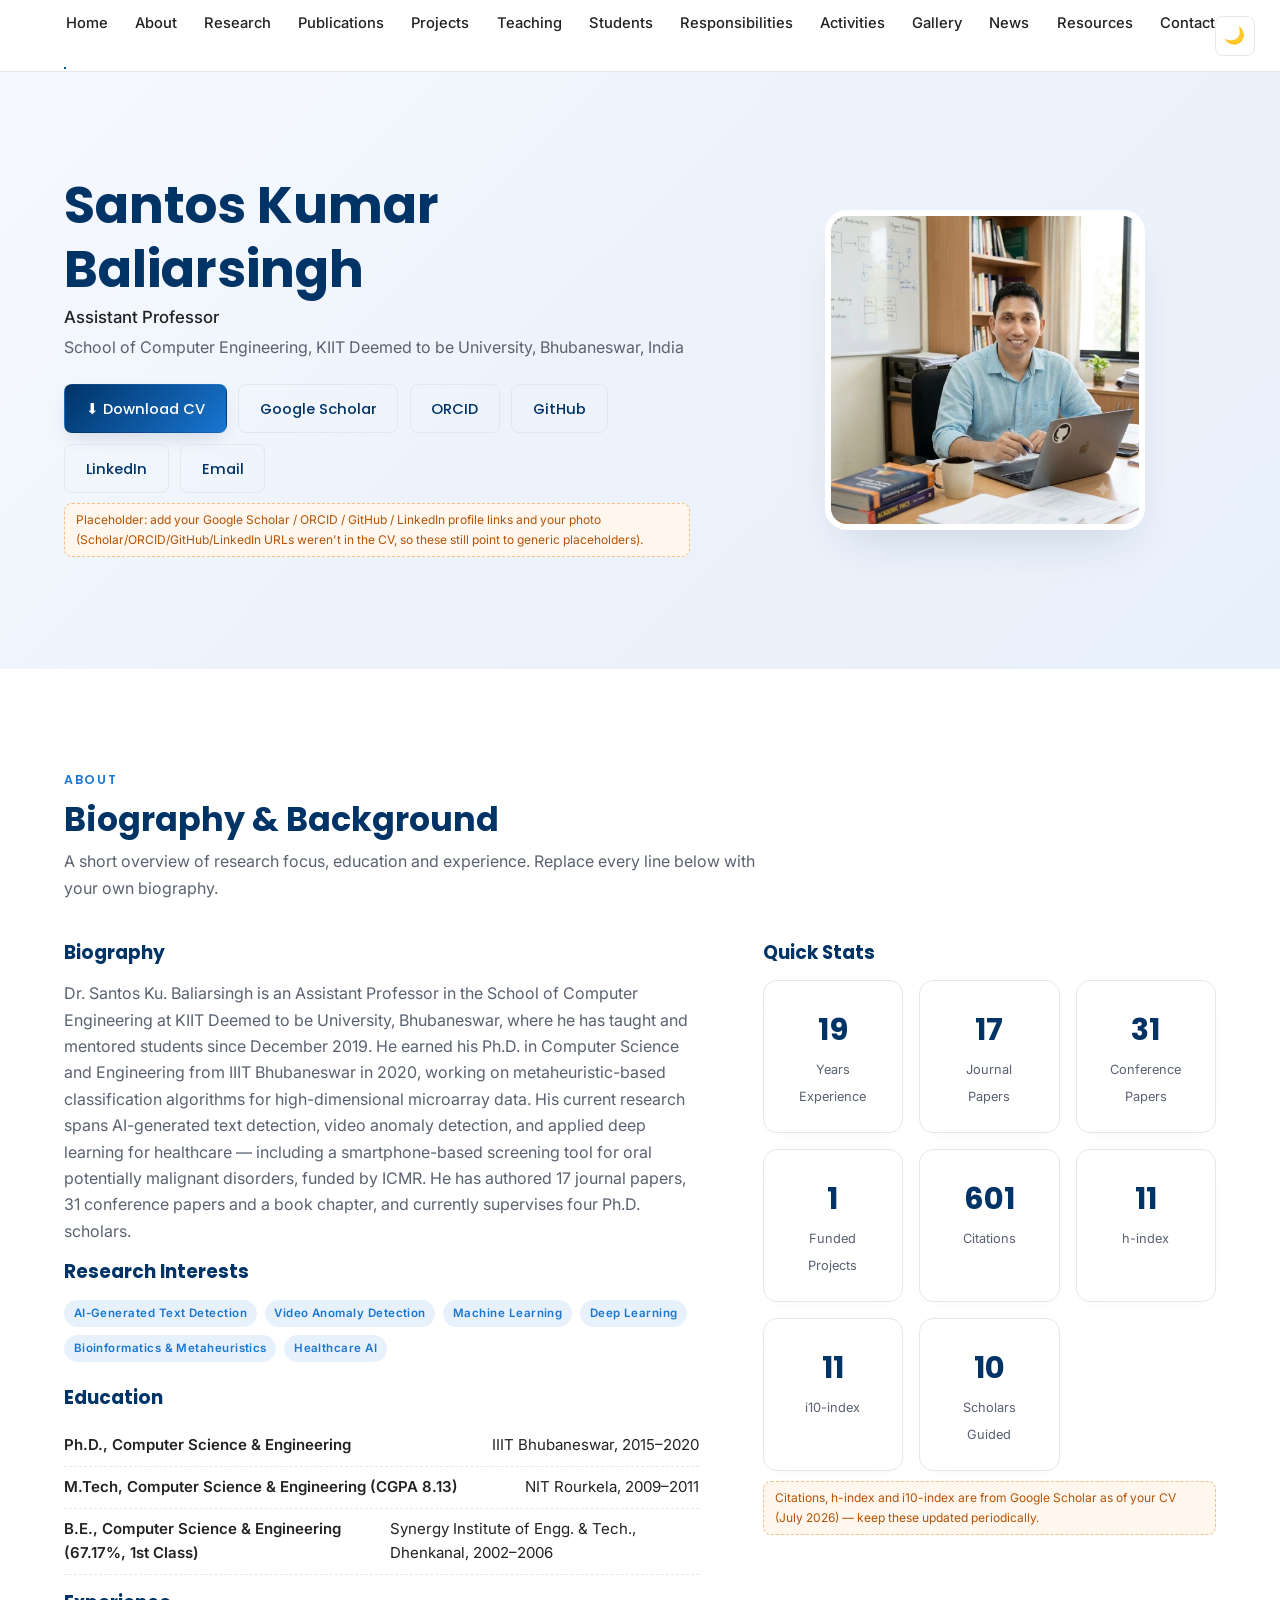
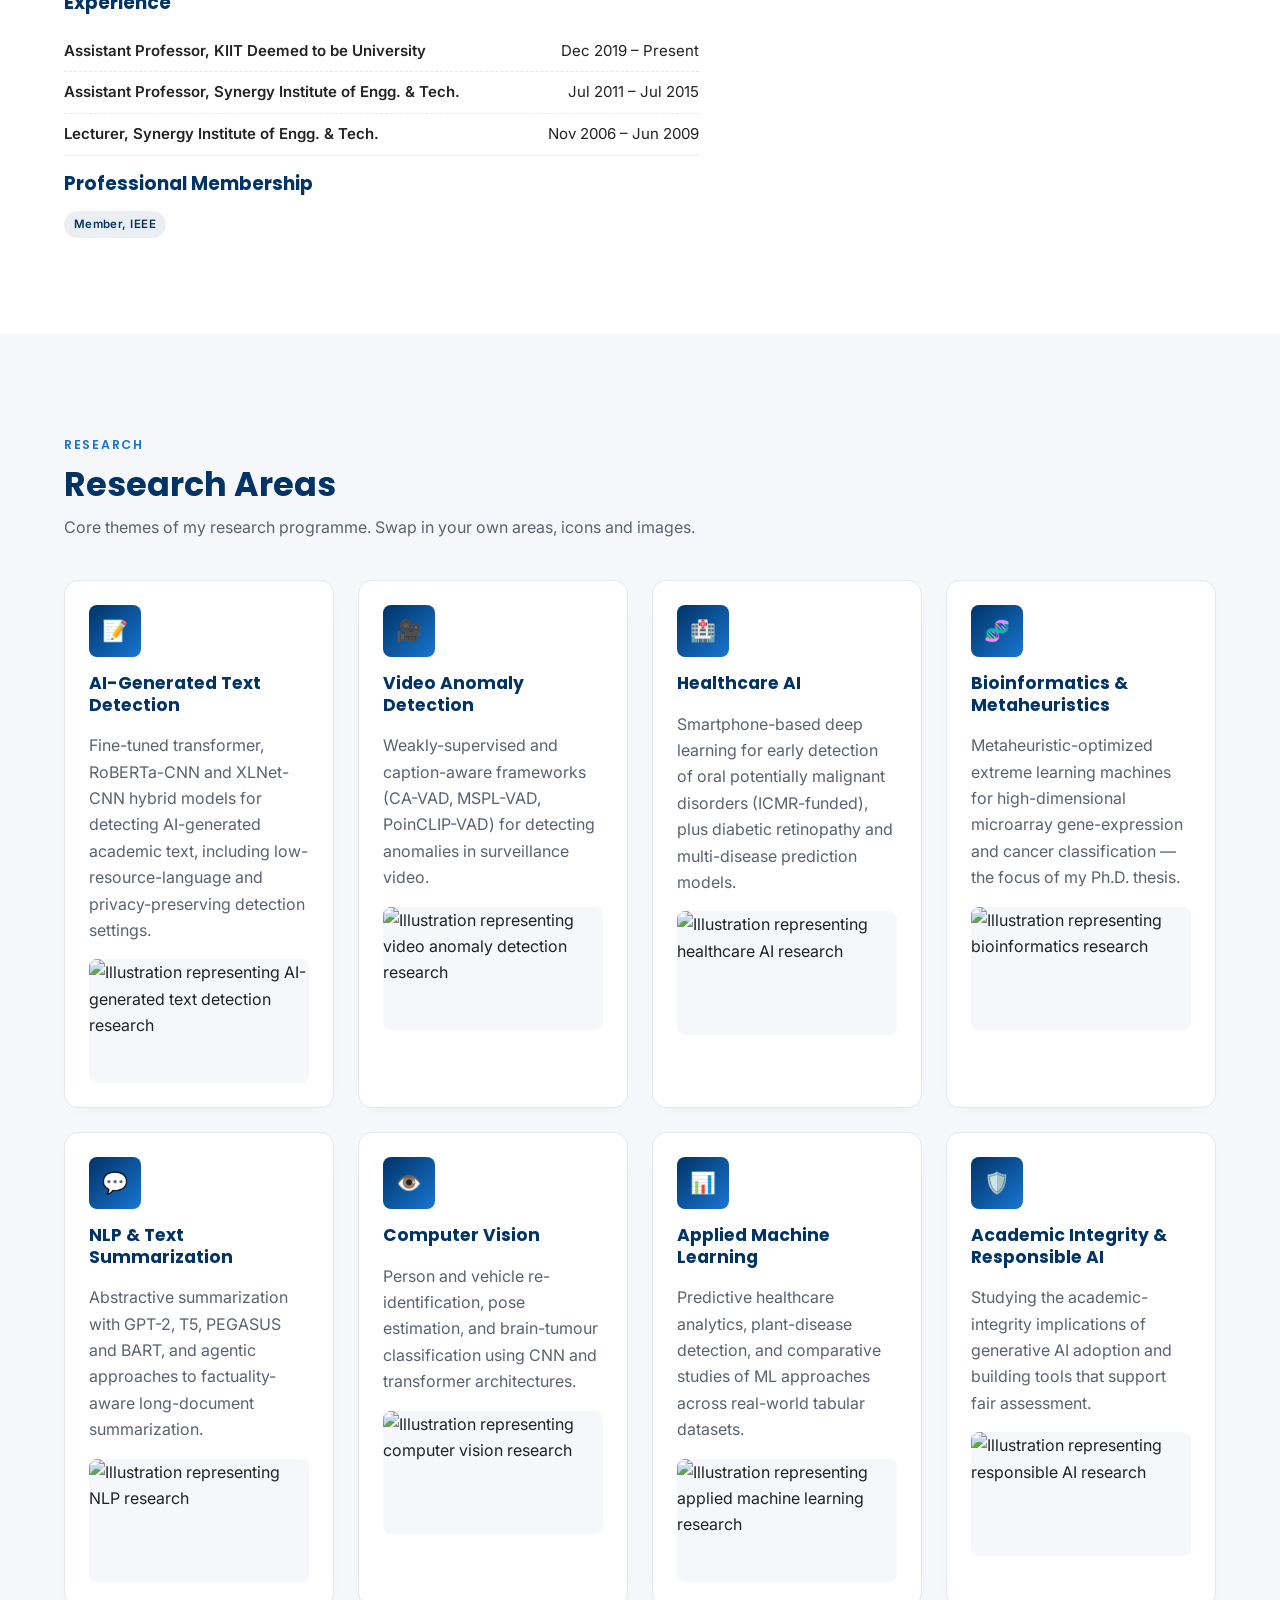
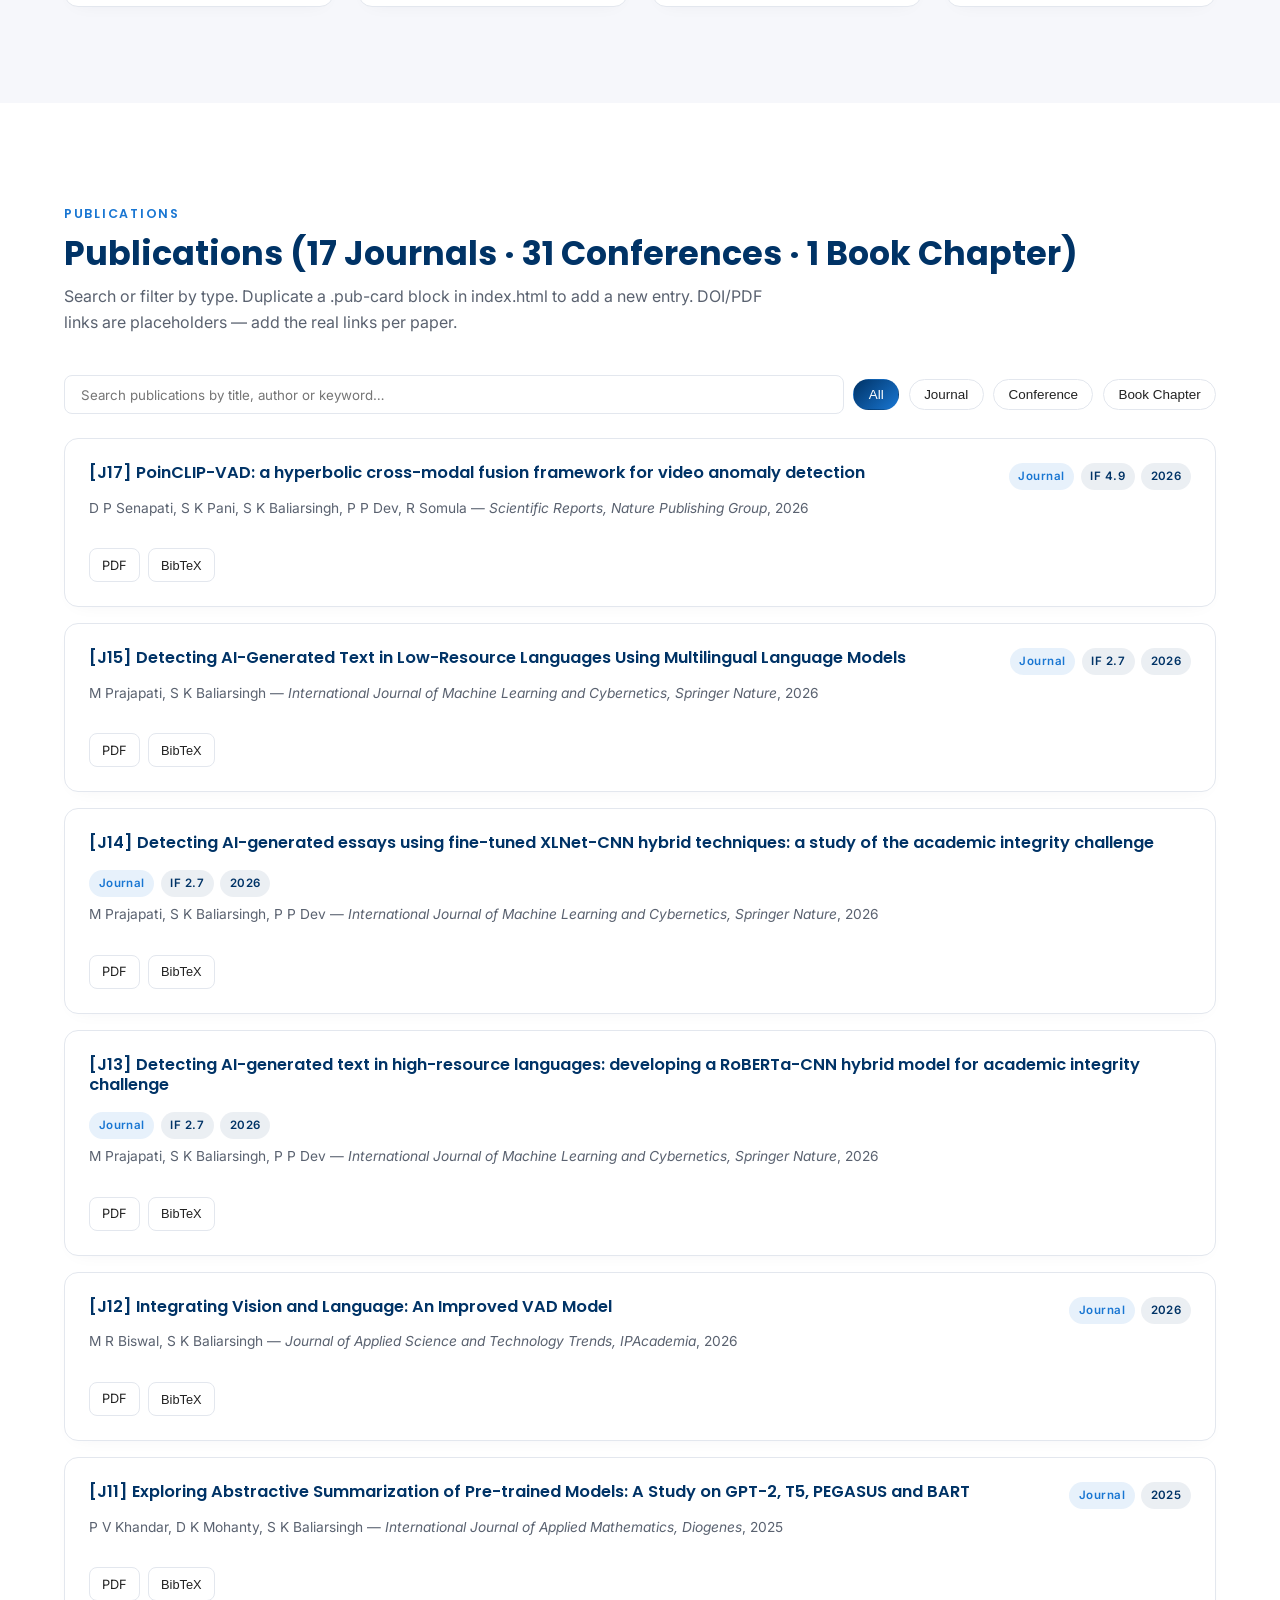
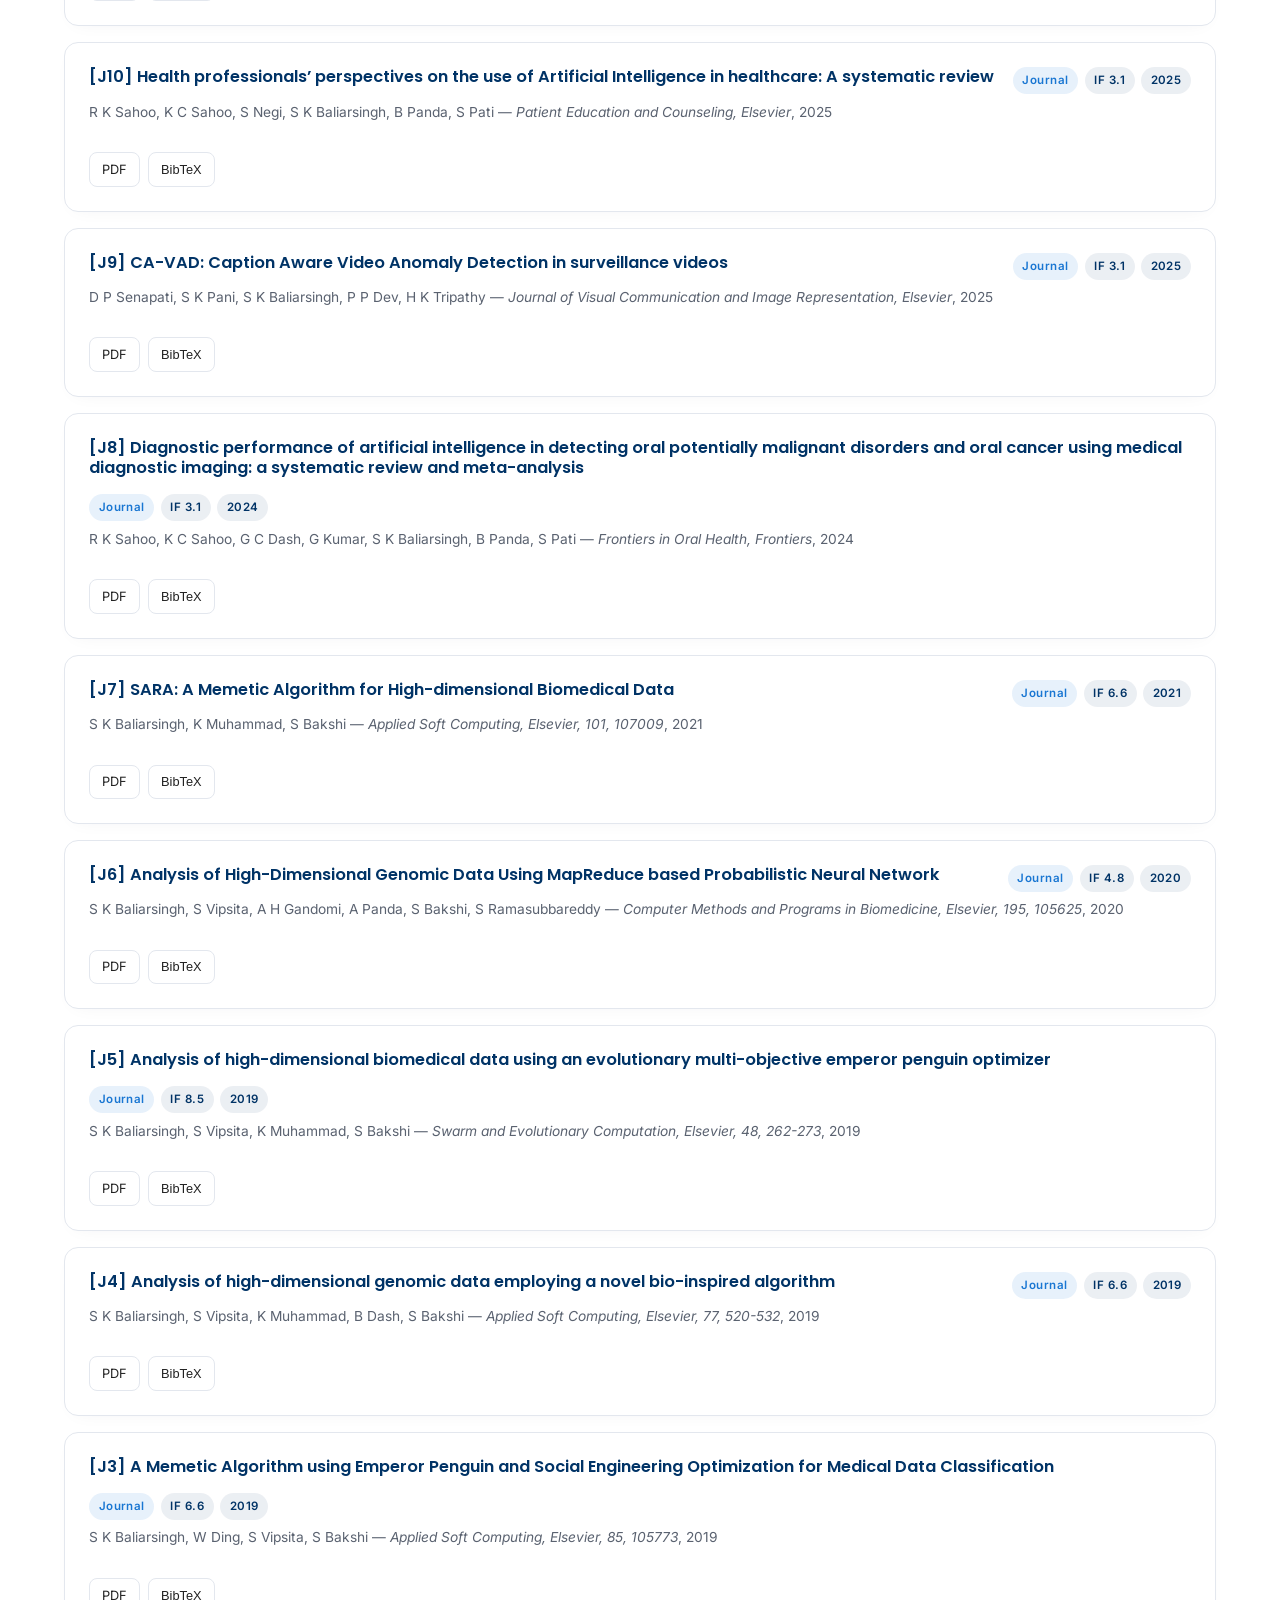
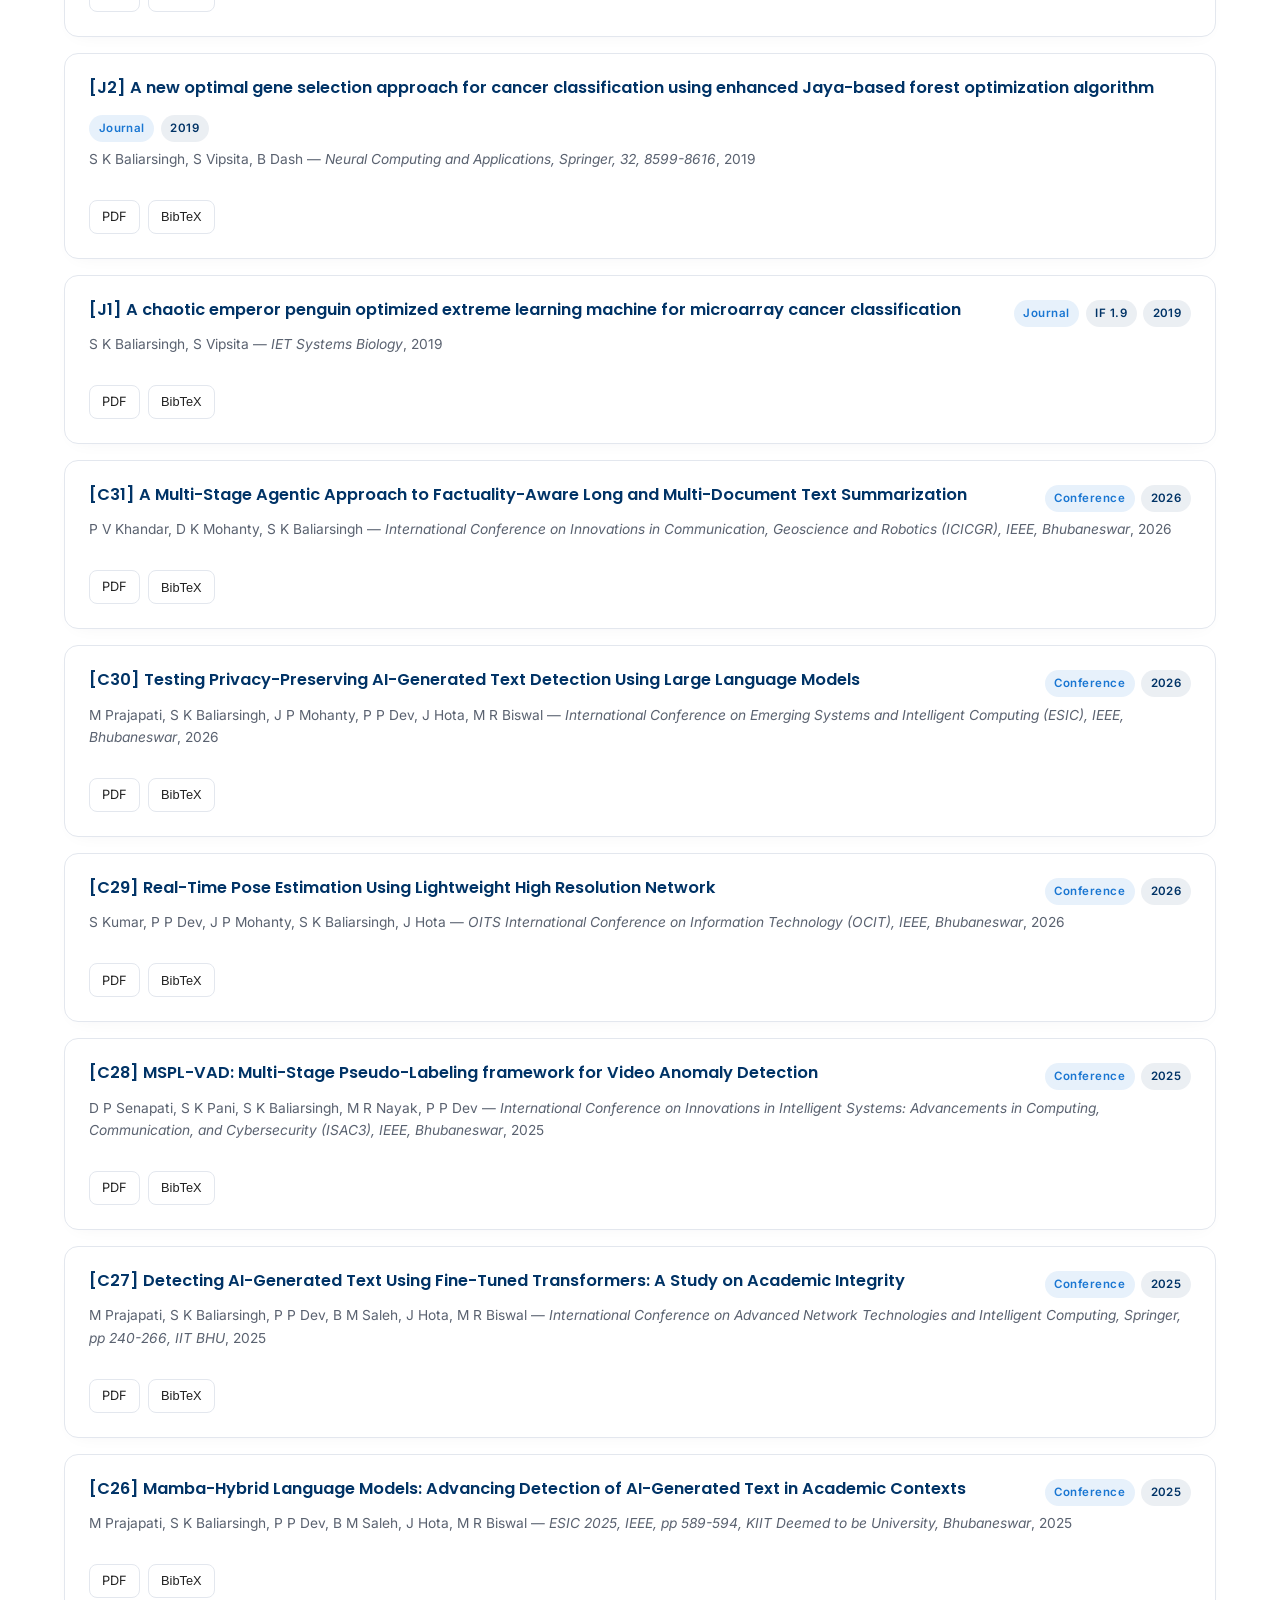
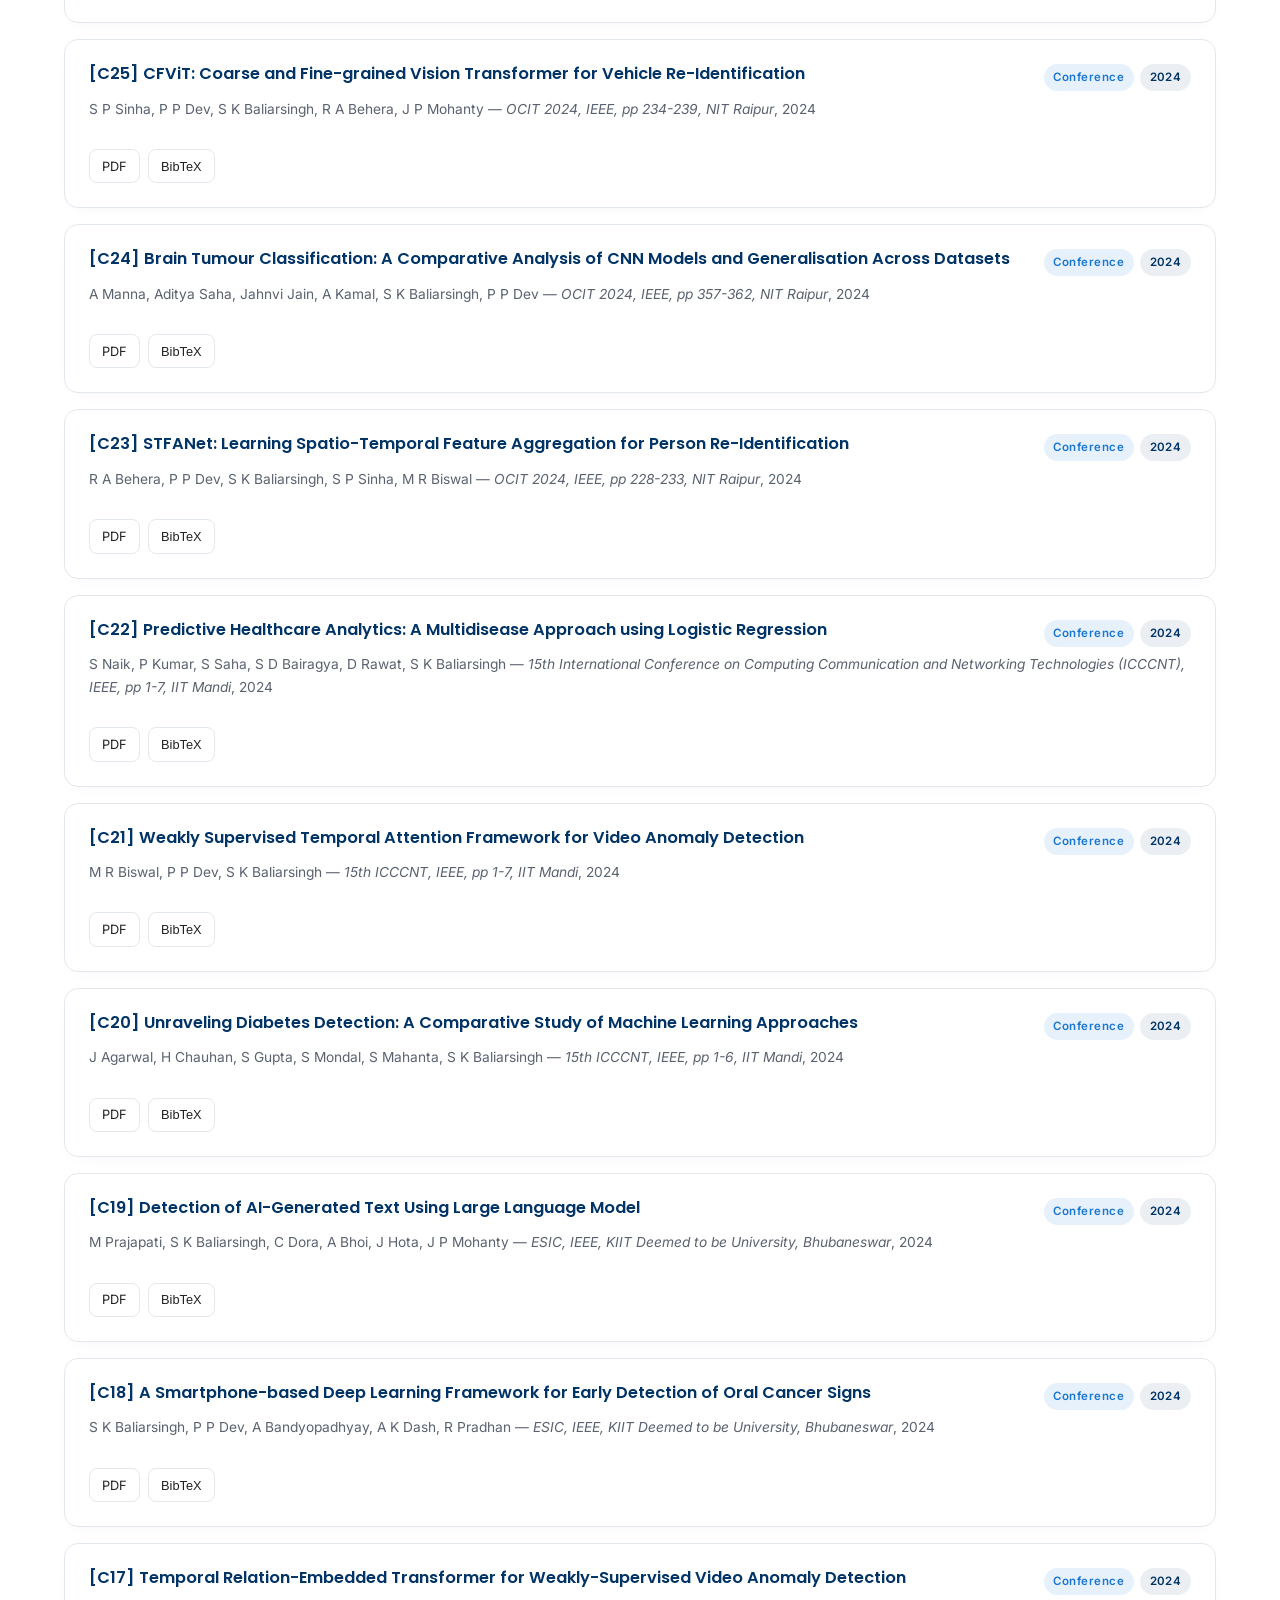
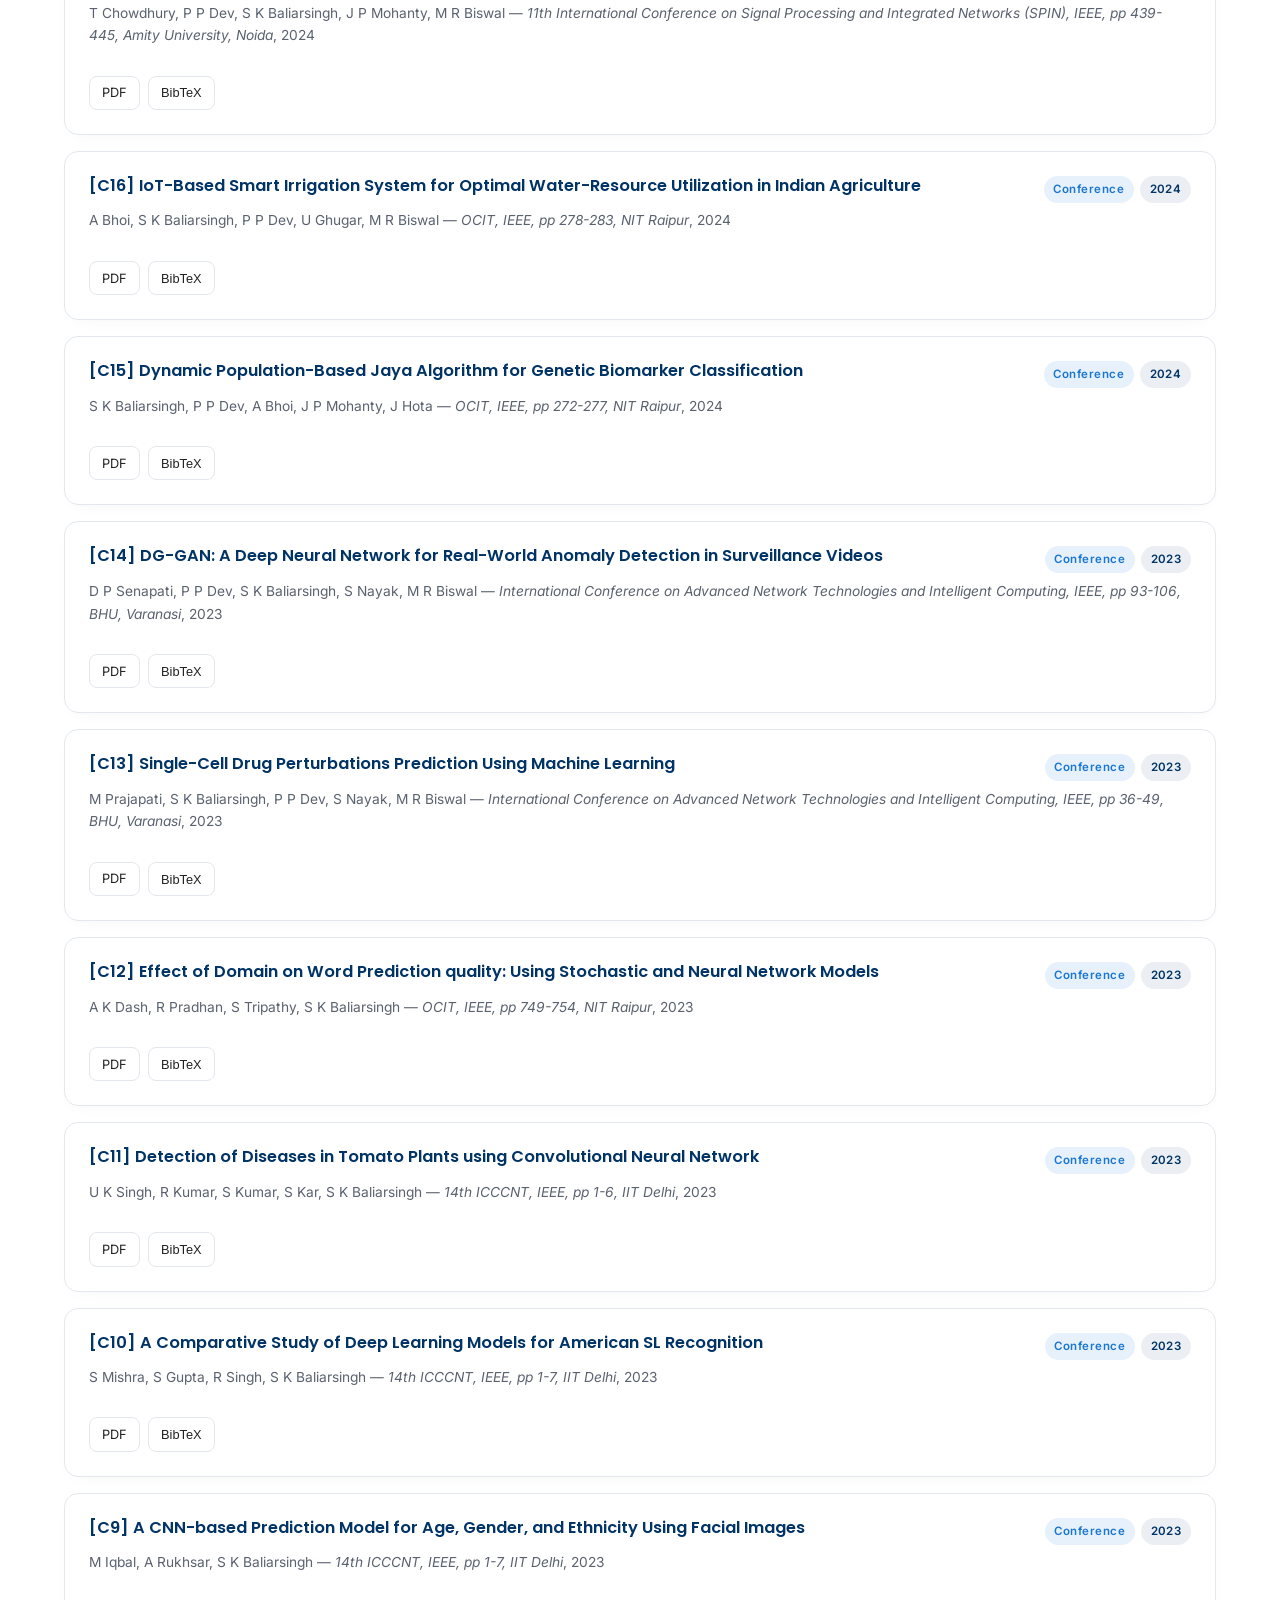
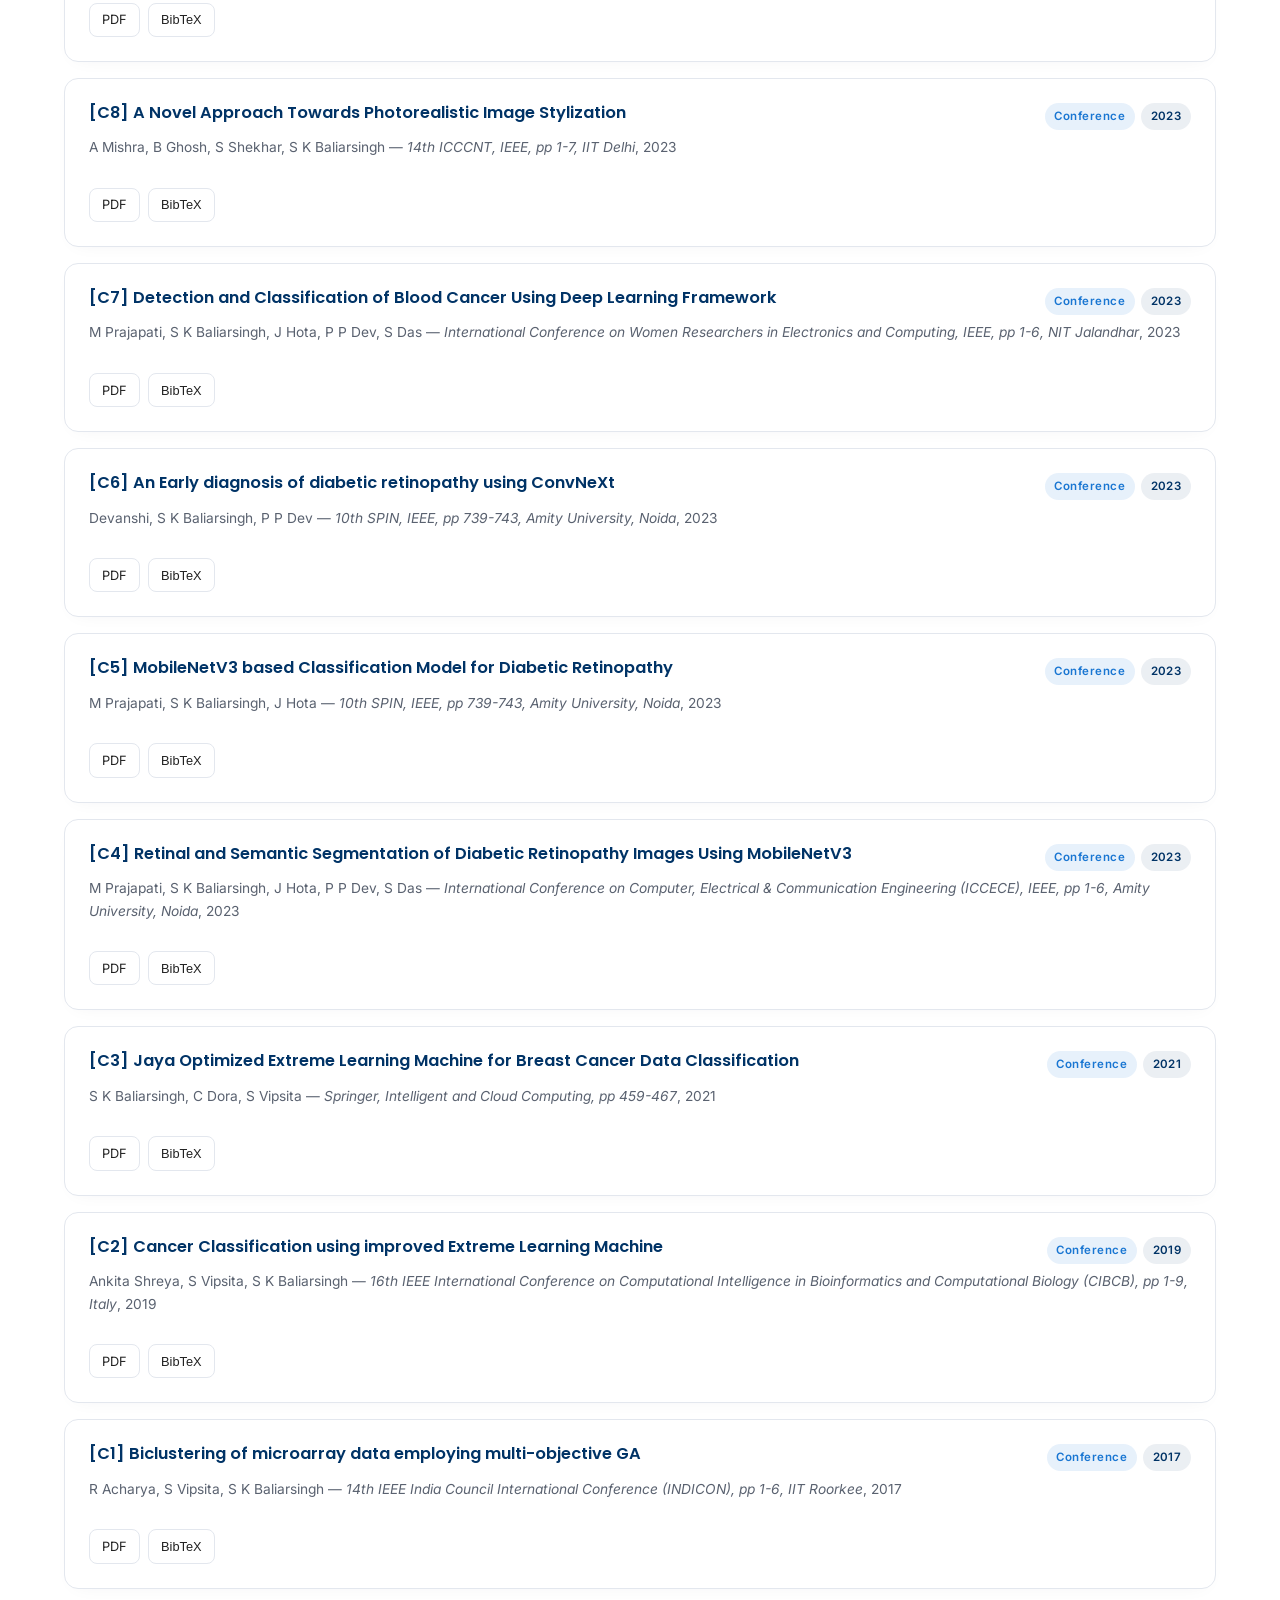
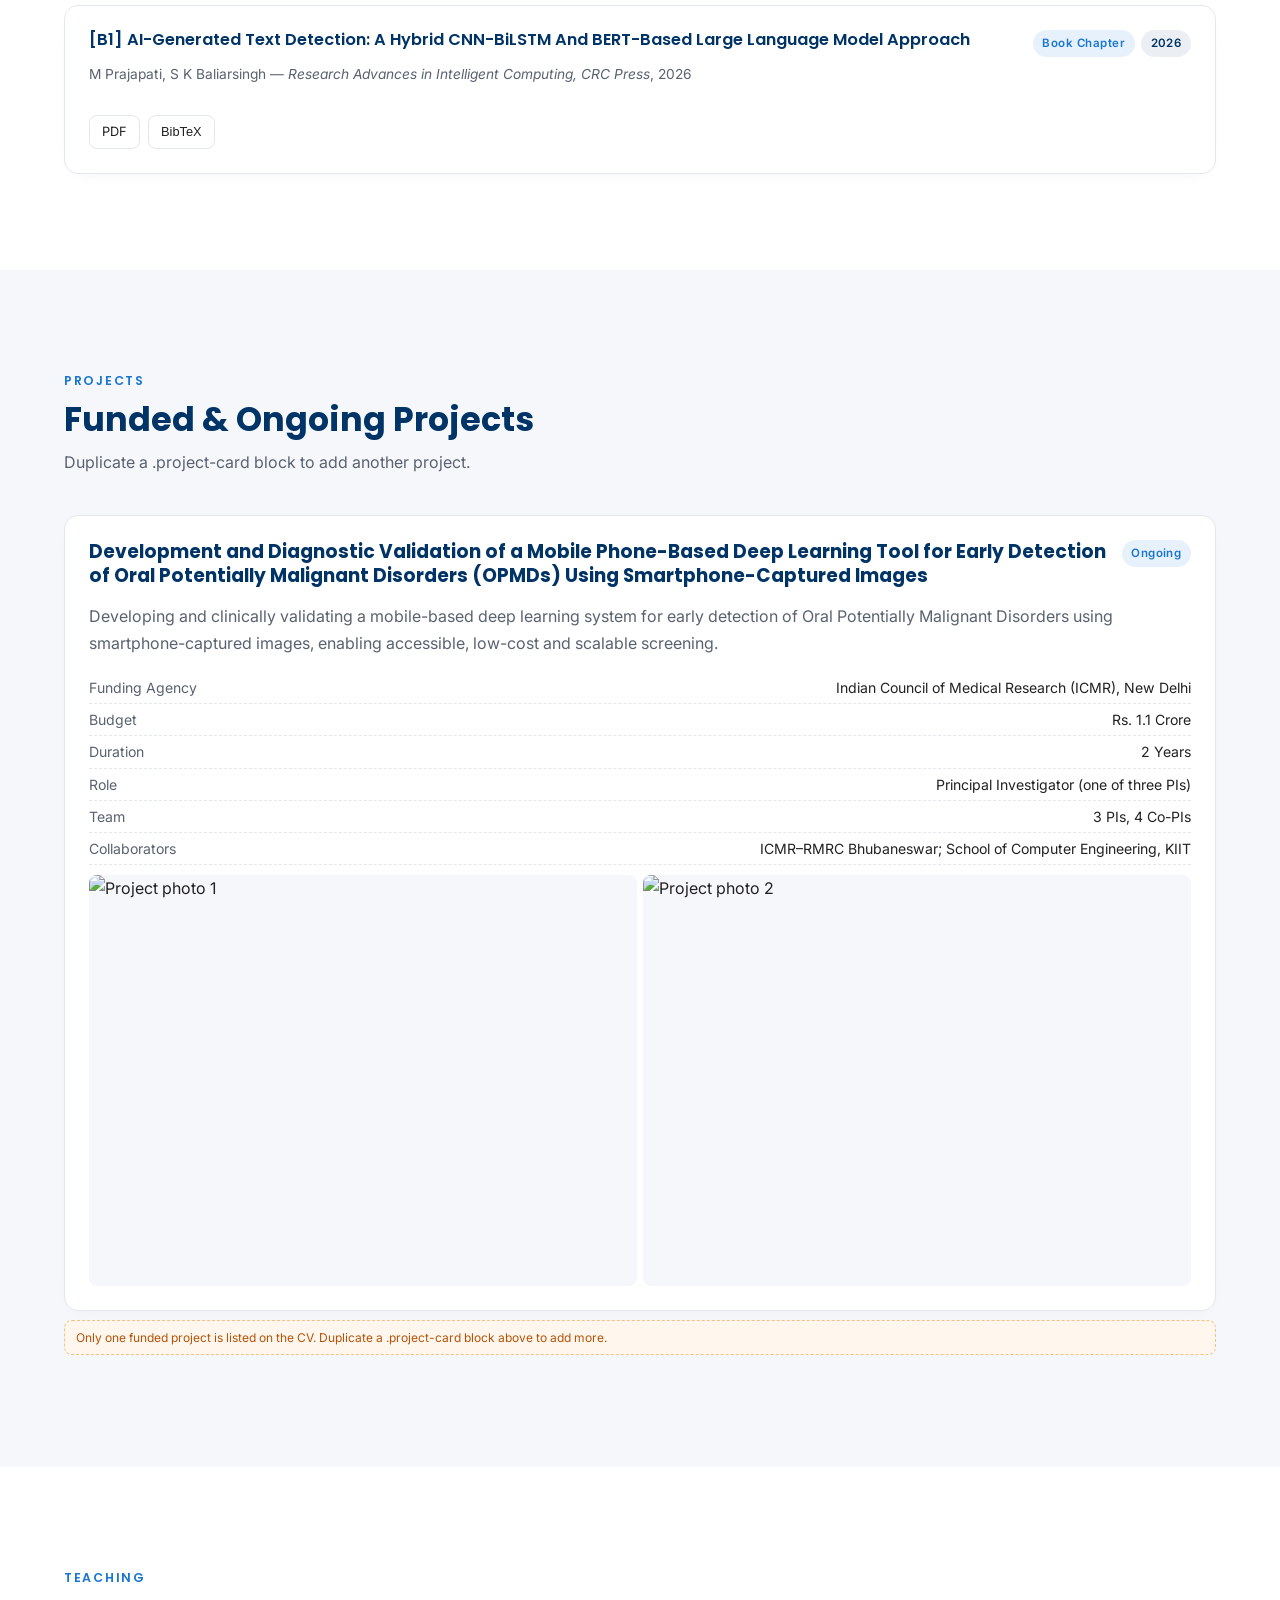
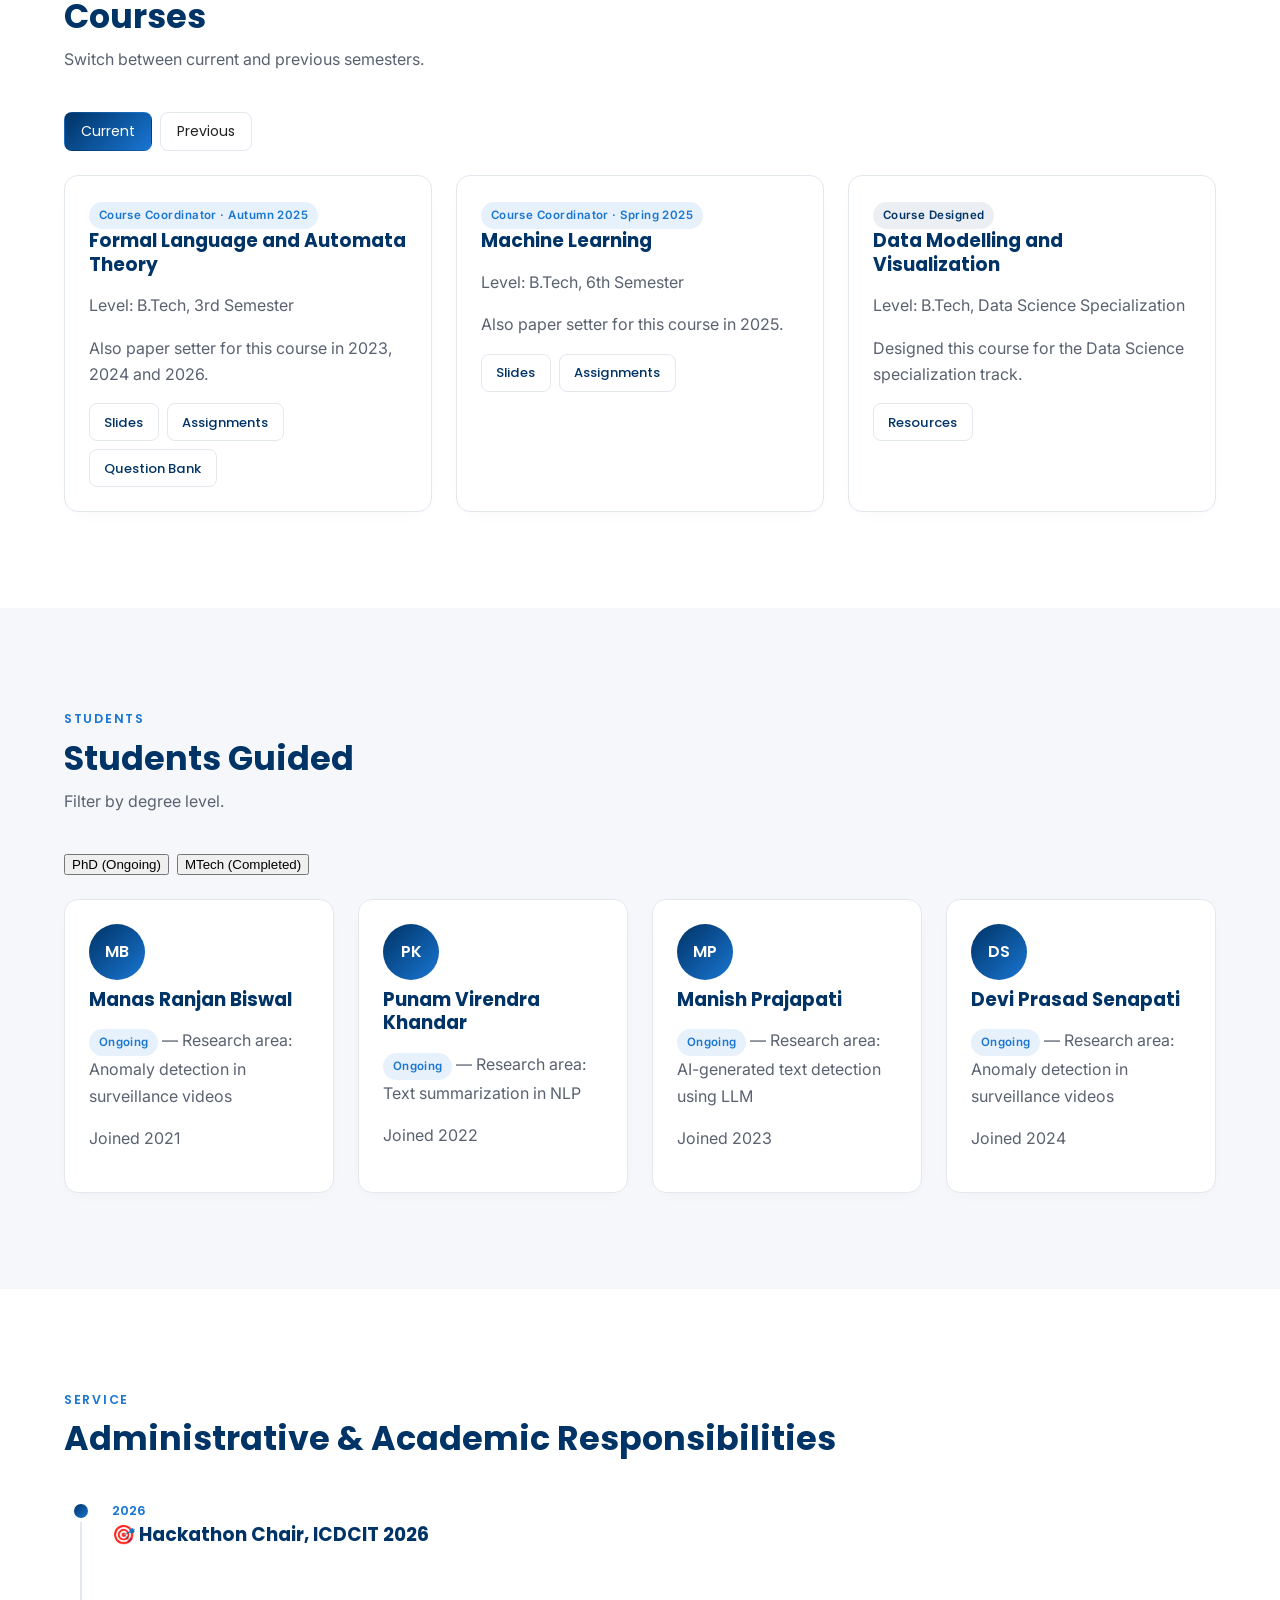
==== index.html @ 71c06c25 "Update index.html" ====
<!DOCTYPE html>
<html lang="en">
<head>
<meta charset="UTF-8" />
<meta name="viewport" content="width=device-width, initial-scale=1.0" />
<title>Santos Kumar Baliarsingh | Assistant Professor, School of Computer Engineering, KIIT Deemed to be University</title>
<meta name="description" content="Faculty homepage of Santos Kumar Baliarsingh — Assistant Professor at KIIT Deemed to be University, researching AI-generated text detection, video anomaly detection, machine learning and healthcare AI." />
<meta name="keywords" content="AI-generated text detection, video anomaly detection, machine learning, deep learning, bioinformatics, healthcare AI, KIIT, faculty, research" />
<meta name="author" content="Santos Kumar Baliarsingh" />
<link rel="canonical" href="https://your-username.github.io/faculty-website/" />

<!-- ================= Open Graph / Twitter Card (edit URLs before deploying) ================= -->
<meta property="og:type" content="website" />
<meta property="og:title" content="Santos Kumar Baliarsingh | Assistant Professo, School of Computer Engineering, KIIT Deemed to be University" />
<meta property="og:description" content="Research homepage: AI-generated text detection, video anomaly detection, machine learning and healthcare AI." />
<meta property="og:image" content="images/og-cover.jpg" />
<meta property="og:url" content="https://your-username.github.io/faculty-website/" />
<meta name="twitter:card" content="summary_large_image" />
<meta name="twitter:title" content="Santos Kumar Baliarsingh | Assistant Professo, School of Computer Engineering, KIIT Deemed to be University" />
<meta name="twitter:description" content="Research homepage: AI-generated text detection, video anomaly detection, machine learning and healthcare AI." />
<meta name="twitter:image" content="images/og-cover.jpg" />

<!-- ================= Favicon ================= -->
<link rel="icon" href="favicon.ico" />

<!-- ================= Fonts ================= -->
<link rel="preconnect" href="https://fonts.googleapis.com">
<link rel="preconnect" href="https://fonts.gstatic.com" crossorigin>
<link href="https://fonts.googleapis.com/css2?family=Poppins:wght@500;600;700&family=Inter:wght@400;500;600&display=swap" rel="stylesheet">

<!-- ================= Stylesheet ================= -->
<style>
/* ==========================================================================
   FACULTY WEBSITE STYLESHEET
   Organized by section. Uses CSS custom properties (variables) defined in
   :root and [data-theme="dark"] for light/dark mode support.
   ========================================================================== */

/* --------------------------------------------------------------------------
   1. CSS VARIABLES / THEME
   -------------------------------------------------------------------------- */
:root {
  /* Brand colors */
  --color-primary: #003366;
  --color-secondary: #0056b3;
  --color-accent: #1976d2;
  --color-bg: #ffffff;
  --color-bg-alt: #f6f7fb;
  --color-text: #222222;
  --color-text-muted: #5a6270;
  --color-border: #e3e7ee;
  --color-card-bg: #ffffff;
  --color-shadow: rgba(15, 35, 65, 0.08);
  --color-shadow-strong: rgba(15, 35, 65, 0.16);

  /* Gradients */
  --gradient-hero: linear-gradient(135deg, #f6f9ff 0%, #eef3fb 45%, #e8f0fb 100%);
  --gradient-accent: linear-gradient(135deg, var(--color-primary), var(--color-accent));

  /* Typography */
  --font-heading: 'Poppins', sans-serif;
  --font-body: 'Inter', sans-serif;

  /* Spacing scale */
  --space-xs: 0.5rem;
  --space-sm: 1rem;
  --space-md: 1.5rem;
  --space-lg: 2.5rem;
  --space-xl: 4rem;
  --space-2xl: 6rem;

  /* Layout */
  --max-width: 1200px;
  --radius-sm: 8px;
  --radius-md: 14px;
  --radius-lg: 22px;
  --nav-height: 72px;

  /* Motion */
  --transition-fast: 0.18s ease;
  --transition-base: 0.3s ease;
}

[data-theme="dark"] {
  --color-bg: #0f1720;
  --color-bg-alt: #161f2c;
  --color-text: #e7ecf3;
  --color-text-muted: #a3adbb;
  --color-border: #263140;
  --color-card-bg: #182230;
  --color-shadow: rgba(0, 0, 0, 0.35);
  --color-shadow-strong: rgba(0, 0, 0, 0.55);
  --gradient-hero: linear-gradient(135deg, #101a26 0%, #0f1720 50%, #121b28 100%);
}

/* --------------------------------------------------------------------------
   2. RESET & BASE
   -------------------------------------------------------------------------- */
*, *::before, *::after { box-sizing: border-box; }

html {
  scroll-behavior: smooth;
  scroll-padding-top: var(--nav-height);
}

@media (prefers-reduced-motion: reduce) {
  html { scroll-behavior: auto; }
  *, *::before, *::after {
    animation-duration: 0.001ms !important;
    animation-iteration-count: 1 !important;
    transition-duration: 0.001ms !important;
    scroll-behavior: auto !important;
  }
}

body {
  margin: 0;
  font-family: var(--font-body);
  color: var(--color-text);
  background: var(--color-bg);
  line-height: 1.65;
  -webkit-font-smoothing: antialiased;
  transition: background var(--transition-base), color var(--transition-base);
}

h1, h2, h3, h4, h5 {
  font-family: var(--font-heading);
  color: var(--color-primary);
  line-height: 1.25;
  margin: 0 0 var(--space-sm);
}

[data-theme="dark"] h1, [data-theme="dark"] h2, [data-theme="dark"] h3,
[data-theme="dark"] h4, [data-theme="dark"] h5 { color: #e7ecf3; }

p { margin: 0 0 var(--space-sm); color: var(--color-text-muted); }

a { color: var(--color-accent); text-decoration: none; }
a:hover { text-decoration: underline; }

img { max-width: 100%; display: block; }

ul { padding-left: 1.2rem; }

/* Visible keyboard focus everywhere */
a:focus-visible, button:focus-visible, input:focus-visible,
textarea:focus-visible, select:focus-visible {
  outline: 3px solid var(--color-accent);
  outline-offset: 2px;
}

/* Skip link for accessibility */
.skip-link {
  position: absolute;
  left: -999px;
  top: auto;
  background: var(--color-primary);
  color: #fff;
  padding: 0.75rem 1.25rem;
  z-index: 2000;
  border-radius: var(--radius-sm);
}
.skip-link:focus {
  left: var(--space-sm);
  top: var(--space-sm);
}

.container {
  max-width: var(--max-width);
  margin: 0 auto;
  padding: 0 var(--space-md);
}

section { padding: var(--space-2xl) 0; }
.section-alt { background: var(--color-bg-alt); }

.section-eyebrow {
  display: inline-block;
  font-family: var(--font-heading);
  font-size: 0.78rem;
  font-weight: 600;
  letter-spacing: 0.14em;
  text-transform: uppercase;
  color: var(--color-accent);
  margin-bottom: var(--space-xs);
}

.section-title {
  font-size: clamp(1.6rem, 2.6vw, 2.2rem);
  margin-bottom: var(--space-xs);
}

.section-subtitle {
  max-width: 700px;
  margin-bottom: var(--space-lg);
}

.section-header { margin-bottom: var(--space-lg); }

/* Buttons */
.btn {
  display: inline-flex;
  align-items: center;
  gap: 0.5rem;
  font-family: var(--font-heading);
  font-weight: 500;
  font-size: 0.92rem;
  padding: 0.7rem 1.3rem;
  border-radius: var(--radius-sm);
  border: 1px solid transparent;
  cursor: pointer;
  transition: transform var(--transition-fast), box-shadow var(--transition-fast), background var(--transition-fast);
  white-space: nowrap;
}
.btn:hover { transform: translateY(-2px); text-decoration: none; }
.btn-primary {
  background: var(--gradient-accent);
  color: #fff;
  box-shadow: 0 8px 20px -6px var(--color-shadow-strong);
}
.btn-primary:hover { box-shadow: 0 12px 26px -6px var(--color-shadow-strong); }
.btn-outline {
  background: transparent;
  color: var(--color-primary);
  border-color: var(--color-border);
}
[data-theme="dark"] .btn-outline { color: #e7ecf3; }
.btn-outline:hover { border-color: var(--color-accent); color: var(--color-accent); }
.btn-sm { padding: 0.45rem 0.9rem; font-size: 0.82rem; }

/* Cards (shared) */
.card {
  background: var(--color-card-bg);
  border: 1px solid var(--color-border);
  border-radius: var(--radius-md);
  box-shadow: 0 6px 20px -12px var(--color-shadow);
  transition: transform var(--transition-base), box-shadow var(--transition-base);
}
.card:hover {
  transform: translateY(-4px);
  box-shadow: 0 16px 32px -14px var(--color-shadow-strong);
}

.badge {
  display: inline-block;
  font-size: 0.72rem;
  font-weight: 600;
  letter-spacing: 0.04em;
  padding: 0.25rem 0.6rem;
  border-radius: 100px;
  background: rgba(25, 118, 210, 0.1);
  color: var(--color-accent);
}
.badge-alt { background: rgba(0, 51, 102, 0.08); color: var(--color-primary); }
[data-theme="dark"] .badge-alt { color: #9fc3ef; }

.placeholder-note {
  font-size: 0.75rem;
  color: #b45309;
  background: #fff7ed;
  border: 1px dashed #f2c185;
  border-radius: var(--radius-sm);
  padding: 0.4rem 0.7rem;
  margin-top: 0.6rem;
}
[data-theme="dark"] .placeholder-note {
  background: #2a2013; color: #f2c185; border-color: #4a3820;
}

/* --------------------------------------------------------------------------
   3. NAVIGATION
   -------------------------------------------------------------------------- */
.navbar {
  position: sticky;
  top: 0;
  z-index: 1000;
  height: var(--nav-height);
  display: flex;
  align-items: center;
  background: color-mix(in srgb, var(--color-bg) 88%, transparent);
  backdrop-filter: blur(10px);
  border-bottom: 1px solid var(--color-border);
}

.nav-inner {
  width: 100%;
  max-width: var(--max-width);
  margin: 0 auto;
  padding: 0 var(--space-md);
  display: flex;
  align-items: center;
  justify-content: space-between;
}

.nav-brand {
  font-family: var(--font-heading);
  font-weight: 600;
  font-size: 1.05rem;
  color: var(--color-primary);
  letter-spacing: 0.01em;
}
[data-theme="dark"] .nav-brand { color: #e7ecf3; }

.nav-links {
  display: flex;
  gap: 1.6rem;
  list-style: none;
  margin: 0;
  padding: 0;
}

.nav-links a {
  color: var(--color-text);
  font-size: 0.92rem;
  font-weight: 500;
  position: relative;
  padding: 0.4rem 0.1rem;
}
.nav-links a::after {
  content: "";
  position: absolute;
  left: 0; bottom: -4px;
  width: 0; height: 2px;
  background: var(--gradient-accent);
  transition: width var(--transition-fast);
}
.nav-links a:hover::after, .nav-links a.active::after { width: 100%; }
.nav-links a:hover { text-decoration: none; color: var(--color-accent); }

.nav-controls { display: flex; align-items: center; gap: 0.75rem; }

.theme-toggle, .nav-toggle {
  background: none;
  border: 1px solid var(--color-border);
  border-radius: var(--radius-sm);
  width: 40px; height: 40px;
  display: flex; align-items: center; justify-content: center;
  cursor: pointer;
  color: var(--color-text);
  font-size: 1.05rem;
}
.theme-toggle:hover, .nav-toggle:hover { border-color: var(--color-accent); }

.nav-toggle { display: none; }

@media (max-width: 900px) {
  .nav-links {
    position: fixed;
    top: var(--nav-height);
    left: 0; right: 0;
    flex-direction: column;
    background: var(--color-bg);
    border-bottom: 1px solid var(--color-border);
    padding: var(--space-md);
    gap: 1rem;
    max-height: 0;
    overflow: hidden;
    transition: max-height var(--transition-base);
  }
  .nav-links.open { max-height: 80vh; overflow-y: auto; }
  .nav-toggle { display: flex; }
}

/* --------------------------------------------------------------------------
   4. HERO
   -------------------------------------------------------------------------- */
.hero {
  background: var(--gradient-hero);
  padding: var(--space-2xl) 0;
  overflow: hidden;
}

.hero-inner {
  display: grid;
  grid-template-columns: 1.15fr 0.85fr;
  gap: var(--space-xl);
  align-items: center;
}

.hero-eyebrow {
  font-family: var(--font-heading);
  font-size: 0.82rem;
  font-weight: 600;
  letter-spacing: 0.12em;
  text-transform: uppercase;
  color: var(--color-accent);
}

.hero-name {
  font-size: clamp(2.1rem, 4.4vw, 3.2rem);
  margin: 0.3rem 0 0.2rem;
}

.hero-role {
  font-size: 1.05rem;
  color: var(--color-text);
  font-weight: 500;
  margin-bottom: 0.15rem;
}

.hero-dept {
  color: var(--color-text-muted);
  margin-bottom: var(--space-sm);
}

.hero-typing {
  font-family: var(--font-heading);
  font-weight: 600;
  font-size: 1.15rem;
  color: var(--color-primary);
  min-height: 1.6em;
  margin-bottom: var(--space-sm);
}
[data-theme="dark"] .hero-typing { color: #9fc3ef; }
.hero-typing .cursor { display: inline-block; width: 2px; background: var(--color-accent); margin-left: 2px; animation: blink 0.9s steps(1) infinite; }
@keyframes blink { 50% { opacity: 0; } }

.hero-summary { max-width: 560px; font-size: 1.02rem; }

.hero-actions {
  display: flex;
  flex-wrap: wrap;
  gap: 0.7rem;
  margin-top: var(--space-md);
}

.hero-photo-wrap {
  position: relative;
  justify-self: center;
}
.hero-photo {
  width: 320px;
  height: 320px;
  border-radius: var(--radius-lg);
  object-fit: cover;
  box-shadow: 0 24px 50px -20px var(--color-shadow-strong);
  border: 6px solid var(--color-bg);
}
.hero-photo-ring {
  position: absolute;
  inset: -14px;
  border-radius: calc(var(--radius-lg) + 10px);
  border: 2px dashed var(--color-accent);
  opacity: 0.35;
  z-index: -1;
}

@media (max-width: 860px) {
  .hero-inner { grid-template-columns: 1fr; text-align: center; }
  .hero-summary { margin-left: auto; margin-right: auto; }
  .hero-actions { justify-content: center; }
  .hero-photo { width: 240px; height: 240px; }
}

/* --------------------------------------------------------------------------
   5. ABOUT / STATS
   -------------------------------------------------------------------------- */
.about-grid {
  display: grid;
  grid-template-columns: 1.4fr 1fr;
  gap: var(--space-xl);
}

.about-list {
  list-style: none;
  padding: 0;
  margin: var(--space-sm) 0;
}
.about-list li {
  padding: 0.5rem 0;
  border-bottom: 1px dashed var(--color-border);
  display: flex;
  justify-content: space-between;
  gap: 1rem;
  font-size: 0.94rem;
}
.about-list li span:first-child { color: var(--color-text); font-weight: 600; }

.keyword-list { display: flex; flex-wrap: wrap; gap: 0.5rem; margin-top: var(--space-sm); }

.stats-grid {
  display: grid;
  grid-template-columns: repeat(auto-fit, minmax(130px, 1fr));
  gap: var(--space-sm);
}
.stat-card {
  padding: var(--space-md);
  text-align: center;
}
.stat-number {
  font-family: var(--font-heading);
  font-size: 1.9rem;
  font-weight: 700;
  color: var(--color-primary);
  display: block;
}
[data-theme="dark"] .stat-number { color: #9fc3ef; }
.stat-label { font-size: 0.8rem; color: var(--color-text-muted); }

@media (max-width: 860px) { .about-grid { grid-template-columns: 1fr; } }

/* --------------------------------------------------------------------------
   6. RESEARCH CARDS
   -------------------------------------------------------------------------- */
.research-grid {
  display: grid;
  grid-template-columns: repeat(auto-fit, minmax(260px, 1fr));
  gap: var(--space-md);
}
.research-card { padding: var(--space-md); }
.research-icon {
  width: 52px; height: 52px;
  border-radius: var(--radius-sm);
  background: var(--gradient-accent);
  color: #fff;
  display: flex; align-items: center; justify-content: center;
  font-size: 1.3rem;
  margin-bottom: var(--space-sm);
}
.research-card h3 { font-size: 1.08rem; }
.research-card img {
  border-radius: var(--radius-sm);
  margin-top: var(--space-sm);
  width: 100%;
  aspect-ratio: 16/9;
  object-fit: cover;
  background: var(--color-bg-alt);
}

/* --------------------------------------------------------------------------
   7. PUBLICATIONS
   -------------------------------------------------------------------------- */
.pub-controls {
  display: flex;
  flex-wrap: wrap;
  gap: 0.6rem;
  margin-bottom: var(--space-md);
  align-items: center;
}
.pub-search {
  flex: 1 1 240px;
  padding: 0.65rem 1rem;
  border-radius: var(--radius-sm);
  border: 1px solid var(--color-border);
  background: var(--color-card-bg);
  color: var(--color-text);
  font-family: var(--font-body);
}
.filter-chip {
  padding: 0.45rem 0.9rem;
  border-radius: 100px;
  border: 1px solid var(--color-border);
  background: var(--color-card-bg);
  color: var(--color-text);
  font-size: 0.84rem;
  cursor: pointer;
  transition: all var(--transition-fast);
}
.filter-chip.active, .filter-chip:hover {
  background: var(--gradient-accent);
  color: #fff;
  border-color: transparent;
}

.pub-list { display: flex; flex-direction: column; gap: var(--space-sm); }
.pub-card {
  padding: var(--space-md);
  display: flex;
  flex-direction: column;
  gap: 0.4rem;
}
.pub-top { display: flex; justify-content: space-between; gap: 1rem; flex-wrap: wrap; }
.pub-title { font-size: 1.02rem; color: var(--color-primary); font-weight: 600; margin: 0; }
[data-theme="dark"] .pub-title { color: #e7ecf3; }
.pub-meta { font-size: 0.86rem; color: var(--color-text-muted); }
.pub-badges { display: flex; gap: 0.4rem; flex-wrap: wrap; }
.pub-actions { display: flex; gap: 0.5rem; flex-wrap: wrap; margin-top: 0.4rem; }
.pub-actions a, .pub-actions button {
  font-size: 0.8rem;
  padding: 0.35rem 0.75rem;
  border-radius: var(--radius-sm);
  border: 1px solid var(--color-border);
  background: transparent;
  color: var(--color-text);
  cursor: pointer;
}
.pub-actions a:hover, .pub-actions button:hover { border-color: var(--color-accent); color: var(--color-accent); text-decoration: none; }
.pub-empty { text-align: center; padding: var(--space-lg); color: var(--color-text-muted); }

/* --------------------------------------------------------------------------
   8. PROJECTS
   -------------------------------------------------------------------------- */
.project-grid {
  display: grid;
  grid-template-columns: repeat(auto-fit, minmax(300px, 1fr));
  gap: var(--space-md);
}
.project-card { padding: var(--space-md); }
.project-status {
  float: right;
}
.project-details {
  list-style: none;
  padding: 0;
  margin: var(--space-xs) 0;
  font-size: 0.88rem;
}
.project-details li { display: flex; justify-content: space-between; padding: 0.25rem 0; border-bottom: 1px dashed var(--color-border); }
.project-details li span:first-child { color: var(--color-text-muted); }
.project-gallery { display: flex; gap: 0.4rem; margin-top: 0.6rem; }
.project-gallery img { width: 100%; border-radius: var(--radius-sm); aspect-ratio: 4/3; object-fit: cover; background: var(--color-bg-alt); }

/* --------------------------------------------------------------------------
   9. TEACHING
   -------------------------------------------------------------------------- */
.teaching-grid {
  display: grid;
  grid-template-columns: repeat(auto-fit, minmax(280px, 1fr));
  gap: var(--space-md);
}
.teaching-card { padding: var(--space-md); }
.teaching-links { display: flex; flex-wrap: wrap; gap: 0.5rem; margin-top: 0.6rem; }
.teaching-tabs { display: flex; gap: 0.5rem; margin-bottom: var(--space-md); }
.teaching-tab {
  padding: 0.5rem 1rem; border-radius: var(--radius-sm);
  border: 1px solid var(--color-border); background: transparent; cursor: pointer;
  color: var(--color-text); font-family: var(--font-heading); font-size: 0.88rem;
}
.teaching-tab.active { background: var(--gradient-accent); color: #fff; border-color: transparent; }
.teaching-panel { display: none; }
.teaching-panel.active { display: grid; grid-template-columns: repeat(auto-fit, minmax(280px, 1fr)); gap: var(--space-md); }

/* --------------------------------------------------------------------------
   10. STUDENTS
   -------------------------------------------------------------------------- */
.student-tabs { display: flex; gap: 0.5rem; margin-bottom: var(--space-md); flex-wrap: wrap; }
.student-grid {
  display: none;
  grid-template-columns: repeat(auto-fit, minmax(230px, 1fr));
  gap: var(--space-md);
}
.student-grid.active { display: grid; }
.student-card { padding: var(--space-md); text-align: left; }
.student-avatar {
  width: 56px; height: 56px; border-radius: 50%;
  background: var(--gradient-accent);
  color: #fff; display: flex; align-items: center; justify-content: center;
  font-family: var(--font-heading); font-weight: 600;
  margin-bottom: var(--space-xs);
}

/* --------------------------------------------------------------------------
   11. NEWS TIMELINE / AWARDS TIMELINE
   -------------------------------------------------------------------------- */
.timeline { position: relative; margin-left: 1rem; }
.timeline::before {
  content: "";
  position: absolute; left: 0; top: 0; bottom: 0;
  width: 2px; background: var(--color-border);
}
.timeline-item {
  position: relative;
  padding: 0 0 var(--space-lg) 2rem;
  opacity: 0; transform: translateY(16px);
  transition: opacity 0.6s ease, transform 0.6s ease;
}
.timeline-item.revealed { opacity: 1; transform: translateY(0); }
.timeline-item::before {
  content: "";
  position: absolute; left: -6px; top: 4px;
  width: 14px; height: 14px; border-radius: 50%;
  background: var(--gradient-accent);
  box-shadow: 0 0 0 4px var(--color-bg);
}
.timeline-date {
  font-family: var(--font-heading);
  font-size: 0.8rem;
  color: var(--color-accent);
  font-weight: 600;
  margin-bottom: 0.15rem;
  display: block;
}

/* --------------------------------------------------------------------------
   12. PROFESSIONAL ACTIVITIES
   -------------------------------------------------------------------------- */
.activity-grid {
  display: grid;
  grid-template-columns: repeat(auto-fit, minmax(240px, 1fr));
  gap: var(--space-md);
}
.activity-card { padding: var(--space-md); }
.activity-card ul { margin: 0.4rem 0 0; padding-left: 1.1rem; font-size: 0.9rem; color: var(--color-text-muted); }

/* --------------------------------------------------------------------------
   13. GALLERY
   -------------------------------------------------------------------------- */
.gallery-filters { display: flex; gap: 0.5rem; flex-wrap: wrap; margin-bottom: var(--space-md); }
.gallery-grid {
  columns: 4 220px;
  column-gap: var(--space-sm);
}
.gallery-item {
  break-inside: avoid;
  margin-bottom: var(--space-sm);
  border-radius: var(--radius-sm);
  overflow: hidden;
  cursor: pointer;
  position: relative;
}
.gallery-item img { width: 100%; transition: transform var(--transition-base); background: var(--color-bg-alt); }
.gallery-item:hover img { transform: scale(1.05); }
.gallery-item figcaption {
  position: absolute; left: 0; right: 0; bottom: 0;
  padding: 0.5rem 0.7rem;
  background: linear-gradient(0deg, rgba(0,0,0,0.65), transparent);
  color: #fff; font-size: 0.78rem; margin: 0;
}

.lightbox {
  position: fixed; inset: 0; z-index: 2000;
  background: rgba(5, 10, 20, 0.9);
  display: none; align-items: center; justify-content: center;
  padding: var(--space-md);
}
.lightbox.open { display: flex; }
.lightbox img { max-width: 90vw; max-height: 80vh; border-radius: var(--radius-sm); }
.lightbox-close {
  position: absolute; top: var(--space-md); right: var(--space-md);
  background: none; border: none; color: #fff; font-size: 1.8rem; cursor: pointer;
}
.lightbox-caption { color: #fff; text-align: center; margin-top: 0.6rem; }

/* --------------------------------------------------------------------------
   14. DOWNLOADS / RESOURCES
   -------------------------------------------------------------------------- */
.downloads-grid {
  display: grid;
  grid-template-columns: repeat(auto-fit, minmax(220px, 1fr));
  gap: var(--space-md);
}
.download-card {
  padding: var(--space-md);
  text-align: center;
}
.download-icon { font-size: 1.6rem; margin-bottom: 0.4rem; }

/* --------------------------------------------------------------------------
   15. CONTACT
   -------------------------------------------------------------------------- */
.contact-grid {
  display: grid;
  grid-template-columns: 1fr 1fr;
  gap: var(--space-xl);
}
.contact-info-list { list-style: none; padding: 0; }
.contact-info-list li { display: flex; gap: 0.7rem; margin-bottom: var(--space-sm); }
.contact-info-list .icon { color: var(--color-accent); }
.contact-map {
  border-radius: var(--radius-md);
  overflow: hidden;
  border: 1px solid var(--color-border);
  margin-top: var(--space-sm);
}
.contact-map iframe { width: 100%; height: 220px; border: 0; display: block; }
.social-row { display: flex; gap: 0.7rem; margin-top: var(--space-sm); }
.social-row a {
  width: 40px; height: 40px; border-radius: 50%;
  border: 1px solid var(--color-border);
  display: flex; align-items: center; justify-content: center;
  color: var(--color-primary);
}
[data-theme="dark"] .social-row a { color: #e7ecf3; }
.social-row a:hover { border-color: var(--color-accent); color: var(--color-accent); text-decoration: none; }

.form-group { margin-bottom: var(--space-sm); }
.form-group label { display: block; font-size: 0.85rem; font-weight: 600; margin-bottom: 0.3rem; }
.form-group input, .form-group textarea {
  width: 100%;
  padding: 0.65rem 0.9rem;
  border-radius: var(--radius-sm);
  border: 1px solid var(--color-border);
  background: var(--color-card-bg);
  color: var(--color-text);
  font-family: var(--font-body);
}
.form-status { font-size: 0.85rem; margin-top: 0.5rem; min-height: 1.2em; }
.form-status.success { color: #1a7f37; }

@media (max-width: 860px) { .contact-grid { grid-template-columns: 1fr; } }

/* --------------------------------------------------------------------------
   16. FOOTER
   -------------------------------------------------------------------------- */
footer {
  background: var(--color-primary);
  color: #cfe0f5;
  padding: var(--space-xl) 0 var(--space-md);
}
.footer-grid {
  display: grid;
  grid-template-columns: repeat(auto-fit, minmax(180px, 1fr));
  gap: var(--space-lg);
  margin-bottom: var(--space-lg);
}
.footer-grid h4 { color: #fff; font-size: 0.95rem; margin-bottom: 0.6rem; }
.footer-grid ul { list-style: none; padding: 0; margin: 0; }
.footer-grid a { color: #cfe0f5; font-size: 0.88rem; }
.footer-grid a:hover { color: #fff; }
.footer-bottom {
  border-top: 1px solid rgba(255,255,255,0.15);
  padding-top: var(--space-md);
  display: flex; justify-content: space-between; flex-wrap: wrap; gap: 0.5rem;
  font-size: 0.8rem; color: #9fbadd;
}

/* --------------------------------------------------------------------------
   17. BACK TO TOP / MISC WIDGETS
   -------------------------------------------------------------------------- */
.back-to-top {
  position: fixed;
  bottom: 1.5rem;
  right: 1.5rem;
  width: 46px; height: 46px;
  border-radius: 50%;
  background: var(--gradient-accent);
  color: #fff;
  border: none;
  cursor: pointer;
  font-size: 1.1rem;
  box-shadow: 0 10px 24px -8px var(--color-shadow-strong);
  opacity: 0;
  pointer-events: none;
  transform: translateY(10px);
  transition: opacity var(--transition-base), transform var(--transition-base);
  z-index: 900;
}
.back-to-top.visible { opacity: 1; pointer-events: auto; transform: translateY(0); }

/* Scroll reveal */
.reveal { opacity: 0; transform: translateY(24px); transition: opacity 0.7s ease, transform 0.7s ease; }
.reveal.revealed { opacity: 1; transform: translateY(0); }

/* --------------------------------------------------------------------------
   18. PRINT (CV-friendly)
   -------------------------------------------------------------------------- */
@media print {
  .navbar, .back-to-top, .theme-toggle, .nav-toggle, .lightbox,
  .hero-actions, footer, .gallery-filters, .pub-controls { display: none !important; }
  section { padding: 1rem 0; }
  body { color: #000; background: #fff; }
}

/* --------------------------------------------------------------------------
   19. RESPONSIVE ADJUSTMENTS
   -------------------------------------------------------------------------- */
@media (max-width: 600px) {
  .gallery-grid { columns: 2 160px; }
  section { padding: var(--space-xl) 0; }
}

</style>

<!-- ================= Schema.org structured data (edit before deploying) ================= -->
<script type="application/ld+json">
{
  "@context": "https://schema.org",
  "@type": "Person",
  "name": "Santos Kumar Baliarsingh",
  "jobTitle": "Assistant Professor",
  "worksFor": {
    "@type": "CollegeOrUniversity",
    "name": "Kalinga Institute of Industrial Technology (KIIT)"
  },
  "url": "https://your-username.github.io/faculty-website/",
  "sameAs": [
    "https://scholar.google.com/",
    "https://orcid.org/",
    "https://github.com/",
    "https://www.linkedin.com/"
  ]
}
</script>
</head>
<body>

<a href="#main" class="skip-link">Skip to main content</a>

<!-- ============================================================
     NAVIGATION
     ============================================================ -->
<header class="navbar">
  <div class="nav-inner">
    
    <ul class="nav-links" id="nav-links">
      <li><a href="#home">Home</a></li>
      <li><a href="#about">About</a></li>
      <li><a href="#research">Research</a></li>
      <li><a href="#publications">Publications</a></li>
      <li><a href="#projects">Projects</a></li>
      <li><a href="#teaching">Teaching</a></li>
      <li><a href="#students">Students</a></li>
      <li><a href="#awards">Responsibilities</a></li>
      <li><a href="#activities">Activities</a></li>
      <li><a href="#gallery">Gallery</a></li>
      <li><a href="#news">News</a></li>
      <li><a href="#resources">Resources</a></li>
      <li><a href="#contact">Contact</a></li>
    </ul>
    <div class="nav-controls">
      <button class="theme-toggle" id="theme-toggle" aria-label="Toggle dark mode">🌙</button>
      <button class="nav-toggle" id="nav-toggle" aria-label="Toggle navigation menu" aria-expanded="false">☰</button>
    </div>
  </div>
</header>

<main id="main">

  <!-- ============================================================
       HERO
       ============================================================ -->
  <section id="home" class="hero">
    <div class="container hero-inner">
      <div class="hero-copy">
       <!-- <span class="hero-eyebrow">School of Computer Engineering</span>-->
        <h1 class="hero-name">Santos Kumar Baliarsingh</h1>
        <p class="hero-role">Assistant Professor</p>
        <p class="hero-dept">School of Computer Engineering, KIIT Deemed to be University, Bhubaneswar, India</p>
       <!-- <div class="hero-typing">Researching <span id="typing-text">Artificial Intelligence</span><span class="cursor">&nbsp;</span></div>
        <p class="hero-summary">
          I work on AI-generated text detection, video anomaly detection, and applied
          machine learning for healthcare — including a smartphone-based deep learning
          system for early oral cancer screening.
        </p>-->
        <div class="hero-actions">
          <a class="btn btn-primary" href="cv/cv-placeholder.pdf" download>⬇ Download CV</a>
          <a class="btn btn-outline" href="https://scholar.google.com/" target="_blank" rel="noopener">Google Scholar</a>
          <a class="btn btn-outline" href="https://orcid.org/" target="_blank" rel="noopener">ORCID</a>
          <a class="btn btn-outline" href="https://github.com/" target="_blank" rel="noopener">GitHub</a>
          <a class="btn btn-outline" href="https://www.linkedin.com/" target="_blank" rel="noopener">LinkedIn</a>
          <a class="btn btn-outline" href="mailto:baliarsingh.santosh@gmail.com">Email</a>
        </div>
        <p class="placeholder-note">Placeholder: add your Google Scholar / ORCID / GitHub / LinkedIn profile links and your photo (Scholar/ORCID/GitHub/LinkedIn URLs weren't in the CV, so these still point to generic placeholders).</p>
      </div>
      <div class="hero-photo-wrap">
        <div class="hero-photo-ring" aria-hidden="true"></div>
        <img class="hero-photo" src="profile-placeholder.jpg" alt="Portrait of Dr. Santos Ku. Baliarsingh" width="320" height="320" loading="eager" />
      </div>
    </div>
  </section>

  <!-- ============================================================
       ABOUT
       ============================================================ -->
  <section id="about">
    <div class="container">
      <div class="section-header reveal">
        <span class="section-eyebrow">About</span>
        <h2 class="section-title">Biography &amp; Background</h2>
        <p class="section-subtitle">A short overview of research focus, education and experience. Replace every line below with your own biography.</p>
      </div>
      <div class="about-grid">
        <div class="reveal">
          <h3>Biography</h3>
          <p>
            Dr. Santos Ku. Baliarsingh is an Assistant Professor in the School of
            Computer Engineering at KIIT Deemed to be University, Bhubaneswar, where he
            has taught and mentored students since December 2019. He earned his Ph.D. in
            Computer Science and Engineering from IIIT Bhubaneswar in 2020, working on
            metaheuristic-based classification algorithms for high-dimensional microarray
            data. His current research spans AI-generated text detection, video anomaly
            detection, and applied deep learning for healthcare — including a smartphone-based
            screening tool for oral potentially malignant disorders, funded by ICMR. He
            has authored 17 journal papers, 31 conference papers and a book chapter, and
            currently supervises four Ph.D. scholars.
          </p>
          <h3>Research Interests</h3>
          <div class="keyword-list">
            <span class="badge">AI-Generated Text Detection</span>
            <span class="badge">Video Anomaly Detection</span>
            <span class="badge">Machine Learning</span>
            <span class="badge">Deep Learning</span>
            <span class="badge">Bioinformatics &amp; Metaheuristics</span>
            <span class="badge">Healthcare AI</span>
          </div>
          <h3 style="margin-top: var(--space-md);">Education</h3>
          <ul class="about-list">
            <li><span>Ph.D., Computer Science &amp; Engineering</span><span>IIIT Bhubaneswar, 2015–2020</span></li>
            <li><span>M.Tech, Computer Science &amp; Engineering (CGPA 8.13)</span><span>NIT Rourkela, 2009–2011</span></li>
            <li><span>B.E., Computer Science &amp; Engineering (67.17%, 1st Class)</span><span>Synergy Institute of Engg. &amp; Tech., Dhenkanal, 2002–2006</span></li>
          </ul>
          <h3>Experience</h3>
          <ul class="about-list">
            <li><span>Assistant Professor, KIIT Deemed to be University</span><span>Dec 2019 – Present</span></li>
            <li><span>Assistant Professor, Synergy Institute of Engg. &amp; Tech.</span><span>Jul 2011 – Jul 2015</span></li>
            <li><span>Lecturer, Synergy Institute of Engg. &amp; Tech.</span><span>Nov 2006 – Jun 2009</span></li>
          </ul>
          <h3>Professional Membership</h3>
          <div class="keyword-list">
            <span class="badge badge-alt">Member, IEEE</span>
          </div>
        </div>
        <div class="reveal">
          <h3>Quick Stats</h3>
          <div class="stats-grid">
            <div class="card stat-card"><span class="stat-number" data-count="19">0</span><span class="stat-label">Years Experience</span></div>
            <div class="card stat-card"><span class="stat-number" data-count="17">0</span><span class="stat-label">Journal Papers</span></div>
            <div class="card stat-card"><span class="stat-number" data-count="31">0</span><span class="stat-label">Conference Papers</span></div>
            <div class="card stat-card"><span class="stat-number" data-count="1">0</span><span class="stat-label">Funded Projects</span></div>
            <div class="card stat-card"><span class="stat-number" data-count="601">0</span><span class="stat-label">Citations</span></div>
            <div class="card stat-card"><span class="stat-number" data-count="11">0</span><span class="stat-label">h-index</span></div>
            <div class="card stat-card"><span class="stat-number" data-count="11">0</span><span class="stat-label">i10-index</span></div>
            <div class="card stat-card"><span class="stat-number" data-count="10">0</span><span class="stat-label">Scholars Guided</span></div>
          </div>
          <p class="placeholder-note">Citations, h-index and i10-index are from Google Scholar as of your CV (July 2026) — keep these updated periodically.</p>
        </div>
      </div>
    </div>
  </section>

  <!-- ============================================================
       RESEARCH
       ============================================================ -->
  <section id="research" class="section-alt">
    <div class="container">
      <div class="section-header reveal">
        <span class="section-eyebrow">Research</span>
        <h2 class="section-title">Research Areas</h2>
        <p class="section-subtitle">Core themes of my research programme. Swap in your own areas, icons and images.</p>
      </div>
      <div class="research-grid">
        <div class="card research-card reveal">
          <div class="research-icon">📝</div>
          <h3>AI-Generated Text Detection</h3>
          <p>Fine-tuned transformer, RoBERTa-CNN and XLNet-CNN hybrid models for detecting AI-generated academic text, including low-resource-language and privacy-preserving detection settings.</p>
          <img src="images/research-detection.jpg" alt="Illustration representing AI-generated text detection research" loading="lazy" />
        </div>
        <div class="card research-card reveal">
          <div class="research-icon">🎥</div>
          <h3>Video Anomaly Detection</h3>
          <p>Weakly-supervised and caption-aware frameworks (CA-VAD, MSPL-VAD, PoinCLIP-VAD) for detecting anomalies in surveillance video.</p>
          <img src="images/research-genai.jpg" alt="Illustration representing video anomaly detection research" loading="lazy" />
        </div>
        <div class="card research-card reveal">
          <div class="research-icon">🏥</div>
          <h3>Healthcare AI</h3>
          <p>Smartphone-based deep learning for early detection of oral potentially malignant disorders (ICMR-funded), plus diabetic retinopathy and multi-disease prediction models.</p>
          <img src="images/research-cv.jpg" alt="Illustration representing healthcare AI research" loading="lazy" />
        </div>
        <div class="card research-card reveal">
          <div class="research-icon">🧬</div>
          <h3>Bioinformatics &amp; Metaheuristics</h3>
          <p>Metaheuristic-optimized extreme learning machines for high-dimensional microarray gene-expression and cancer classification — the focus of my Ph.D. thesis.</p>
          <img src="images/research-dl.jpg" alt="Illustration representing bioinformatics research" loading="lazy" />
        </div>
        <div class="card research-card reveal">
          <div class="research-icon">💬</div>
          <h3>NLP &amp; Text Summarization</h3>
          <p>Abstractive summarization with GPT-2, T5, PEGASUS and BART, and agentic approaches to factuality-aware long-document summarization.</p>
          <img src="images/research-nlp.jpg" alt="Illustration representing NLP research" loading="lazy" />
        </div>
        <div class="card research-card reveal">
          <div class="research-icon">👁️</div>
          <h3>Computer Vision</h3>
          <p>Person and vehicle re-identification, pose estimation, and brain-tumour classification using CNN and transformer architectures.</p>
          <img src="images/research-llm.jpg" alt="Illustration representing computer vision research" loading="lazy" />
        </div>
        <div class="card research-card reveal">
          <div class="research-icon">📊</div>
          <h3>Applied Machine Learning</h3>
          <p>Predictive healthcare analytics, plant-disease detection, and comparative studies of ML approaches across real-world tabular datasets.</p>
          <img src="images/research-ml.jpg" alt="Illustration representing applied machine learning research" loading="lazy" />
        </div>
        <div class="card research-card reveal">
          <div class="research-icon">🛡️</div>
          <h3>Academic Integrity &amp; Responsible AI</h3>
          <p>Studying the academic-integrity implications of generative AI adoption and building tools that support fair assessment.</p>
          <img src="images/research-responsible.jpg" alt="Illustration representing responsible AI research" loading="lazy" />
        </div>
      </div>
    </div>
  </section>

  <!-- ============================================================
       PUBLICATIONS
       ============================================================ -->
  <section id="publications">
    <div class="container">
      <div class="section-header reveal">
        <span class="section-eyebrow">Publications</span>
        <h2 class="section-title">Publications (17 Journals &middot; 31 Conferences &middot; 1 Book Chapter)</h2>
        <p class="section-subtitle">Search or filter by type. Duplicate a .pub-card block in index.html to add a new entry. DOI/PDF links are placeholders — add the real links per paper.</p>
      </div>

      <div class="pub-controls reveal">
        <input type="text" id="pub-search" class="pub-search" placeholder="Search publications by title, author or keyword…" aria-label="Search publications" />
        <button class="filter-chip active" data-pub-filter="all">All</button>
        <button class="filter-chip" data-pub-filter="journal">Journal</button>
        <button class="filter-chip" data-pub-filter="conference">Conference</button>
        <button class="filter-chip" data-pub-filter="book-chapter">Book Chapter</button>
      </div>

      <div class="pub-list">

        <article class="card pub-card reveal" data-type="journal">
          <div class="pub-top">
            <h3 class="pub-title">[J17] PoinCLIP-VAD: a hyperbolic cross-modal fusion framework for video anomaly detection</h3>
            <div class="pub-badges"><span class="badge">Journal</span><span class="badge badge-alt">IF 4.9</span><span class="badge badge-alt">2026</span></div>
          </div>
          <p class="pub-meta">D P Senapati, S K Pani, S K Baliarsingh, P P Dev, R Somula &mdash; <em>Scientific Reports, Nature Publishing Group</em>, 2026</p>
          <div class="pub-actions">
            <a href="publications/">PDF</a>
            <button class="copy-bibtex" data-bibtex="@article{Somula2026, title={PoinCLIP-VAD: a hyperbolic cross-modal fusion framework for video anomaly detection}, author={D P Senapati, S K Pani, S K Baliarsingh, P P Dev, R Somula}, year={2026}}">BibTeX</button>
          </div>
        </article>

        <article class="card pub-card reveal" data-type="journal">
          <div class="pub-top">
            <h3 class="pub-title">[J15] Detecting AI-Generated Text in Low-Resource Languages Using Multilingual Language Models</h3>
            <div class="pub-badges"><span class="badge">Journal</span><span class="badge badge-alt">IF 2.7</span><span class="badge badge-alt">2026</span></div>
          </div>
          <p class="pub-meta">M Prajapati, S K Baliarsingh &mdash; <em>International Journal of Machine Learning and Cybernetics, Springer Nature</em>, 2026</p>
          <div class="pub-actions">
            <a href="publications/">PDF</a>
            <button class="copy-bibtex" data-bibtex="@article{Baliarsingh2026, title={Detecting AI-Generated Text in Low-Resource Languages Using Multilingual Language Models}, author={M Prajapati, S K Baliarsingh}, year={2026}}">BibTeX</button>
          </div>
        </article>

        <article class="card pub-card reveal" data-type="journal">
          <div class="pub-top">
            <h3 class="pub-title">[J14] Detecting AI-generated essays using fine-tuned XLNet-CNN hybrid techniques: a study of the academic integrity challenge</h3>
            <div class="pub-badges"><span class="badge">Journal</span><span class="badge badge-alt">IF 2.7</span><span class="badge badge-alt">2026</span></div>
          </div>
          <p class="pub-meta">M Prajapati, S K Baliarsingh, P P Dev &mdash; <em>International Journal of Machine Learning and Cybernetics, Springer Nature</em>, 2026</p>
          <div class="pub-actions">
            <a href="publications/">PDF</a>
            <button class="copy-bibtex" data-bibtex="@article{Dev2026, title={Detecting AI-generated essays using fine-tuned XLNet-CNN hybrid techniques: a study of the academic integrity challenge}, author={M Prajapati, S K Baliarsingh, P P Dev}, year={2026}}">BibTeX</button>
          </div>
        </article>

        <article class="card pub-card reveal" data-type="journal">
          <div class="pub-top">
            <h3 class="pub-title">[J13] Detecting AI-generated text in high-resource languages: developing a RoBERTa-CNN hybrid model for academic integrity challenge</h3>
            <div class="pub-badges"><span class="badge">Journal</span><span class="badge badge-alt">IF 2.7</span><span class="badge badge-alt">2026</span></div>
          </div>
          <p class="pub-meta">M Prajapati, S K Baliarsingh, P P Dev &mdash; <em>International Journal of Machine Learning and Cybernetics, Springer Nature</em>, 2026</p>
          <div class="pub-actions">
            <a href="publications/">PDF</a>
            <button class="copy-bibtex" data-bibtex="@article{Dev2026, title={Detecting AI-generated text in high-resource languages: developing a RoBERTa-CNN hybrid model for academic integrity challenge}, author={M Prajapati, S K Baliarsingh, P P Dev}, year={2026}}">BibTeX</button>
          </div>
        </article>

        <article class="card pub-card reveal" data-type="journal">
          <div class="pub-top">
            <h3 class="pub-title">[J12] Integrating Vision and Language: An Improved VAD Model</h3>
            <div class="pub-badges"><span class="badge">Journal</span><span class="badge badge-alt">2026</span></div>
          </div>
          <p class="pub-meta">M R Biswal, S K Baliarsingh &mdash; <em>Journal of Applied Science and Technology Trends, IPAcademia</em>, 2026</p>
          <div class="pub-actions">
            <a href="publications/">PDF</a>
            <button class="copy-bibtex" data-bibtex="@article{Baliarsingh2026, title={Integrating Vision and Language: An Improved VAD Model}, author={M R Biswal, S K Baliarsingh}, year={2026}}">BibTeX</button>
          </div>
        </article>

        <article class="card pub-card reveal" data-type="journal">
          <div class="pub-top">
            <h3 class="pub-title">[J11] Exploring Abstractive Summarization of Pre-trained Models: A Study on GPT-2, T5, PEGASUS and BART</h3>
            <div class="pub-badges"><span class="badge">Journal</span><span class="badge badge-alt">2025</span></div>
          </div>
          <p class="pub-meta">P V Khandar, D K Mohanty, S K Baliarsingh &mdash; <em>International Journal of Applied Mathematics, Diogenes</em>, 2025</p>
          <div class="pub-actions">
            <a href="publications/">PDF</a>
            <button class="copy-bibtex" data-bibtex="@article{Baliarsingh2025, title={Exploring Abstractive Summarization of Pre-trained Models: A Study on GPT-2, T5, PEGASUS and BART}, author={P V Khandar, D K Mohanty, S K Baliarsingh}, year={2025}}">BibTeX</button>
          </div>
        </article>

        <article class="card pub-card reveal" data-type="journal">
          <div class="pub-top">
            <h3 class="pub-title">[J10] Health professionals&rsquo; perspectives on the use of Artificial Intelligence in healthcare: A systematic review</h3>
            <div class="pub-badges"><span class="badge">Journal</span><span class="badge badge-alt">IF 3.1</span><span class="badge badge-alt">2025</span></div>
          </div>
          <p class="pub-meta">R K Sahoo, K C Sahoo, S Negi, S K Baliarsingh, B Panda, S Pati &mdash; <em>Patient Education and Counseling, Elsevier</em>, 2025</p>
          <div class="pub-actions">
            <a href="publications/">PDF</a>
            <button class="copy-bibtex" data-bibtex="@article{Pati2025, title={Health professionals&amp;rsquo; perspectives on the use of Artificial Intelligence in healthcare: A systematic review}, author={R K Sahoo, K C Sahoo, S Negi, S K Baliarsingh, B Panda, S Pati}, year={2025}}">BibTeX</button>
          </div>
        </article>

        <article class="card pub-card reveal" data-type="journal">
          <div class="pub-top">
            <h3 class="pub-title">[J9] CA-VAD: Caption Aware Video Anomaly Detection in surveillance videos</h3>
            <div class="pub-badges"><span class="badge">Journal</span><span class="badge badge-alt">IF 3.1</span><span class="badge badge-alt">2025</span></div>
          </div>
          <p class="pub-meta">D P Senapati, S K Pani, S K Baliarsingh, P P Dev, H K Tripathy &mdash; <em>Journal of Visual Communication and Image Representation, Elsevier</em>, 2025</p>
          <div class="pub-actions">
            <a href="publications/">PDF</a>
            <button class="copy-bibtex" data-bibtex="@article{Tripathy2025, title={CA-VAD: Caption Aware Video Anomaly Detection in surveillance videos}, author={D P Senapati, S K Pani, S K Baliarsingh, P P Dev, H K Tripathy}, year={2025}}">BibTeX</button>
          </div>
        </article>

        <article class="card pub-card reveal" data-type="journal">
          <div class="pub-top">
            <h3 class="pub-title">[J8] Diagnostic performance of artificial intelligence in detecting oral potentially malignant disorders and oral cancer using medical diagnostic imaging: a systematic review and meta-analysis</h3>
            <div class="pub-badges"><span class="badge">Journal</span><span class="badge badge-alt">IF 3.1</span><span class="badge badge-alt">2024</span></div>
          </div>
          <p class="pub-meta">R K Sahoo, K C Sahoo, G C Dash, G Kumar, S K Baliarsingh, B Panda, S Pati &mdash; <em>Frontiers in Oral Health, Frontiers</em>, 2024</p>
          <div class="pub-actions">
            <a href="publications/">PDF</a>
            <button class="copy-bibtex" data-bibtex="@article{Pati2024, title={Diagnostic performance of artificial intelligence in detecting oral potentially malignant disorders and oral cancer using medical diagnostic imaging: a systematic review and meta-analysis}, author={R K Sahoo, K C Sahoo, G C Dash, G Kumar, S K Baliarsingh, B Panda, S Pati}, year={2024}}">BibTeX</button>
          </div>
        </article>

        <article class="card pub-card reveal" data-type="journal">
          <div class="pub-top">
            <h3 class="pub-title">[J7] SARA: A Memetic Algorithm for High-dimensional Biomedical Data</h3>
            <div class="pub-badges"><span class="badge">Journal</span><span class="badge badge-alt">IF 6.6</span><span class="badge badge-alt">2021</span></div>
          </div>
          <p class="pub-meta">S K Baliarsingh, K Muhammad, S Bakshi &mdash; <em>Applied Soft Computing, Elsevier, 101, 107009</em>, 2021</p>
          <div class="pub-actions">
            <a href="publications/">PDF</a>
            <button class="copy-bibtex" data-bibtex="@article{Bakshi2021, title={SARA: A Memetic Algorithm for High-dimensional Biomedical Data}, author={S K Baliarsingh, K Muhammad, S Bakshi}, year={2021}}">BibTeX</button>
          </div>
        </article>

        <article class="card pub-card reveal" data-type="journal">
          <div class="pub-top">
            <h3 class="pub-title">[J6] Analysis of High-Dimensional Genomic Data Using MapReduce based Probabilistic Neural Network</h3>
            <div class="pub-badges"><span class="badge">Journal</span><span class="badge badge-alt">IF 4.8</span><span class="badge badge-alt">2020</span></div>
          </div>
          <p class="pub-meta">S K Baliarsingh, S Vipsita, A H Gandomi, A Panda, S Bakshi, S Ramasubbareddy &mdash; <em>Computer Methods and Programs in Biomedicine, Elsevier, 195, 105625</em>, 2020</p>
          <div class="pub-actions">
            <a href="publications/">PDF</a>
            <button class="copy-bibtex" data-bibtex="@article{Ramasubbareddy2020, title={Analysis of High-Dimensional Genomic Data Using MapReduce based Probabilistic Neural Network}, author={S K Baliarsingh, S Vipsita, A H Gandomi, A Panda, S Bakshi, S Ramasubbareddy}, year={2020}}">BibTeX</button>
          </div>
        </article>

        <article class="card pub-card reveal" data-type="journal">
          <div class="pub-top">
            <h3 class="pub-title">[J5] Analysis of high-dimensional biomedical data using an evolutionary multi-objective emperor penguin optimizer</h3>
            <div class="pub-badges"><span class="badge">Journal</span><span class="badge badge-alt">IF 8.5</span><span class="badge badge-alt">2019</span></div>
          </div>
          <p class="pub-meta">S K Baliarsingh, S Vipsita, K Muhammad, S Bakshi &mdash; <em>Swarm and Evolutionary Computation, Elsevier, 48, 262-273</em>, 2019</p>
          <div class="pub-actions">
            <a href="publications/">PDF</a>
            <button class="copy-bibtex" data-bibtex="@article{Bakshi2019, title={Analysis of high-dimensional biomedical data using an evolutionary multi-objective emperor penguin optimizer}, author={S K Baliarsingh, S Vipsita, K Muhammad, S Bakshi}, year={2019}}">BibTeX</button>
          </div>
        </article>

        <article class="card pub-card reveal" data-type="journal">
          <div class="pub-top">
            <h3 class="pub-title">[J4] Analysis of high-dimensional genomic data employing a novel bio-inspired algorithm</h3>
            <div class="pub-badges"><span class="badge">Journal</span><span class="badge badge-alt">IF 6.6</span><span class="badge badge-alt">2019</span></div>
          </div>
          <p class="pub-meta">S K Baliarsingh, S Vipsita, K Muhammad, B Dash, S Bakshi &mdash; <em>Applied Soft Computing, Elsevier, 77, 520-532</em>, 2019</p>
          <div class="pub-actions">
            <a href="publications/">PDF</a>
            <button class="copy-bibtex" data-bibtex="@article{Bakshi2019, title={Analysis of high-dimensional genomic data employing a novel bio-inspired algorithm}, author={S K Baliarsingh, S Vipsita, K Muhammad, B Dash, S Bakshi}, year={2019}}">BibTeX</button>
          </div>
        </article>

        <article class="card pub-card reveal" data-type="journal">
          <div class="pub-top">
            <h3 class="pub-title">[J3] A Memetic Algorithm using Emperor Penguin and Social Engineering Optimization for Medical Data Classification</h3>
            <div class="pub-badges"><span class="badge">Journal</span><span class="badge badge-alt">IF 6.6</span><span class="badge badge-alt">2019</span></div>
          </div>
          <p class="pub-meta">S K Baliarsingh, W Ding, S Vipsita, S Bakshi &mdash; <em>Applied Soft Computing, Elsevier, 85, 105773</em>, 2019</p>
          <div class="pub-actions">
            <a href="publications/">PDF</a>
            <button class="copy-bibtex" data-bibtex="@article{Bakshi2019, title={A Memetic Algorithm using Emperor Penguin and Social Engineering Optimization for Medical Data Classification}, author={S K Baliarsingh, W Ding, S Vipsita, S Bakshi}, year={2019}}">BibTeX</button>
          </div>
        </article>

        <article class="card pub-card reveal" data-type="journal">
          <div class="pub-top">
            <h3 class="pub-title">[J2] A new optimal gene selection approach for cancer classification using enhanced Jaya-based forest optimization algorithm</h3>
            <div class="pub-badges"><span class="badge">Journal</span><span class="badge badge-alt">2019</span></div>
          </div>
          <p class="pub-meta">S K Baliarsingh, S Vipsita, B Dash &mdash; <em>Neural Computing and Applications, Springer, 32, 8599-8616</em>, 2019</p>
          <div class="pub-actions">
            <a href="publications/">PDF</a>
            <button class="copy-bibtex" data-bibtex="@article{Dash2019, title={A new optimal gene selection approach for cancer classification using enhanced Jaya-based forest optimization algorithm}, author={S K Baliarsingh, S Vipsita, B Dash}, year={2019}}">BibTeX</button>
          </div>
        </article>

        <article class="card pub-card reveal" data-type="journal">
          <div class="pub-top">
            <h3 class="pub-title">[J1] A chaotic emperor penguin optimized extreme learning machine for microarray cancer classification</h3>
            <div class="pub-badges"><span class="badge">Journal</span><span class="badge badge-alt">IF 1.9</span><span class="badge badge-alt">2019</span></div>
          </div>
          <p class="pub-meta">S K Baliarsingh, S Vipsita &mdash; <em>IET Systems Biology</em>, 2019</p>
          <div class="pub-actions">
            <a href="publications/">PDF</a>
            <button class="copy-bibtex" data-bibtex="@article{Vipsita2019, title={A chaotic emperor penguin optimized extreme learning machine for microarray cancer classification}, author={S K Baliarsingh, S Vipsita}, year={2019}}">BibTeX</button>
          </div>
        </article>

        <article class="card pub-card reveal" data-type="conference">
          <div class="pub-top">
            <h3 class="pub-title">[C31] A Multi-Stage Agentic Approach to Factuality-Aware Long and Multi-Document Text Summarization</h3>
            <div class="pub-badges"><span class="badge">Conference</span><span class="badge badge-alt">2026</span></div>
          </div>
          <p class="pub-meta">P V Khandar, D K Mohanty, S K Baliarsingh &mdash; <em>International Conference on Innovations in Communication, Geoscience and Robotics (ICICGR), IEEE, Bhubaneswar</em>, 2026</p>
          <div class="pub-actions">
            <a href="publications/">PDF</a>
            <button class="copy-bibtex" data-bibtex="@inproceedings{Baliarsingh2026, title={A Multi-Stage Agentic Approach to Factuality-Aware Long and Multi-Document Text Summarization}, author={P V Khandar, D K Mohanty, S K Baliarsingh}, year={2026}}">BibTeX</button>
          </div>
        </article>

        <article class="card pub-card reveal" data-type="conference">
          <div class="pub-top">
            <h3 class="pub-title">[C30] Testing Privacy-Preserving AI-Generated Text Detection Using Large Language Models</h3>
            <div class="pub-badges"><span class="badge">Conference</span><span class="badge badge-alt">2026</span></div>
          </div>
          <p class="pub-meta">M Prajapati, S K Baliarsingh, J P Mohanty, P P Dev, J Hota, M R Biswal &mdash; <em>International Conference on Emerging Systems and Intelligent Computing (ESIC), IEEE, Bhubaneswar</em>, 2026</p>
          <div class="pub-actions">
            <a href="publications/">PDF</a>
            <button class="copy-bibtex" data-bibtex="@inproceedings{Biswal2026, title={Testing Privacy-Preserving AI-Generated Text Detection Using Large Language Models}, author={M Prajapati, S K Baliarsingh, J P Mohanty, P P Dev, J Hota, M R Biswal}, year={2026}}">BibTeX</button>
          </div>
        </article>

        <article class="card pub-card reveal" data-type="conference">
          <div class="pub-top">
            <h3 class="pub-title">[C29] Real-Time Pose Estimation Using Lightweight High Resolution Network</h3>
            <div class="pub-badges"><span class="badge">Conference</span><span class="badge badge-alt">2026</span></div>
          </div>
          <p class="pub-meta">S Kumar, P P Dev, J P Mohanty, S K Baliarsingh, J Hota &mdash; <em>OITS International Conference on Information Technology (OCIT), IEEE, Bhubaneswar</em>, 2026</p>
          <div class="pub-actions">
            <a href="publications/">PDF</a>
            <button class="copy-bibtex" data-bibtex="@inproceedings{Hota2026, title={Real-Time Pose Estimation Using Lightweight High Resolution Network}, author={S Kumar, P P Dev, J P Mohanty, S K Baliarsingh, J Hota}, year={2026}}">BibTeX</button>
          </div>
        </article>

        <article class="card pub-card reveal" data-type="conference">
          <div class="pub-top">
            <h3 class="pub-title">[C28] MSPL-VAD: Multi-Stage Pseudo-Labeling framework for Video Anomaly Detection</h3>
            <div class="pub-badges"><span class="badge">Conference</span><span class="badge badge-alt">2025</span></div>
          </div>
          <p class="pub-meta">D P Senapati, S K Pani, S K Baliarsingh, M R Nayak, P P Dev &mdash; <em>International Conference on Innovations in Intelligent Systems: Advancements in Computing, Communication, and Cybersecurity (ISAC3), IEEE, Bhubaneswar</em>, 2025</p>
          <div class="pub-actions">
            <a href="publications/">PDF</a>
            <button class="copy-bibtex" data-bibtex="@inproceedings{Dev2025, title={MSPL-VAD: Multi-Stage Pseudo-Labeling framework for Video Anomaly Detection}, author={D P Senapati, S K Pani, S K Baliarsingh, M R Nayak, P P Dev}, year={2025}}">BibTeX</button>
          </div>
        </article>

        <article class="card pub-card reveal" data-type="conference">
          <div class="pub-top">
            <h3 class="pub-title">[C27] Detecting AI-Generated Text Using Fine-Tuned Transformers: A Study on Academic Integrity</h3>
            <div class="pub-badges"><span class="badge">Conference</span><span class="badge badge-alt">2025</span></div>
          </div>
          <p class="pub-meta">M Prajapati, S K Baliarsingh, P P Dev, B M Saleh, J Hota, M R Biswal &mdash; <em>International Conference on Advanced Network Technologies and Intelligent Computing, Springer, pp 240-266, IIT BHU</em>, 2025</p>
          <div class="pub-actions">
            <a href="publications/">PDF</a>
            <button class="copy-bibtex" data-bibtex="@inproceedings{Biswal2025, title={Detecting AI-Generated Text Using Fine-Tuned Transformers: A Study on Academic Integrity}, author={M Prajapati, S K Baliarsingh, P P Dev, B M Saleh, J Hota, M R Biswal}, year={2025}}">BibTeX</button>
          </div>
        </article>

        <article class="card pub-card reveal" data-type="conference">
          <div class="pub-top">
            <h3 class="pub-title">[C26] Mamba-Hybrid Language Models: Advancing Detection of AI-Generated Text in Academic Contexts</h3>
            <div class="pub-badges"><span class="badge">Conference</span><span class="badge badge-alt">2025</span></div>
          </div>
          <p class="pub-meta">M Prajapati, S K Baliarsingh, P P Dev, B M Saleh, J Hota, M R Biswal &mdash; <em>ESIC 2025, IEEE, pp 589-594, KIIT Deemed to be University, Bhubaneswar</em>, 2025</p>
          <div class="pub-actions">
            <a href="publications/">PDF</a>
            <button class="copy-bibtex" data-bibtex="@inproceedings{Biswal2025, title={Mamba-Hybrid Language Models: Advancing Detection of AI-Generated Text in Academic Contexts}, author={M Prajapati, S K Baliarsingh, P P Dev, B M Saleh, J Hota, M R Biswal}, year={2025}}">BibTeX</button>
          </div>
        </article>

        <article class="card pub-card reveal" data-type="conference">
          <div class="pub-top">
            <h3 class="pub-title">[C25] CFViT: Coarse and Fine-grained Vision Transformer for Vehicle Re-Identification</h3>
            <div class="pub-badges"><span class="badge">Conference</span><span class="badge badge-alt">2024</span></div>
          </div>
          <p class="pub-meta">S P Sinha, P P Dev, S K Baliarsingh, R A Behera, J P Mohanty &mdash; <em>OCIT 2024, IEEE, pp 234-239, NIT Raipur</em>, 2024</p>
          <div class="pub-actions">
            <a href="publications/">PDF</a>
            <button class="copy-bibtex" data-bibtex="@inproceedings{Mohanty2024, title={CFViT: Coarse and Fine-grained Vision Transformer for Vehicle Re-Identification}, author={S P Sinha, P P Dev, S K Baliarsingh, R A Behera, J P Mohanty}, year={2024}}">BibTeX</button>
          </div>
        </article>

        <article class="card pub-card reveal" data-type="conference">
          <div class="pub-top">
            <h3 class="pub-title">[C24] Brain Tumour Classification: A Comparative Analysis of CNN Models and Generalisation Across Datasets</h3>
            <div class="pub-badges"><span class="badge">Conference</span><span class="badge badge-alt">2024</span></div>
          </div>
          <p class="pub-meta">A Manna, Aditya Saha, Jahnvi Jain, A Kamal, S K Baliarsingh, P P Dev &mdash; <em>OCIT 2024, IEEE, pp 357-362, NIT Raipur</em>, 2024</p>
          <div class="pub-actions">
            <a href="publications/">PDF</a>
            <button class="copy-bibtex" data-bibtex="@inproceedings{Dev2024, title={Brain Tumour Classification: A Comparative Analysis of CNN Models and Generalisation Across Datasets}, author={A Manna, Aditya Saha, Jahnvi Jain, A Kamal, S K Baliarsingh, P P Dev}, year={2024}}">BibTeX</button>
          </div>
        </article>

        <article class="card pub-card reveal" data-type="conference">
          <div class="pub-top">
            <h3 class="pub-title">[C23] STFANet: Learning Spatio-Temporal Feature Aggregation for Person Re-Identification</h3>
            <div class="pub-badges"><span class="badge">Conference</span><span class="badge badge-alt">2024</span></div>
          </div>
          <p class="pub-meta">R A Behera, P P Dev, S K Baliarsingh, S P Sinha, M R Biswal &mdash; <em>OCIT 2024, IEEE, pp 228-233, NIT Raipur</em>, 2024</p>
          <div class="pub-actions">
            <a href="publications/">PDF</a>
            <button class="copy-bibtex" data-bibtex="@inproceedings{Biswal2024, title={STFANet: Learning Spatio-Temporal Feature Aggregation for Person Re-Identification}, author={R A Behera, P P Dev, S K Baliarsingh, S P Sinha, M R Biswal}, year={2024}}">BibTeX</button>
          </div>
        </article>

        <article class="card pub-card reveal" data-type="conference">
          <div class="pub-top">
            <h3 class="pub-title">[C22] Predictive Healthcare Analytics: A Multidisease Approach using Logistic Regression</h3>
            <div class="pub-badges"><span class="badge">Conference</span><span class="badge badge-alt">2024</span></div>
          </div>
          <p class="pub-meta">S Naik, P Kumar, S Saha, S D Bairagya, D Rawat, S K Baliarsingh &mdash; <em>15th International Conference on Computing Communication and Networking Technologies (ICCCNT), IEEE, pp 1-7, IIT Mandi</em>, 2024</p>
          <div class="pub-actions">
            <a href="publications/">PDF</a>
            <button class="copy-bibtex" data-bibtex="@inproceedings{Baliarsingh2024, title={Predictive Healthcare Analytics: A Multidisease Approach using Logistic Regression}, author={S Naik, P Kumar, S Saha, S D Bairagya, D Rawat, S K Baliarsingh}, year={2024}}">BibTeX</button>
          </div>
        </article>

        <article class="card pub-card reveal" data-type="conference">
          <div class="pub-top">
            <h3 class="pub-title">[C21] Weakly Supervised Temporal Attention Framework for Video Anomaly Detection</h3>
            <div class="pub-badges"><span class="badge">Conference</span><span class="badge badge-alt">2024</span></div>
          </div>
          <p class="pub-meta">M R Biswal, P P Dev, S K Baliarsingh &mdash; <em>15th ICCCNT, IEEE, pp 1-7, IIT Mandi</em>, 2024</p>
          <div class="pub-actions">
            <a href="publications/">PDF</a>
            <button class="copy-bibtex" data-bibtex="@inproceedings{Baliarsingh2024, title={Weakly Supervised Temporal Attention Framework for Video Anomaly Detection}, author={M R Biswal, P P Dev, S K Baliarsingh}, year={2024}}">BibTeX</button>
          </div>
        </article>

        <article class="card pub-card reveal" data-type="conference">
          <div class="pub-top">
            <h3 class="pub-title">[C20] Unraveling Diabetes Detection: A Comparative Study of Machine Learning Approaches</h3>
            <div class="pub-badges"><span class="badge">Conference</span><span class="badge badge-alt">2024</span></div>
          </div>
          <p class="pub-meta">J Agarwal, H Chauhan, S Gupta, S Mondal, S Mahanta, S K Baliarsingh &mdash; <em>15th ICCCNT, IEEE, pp 1-6, IIT Mandi</em>, 2024</p>
          <div class="pub-actions">
            <a href="publications/">PDF</a>
            <button class="copy-bibtex" data-bibtex="@inproceedings{Baliarsingh2024, title={Unraveling Diabetes Detection: A Comparative Study of Machine Learning Approaches}, author={J Agarwal, H Chauhan, S Gupta, S Mondal, S Mahanta, S K Baliarsingh}, year={2024}}">BibTeX</button>
          </div>
        </article>

        <article class="card pub-card reveal" data-type="conference">
          <div class="pub-top">
            <h3 class="pub-title">[C19] Detection of AI-Generated Text Using Large Language Model</h3>
            <div class="pub-badges"><span class="badge">Conference</span><span class="badge badge-alt">2024</span></div>
          </div>
          <p class="pub-meta">M Prajapati, S K Baliarsingh, C Dora, A Bhoi, J Hota, J P Mohanty &mdash; <em>ESIC, IEEE, KIIT Deemed to be University, Bhubaneswar</em>, 2024</p>
          <div class="pub-actions">
            <a href="publications/">PDF</a>
            <button class="copy-bibtex" data-bibtex="@inproceedings{Mohanty2024, title={Detection of AI-Generated Text Using Large Language Model}, author={M Prajapati, S K Baliarsingh, C Dora, A Bhoi, J Hota, J P Mohanty}, year={2024}}">BibTeX</button>
          </div>
        </article>

        <article class="card pub-card reveal" data-type="conference">
          <div class="pub-top">
            <h3 class="pub-title">[C18] A Smartphone-based Deep Learning Framework for Early Detection of Oral Cancer Signs</h3>
            <div class="pub-badges"><span class="badge">Conference</span><span class="badge badge-alt">2024</span></div>
          </div>
          <p class="pub-meta">S K Baliarsingh, P P Dev, A Bandyopadhyay, A K Dash, R Pradhan &mdash; <em>ESIC, IEEE, KIIT Deemed to be University, Bhubaneswar</em>, 2024</p>
          <div class="pub-actions">
            <a href="publications/">PDF</a>
            <button class="copy-bibtex" data-bibtex="@inproceedings{Pradhan2024, title={A Smartphone-based Deep Learning Framework for Early Detection of Oral Cancer Signs}, author={S K Baliarsingh, P P Dev, A Bandyopadhyay, A K Dash, R Pradhan}, year={2024}}">BibTeX</button>
          </div>
        </article>

        <article class="card pub-card reveal" data-type="conference">
          <div class="pub-top">
            <h3 class="pub-title">[C17] Temporal Relation-Embedded Transformer for Weakly-Supervised Video Anomaly Detection</h3>
            <div class="pub-badges"><span class="badge">Conference</span><span class="badge badge-alt">2024</span></div>
          </div>
          <p class="pub-meta">T Chowdhury, P P Dev, S K Baliarsingh, J P Mohanty, M R Biswal &mdash; <em>11th International Conference on Signal Processing and Integrated Networks (SPIN), IEEE, pp 439-445, Amity University, Noida</em>, 2024</p>
          <div class="pub-actions">
            <a href="publications/">PDF</a>
            <button class="copy-bibtex" data-bibtex="@inproceedings{Biswal2024, title={Temporal Relation-Embedded Transformer for Weakly-Supervised Video Anomaly Detection}, author={T Chowdhury, P P Dev, S K Baliarsingh, J P Mohanty, M R Biswal}, year={2024}}">BibTeX</button>
          </div>
        </article>

        <article class="card pub-card reveal" data-type="conference">
          <div class="pub-top">
            <h3 class="pub-title">[C16] IoT-Based Smart Irrigation System for Optimal Water-Resource Utilization in Indian Agriculture</h3>
            <div class="pub-badges"><span class="badge">Conference</span><span class="badge badge-alt">2024</span></div>
          </div>
          <p class="pub-meta">A Bhoi, S K Baliarsingh, P P Dev, U Ghugar, M R Biswal &mdash; <em>OCIT, IEEE, pp 278-283, NIT Raipur</em>, 2024</p>
          <div class="pub-actions">
            <a href="publications/">PDF</a>
            <button class="copy-bibtex" data-bibtex="@inproceedings{Biswal2024, title={IoT-Based Smart Irrigation System for Optimal Water-Resource Utilization in Indian Agriculture}, author={A Bhoi, S K Baliarsingh, P P Dev, U Ghugar, M R Biswal}, year={2024}}">BibTeX</button>
          </div>
        </article>

        <article class="card pub-card reveal" data-type="conference">
          <div class="pub-top">
            <h3 class="pub-title">[C15] Dynamic Population-Based Jaya Algorithm for Genetic Biomarker Classification</h3>
            <div class="pub-badges"><span class="badge">Conference</span><span class="badge badge-alt">2024</span></div>
          </div>
          <p class="pub-meta">S K Baliarsingh, P P Dev, A Bhoi, J P Mohanty, J Hota &mdash; <em>OCIT, IEEE, pp 272-277, NIT Raipur</em>, 2024</p>
          <div class="pub-actions">
            <a href="publications/">PDF</a>
            <button class="copy-bibtex" data-bibtex="@inproceedings{Hota2024, title={Dynamic Population-Based Jaya Algorithm for Genetic Biomarker Classification}, author={S K Baliarsingh, P P Dev, A Bhoi, J P Mohanty, J Hota}, year={2024}}">BibTeX</button>
          </div>
        </article>

        <article class="card pub-card reveal" data-type="conference">
          <div class="pub-top">
            <h3 class="pub-title">[C14] DG-GAN: A Deep Neural Network for Real-World Anomaly Detection in Surveillance Videos</h3>
            <div class="pub-badges"><span class="badge">Conference</span><span class="badge badge-alt">2023</span></div>
          </div>
          <p class="pub-meta">D P Senapati, P P Dev, S K Baliarsingh, S Nayak, M R Biswal &mdash; <em>International Conference on Advanced Network Technologies and Intelligent Computing, IEEE, pp 93-106, BHU, Varanasi</em>, 2023</p>
          <div class="pub-actions">
            <a href="publications/">PDF</a>
            <button class="copy-bibtex" data-bibtex="@inproceedings{Biswal2023, title={DG-GAN: A Deep Neural Network for Real-World Anomaly Detection in Surveillance Videos}, author={D P Senapati, P P Dev, S K Baliarsingh, S Nayak, M R Biswal}, year={2023}}">BibTeX</button>
          </div>
        </article>

        <article class="card pub-card reveal" data-type="conference">
          <div class="pub-top">
            <h3 class="pub-title">[C13] Single-Cell Drug Perturbations Prediction Using Machine Learning</h3>
            <div class="pub-badges"><span class="badge">Conference</span><span class="badge badge-alt">2023</span></div>
          </div>
          <p class="pub-meta">M Prajapati, S K Baliarsingh, P P Dev, S Nayak, M R Biswal &mdash; <em>International Conference on Advanced Network Technologies and Intelligent Computing, IEEE, pp 36-49, BHU, Varanasi</em>, 2023</p>
          <div class="pub-actions">
            <a href="publications/">PDF</a>
            <button class="copy-bibtex" data-bibtex="@inproceedings{Biswal2023, title={Single-Cell Drug Perturbations Prediction Using Machine Learning}, author={M Prajapati, S K Baliarsingh, P P Dev, S Nayak, M R Biswal}, year={2023}}">BibTeX</button>
          </div>
        </article>

        <article class="card pub-card reveal" data-type="conference">
          <div class="pub-top">
            <h3 class="pub-title">[C12] Effect of Domain on Word Prediction quality: Using Stochastic and Neural Network Models</h3>
            <div class="pub-badges"><span class="badge">Conference</span><span class="badge badge-alt">2023</span></div>
          </div>
          <p class="pub-meta">A K Dash, R Pradhan, S Tripathy, S K Baliarsingh &mdash; <em>OCIT, IEEE, pp 749-754, NIT Raipur</em>, 2023</p>
          <div class="pub-actions">
            <a href="publications/">PDF</a>
            <button class="copy-bibtex" data-bibtex="@inproceedings{Baliarsingh2023, title={Effect of Domain on Word Prediction quality: Using Stochastic and Neural Network Models}, author={A K Dash, R Pradhan, S Tripathy, S K Baliarsingh}, year={2023}}">BibTeX</button>
          </div>
        </article>

        <article class="card pub-card reveal" data-type="conference">
          <div class="pub-top">
            <h3 class="pub-title">[C11] Detection of Diseases in Tomato Plants using Convolutional Neural Network</h3>
            <div class="pub-badges"><span class="badge">Conference</span><span class="badge badge-alt">2023</span></div>
          </div>
          <p class="pub-meta">U K Singh, R Kumar, S Kumar, S Kar, S K Baliarsingh &mdash; <em>14th ICCCNT, IEEE, pp 1-6, IIT Delhi</em>, 2023</p>
          <div class="pub-actions">
            <a href="publications/">PDF</a>
            <button class="copy-bibtex" data-bibtex="@inproceedings{Baliarsingh2023, title={Detection of Diseases in Tomato Plants using Convolutional Neural Network}, author={U K Singh, R Kumar, S Kumar, S Kar, S K Baliarsingh}, year={2023}}">BibTeX</button>
          </div>
        </article>

        <article class="card pub-card reveal" data-type="conference">
          <div class="pub-top">
            <h3 class="pub-title">[C10] A Comparative Study of Deep Learning Models for American SL Recognition</h3>
            <div class="pub-badges"><span class="badge">Conference</span><span class="badge badge-alt">2023</span></div>
          </div>
          <p class="pub-meta">S Mishra, S Gupta, R Singh, S K Baliarsingh &mdash; <em>14th ICCCNT, IEEE, pp 1-7, IIT Delhi</em>, 2023</p>
          <div class="pub-actions">
            <a href="publications/">PDF</a>
            <button class="copy-bibtex" data-bibtex="@inproceedings{Baliarsingh2023, title={A Comparative Study of Deep Learning Models for American SL Recognition}, author={S Mishra, S Gupta, R Singh, S K Baliarsingh}, year={2023}}">BibTeX</button>
          </div>
        </article>

        <article class="card pub-card reveal" data-type="conference">
          <div class="pub-top">
            <h3 class="pub-title">[C9] A CNN-based Prediction Model for Age, Gender, and Ethnicity Using Facial Images</h3>
            <div class="pub-badges"><span class="badge">Conference</span><span class="badge badge-alt">2023</span></div>
          </div>
          <p class="pub-meta">M Iqbal, A Rukhsar, S K Baliarsingh &mdash; <em>14th ICCCNT, IEEE, pp 1-7, IIT Delhi</em>, 2023</p>
          <div class="pub-actions">
            <a href="publications/">PDF</a>
            <button class="copy-bibtex" data-bibtex="@inproceedings{Baliarsingh2023, title={A CNN-based Prediction Model for Age, Gender, and Ethnicity Using Facial Images}, author={M Iqbal, A Rukhsar, S K Baliarsingh}, year={2023}}">BibTeX</button>
          </div>
        </article>

        <article class="card pub-card reveal" data-type="conference">
          <div class="pub-top">
            <h3 class="pub-title">[C8] A Novel Approach Towards Photorealistic Image Stylization</h3>
            <div class="pub-badges"><span class="badge">Conference</span><span class="badge badge-alt">2023</span></div>
          </div>
          <p class="pub-meta">A Mishra, B Ghosh, S Shekhar, S K Baliarsingh &mdash; <em>14th ICCCNT, IEEE, pp 1-7, IIT Delhi</em>, 2023</p>
          <div class="pub-actions">
            <a href="publications/">PDF</a>
            <button class="copy-bibtex" data-bibtex="@inproceedings{Baliarsingh2023, title={A Novel Approach Towards Photorealistic Image Stylization}, author={A Mishra, B Ghosh, S Shekhar, S K Baliarsingh}, year={2023}}">BibTeX</button>
          </div>
        </article>

        <article class="card pub-card reveal" data-type="conference">
          <div class="pub-top">
            <h3 class="pub-title">[C7] Detection and Classification of Blood Cancer Using Deep Learning Framework</h3>
            <div class="pub-badges"><span class="badge">Conference</span><span class="badge badge-alt">2023</span></div>
          </div>
          <p class="pub-meta">M Prajapati, S K Baliarsingh, J Hota, P P Dev, S Das &mdash; <em>International Conference on Women Researchers in Electronics and Computing, IEEE, pp 1-6, NIT Jalandhar</em>, 2023</p>
          <div class="pub-actions">
            <a href="publications/">PDF</a>
            <button class="copy-bibtex" data-bibtex="@inproceedings{Das2023, title={Detection and Classification of Blood Cancer Using Deep Learning Framework}, author={M Prajapati, S K Baliarsingh, J Hota, P P Dev, S Das}, year={2023}}">BibTeX</button>
          </div>
        </article>

        <article class="card pub-card reveal" data-type="conference">
          <div class="pub-top">
            <h3 class="pub-title">[C6] An Early diagnosis of diabetic retinopathy using ConvNeXt</h3>
            <div class="pub-badges"><span class="badge">Conference</span><span class="badge badge-alt">2023</span></div>
          </div>
          <p class="pub-meta">Devanshi, S K Baliarsingh, P P Dev &mdash; <em>10th SPIN, IEEE, pp 739-743, Amity University, Noida</em>, 2023</p>
          <div class="pub-actions">
            <a href="publications/">PDF</a>
            <button class="copy-bibtex" data-bibtex="@inproceedings{Dev2023, title={An Early diagnosis of diabetic retinopathy using ConvNeXt}, author={Devanshi, S K Baliarsingh, P P Dev}, year={2023}}">BibTeX</button>
          </div>
        </article>

        <article class="card pub-card reveal" data-type="conference">
          <div class="pub-top">
            <h3 class="pub-title">[C5] MobileNetV3 based Classification Model for Diabetic Retinopathy</h3>
            <div class="pub-badges"><span class="badge">Conference</span><span class="badge badge-alt">2023</span></div>
          </div>
          <p class="pub-meta">M Prajapati, S K Baliarsingh, J Hota &mdash; <em>10th SPIN, IEEE, pp 739-743, Amity University, Noida</em>, 2023</p>
          <div class="pub-actions">
            <a href="publications/">PDF</a>
            <button class="copy-bibtex" data-bibtex="@inproceedings{Hota2023, title={MobileNetV3 based Classification Model for Diabetic Retinopathy}, author={M Prajapati, S K Baliarsingh, J Hota}, year={2023}}">BibTeX</button>
          </div>
        </article>

        <article class="card pub-card reveal" data-type="conference">
          <div class="pub-top">
            <h3 class="pub-title">[C4] Retinal and Semantic Segmentation of Diabetic Retinopathy Images Using MobileNetV3</h3>
            <div class="pub-badges"><span class="badge">Conference</span><span class="badge badge-alt">2023</span></div>
          </div>
          <p class="pub-meta">M Prajapati, S K Baliarsingh, J Hota, P P Dev, S Das &mdash; <em>International Conference on Computer, Electrical & Communication Engineering (ICCECE), IEEE, pp 1-6, Amity University, Noida</em>, 2023</p>
          <div class="pub-actions">
            <a href="publications/">PDF</a>
            <button class="copy-bibtex" data-bibtex="@inproceedings{Das2023, title={Retinal and Semantic Segmentation of Diabetic Retinopathy Images Using MobileNetV3}, author={M Prajapati, S K Baliarsingh, J Hota, P P Dev, S Das}, year={2023}}">BibTeX</button>
          </div>
        </article>

        <article class="card pub-card reveal" data-type="conference">
          <div class="pub-top">
            <h3 class="pub-title">[C3] Jaya Optimized Extreme Learning Machine for Breast Cancer Data Classification</h3>
            <div class="pub-badges"><span class="badge">Conference</span><span class="badge badge-alt">2021</span></div>
          </div>
          <p class="pub-meta">S K Baliarsingh, C Dora, S Vipsita &mdash; <em>Springer, Intelligent and Cloud Computing, pp 459-467</em>, 2021</p>
          <div class="pub-actions">
            <a href="publications/">PDF</a>
            <button class="copy-bibtex" data-bibtex="@inproceedings{Vipsita2021, title={Jaya Optimized Extreme Learning Machine for Breast Cancer Data Classification}, author={S K Baliarsingh, C Dora, S Vipsita}, year={2021}}">BibTeX</button>
          </div>
        </article>

        <article class="card pub-card reveal" data-type="conference">
          <div class="pub-top">
            <h3 class="pub-title">[C2] Cancer Classification using improved Extreme Learning Machine</h3>
            <div class="pub-badges"><span class="badge">Conference</span><span class="badge badge-alt">2019</span></div>
          </div>
          <p class="pub-meta">Ankita Shreya, S Vipsita, S K Baliarsingh &mdash; <em>16th IEEE International Conference on Computational Intelligence in Bioinformatics and Computational Biology (CIBCB), pp 1-9, Italy</em>, 2019</p>
          <div class="pub-actions">
            <a href="publications/">PDF</a>
            <button class="copy-bibtex" data-bibtex="@inproceedings{Baliarsingh2019, title={Cancer Classification using improved Extreme Learning Machine}, author={Ankita Shreya, S Vipsita, S K Baliarsingh}, year={2019}}">BibTeX</button>
          </div>
        </article>

        <article class="card pub-card reveal" data-type="conference">
          <div class="pub-top">
            <h3 class="pub-title">[C1] Biclustering of microarray data employing multi-objective GA</h3>
            <div class="pub-badges"><span class="badge">Conference</span><span class="badge badge-alt">2017</span></div>
          </div>
          <p class="pub-meta">R Acharya, S Vipsita, S K Baliarsingh &mdash; <em>14th IEEE India Council International Conference (INDICON), pp 1-6, IIT Roorkee</em>, 2017</p>
          <div class="pub-actions">
            <a href="publications/">PDF</a>
            <button class="copy-bibtex" data-bibtex="@inproceedings{Baliarsingh2017, title={Biclustering of microarray data employing multi-objective GA}, author={R Acharya, S Vipsita, S K Baliarsingh}, year={2017}}">BibTeX</button>
          </div>
        </article>

        <article class="card pub-card reveal" data-type="book-chapter">
          <div class="pub-top">
            <h3 class="pub-title">[B1] AI-Generated Text Detection: A Hybrid CNN-BiLSTM And BERT-Based Large Language Model Approach</h3>
            <div class="pub-badges"><span class="badge">Book Chapter</span><span class="badge badge-alt">2026</span></div>
          </div>
          <p class="pub-meta">M Prajapati, S K Baliarsingh &mdash; <em>Research Advances in Intelligent Computing, CRC Press</em>, 2026</p>
          <div class="pub-actions">
            <a href="publications/">PDF</a>
            <button class="copy-bibtex" data-bibtex="@incollection{Baliarsingh2026, title={AI-Generated Text Detection: A Hybrid CNN-BiLSTM And BERT-Based Large Language Model Approach}, author={M Prajapati, S K Baliarsingh}, year={2026}}">BibTeX</button>
          </div>
        </article>

        <p class="pub-empty" id="pub-empty" style="display:none;">No publications match your search or filter.</p>
      </div>
    </div>
  </section>

  <!-- ============================================================
       PROJECTS
       ============================================================ -->
  <section id="projects" class="section-alt">
    <div class="container">
      <div class="section-header reveal">
        <span class="section-eyebrow">Projects</span>
        <h2 class="section-title">Funded &amp; Ongoing Projects</h2>
        <p class="section-subtitle">Duplicate a .project-card block to add another project.</p>
      </div>
      <div class="project-grid">
        <div class="card project-card reveal">
          <span class="badge project-status">Ongoing</span>
          <h3>Development and Diagnostic Validation of a Mobile Phone-Based Deep Learning Tool for Early Detection of Oral Potentially Malignant Disorders (OPMDs) Using Smartphone-Captured Images</h3>
          <p>Developing and clinically validating a mobile-based deep learning system for early detection of Oral Potentially Malignant Disorders using smartphone-captured images, enabling accessible, low-cost and scalable screening.</p>
          <ul class="project-details">
            <li><span>Funding Agency</span><span>Indian Council of Medical Research (ICMR), New Delhi</span></li>
            <li><span>Budget</span><span>Rs. 1.1 Crore</span></li>
            <li><span>Duration</span><span>2 Years</span></li>
            <li><span>Role</span><span>Principal Investigator (one of three PIs)</span></li>
            <li><span>Team</span><span>3 PIs, 4 Co-PIs</span></li>
            <li><span>Collaborators</span><span>ICMR&ndash;RMRC Bhubaneswar; School of Computer Engineering, KIIT</span></li>
          </ul>
          <div class="project-gallery">
            <img src="images/project-1a.jpg" alt="Project photo 1" loading="lazy" />
            <img src="images/project-1b.jpg" alt="Project photo 2" loading="lazy" />
          </div>
        </div>
      </div>
      <p class="placeholder-note">Only one funded project is listed on the CV. Duplicate a .project-card block above to add more.</p>
    </div>
  </section>

  <!-- ============================================================
       TEACHING
       ============================================================ -->
  <section id="teaching">
    <div class="container">
      <div class="section-header reveal">
        <span class="section-eyebrow">Teaching</span>
        <h2 class="section-title">Courses</h2>
        <p class="section-subtitle">Switch between current and previous semesters.</p>
      </div>
      <div class="teaching-tabs reveal">
        <button class="teaching-tab active" data-panel="teaching-current">Current</button>
        <button class="teaching-tab" data-panel="teaching-previous">Previous</button>
      </div>

      <div class="teaching-panel active" id="teaching-current">
        <div class="card teaching-card reveal">
          <span class="badge">Course Coordinator &middot; Autumn 2025</span>
          <h3>Formal Language and Automata Theory</h3>
          <p>Level: B.Tech, 3rd Semester</p>
          <p>Also paper setter for this course in 2023, 2024 and 2026.</p>
          <div class="teaching-links">
            <a class="btn btn-sm btn-outline" href="#">Slides</a>
            <a class="btn btn-sm btn-outline" href="#">Assignments</a>
            <a class="btn btn-sm btn-outline" href="#">Question Bank</a>
          </div>
        </div>
        <div class="card teaching-card reveal">
          <span class="badge">Course Coordinator &middot; Spring 2025</span>
          <h3>Machine Learning</h3>
          <p>Level: B.Tech, 6th Semester</p>
          <p>Also paper setter for this course in 2025.</p>
          <div class="teaching-links">
            <a class="btn btn-sm btn-outline" href="#">Slides</a>
            <a class="btn btn-sm btn-outline" href="#">Assignments</a>
          </div>
        </div>
        <div class="card teaching-card reveal">
          <span class="badge badge-alt">Course Designed</span>
          <h3>Data Modelling and Visualization</h3>
          <p>Level: B.Tech, Data Science Specialization</p>
          <p>Designed this course for the Data Science specialization track.</p>
          <div class="teaching-links">
            <a class="btn btn-sm btn-outline" href="#">Resources</a>
          </div>
        </div>
      </div>

      <div class="teaching-panel" id="teaching-previous">
        <div class="card teaching-card reveal">
          <span class="badge badge-alt">1st Semester UG</span>
          <h3>C Programming</h3>
          <p>Foundational programming course for first-year undergraduates.</p>
        </div>
        <div class="card teaching-card reveal">
          <span class="badge badge-alt">3rd Semester UG</span>
          <h3>Data Structures and Algorithm</h3>
          <p>Also paper setter for this course in 2022.</p>
        </div>
        <div class="card teaching-card reveal">
          <span class="badge badge-alt">4th Semester UG</span>
          <h3>Database Management System</h3>
        </div>
        <div class="card teaching-card reveal">
          <span class="badge badge-alt">5th Semester UG</span>
          <h3>Operating System</h3>
        </div>
      </div>
    </div>
  </section>

  <!-- ============================================================
       STUDENTS
       ============================================================ -->
  <section id="students" class="section-alt">
    <div class="container">
      <div class="section-header reveal">
        <span class="section-eyebrow">Students</span>
        <h2 class="section-title">Students Guided</h2>
        <p class="section-subtitle">Filter by degree level.</p>
      </div>
      <div class="student-tabs reveal">
        <button class="student-tab active" data-panel="students-phd">PhD (Ongoing)</button>
        <button class="student-tab" data-panel="students-mtech">MTech (Completed)</button>
      </div>

      <div class="student-grid active" id="students-phd">
        <div class="card student-card reveal">
          <div class="student-avatar">MB</div>
          <h3>Manas Ranjan Biswal</h3>
          <p><span class="badge">Ongoing</span> — Research area: Anomaly detection in surveillance videos</p>
          <p>Joined 2021</p>
        </div>
        <div class="card student-card reveal">
          <div class="student-avatar">PK</div>
          <h3>Punam Virendra Khandar</h3>
          <p><span class="badge">Ongoing</span> — Research area: Text summarization in NLP</p>
          <p>Joined 2022</p>
        </div>
        <div class="card student-card reveal">
          <div class="student-avatar">MP</div>
          <h3>Manish Prajapati</h3>
          <p><span class="badge">Ongoing</span> — Research area: AI-generated text detection using LLM</p>
          <p>Joined 2023</p>
        </div>
        <div class="card student-card reveal">
          <div class="student-avatar">DS</div>
          <h3>Devi Prasad Senapati</h3>
          <p><span class="badge">Ongoing</span> — Research area: Anomaly detection in surveillance videos</p>
          <p>Joined 2024</p>
        </div>
      </div>
      <div class="student-grid" id="students-mtech">
        <div class="card student-card reveal">
          <div class="student-avatar">MP</div>
          <h3>Manish Prajapati</h3>
          <p><span class="badge badge-alt">Completed 2023</span> — Thesis: Retinal and Semantic Segmentation and Classification of Diabetic Retinopathy Images Using Deep Learning</p>
        </div>
        <div class="card student-card reveal">
          <div class="student-avatar">TC</div>
          <h3>Tonmoyee Chowdhury</h3>
          <p><span class="badge badge-alt">Completed 2024</span> — Thesis: Weakly Supervised Anomaly Detection in Surveillance Videos</p>
        </div>
        <div class="card student-card reveal">
          <div class="student-avatar">DS</div>
          <h3>Devi Prasad Senapati</h3>
          <p><span class="badge badge-alt">Completed 2024</span> — Thesis: Anomaly Detection in Surveillance Videos: Recent Trends and Future Directions</p>
        </div>
        <div class="card student-card reveal">
          <div class="student-avatar">SS</div>
          <h3>Shrishti Priya Sinha</h3>
          <p><span class="badge badge-alt">Completed 2025</span> — Thesis: Vehicle Re-Identification in Surveillance Videos using Deep Learning</p>
        </div>
        <div class="card student-card reveal">
          <div class="student-avatar">RB</div>
          <h3>Raj Aryan Behera</h3>
          <p><span class="badge badge-alt">Completed 2025</span> — Thesis: Person Re-Identification in Surveillance Videos using Deep Learning</p>
        </div>
        <div class="card student-card reveal">
          <div class="student-avatar">YH</div>
          <h3>Yara Haje</h3>
          <p><span class="badge badge-alt">Completed 2026</span> — Thesis: A Context-Quality-Aware Retrieval-Augmented Framework for Predicting the Severity of Traffic Accidents</p>
        </div>
      </div>
    </div>
  </section>

  <!-- ============================================================
       AWARDS
       ============================================================ -->
  <section id="awards">
    <div class="container">
      <div class="section-header reveal">
        <span class="section-eyebrow">Service</span>
        <h2 class="section-title">Administrative &amp; Academic Responsibilities</h2>
      </div>
      <div class="timeline">
        <div class="timeline-item reveal">
          <span class="timeline-date">2026</span>
          <h3>🎯 Hackathon Chair, ICDCIT 2026</h3>
        </div>
        <div class="timeline-item reveal">
          <span class="timeline-date">2026</span>
          <h3>📋 Member, NBA Documentation</h3>
        </div>
        <div class="timeline-item reveal">
          <span class="timeline-date">2024 – 2026</span>
          <h3>🏫 Hostel Superintendent</h3>
        </div>
        <div class="timeline-item reveal">
          <span class="timeline-date">2024 – 2026</span>
          <h3>🎓 Member, Training and Placement Cell</h3>
        </div>
        <div class="timeline-item reveal">
          <span class="timeline-date">2024</span>
          <h3>💰 Finance Chair, ICDCIT 2024</h3>
        </div>
        <div class="timeline-item reveal">
          <span class="timeline-date">2024</span>
          <h3>📚 Member, Board of Studies</h3>
        </div>
        <div class="timeline-item reveal">
          <span class="timeline-date">2024</span>
          <h3>🏅 Member, M.Tech. Scholarship Committee</h3>
        </div>
      </div>
    </div>
  </section>

  <!-- ============================================================
       PROFESSIONAL ACTIVITIES
       ============================================================ -->
  <section id="activities" class="section-alt">
    <div class="container">
      <div class="section-header reveal">
        <span class="section-eyebrow">Service</span>
        <h2 class="section-title">Professional Activities</h2>
      </div>
      <div class="activity-grid">
        <div class="card activity-card reveal">
          <h3>Journal Reviewer</h3>
          <ul>
            <li>Applied Soft Computing</li>
            <li>Information Sciences</li>
          </ul>
        </div>
        <div class="card activity-card reveal">
          <h3>Session Chair</h3>
          <ul>
            <li>ICDCIT 2025</li>
          </ul>
        </div>
        <div class="card activity-card reveal">
          <h3>Judge / Resource Person</h3>
          <ul>
            <li>Judge, East Zone Semifinal, National One Health Hackathon "IDEA ONE", ICMR Bhubaneswar — Nov 2025</li>
            <li>Resource Person, IIT Delhi&ndash;sponsored 12-Day AI Training Program for KISS Students — Jan 2025</li>
          </ul>
        </div>
        <div class="card activity-card reveal">
          <h3>Membership</h3>
          <ul>
            <li>Member, IEEE</li>
          </ul>
        </div>
      </div>
    </div>
  </section>

  <!-- ============================================================
       GALLERY
       ============================================================ -->
  <section id="gallery">
    <div class="container">
      <div class="section-header reveal">
        <span class="section-eyebrow">Gallery</span>
        <h2 class="section-title">Photo Gallery</h2>
        <p class="section-subtitle">Filter by category and click any photo to enlarge it.</p>
      </div>
      <div class="gallery-filters reveal">
        <button class="filter-chip active" data-gallery-filter="all">All</button>
        <button class="filter-chip" data-gallery-filter="research">Research</button>
        <button class="filter-chip" data-gallery-filter="teaching">Teaching</button>
        <button class="filter-chip" data-gallery-filter="conference">Conference</button>
        <button class="filter-chip" data-gallery-filter="events">Events</button>
        <button class="filter-chip" data-gallery-filter="lab">Lab</button>
      </div>
      <div class="gallery-grid reveal">
        <figure class="gallery-item" data-category="research"><img src="images/gallery-1.jpg" alt="Research group meeting" loading="lazy" /><figcaption>Research group meeting, 2025</figcaption></figure>
        <figure class="gallery-item" data-category="teaching"><img src="images/gallery-2.jpg" alt="Lecturing in NLP course" loading="lazy" /><figcaption>NLP lecture, Autumn 2025</figcaption></figure>
        <figure class="gallery-item" data-category="conference"><img src="images/gallery-3.jpg" alt="Presenting at conference" loading="lazy" /><figcaption>Presenting at ICNLP 2024</figcaption></figure>
        <figure class="gallery-item" data-category="events"><img src="images/gallery-4.jpg" alt="Department event" loading="lazy" /><figcaption>Department annual event</figcaption></figure>
        <figure class="gallery-item" data-category="lab"><img src="images/gallery-5.jpg" alt="In the research lab" loading="lazy" /><figcaption>NLP research lab</figcaption></figure>
        <figure class="gallery-item" data-category="research"><img src="images/gallery-6.jpg" alt="Discussing results with students" loading="lazy" /><figcaption>Reviewing results with students</figcaption></figure>
      </div>
      <p class="placeholder-note">Placeholder images — replace files in /images with your own photos (keep the same filenames or update the src attributes).</p>
    </div>
  </section>

  <div class="lightbox" id="lightbox">
    <button class="lightbox-close" id="lightbox-close" aria-label="Close image">&times;</button>
    <div>
      <img id="lightbox-img" src="" alt="" />
      <p class="lightbox-caption" id="lightbox-caption"></p>
    </div>
  </div>

  <!-- ============================================================
       NEWS
       ============================================================ -->
  <section id="news" class="section-alt">
    <div class="container">
      <div class="section-header reveal">
        <span class="section-eyebrow">News</span>
        <h2 class="section-title">Latest Updates</h2>
      </div>
      <div class="timeline">
        <div class="timeline-item reveal">
          <span class="timeline-date">July 2026</span>
          <h3>Paper accepted at ICICGR 2026</h3>
          <p>"A Multi-Stage Agentic Approach to Factuality-Aware Long and Multi-Document Text Summarization" accepted at the IEEE International Conference on Innovations in Communication, Geoscience and Robotics, Bhubaneswar.</p>
        </div>
        <div class="timeline-item reveal">
          <span class="timeline-date">March 2026</span>
          <h3>Paper accepted at OCIT 2026</h3>
          <p>"Real-Time Pose Estimation Using Lightweight High Resolution Network" accepted at the OITS International Conference on Information Technology, Bhubaneswar.</p>
        </div>
        <div class="timeline-item reveal">
          <span class="timeline-date">February 2026</span>
          <h3>Paper accepted at ESIC 2026</h3>
          <p>"Testing Privacy-Preserving AI-Generated Text Detection Using Large Language Models" accepted at the International Conference on Emerging Systems and Intelligent Computing.</p>
        </div>
        <div class="timeline-item reveal">
          <span class="timeline-date">November 2025</span>
          <h3>Judge, National One Health Hackathon "IDEA ONE"</h3>
          <p>Served as a judge for the East Zone Semifinal at ICMR, Bhubaneswar.</p>
        </div>
        <div class="timeline-item reveal">
          <span class="timeline-date">July 2025</span>
          <h3>Paper accepted at ISAC3 2025</h3>
          <p>"MSPL-VAD: Multi-Stage Pseudo-Labeling framework for Video Anomaly Detection" accepted for publication.</p>
        </div>
      </div>
    </div>
  </section>

  <!-- ============================================================
       RESOURCES / DOWNLOADS
       ============================================================ -->
  <section id="resources">
    <div class="container">
      <div class="section-header reveal">
        <span class="section-eyebrow">Resources</span>
        <h2 class="section-title">Downloads</h2>
        <p class="section-subtitle">Replace these placeholder files in /cv and /publications with your own documents.</p>
      </div>
      <div class="downloads-grid">
        <div class="card download-card reveal">
          <div class="download-icon">📄</div>
          <h3>CV</h3>
          <a class="btn btn-sm btn-outline" href="cv/cv-placeholder.pdf" download>Download</a>
        </div>
        <div class="card download-card reveal">
          <div class="download-icon">📚</div>
          <h3>Publication List</h3>
          <a class="btn btn-sm btn-outline" href="publications/" download>Download</a>
        </div>
        <div class="card download-card reveal">
          <div class="download-icon">🧭</div>
          <h3>Research Statement</h3>
          <a class="btn btn-sm btn-outline" href="cv/research-statement-placeholder.pdf" download>Download</a>
        </div>
        <div class="card download-card reveal">
          <div class="download-icon">🧑‍🏫</div>
          <h3>Teaching Statement</h3>
          <a class="btn btn-sm btn-outline" href="cv/teaching-statement-placeholder.pdf" download>Download</a>
        </div>
        <div class="card download-card reveal">
          <div class="download-icon">🖥️</div>
          <h3>Slides</h3>
          <a class="btn btn-sm btn-outline" href="publications/slides-placeholder.pdf" download>Download</a>
        </div>
        <div class="card download-card reveal">
          <div class="download-icon">🗂️</div>
          <h3>Datasets</h3>
          <a class="btn btn-sm btn-outline" href="publications/" download>Download</a>
        </div>
      </div>
    </div>
  </section>

  <!-- ============================================================
       CONTACT
       ============================================================ -->
  <section id="contact" class="section-alt">
    <div class="container">
      <div class="section-header reveal">
        <span class="section-eyebrow">Contact</span>
        <h2 class="section-title">Get in Touch</h2>
      </div>
      <div class="contact-grid">
        <div class="reveal">
          <ul class="contact-info-list">
            <li><span class="icon">📍</span><span>School of Computer Engineering, KIIT Deemed to be University, Bhubaneswar, Odisha, India</span></li>
            <li><span class="icon">✉️</span><span><a href="mailto:baliarsingh.santosh@gmail.com">baliarsingh.santosh@gmail.com</a><br /><a href="mailto:santos.baliarsinghfcs@kiit.ac.in">santos.baliarsinghfcs@kiit.ac.in</a></span></li>
            <li><span class="icon">📞</span><span>+91 97773 50070 / +91 82800 05278</span></li>
          </ul>
          <div class="social-row">
            <a href="https://scholar.google.com/" target="_blank" rel="noopener" aria-label="Google Scholar">🎓</a>
            <a href="https://orcid.org/" target="_blank" rel="noopener" aria-label="ORCID">🆔</a>
            <a href="https://github.com/" target="_blank" rel="noopener" aria-label="GitHub">💻</a>
            <a href="https://www.linkedin.com/" target="_blank" rel="noopener" aria-label="LinkedIn">🔗</a>
            <a href="mailto:baliarsingh.santosh@gmail.com" aria-label="Email">📧</a>
          </div>
          <div class="contact-map">
            <iframe title="Campus location map" loading="lazy" src="https://www.google.com/maps?q=KIIT%20Bhubaneswar&output=embed"></iframe>
          </div>
        </div>
        <div class="reveal">
          <form id="contact-form" class="card" style="padding: var(--space-md);">
            <div class="form-group">
              <label for="cf-name">Name</label>
              <input type="text" id="cf-name" name="name" required />
            </div>
            <div class="form-group">
              <label for="cf-email">Email</label>
              <input type="email" id="cf-email" name="email" required />
            </div>
            <div class="form-group">
              <label for="cf-message">Message</label>
              <textarea id="cf-message" name="message" rows="5" required></textarea>
            </div>
            <button type="submit" class="btn btn-primary">Send Message</button>
            <p class="form-status" id="form-status"></p>
            <p class="placeholder-note">Frontend-only form. Connect to Formspree, Getform or EmailJS for real delivery — see script.js.</p>
          </form>
        </div>
      </div>
    </div>
  </section>

</main>

<!-- ============================================================
     FOOTER
     ============================================================ -->
<footer>
  <div class="container">
    <div class="footer-grid">
      <div>
        <h4>Santos Ku. Baliarsingh</h4>
        <p style="color:#cfe0f5; font-size:0.85rem;">Assistant Professor, School of Computer Engineering, KIIT — AI-generated text detection, video anomaly detection, healthcare AI.</p>
      </div>
      <div>
        <h4>Quick Links</h4>
        <ul>
          <li><a href="#publications">Publications</a></li>
          <li><a href="#projects">Projects</a></li>
          <li><a href="#teaching">Teaching</a></li>
          <li><a href="#contact">Contact</a></li>
        </ul>
      </div>
      <div>
        <h4>Resources</h4>
        <ul>
          <li><a href="cv/cv-placeholder.pdf">CV</a></li>
          <li><a href="#gallery">Gallery</a></li>
          <li><a href="#news">News</a></li>
        </ul>
      </div>
      <div>
        <h4>Site</h4>
        <p style="font-size:0.85rem;">Visitors: <span id="visitor-count">—</span></p>
        <p style="font-size:0.85rem;">Last updated: <span id="footer-updated">July 2026</span></p>
      </div>
    </div>
    <div class="footer-bottom">
      <span>&copy; <span id="current-year"></span> Santos Ku. Baliarsingh. All rights reserved.</span>
      <span>Built with HTML, CSS &amp; vanilla JavaScript.</span>
    </div>
  </div>
</footer>

<button class="back-to-top" id="back-to-top" aria-label="Back to top">↑</button>

<script>
/* ==========================================================================
   FACULTY WEBSITE SCRIPT
   Vanilla JS only. Each feature is self-contained; delete a block if you
   don't need that feature. All selectors match index.html — if you rename
   an id/class in the HTML, update it here too.
   ========================================================================== */
document.addEventListener('DOMContentLoaded', () => {

  /* ------------------------------------------------------------------
     0. YEAR STAMP + LAST UPDATED (footer)
     ------------------------------------------------------------------ */
  const yearEl = document.getElementById('current-year');
  if (yearEl) yearEl.textContent = new Date().getFullYear();

  /* ------------------------------------------------------------------
     1. MOBILE NAV TOGGLE
     ------------------------------------------------------------------ */
  const navToggle = document.getElementById('nav-toggle');
  const navLinks = document.getElementById('nav-links');
  if (navToggle && navLinks) {
    navToggle.addEventListener('click', () => {
      const isOpen = navLinks.classList.toggle('open');
      navToggle.setAttribute('aria-expanded', isOpen);
    });
    navLinks.querySelectorAll('a').forEach(link => {
      link.addEventListener('click', () => {
        navLinks.classList.remove('open');
        navToggle.setAttribute('aria-expanded', 'false');
      });
    });
  }

  /* ------------------------------------------------------------------
     2. ACTIVE NAV LINK ON SCROLL
     ------------------------------------------------------------------ */
  const sections = document.querySelectorAll('main section[id]');
  const navAnchors = document.querySelectorAll('.nav-links a');
  const setActiveLink = () => {
    let currentId = '';
    sections.forEach(sec => {
      const top = sec.offsetTop - 90;
      if (window.scrollY >= top) currentId = sec.id;
    });
    navAnchors.forEach(a => {
      a.classList.toggle('active', a.getAttribute('href') === `#${currentId}`);
    });
  };
  window.addEventListener('scroll', setActiveLink, { passive: true });
  setActiveLink();

  /* ------------------------------------------------------------------
     3. DARK MODE TOGGLE (persists for the session via a JS variable;
        localStorage avoided intentionally for artifact-safe portability
        — on a real GitHub Pages deployment you may re-enable localStorage)
     ------------------------------------------------------------------ */
  const themeToggle = document.getElementById('theme-toggle');
  const root = document.documentElement;
  let storedTheme = null;
  try { storedTheme = localStorage.getItem('faculty-site-theme'); } catch (e) { /* storage unavailable */ }
  if (storedTheme === 'dark') {
    root.setAttribute('data-theme', 'dark');
    if (themeToggle) themeToggle.textContent = '☀️';
  }
  if (themeToggle) {
    themeToggle.addEventListener('click', () => {
      const isDark = root.getAttribute('data-theme') === 'dark';
      if (isDark) {
        root.removeAttribute('data-theme');
        themeToggle.textContent = '🌙';
        try { localStorage.setItem('faculty-site-theme', 'light'); } catch (e) {}
      } else {
        root.setAttribute('data-theme', 'dark');
        themeToggle.textContent = '☀️';
        try { localStorage.setItem('faculty-site-theme', 'dark'); } catch (e) {}
      }
    });
  }

  /* ------------------------------------------------------------------
     4. TYPING EFFECT (hero)
     ------------------------------------------------------------------ */
  const typingEl = document.getElementById('typing-text');
  const typingWords = [
    'Artificial Intelligence',
    'Machine Learning',
    'Deep Learning',
    'Natural Language Processing',
    'Generative AI'
  ];
  if (typingEl) {
    let wordIndex = 0, charIndex = 0, deleting = false;
    const type = () => {
      const word = typingWords[wordIndex];
      if (!deleting) {
        charIndex++;
        typingEl.textContent = word.slice(0, charIndex);
        if (charIndex === word.length) {
          deleting = true;
          setTimeout(type, 1400);
          return;
        }
      } else {
        charIndex--;
        typingEl.textContent = word.slice(0, charIndex);
        if (charIndex === 0) {
          deleting = false;
          wordIndex = (wordIndex + 1) % typingWords.length;
        }
      }
      setTimeout(type, deleting ? 45 : 85);
    };
    type();
  }

  /* ------------------------------------------------------------------
     5. SCROLL REVEAL (IntersectionObserver)
     ------------------------------------------------------------------ */
  const revealEls = document.querySelectorAll('.reveal, .timeline-item');
  if ('IntersectionObserver' in window) {
    const io = new IntersectionObserver((entries) => {
      entries.forEach(entry => {
        if (entry.isIntersecting) {
          entry.target.classList.add('revealed');
          io.unobserve(entry.target);
        }
      });
    }, { threshold: 0.15 });
    revealEls.forEach(el => io.observe(el));
  } else {
    revealEls.forEach(el => el.classList.add('revealed'));
  }

  /* ------------------------------------------------------------------
     6. ANIMATED COUNTERS (stats section)
     ------------------------------------------------------------------ */
  const counters = document.querySelectorAll('.stat-number[data-count]');
  const animateCounter = (el) => {
    const target = parseInt(el.getAttribute('data-count'), 10) || 0;
    const duration = 1400;
    const startTime = performance.now();
    const step = (now) => {
      const progress = Math.min((now - startTime) / duration, 1);
      const eased = 1 - Math.pow(1 - progress, 3);
      el.textContent = Math.round(eased * target).toLocaleString();
      if (progress < 1) requestAnimationFrame(step);
      else el.textContent = target.toLocaleString() + (el.getAttribute('data-suffix') || '');
    };
    requestAnimationFrame(step);
  };
  if ('IntersectionObserver' in window && counters.length) {
    const cio = new IntersectionObserver((entries) => {
      entries.forEach(entry => {
        if (entry.isIntersecting) {
          animateCounter(entry.target);
          cio.unobserve(entry.target);
        }
      });
    }, { threshold: 0.4 });
    counters.forEach(c => cio.observe(c));
  }

  /* ------------------------------------------------------------------
     7. BACK TO TOP BUTTON
     ------------------------------------------------------------------ */
  const backToTop = document.getElementById('back-to-top');
  if (backToTop) {
    window.addEventListener('scroll', () => {
      backToTop.classList.toggle('visible', window.scrollY > 480);
    }, { passive: true });
    backToTop.addEventListener('click', () => {
      window.scrollTo({ top: 0, behavior: 'smooth' });
    });
  }

  /* ------------------------------------------------------------------
     8. PUBLICATIONS: SEARCH + FILTER
     ------------------------------------------------------------------ */
  const pubSearch = document.getElementById('pub-search');
  const pubChips = document.querySelectorAll('.filter-chip[data-pub-filter]');
  const pubCards = document.querySelectorAll('.pub-card');
  const pubEmpty = document.getElementById('pub-empty');
  let activePubFilter = 'all';

  const applyPubFilters = () => {
    const query = (pubSearch ? pubSearch.value : '').trim().toLowerCase();
    let visibleCount = 0;
    pubCards.forEach(card => {
      const type = card.getAttribute('data-type');
      const text = card.textContent.toLowerCase();
      const matchesFilter = activePubFilter === 'all' || type === activePubFilter;
      const matchesSearch = !query || text.includes(query);
      const show = matchesFilter && matchesSearch;
      card.style.display = show ? '' : 'none';
      if (show) visibleCount++;
    });
    if (pubEmpty) pubEmpty.style.display = visibleCount === 0 ? 'block' : 'none';
  };

  pubChips.forEach(chip => {
    chip.addEventListener('click', () => {
      pubChips.forEach(c => c.classList.remove('active'));
      chip.classList.add('active');
      activePubFilter = chip.getAttribute('data-pub-filter');
      applyPubFilters();
    });
  });
  if (pubSearch) pubSearch.addEventListener('input', applyPubFilters);

  /* Copy BibTeX to clipboard */
  document.querySelectorAll('.copy-bibtex').forEach(btn => {
    btn.addEventListener('click', () => {
      const bibtex = btn.getAttribute('data-bibtex') || '';
      navigator.clipboard?.writeText(bibtex).then(() => {
        const original = btn.textContent;
        btn.textContent = 'Copied!';
        setTimeout(() => { btn.textContent = original; }, 1500);
      }).catch(() => { alert('Copy this BibTeX:\n\n' + bibtex); });
    });
  });

  /* ------------------------------------------------------------------
     9. TEACHING TABS (Current / Previous)
     ------------------------------------------------------------------ */
  const teachingTabs = document.querySelectorAll('.teaching-tab');
  const teachingPanels = document.querySelectorAll('.teaching-panel');
  teachingTabs.forEach(tab => {
    tab.addEventListener('click', () => {
      teachingTabs.forEach(t => t.classList.remove('active'));
      teachingPanels.forEach(p => p.classList.remove('active'));
      tab.classList.add('active');
      document.getElementById(tab.getAttribute('data-panel')).classList.add('active');
    });
  });

  /* ------------------------------------------------------------------
     10. STUDENT TABS (PhD / MTech / BTech)
     ------------------------------------------------------------------ */
  const studentTabs = document.querySelectorAll('.student-tab');
  const studentGrids = document.querySelectorAll('.student-grid');
  studentTabs.forEach(tab => {
    tab.addEventListener('click', () => {
      studentTabs.forEach(t => t.classList.remove('active'));
      studentGrids.forEach(g => g.classList.remove('active'));
      tab.classList.add('active');
      document.getElementById(tab.getAttribute('data-panel')).classList.add('active');
    });
  });

  /* ------------------------------------------------------------------
     11. GALLERY FILTER + LIGHTBOX
     ------------------------------------------------------------------ */
  const galleryChips = document.querySelectorAll('.filter-chip[data-gallery-filter]');
  const galleryItems = document.querySelectorAll('.gallery-item');
  galleryChips.forEach(chip => {
    chip.addEventListener('click', () => {
      galleryChips.forEach(c => c.classList.remove('active'));
      chip.classList.add('active');
      const filter = chip.getAttribute('data-gallery-filter');
      galleryItems.forEach(item => {
        const cat = item.getAttribute('data-category');
        item.style.display = (filter === 'all' || cat === filter) ? '' : 'none';
      });
    });
  });

  const lightbox = document.getElementById('lightbox');
  const lightboxImg = document.getElementById('lightbox-img');
  const lightboxCaption = document.getElementById('lightbox-caption');
  const lightboxClose = document.getElementById('lightbox-close');
  galleryItems.forEach(item => {
    item.addEventListener('click', () => {
      const img = item.querySelector('img');
      if (!lightbox || !img) return;
      lightboxImg.src = img.src;
      lightboxImg.alt = img.alt;
      lightboxCaption.textContent = img.alt || '';
      lightbox.classList.add('open');
    });
  });
  if (lightboxClose) lightboxClose.addEventListener('click', () => lightbox.classList.remove('open'));
  if (lightbox) {
    lightbox.addEventListener('click', (e) => {
      if (e.target === lightbox) lightbox.classList.remove('open');
    });
    document.addEventListener('keydown', (e) => {
      if (e.key === 'Escape') lightbox.classList.remove('open');
    });
  }

  /* ------------------------------------------------------------------
     12. CONTACT FORM (frontend only — no backend)
     ------------------------------------------------------------------ */
  const contactForm = document.getElementById('contact-form');
  const formStatus = document.getElementById('form-status');
  if (contactForm) {
    contactForm.addEventListener('submit', (e) => {
      e.preventDefault();
      const name = contactForm.querySelector('#cf-name').value.trim();
      const email = contactForm.querySelector('#cf-email').value.trim();
      const message = contactForm.querySelector('#cf-message').value.trim();
      if (!name || !email || !message) {
        formStatus.textContent = 'Please fill in every field before sending.';
        formStatus.classList.remove('success');
        return;
      }
      /* NOTE: This form has no backend. To make it functional, connect it
         to a service such as Formspree, Getform, or EmailJS, and replace
         this block with the corresponding submit call. */
      formStatus.textContent = `Thanks, ${name}! This is a demo form — connect it to Formspree/EmailJS to receive messages.`;
      formStatus.classList.add('success');
      contactForm.reset();
    });
  }

  /* ------------------------------------------------------------------
     13. VISITOR COUNTER PLACEHOLDER
     ------------------------------------------------------------------ */
  const visitorCountEl = document.getElementById('visitor-count');
  if (visitorCountEl) {
    /* Replace with a real counter service (e.g. goatcounter.com,
       visitor-badge.laobi.icu) for a live count on GitHub Pages. */
    let count = 0;
    try {
      count = parseInt(localStorage.getItem('faculty-site-visits') || '0', 10) + 1;
      localStorage.setItem('faculty-site-visits', String(count));
    } catch (e) { count = '—'; }
    visitorCountEl.textContent = count;
  }

});

</script>
</body>
</html>
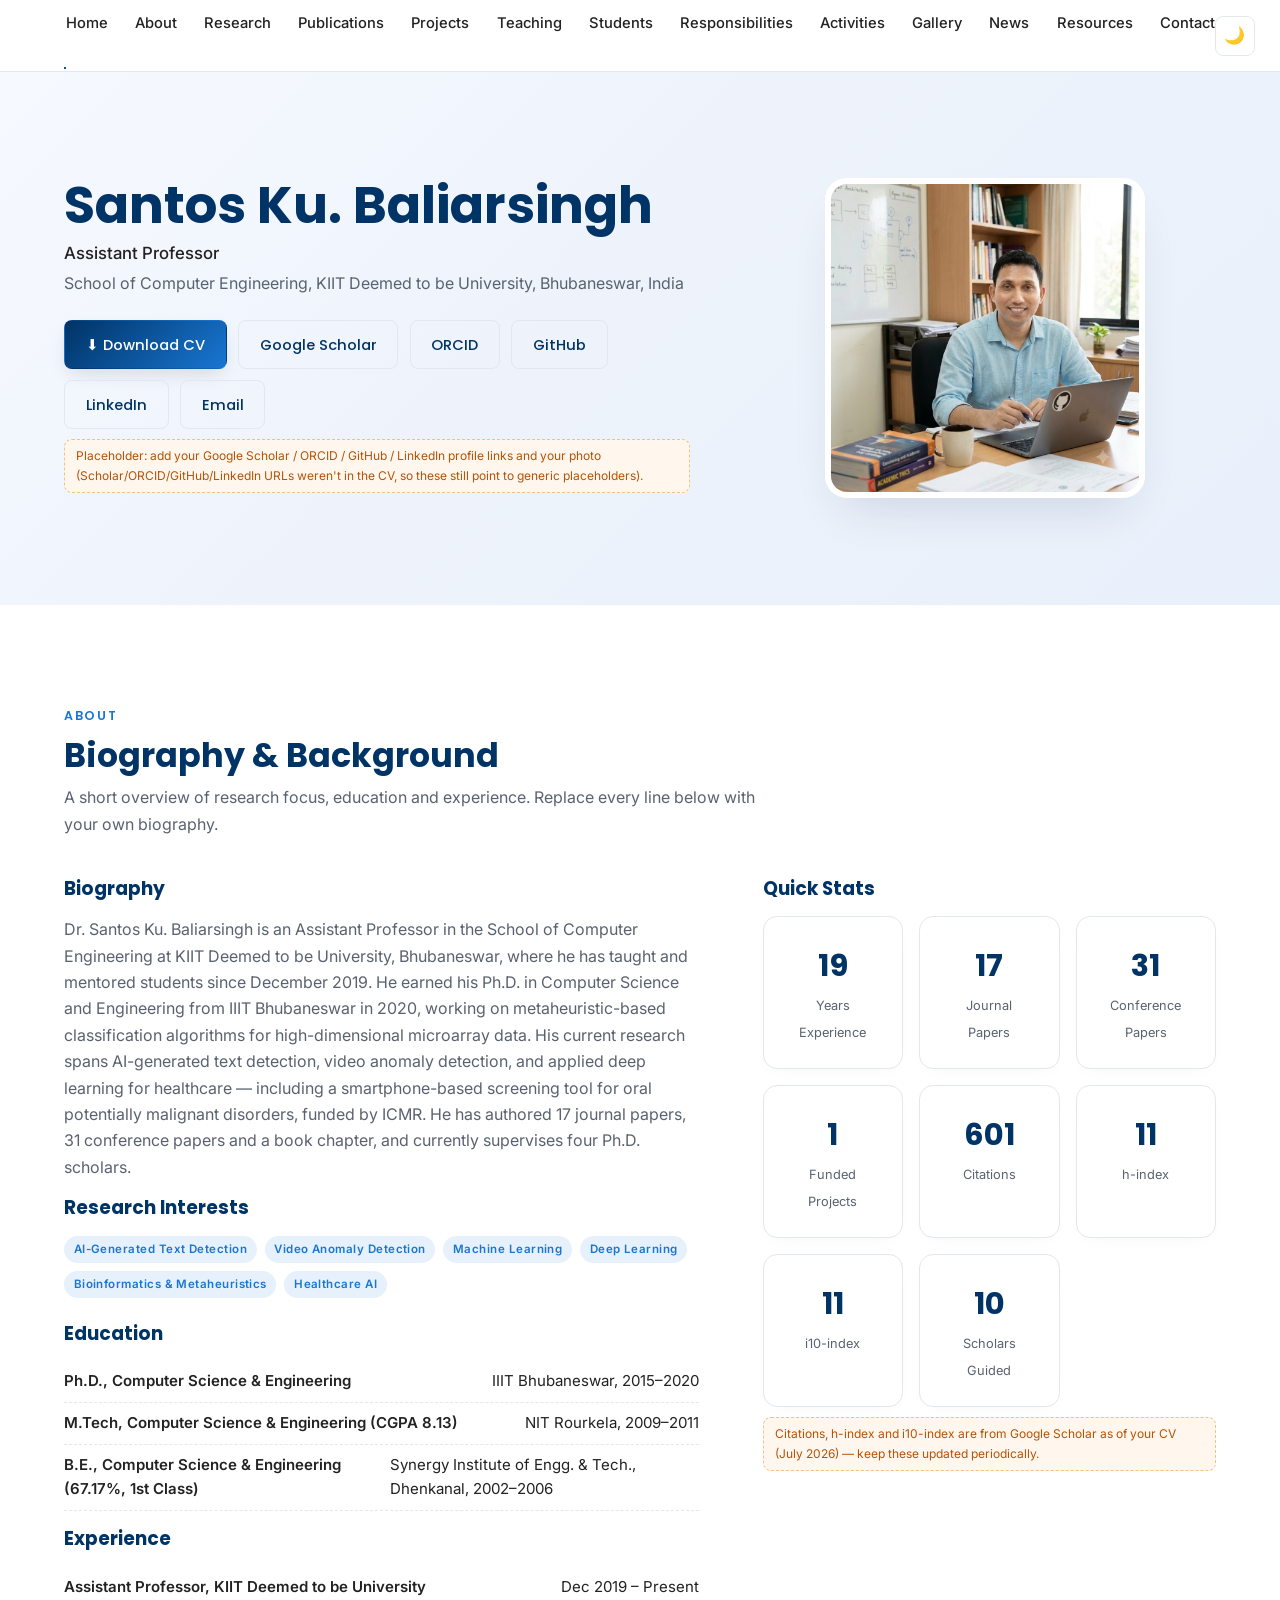
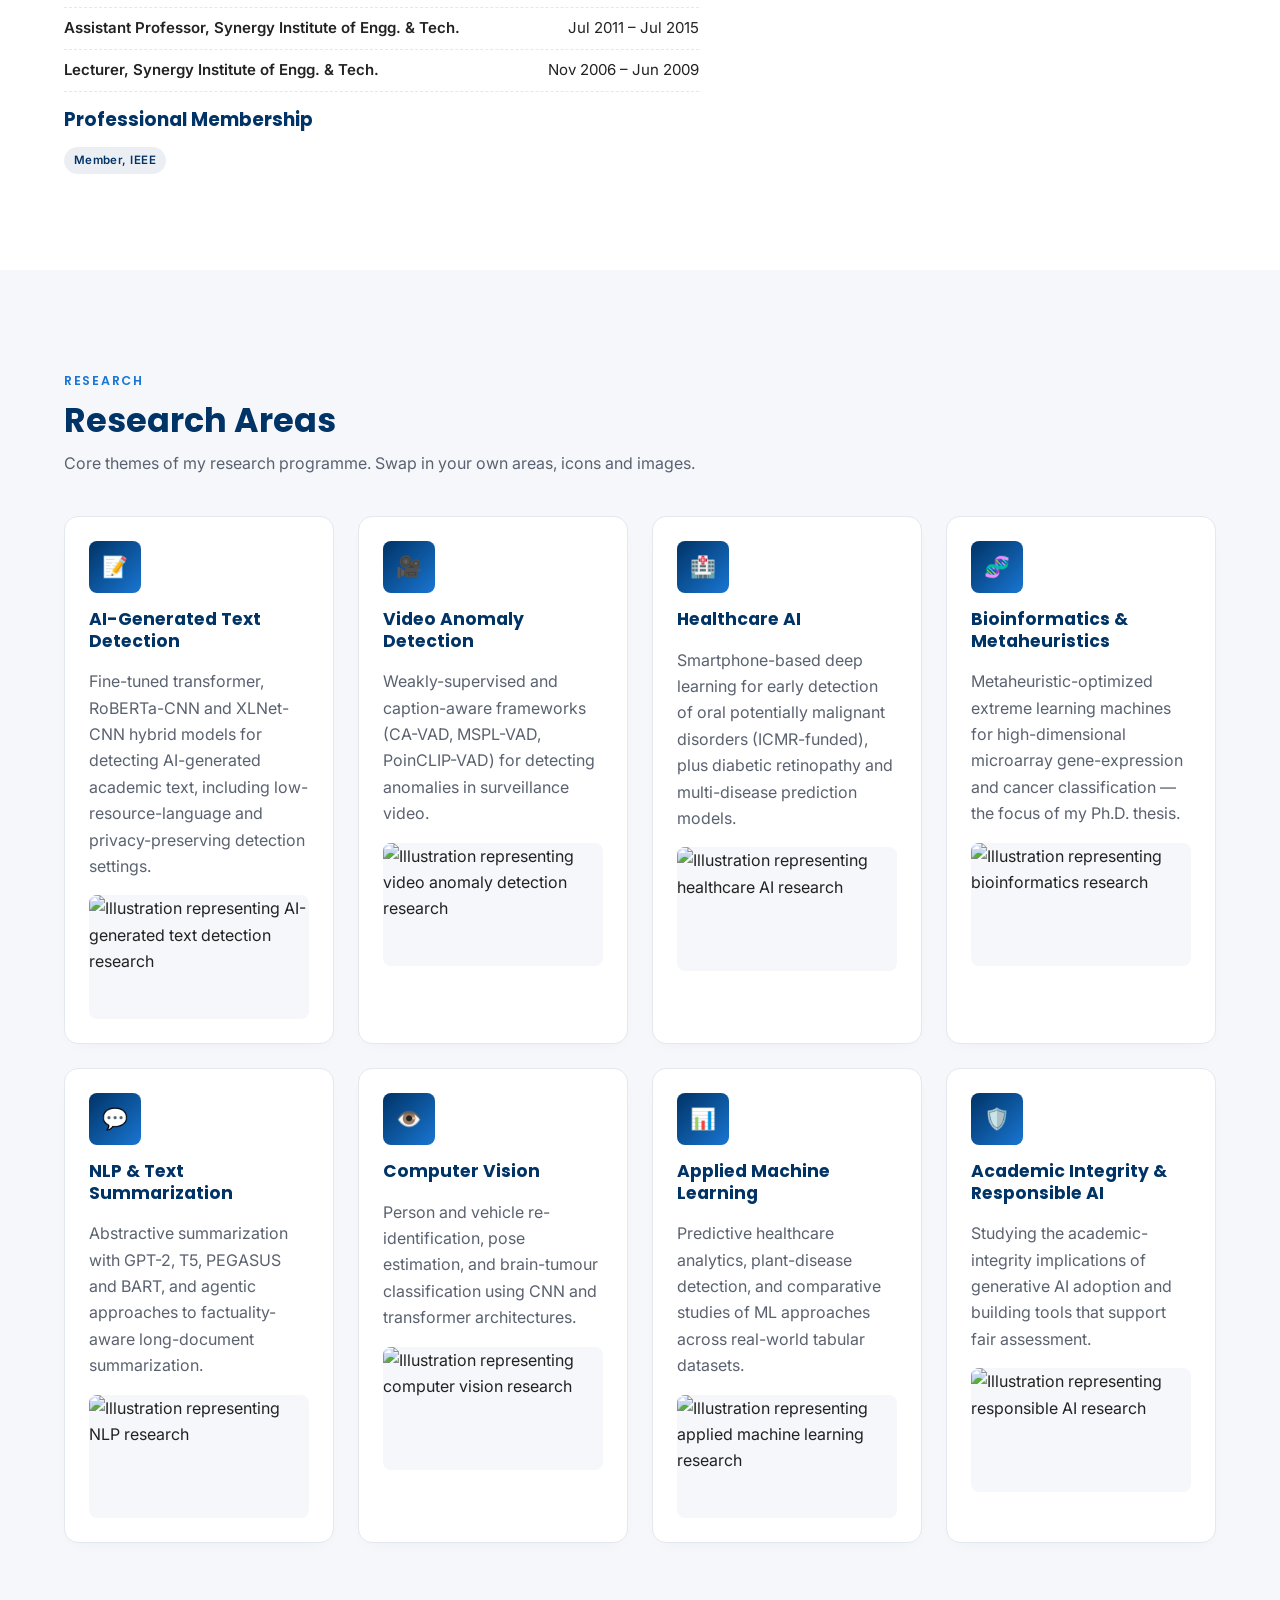
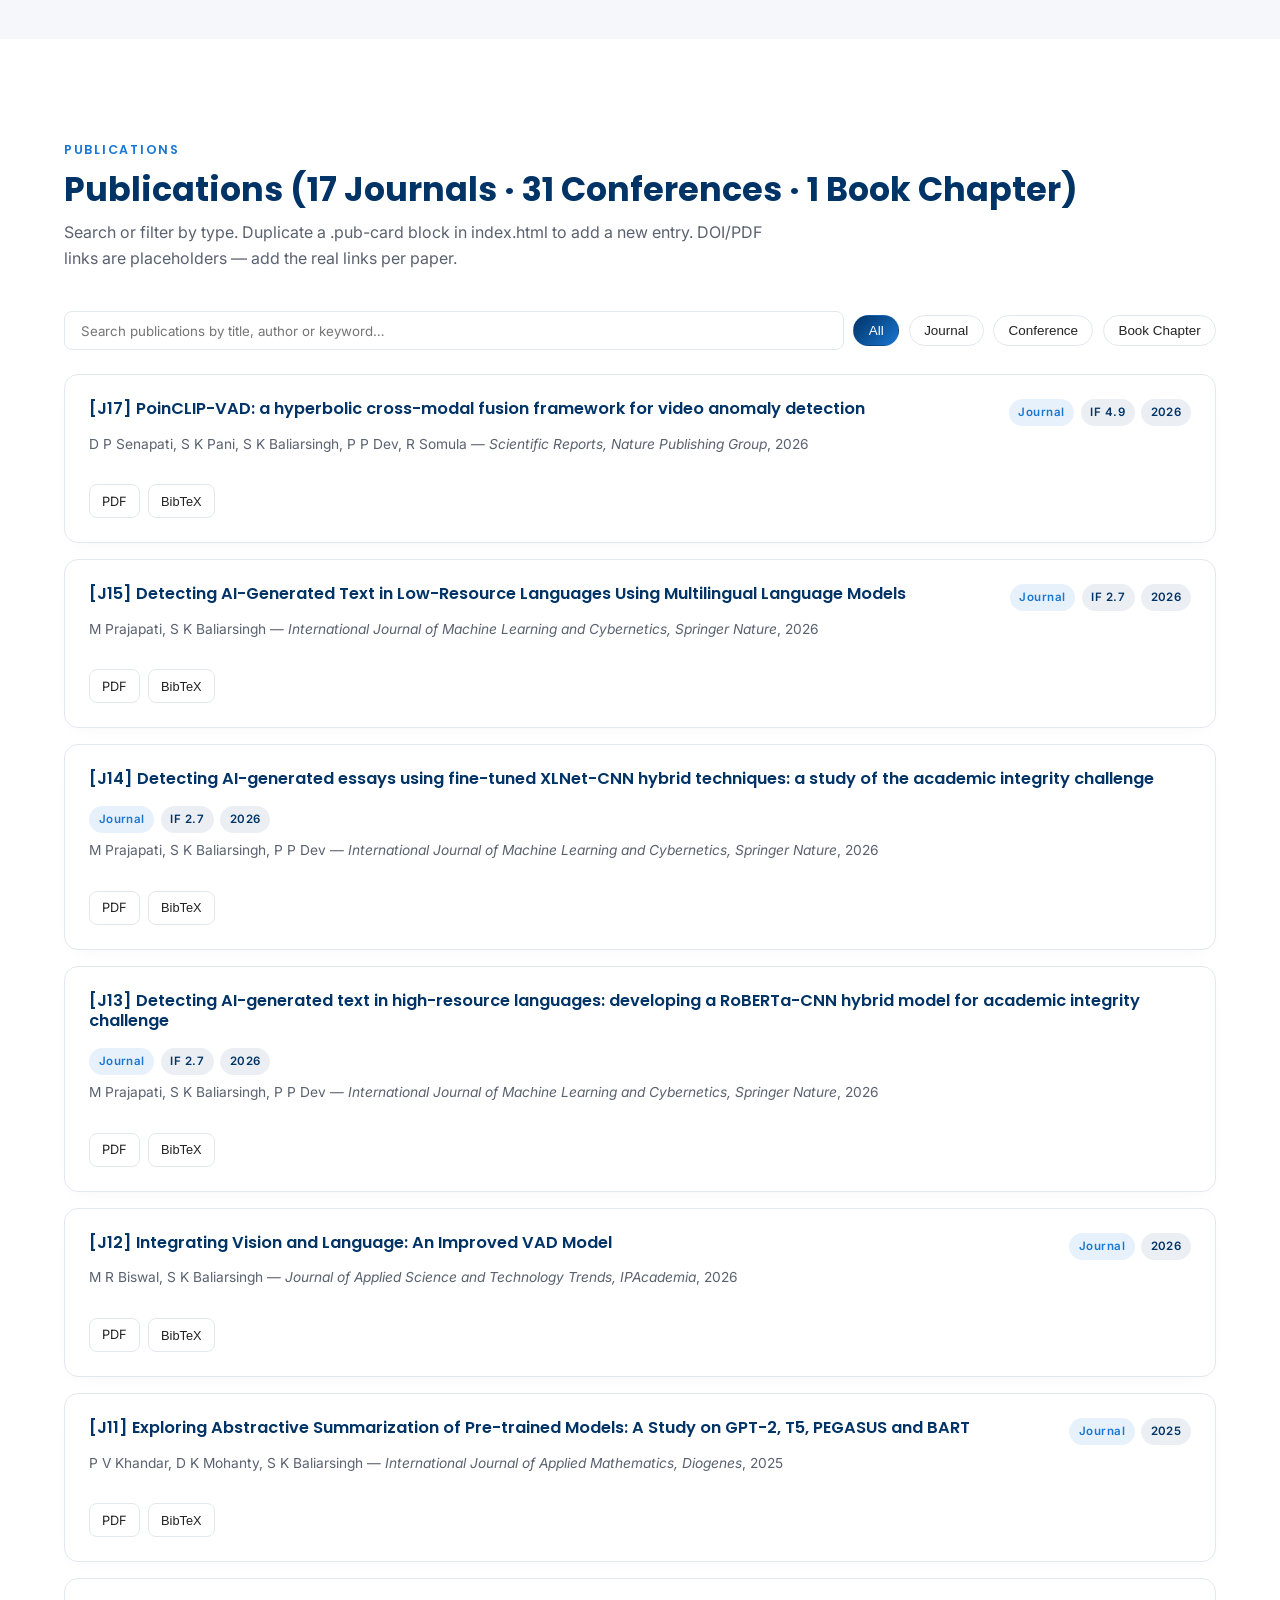
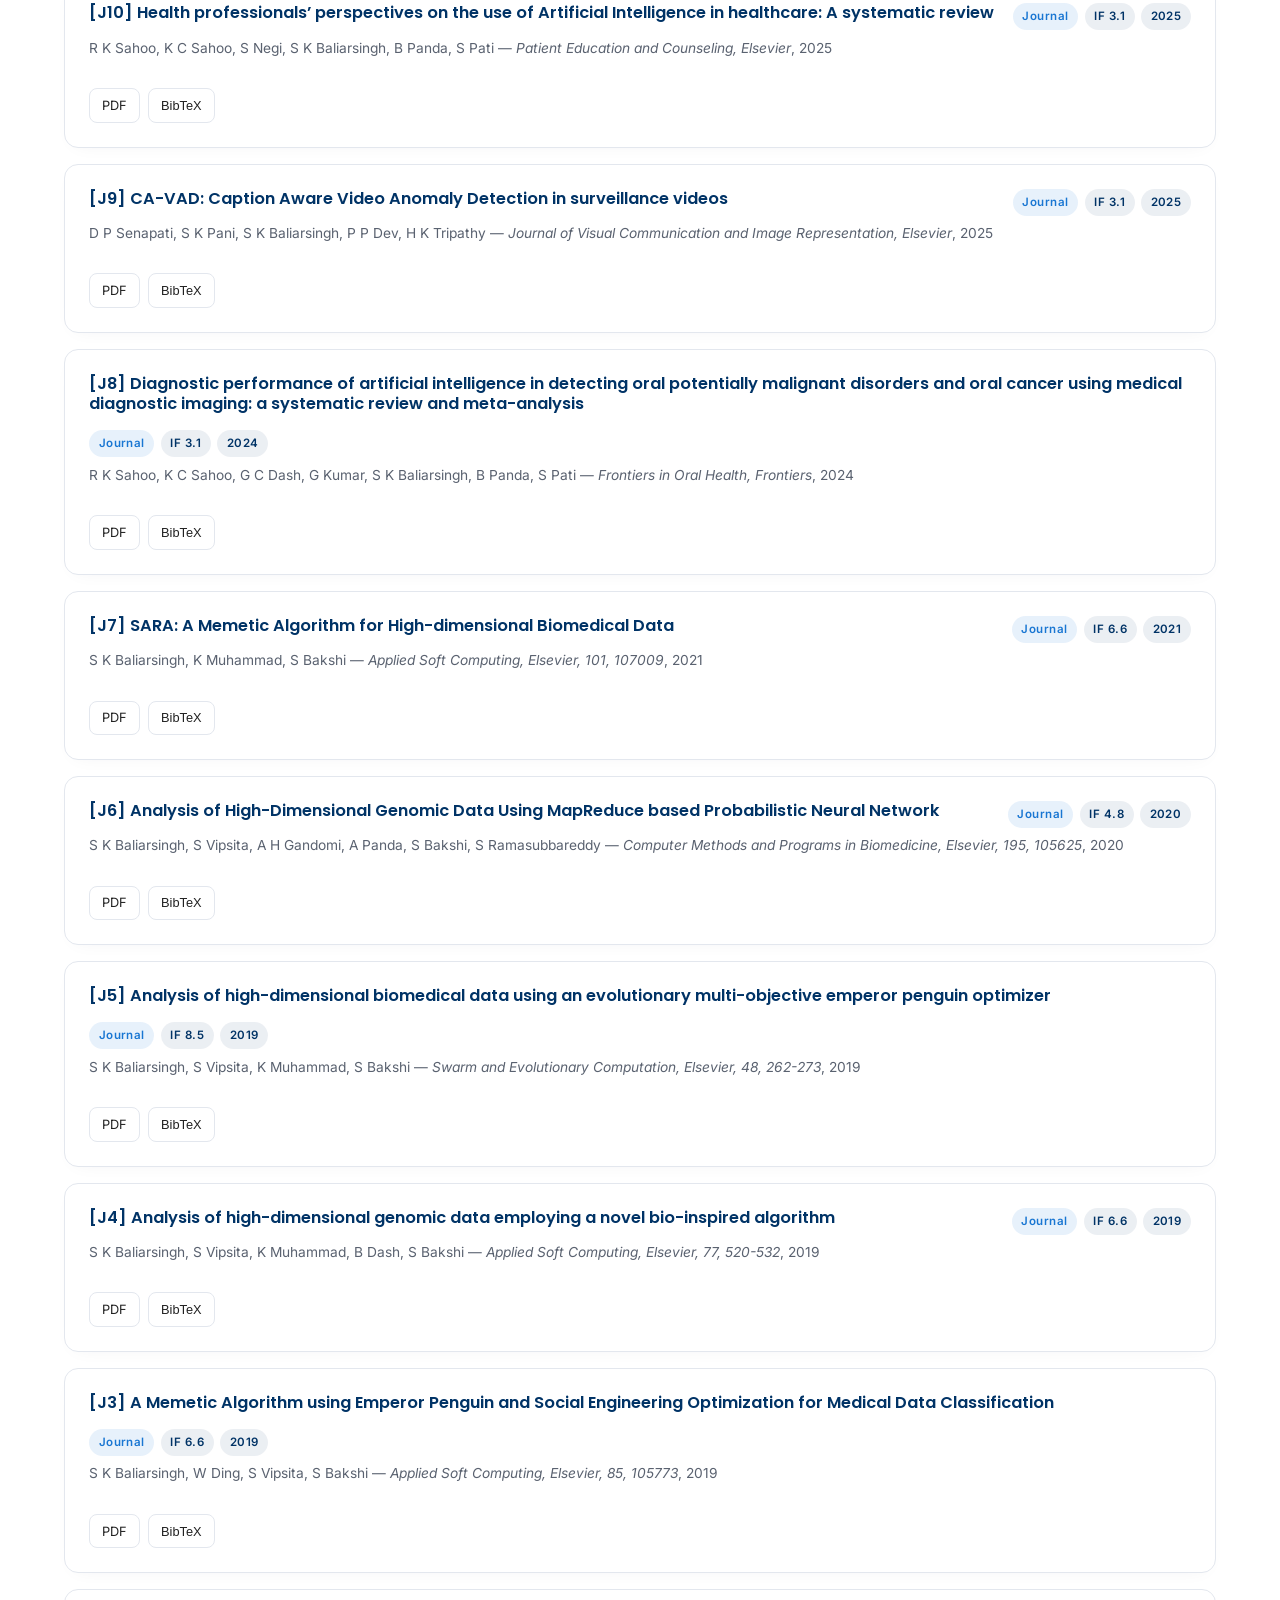
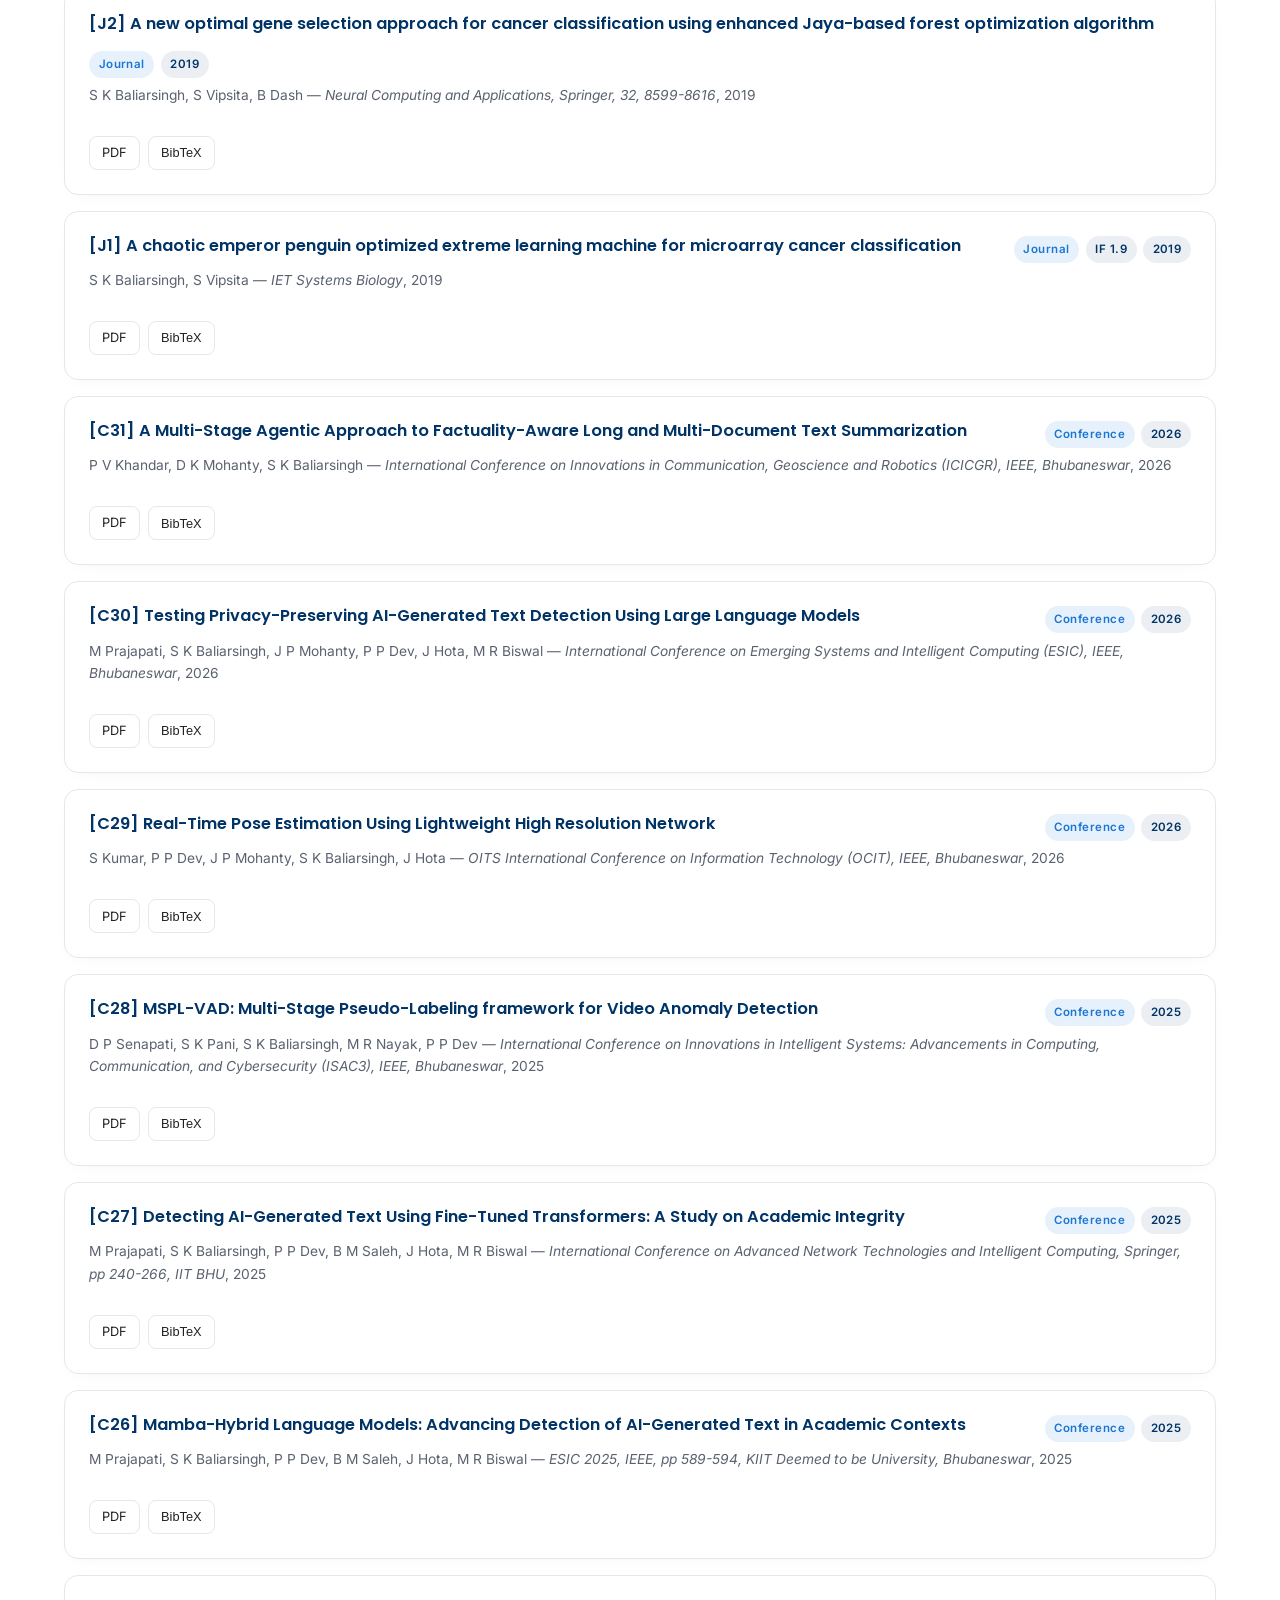
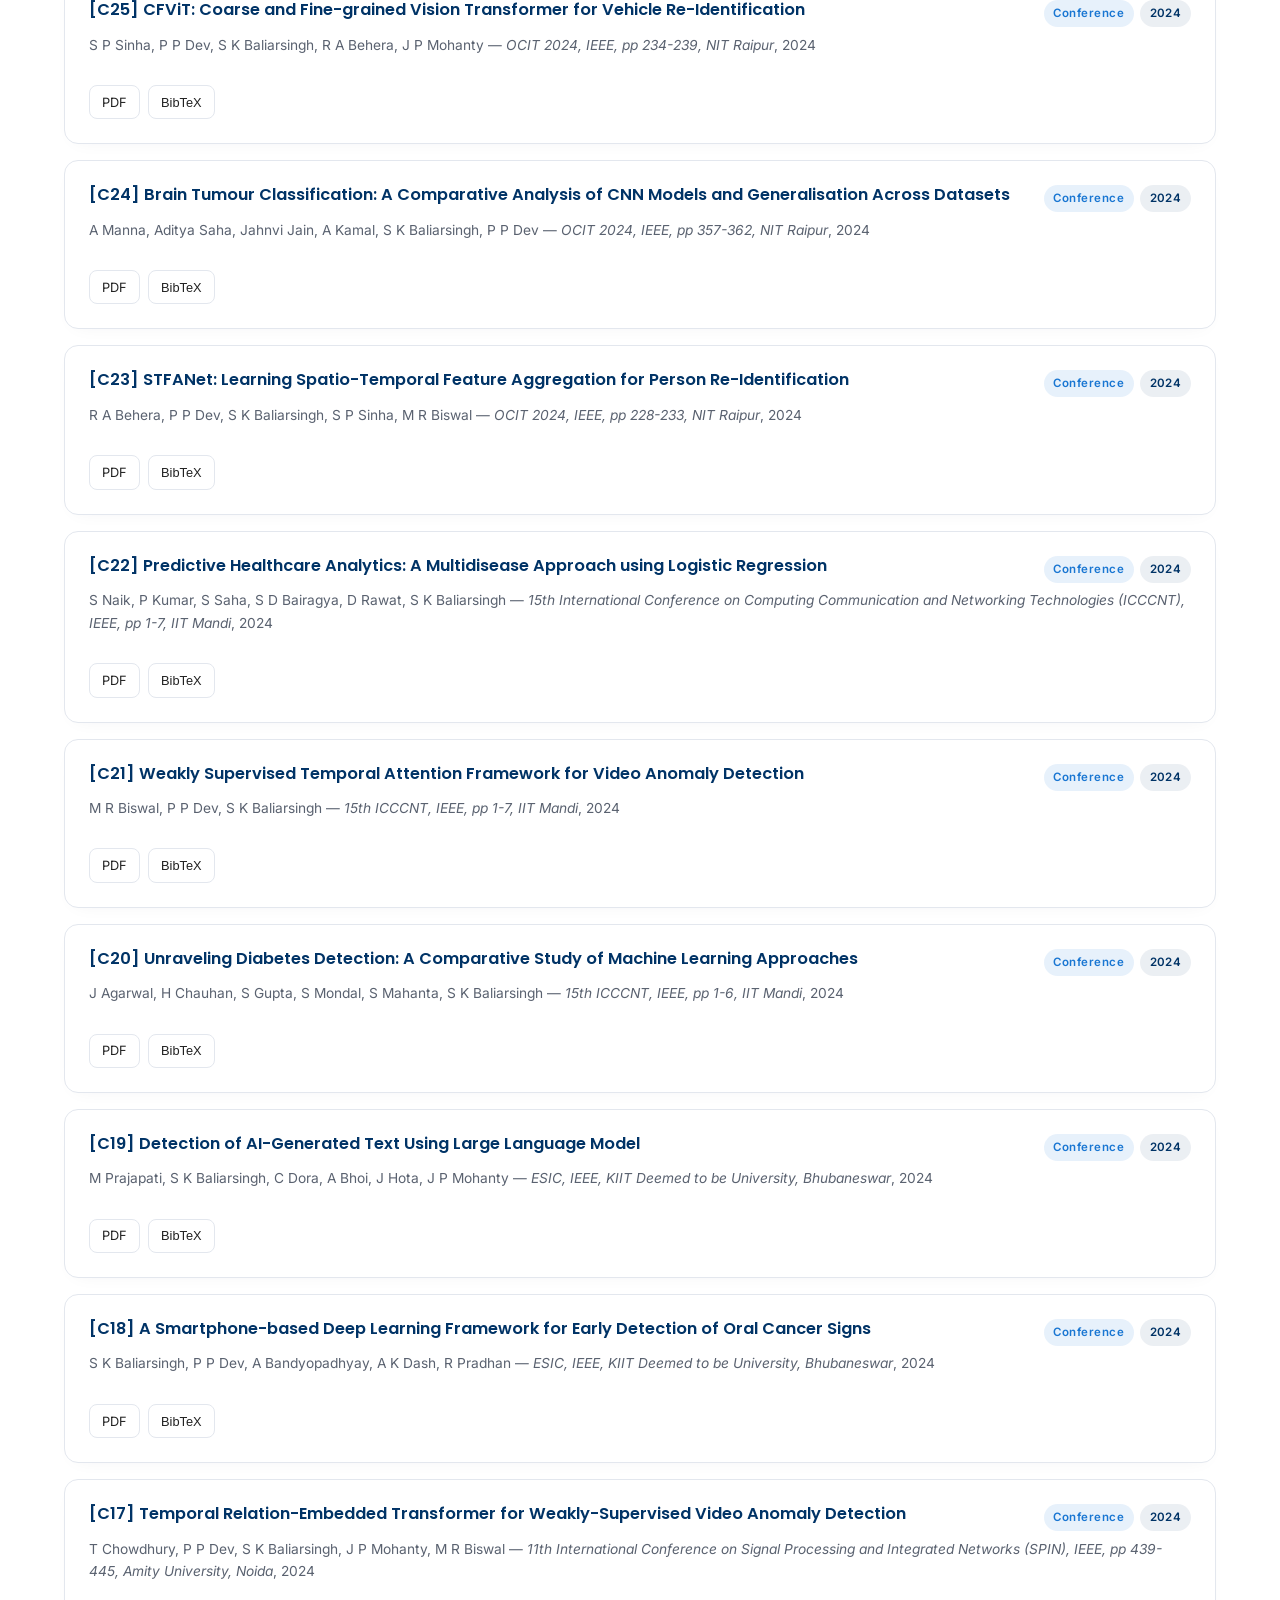
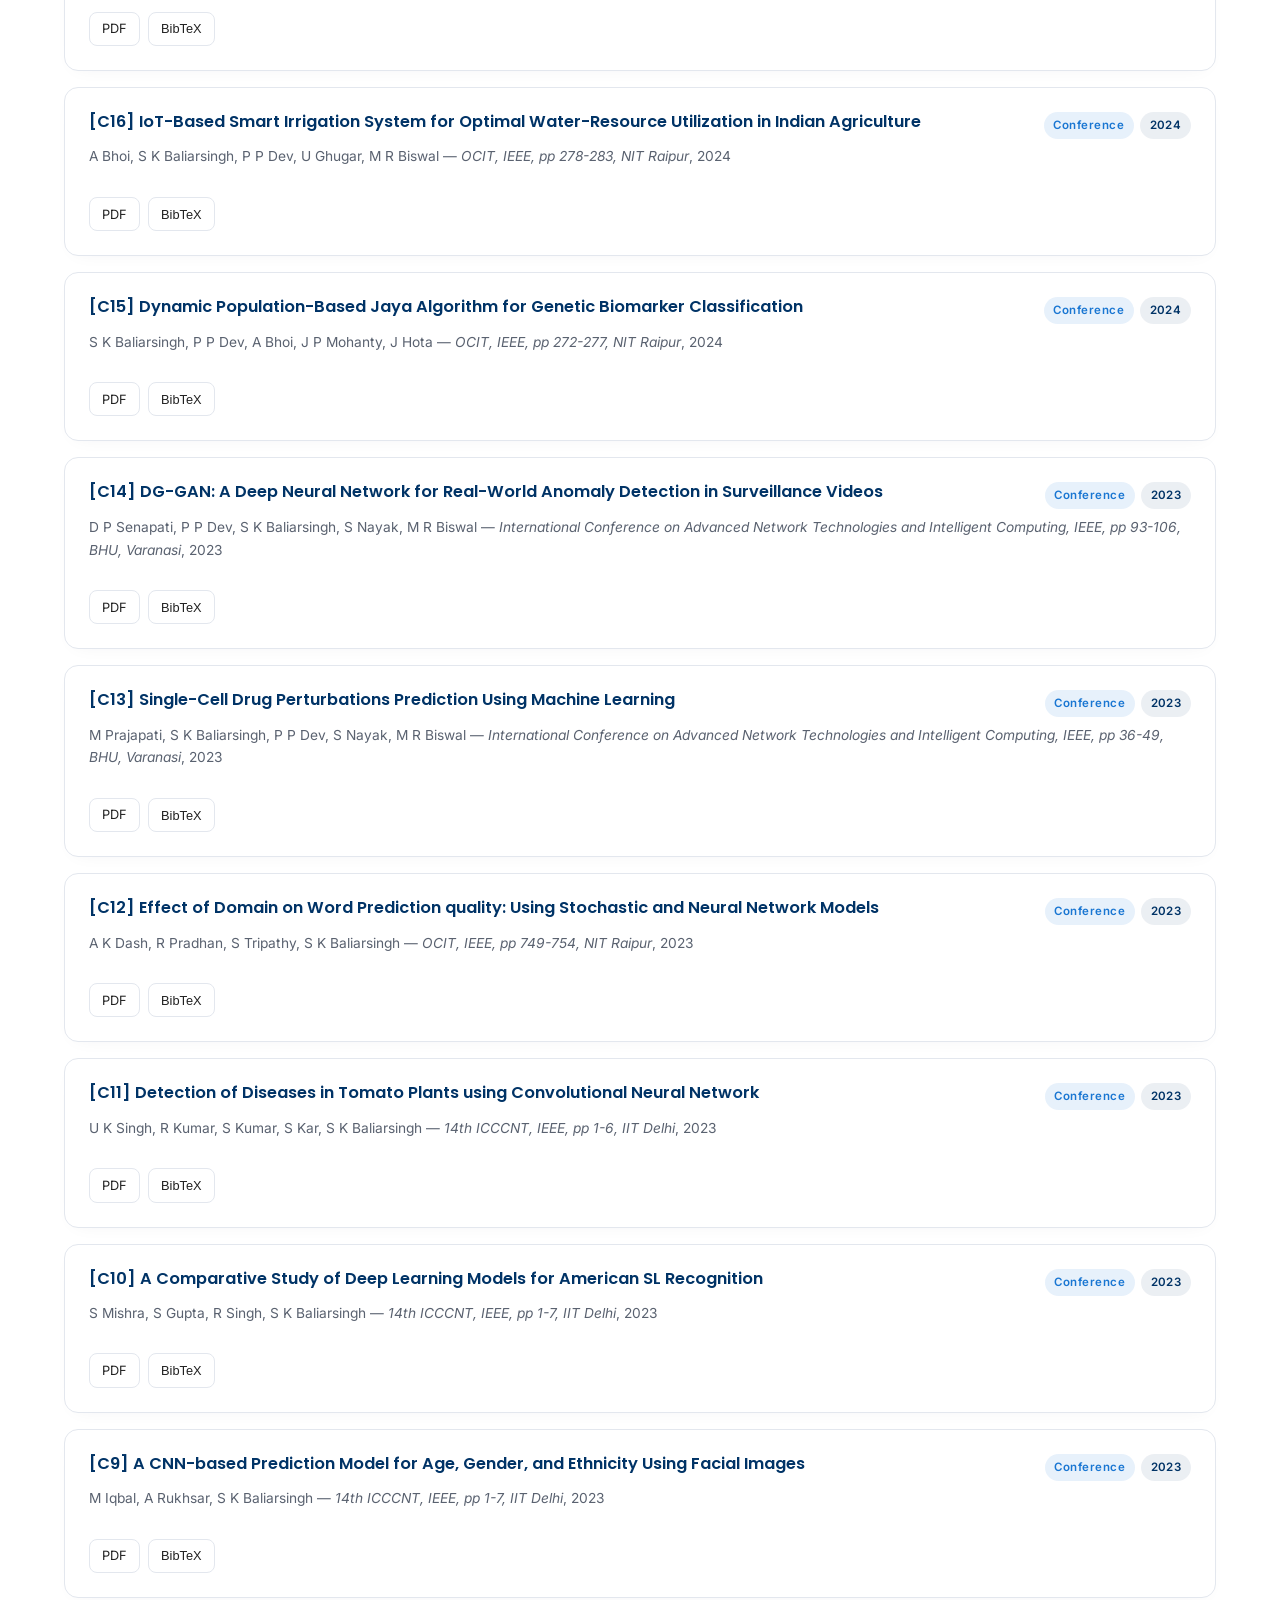
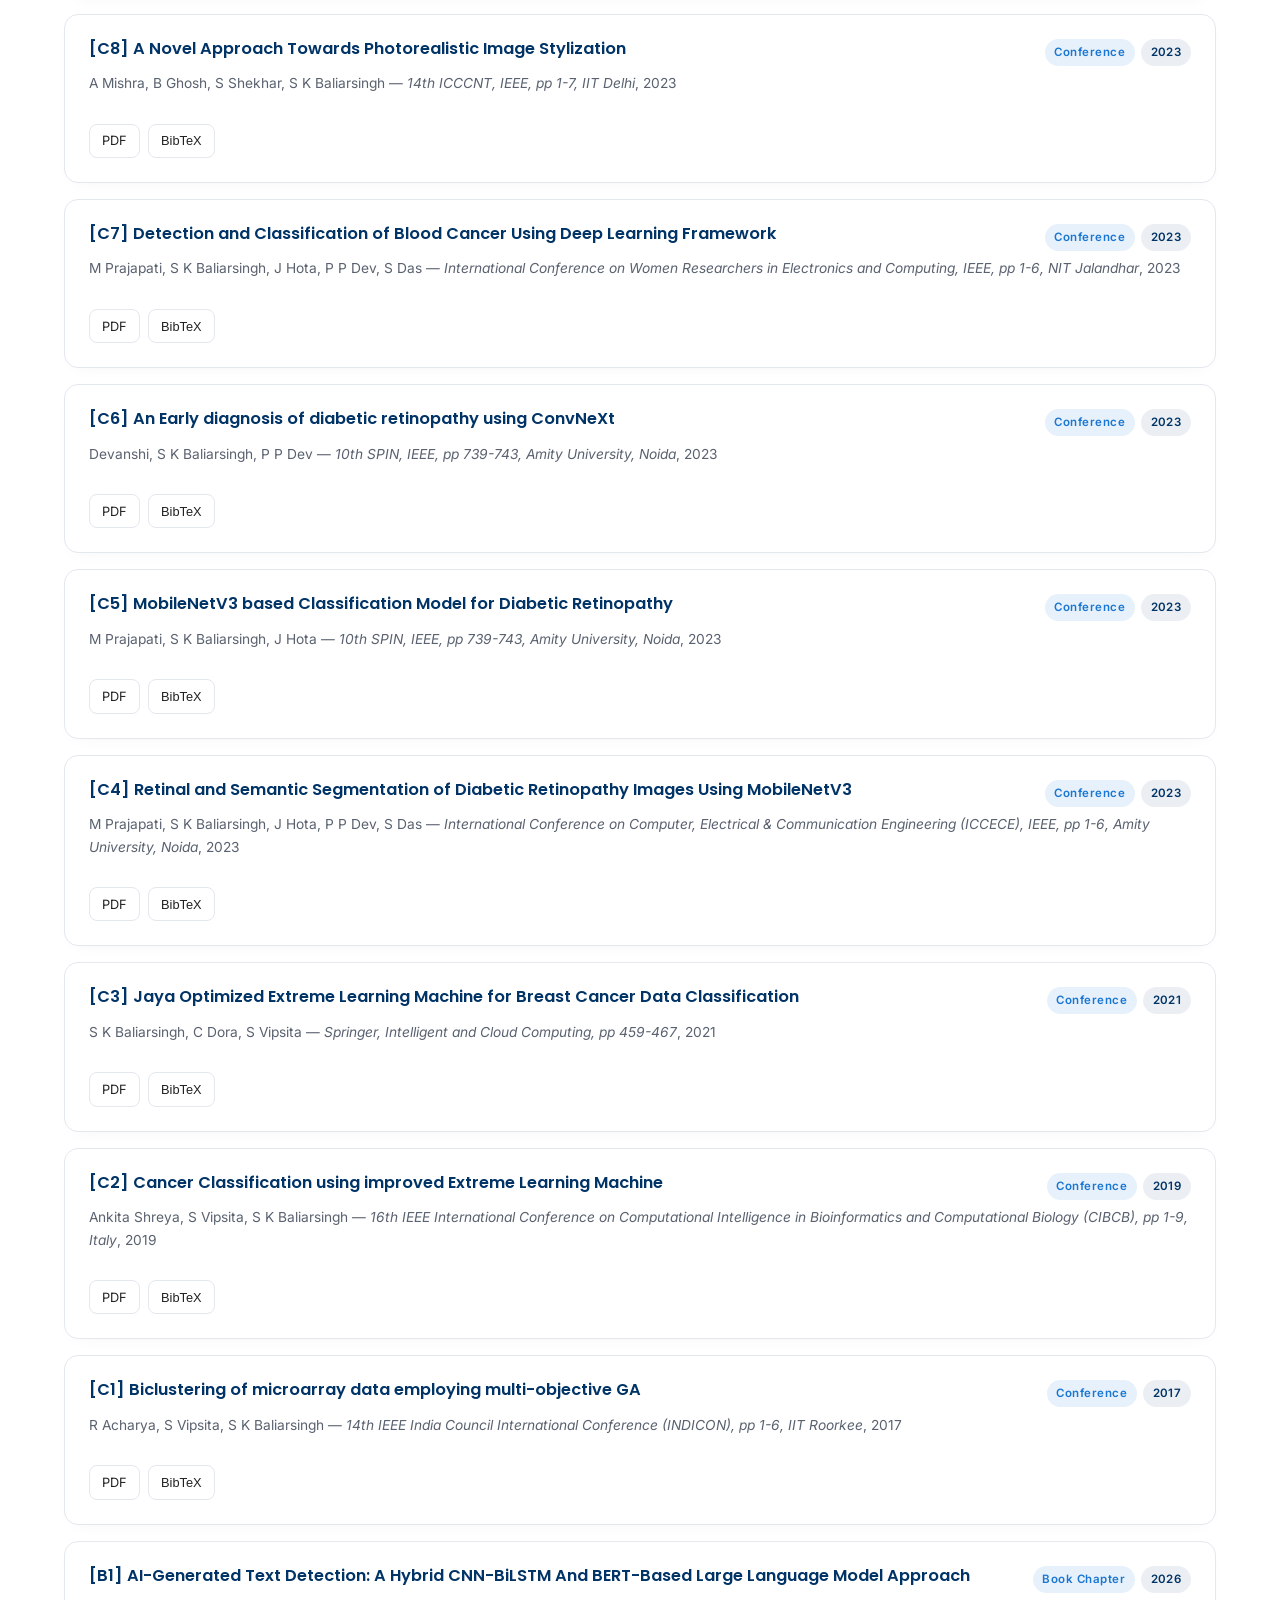
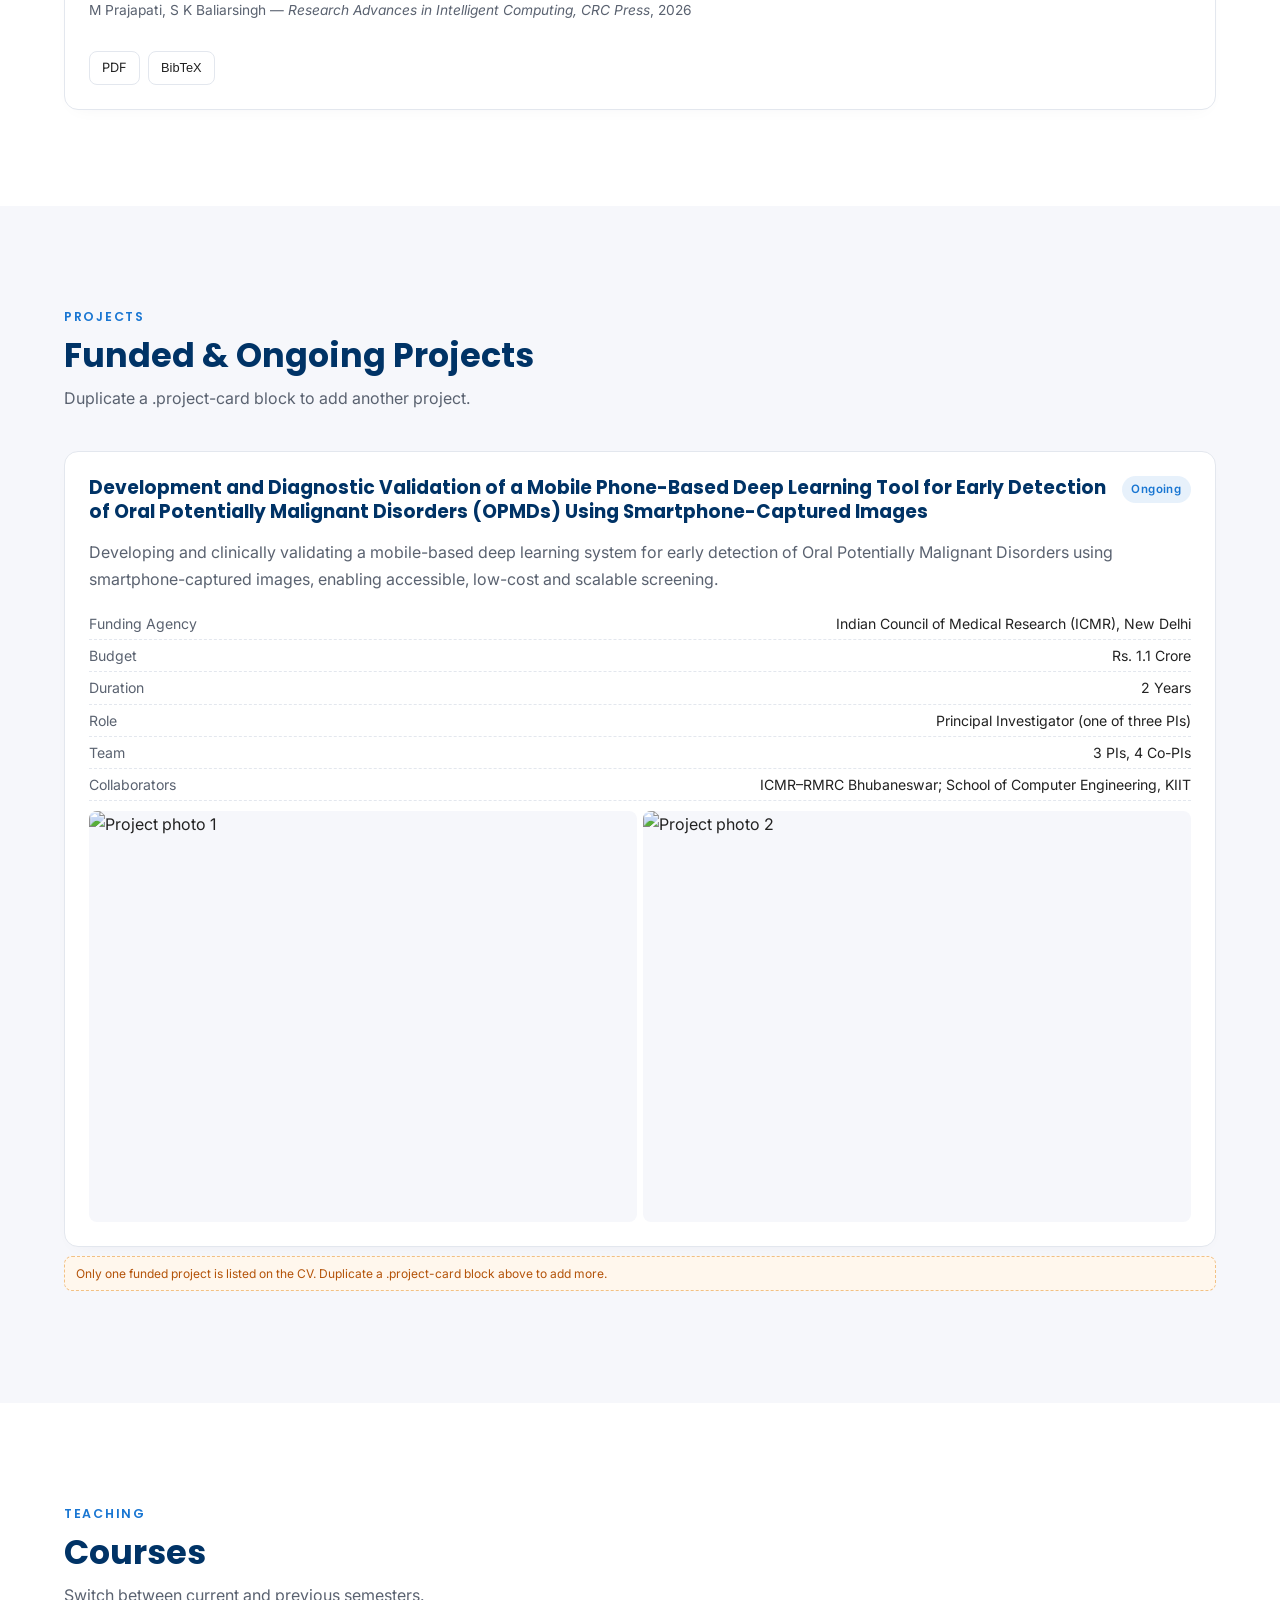
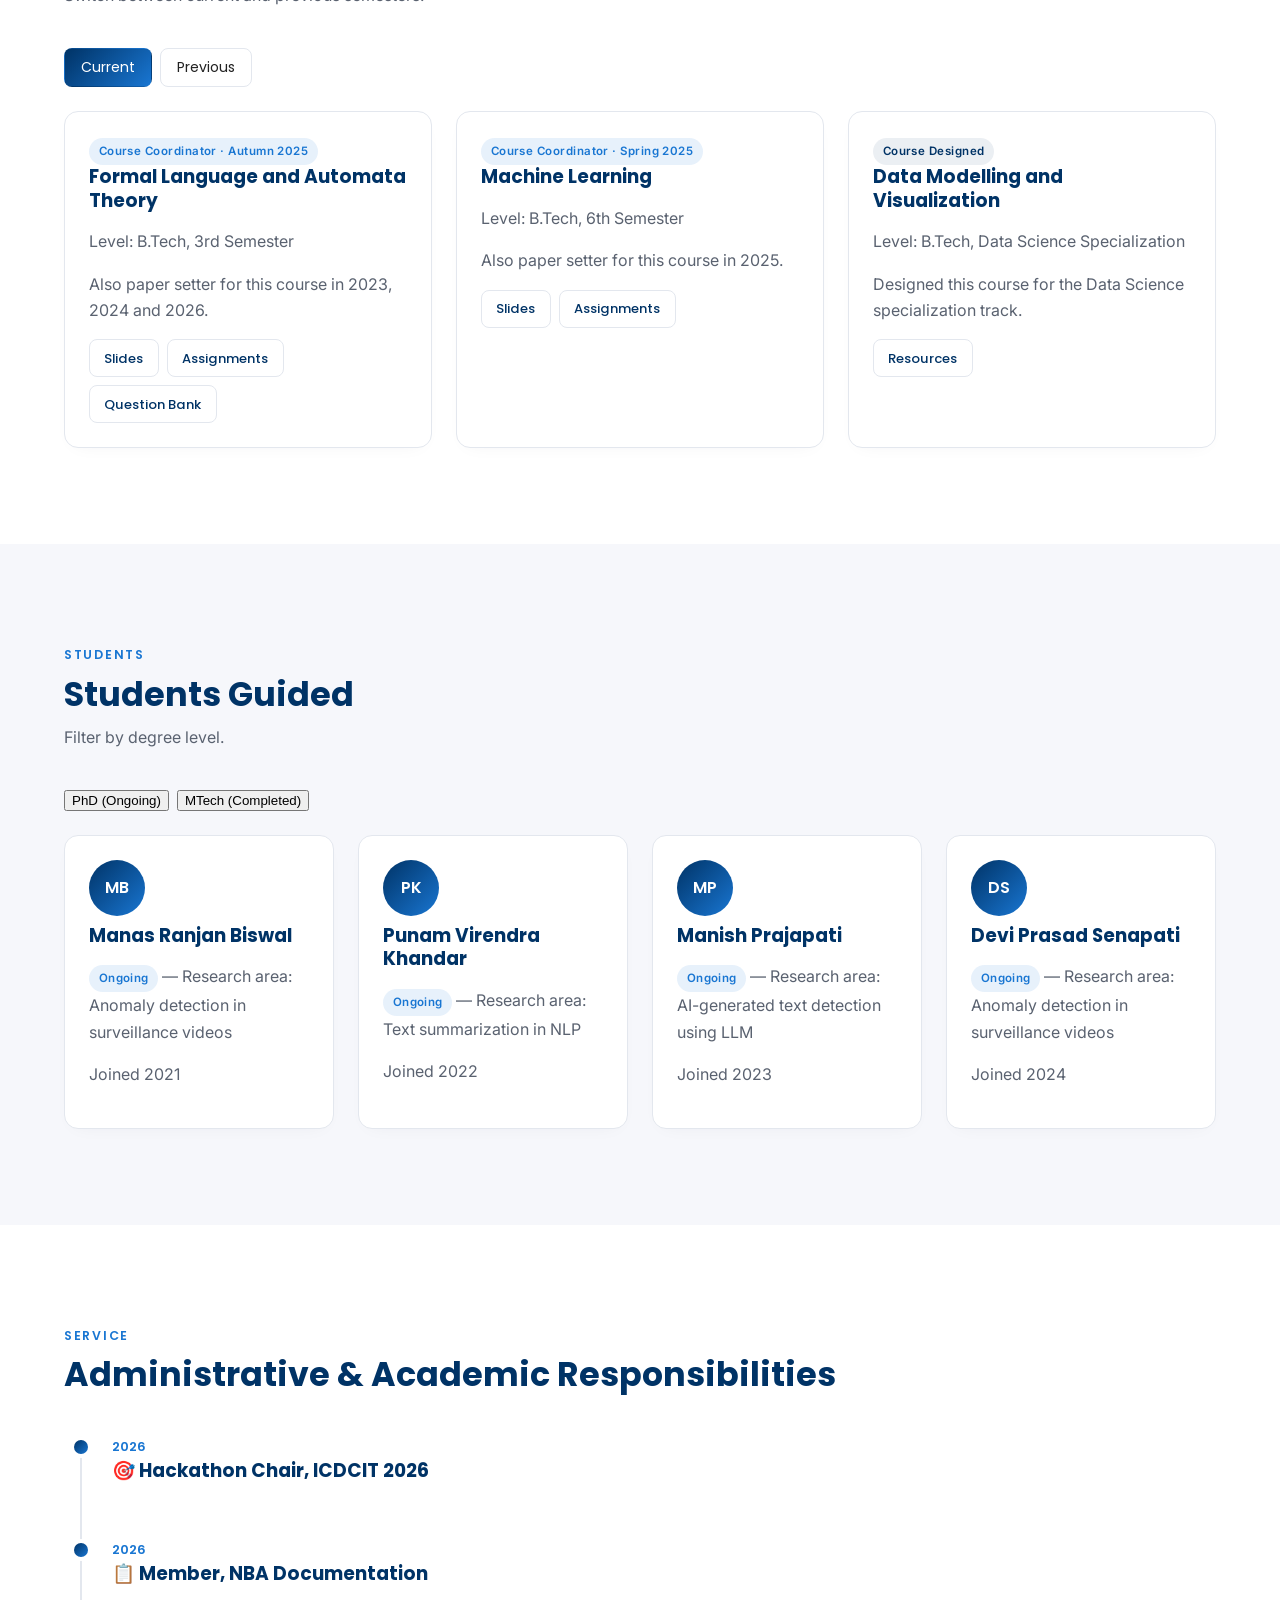
==== commit 59a6d53c: "Update index.html" ====
--- a/index.html
+++ b/index.html
@@ -3,7 +3,7 @@
 <head>
 <meta charset="UTF-8" />
 <meta name="viewport" content="width=device-width, initial-scale=1.0" />
-<title>Santos Kumar Baliarsingh | Assistant Professor, School of Computer Engineering, KIIT Deemed to be University</title>
+<title>Santos Ku. Baliarsingh | Assistant Professor, School of Computer Engineering, KIIT Deemed to be University</title>
 <meta name="description" content="Faculty homepage of Santos Kumar Baliarsingh — Assistant Professor at KIIT Deemed to be University, researching AI-generated text detection, video anomaly detection, machine learning and healthcare AI." />
 <meta name="keywords" content="AI-generated text detection, video anomaly detection, machine learning, deep learning, bioinformatics, healthcare AI, KIIT, faculty, research" />
 <meta name="author" content="Santos Kumar Baliarsingh" />
@@ -295,9 +295,10 @@
 .nav-brand {
   font-family: var(--font-heading);
   font-weight: 600;
-  font-size: 1.05rem;
+  font-size: 0.9rem;
   color: var(--color-primary);
   letter-spacing: 0.01em;
+   white-space: nowrap;
 }
 [data-theme="dark"] .nav-brand { color: #e7ecf3; }
 
@@ -866,7 +867,7 @@
 {
   "@context": "https://schema.org",
   "@type": "Person",
-  "name": "Santos Kumar Baliarsingh",
+  "name": "Santos Ku. Baliarsingh",
   "jobTitle": "Assistant Professor",
   "worksFor": {
     "@type": "CollegeOrUniversity",
@@ -923,7 +924,7 @@
     <div class="container hero-inner">
       <div class="hero-copy">
        <!-- <span class="hero-eyebrow">School of Computer Engineering</span>-->
-        <h1 class="hero-name">Santos Kumar Baliarsingh</h1>
+        <h1 class="hero-name">Santos Ku. Baliarsingh</h1>
         <p class="hero-role">Assistant Professor</p>
         <p class="hero-dept">School of Computer Engineering, KIIT Deemed to be University, Bhubaneswar, India</p>
        <!-- <div class="hero-typing">Researching <span id="typing-text">Artificial Intelligence</span><span class="cursor">&nbsp;</span></div>
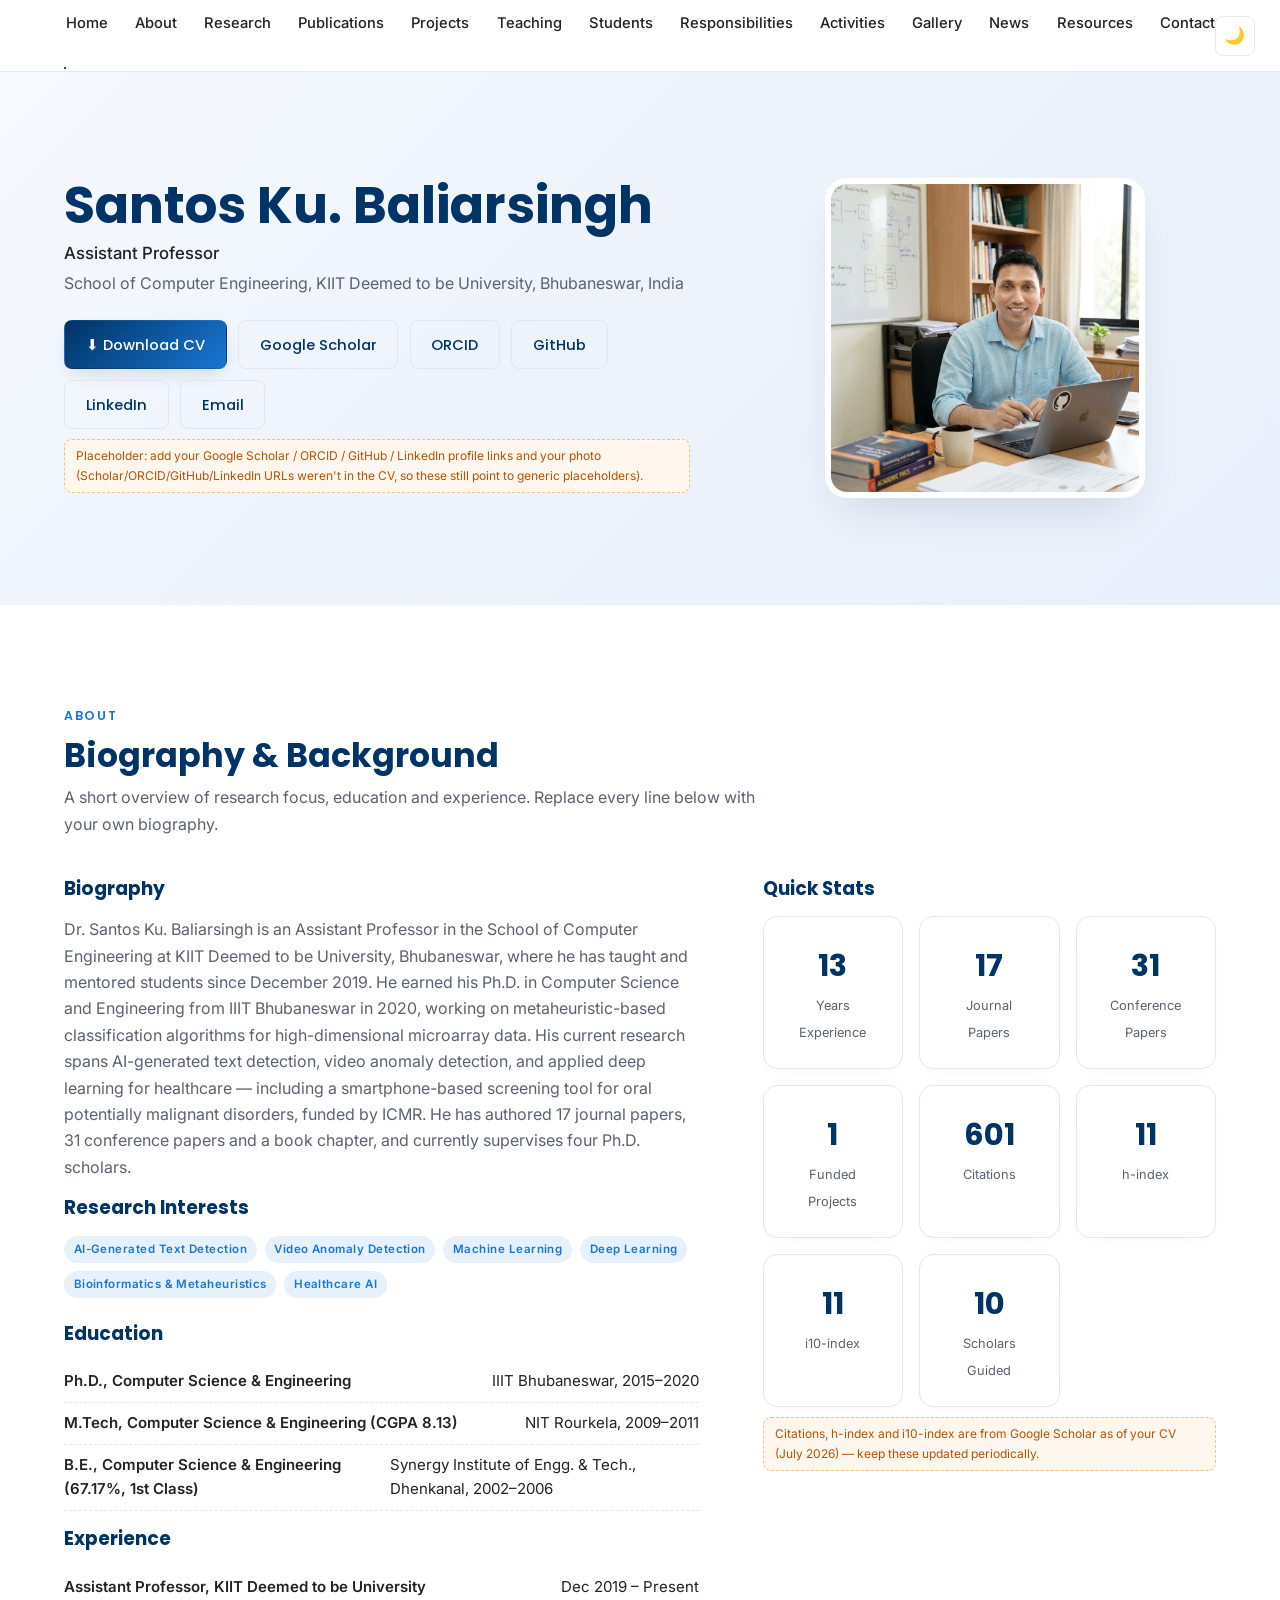
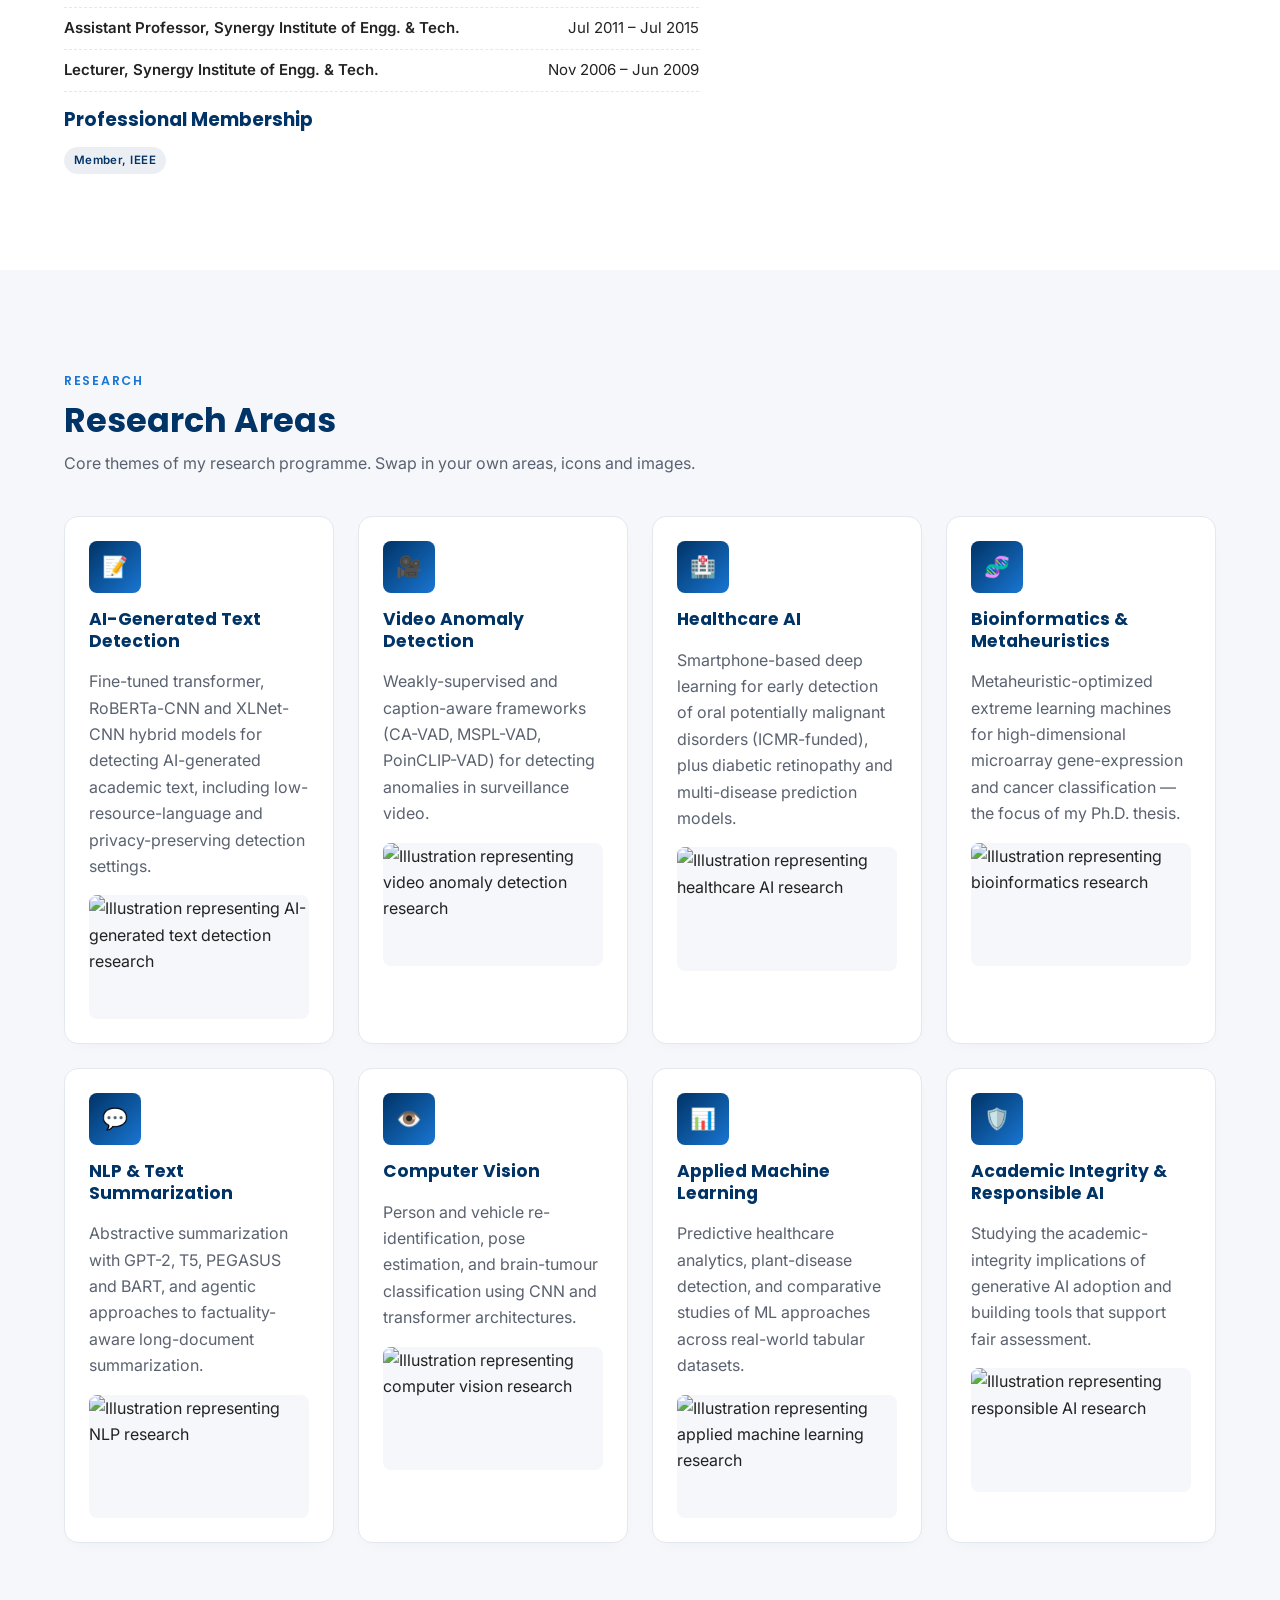
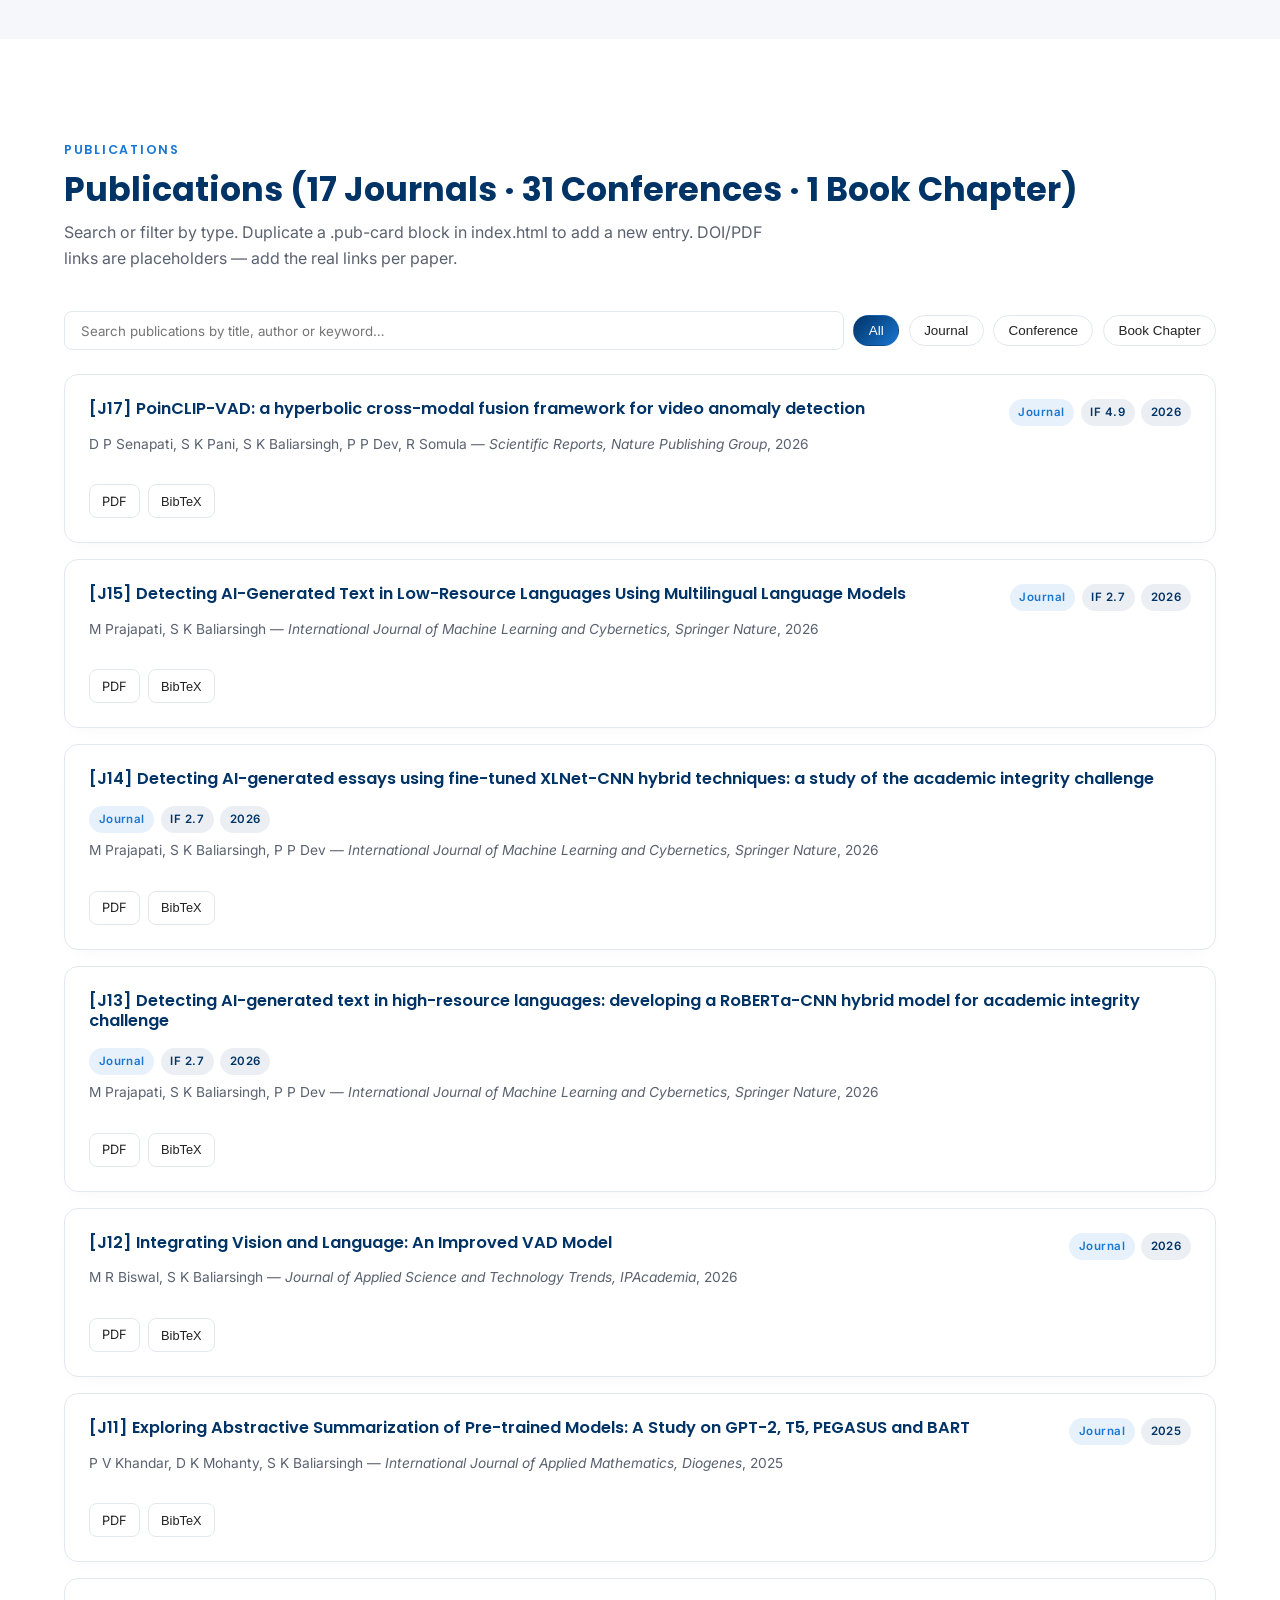
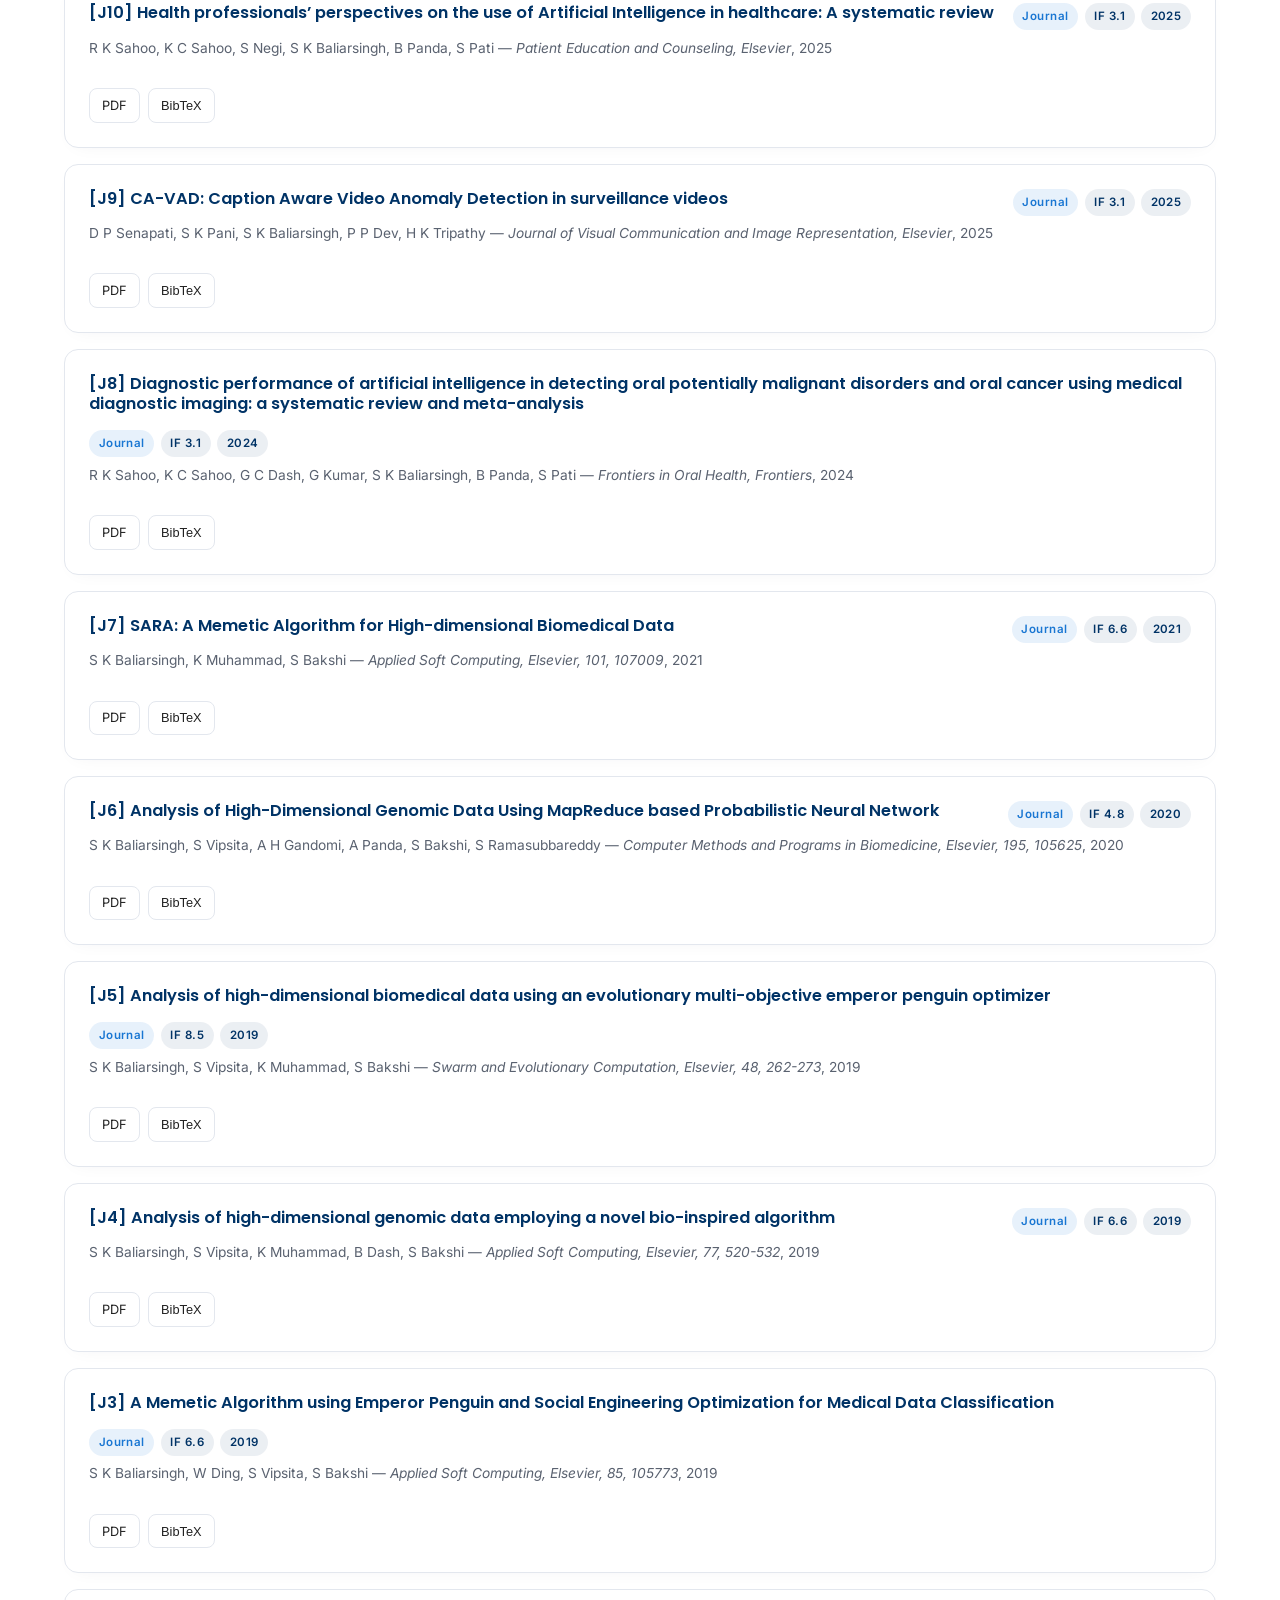
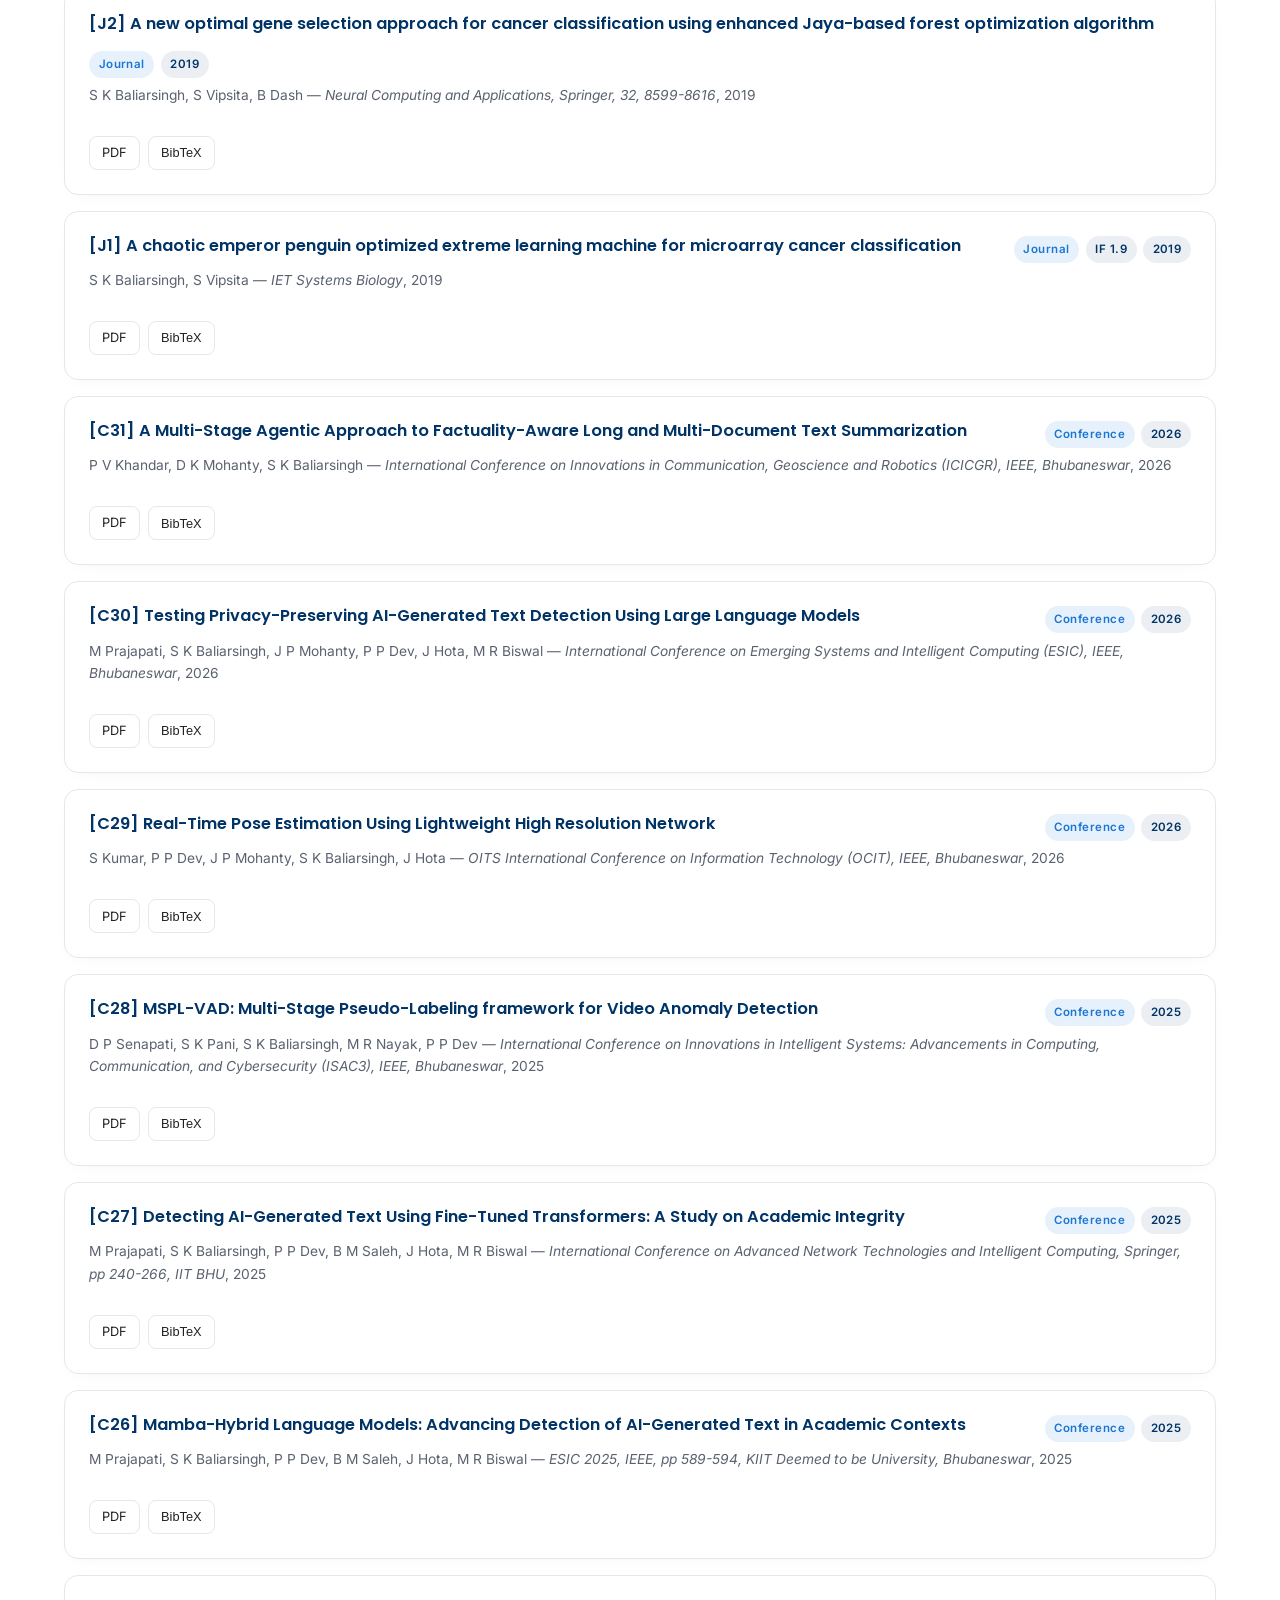
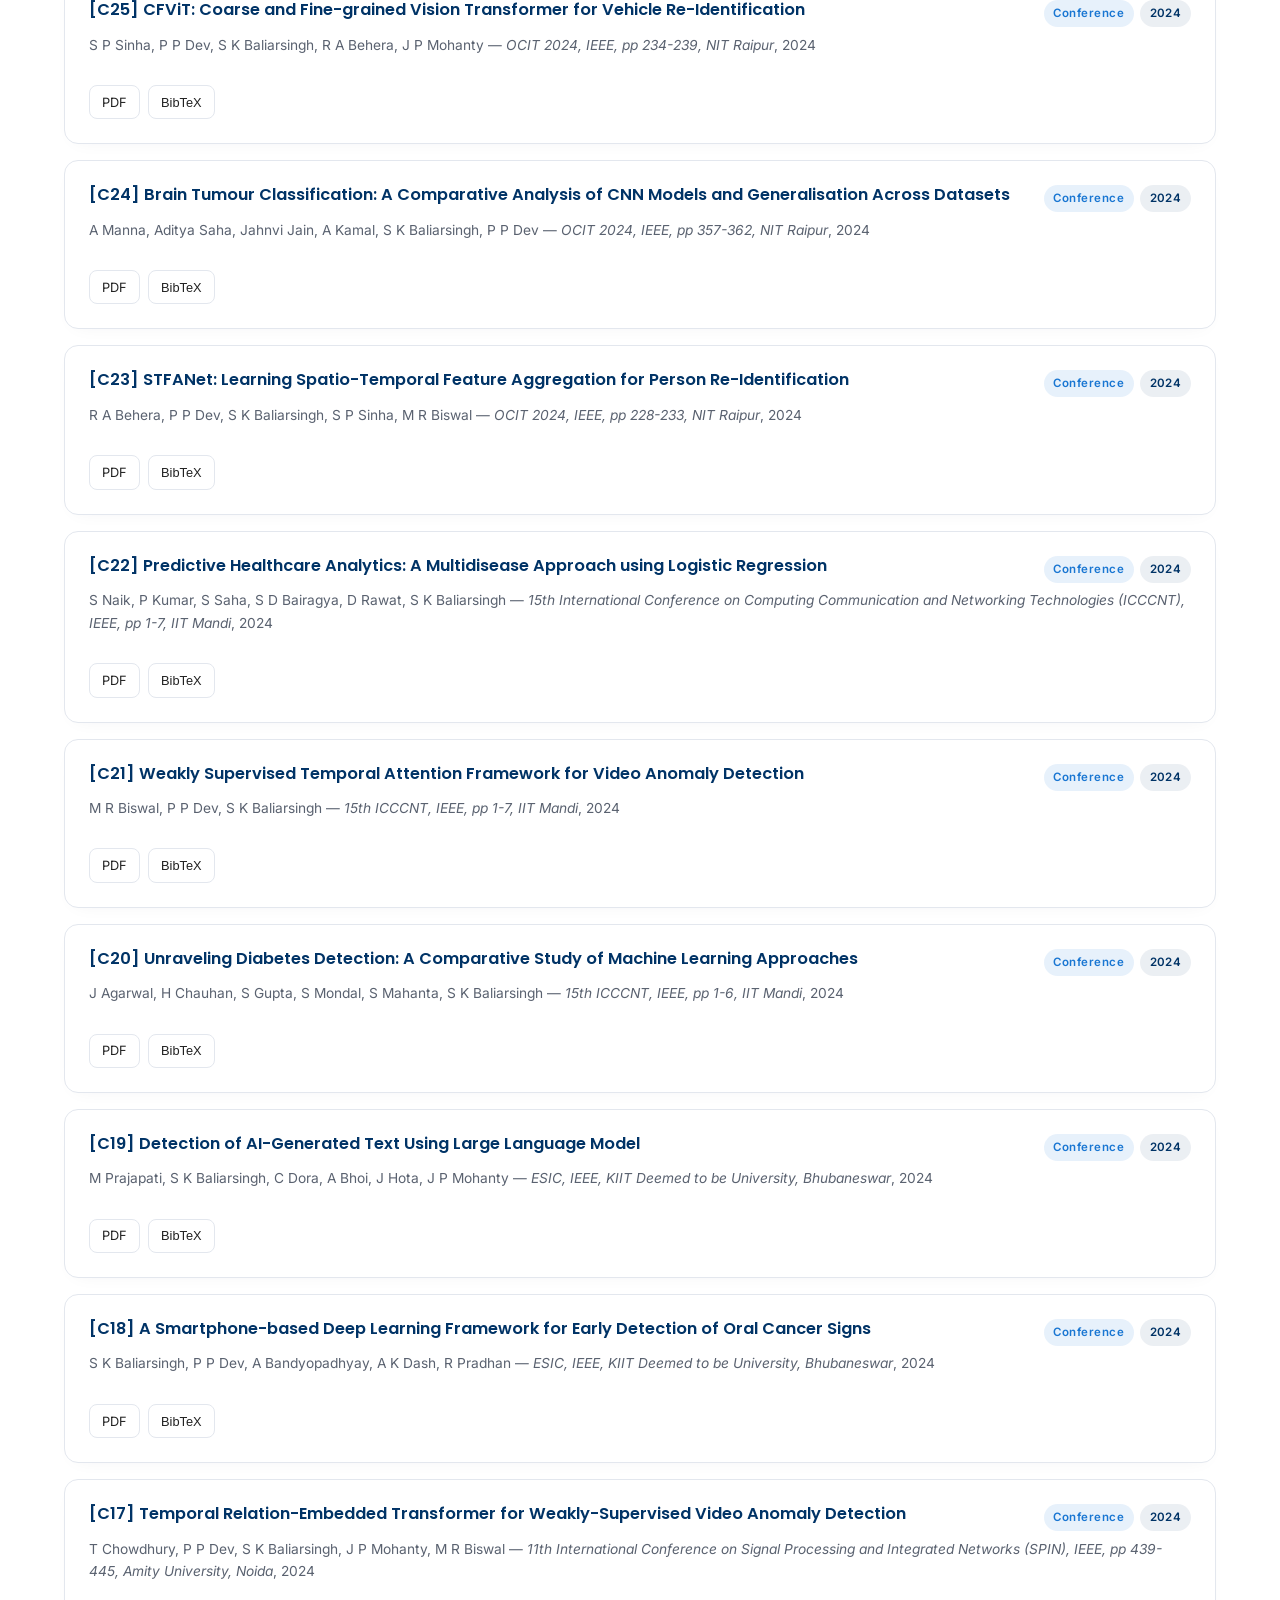
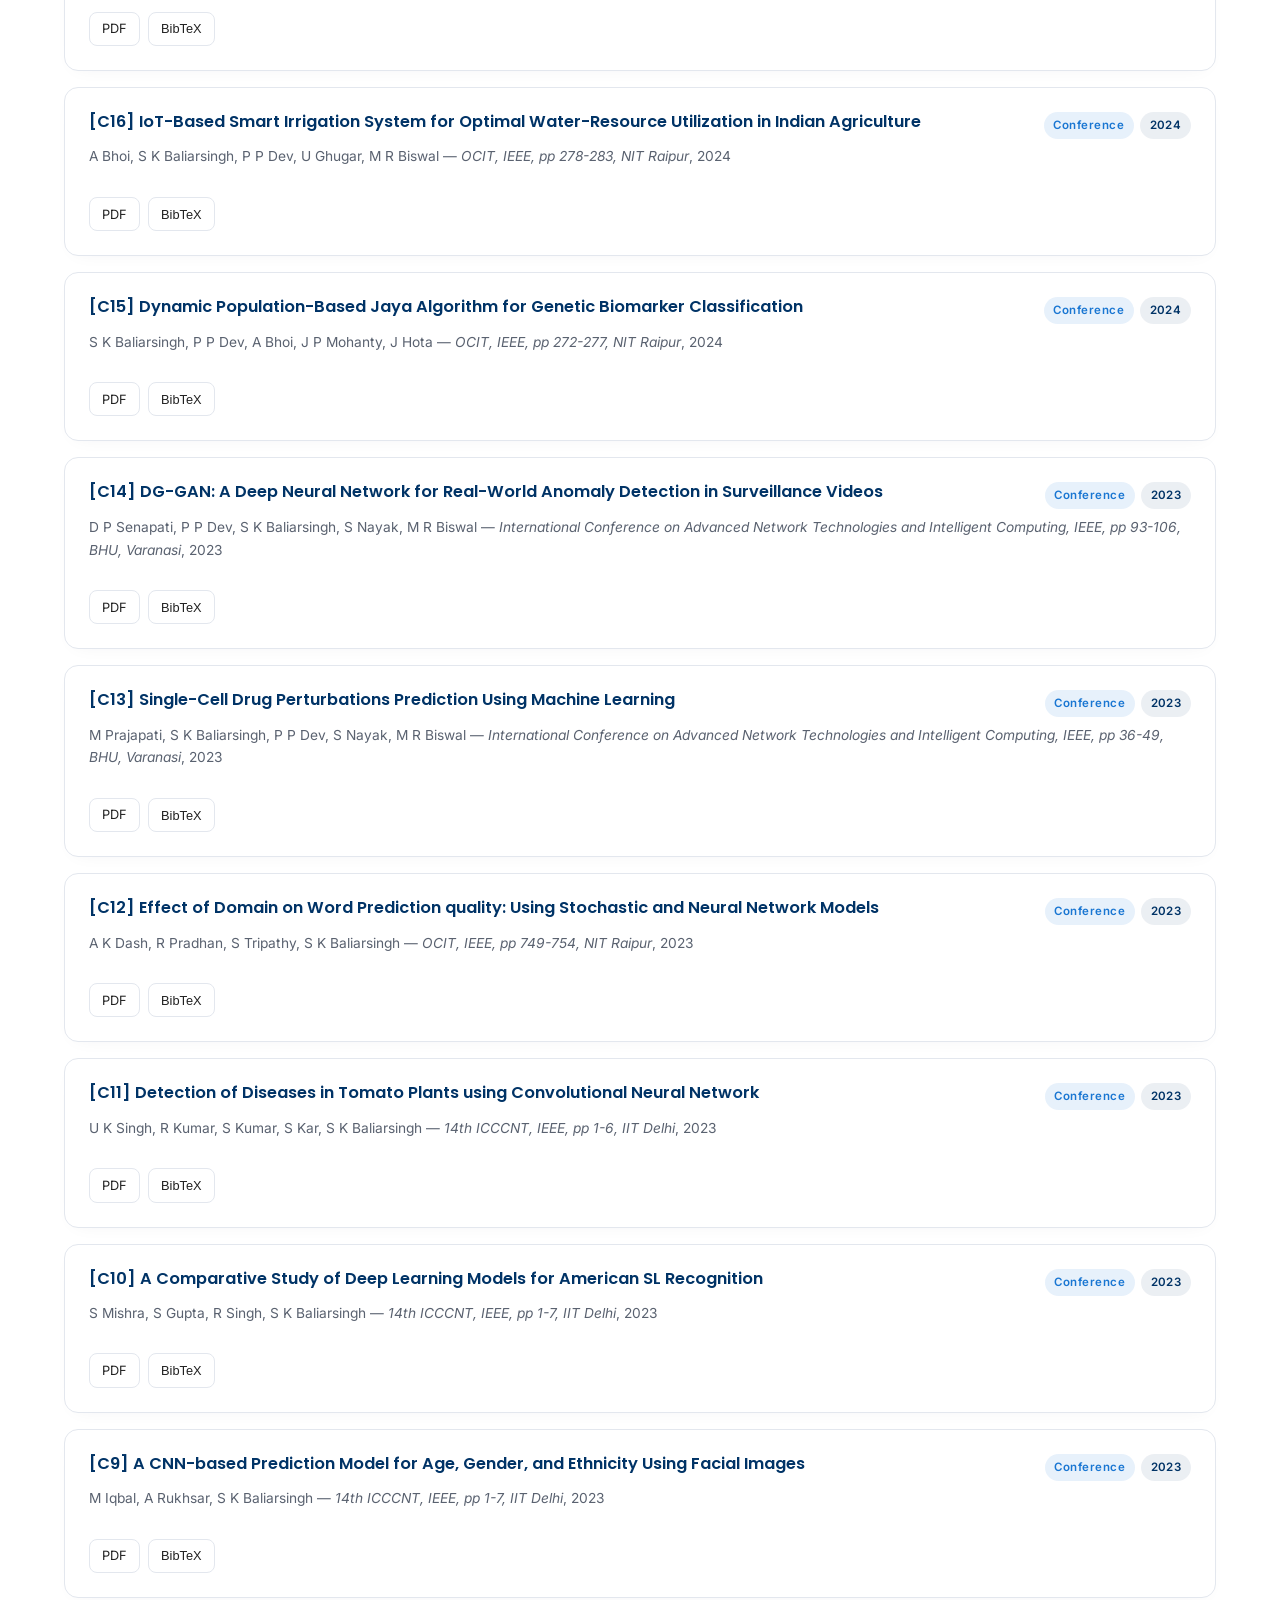
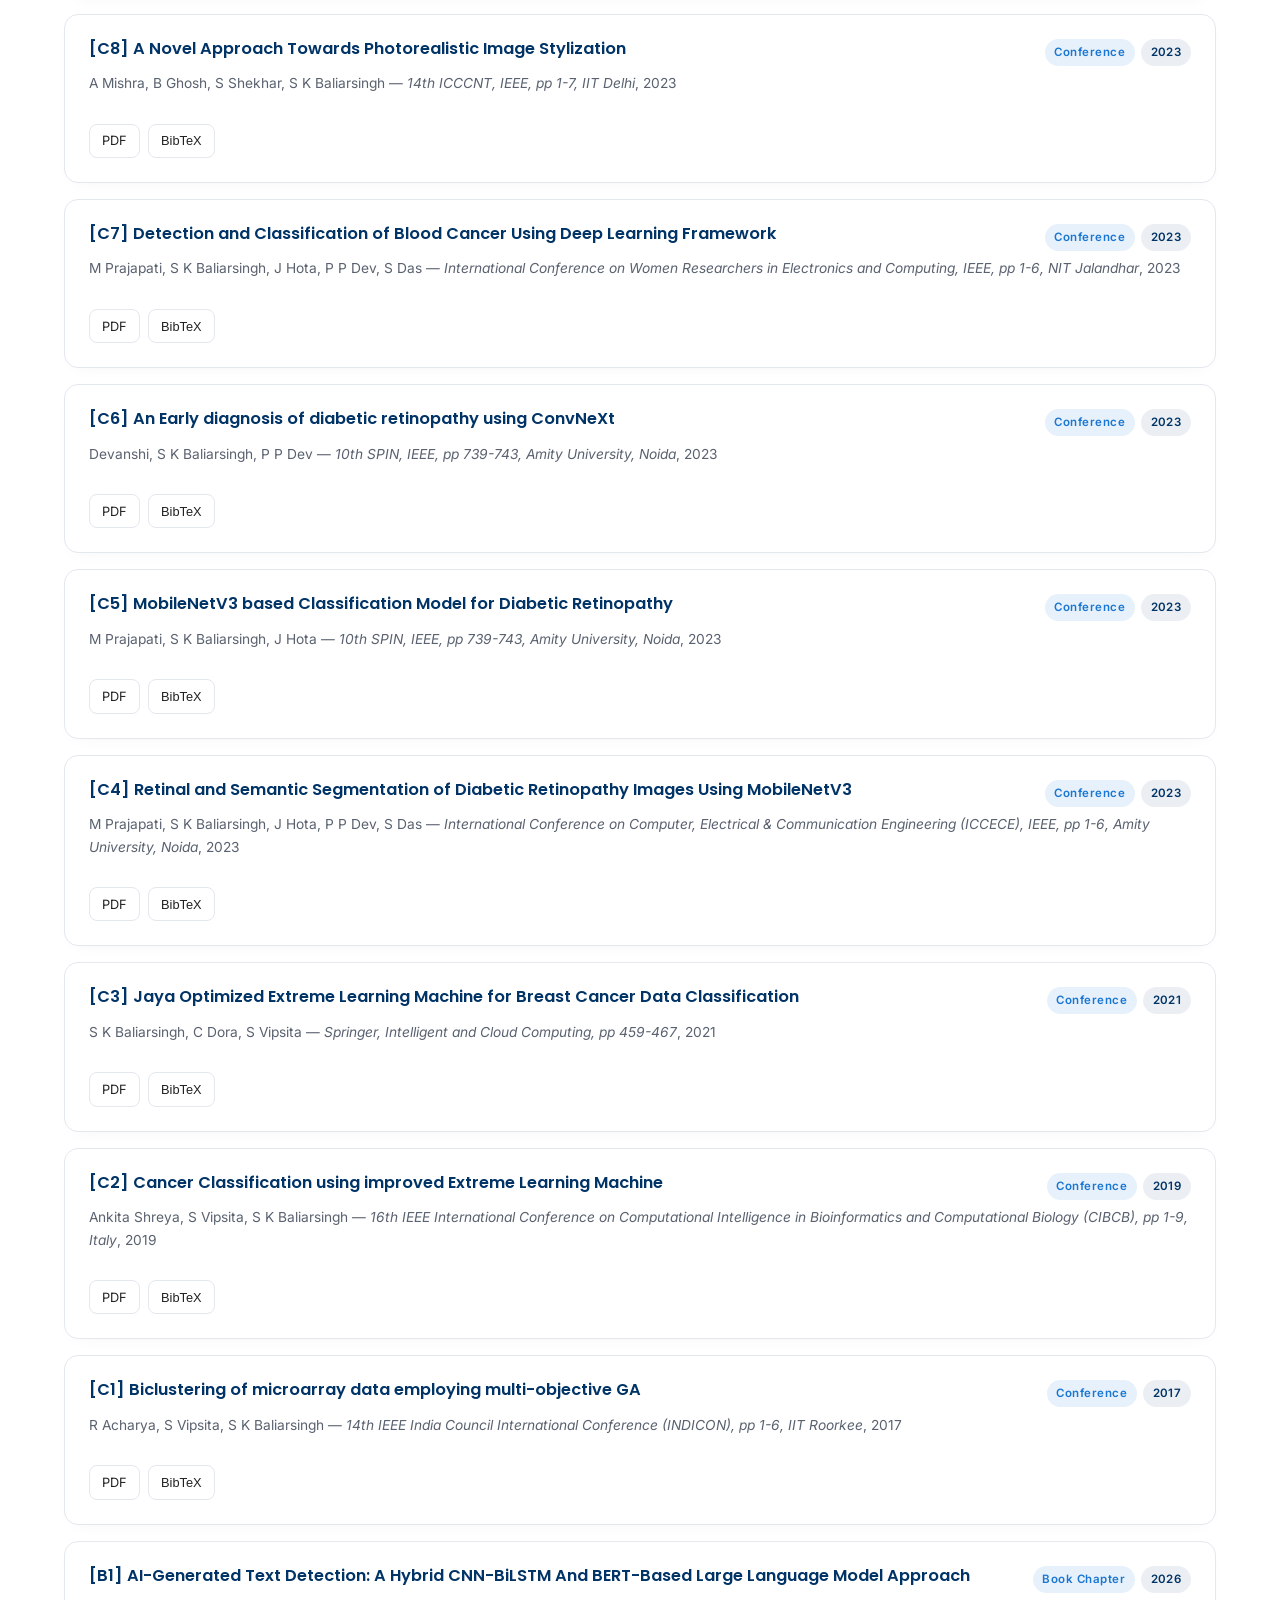
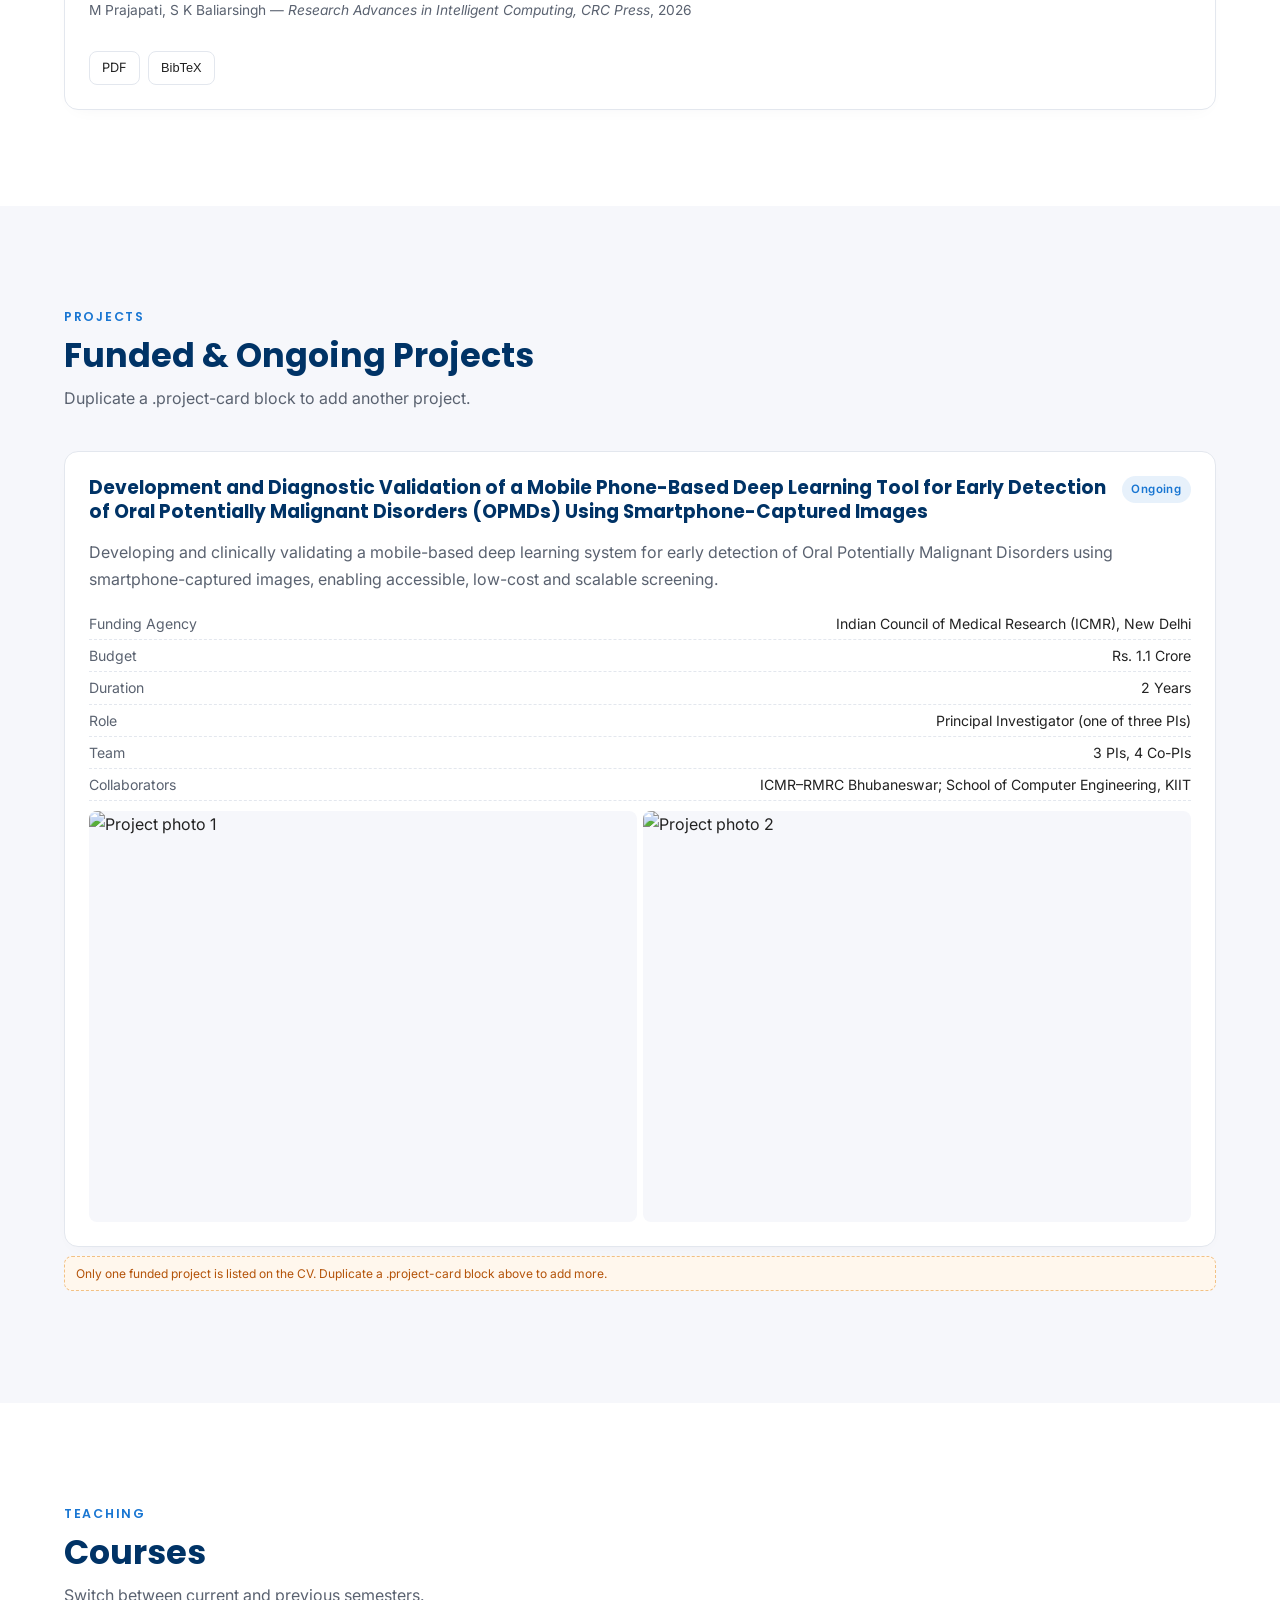
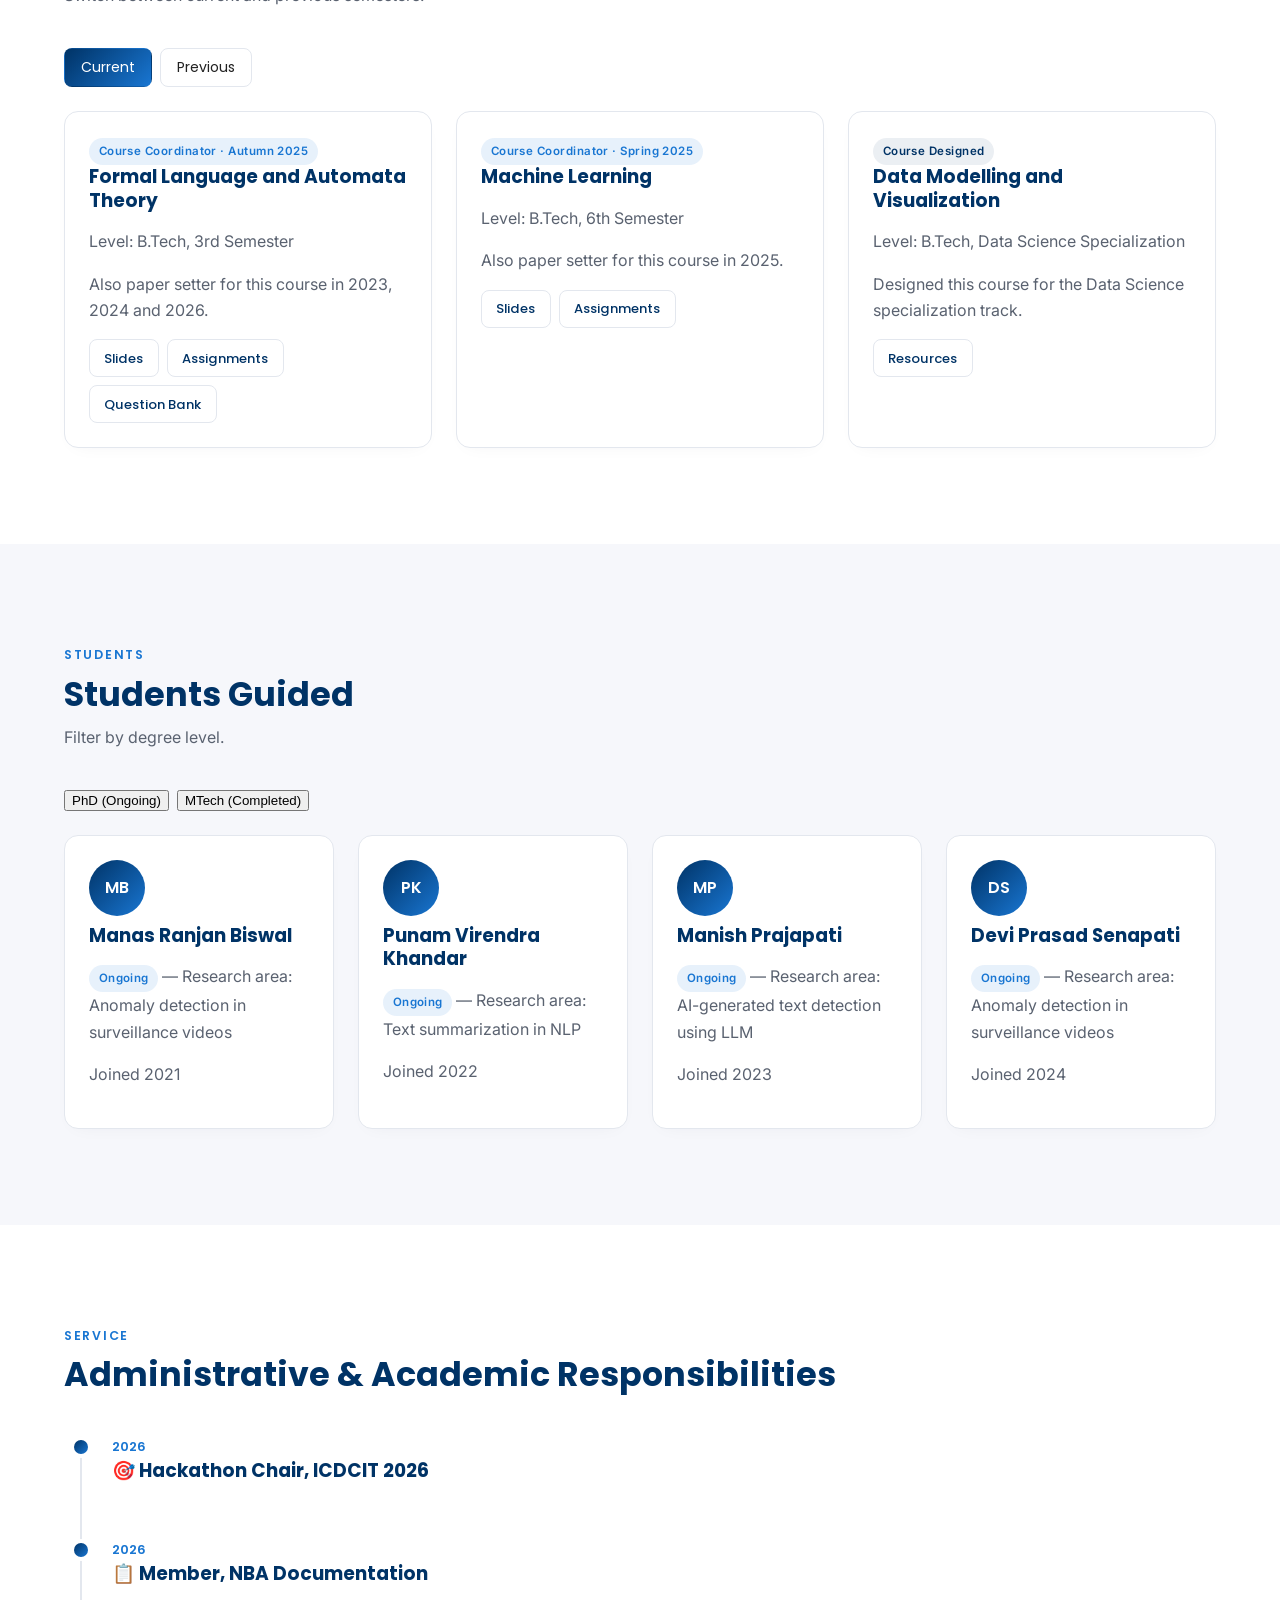
==== commit a70a546b: "Update index.html" ====
--- a/index.html
+++ b/index.html
@@ -1004,7 +1004,7 @@
         <div class="reveal">
           <h3>Quick Stats</h3>
           <div class="stats-grid">
-            <div class="card stat-card"><span class="stat-number" data-count="19">0</span><span class="stat-label">Years Experience</span></div>
+            <div class="card stat-card"><span class="stat-number" data-count="13">0</span><span class="stat-label">Years Experience</span></div>
             <div class="card stat-card"><span class="stat-number" data-count="17">0</span><span class="stat-label">Journal Papers</span></div>
             <div class="card stat-card"><span class="stat-number" data-count="31">0</span><span class="stat-label">Conference Papers</span></div>
             <div class="card stat-card"><span class="stat-number" data-count="1">0</span><span class="stat-label">Funded Projects</span></div>
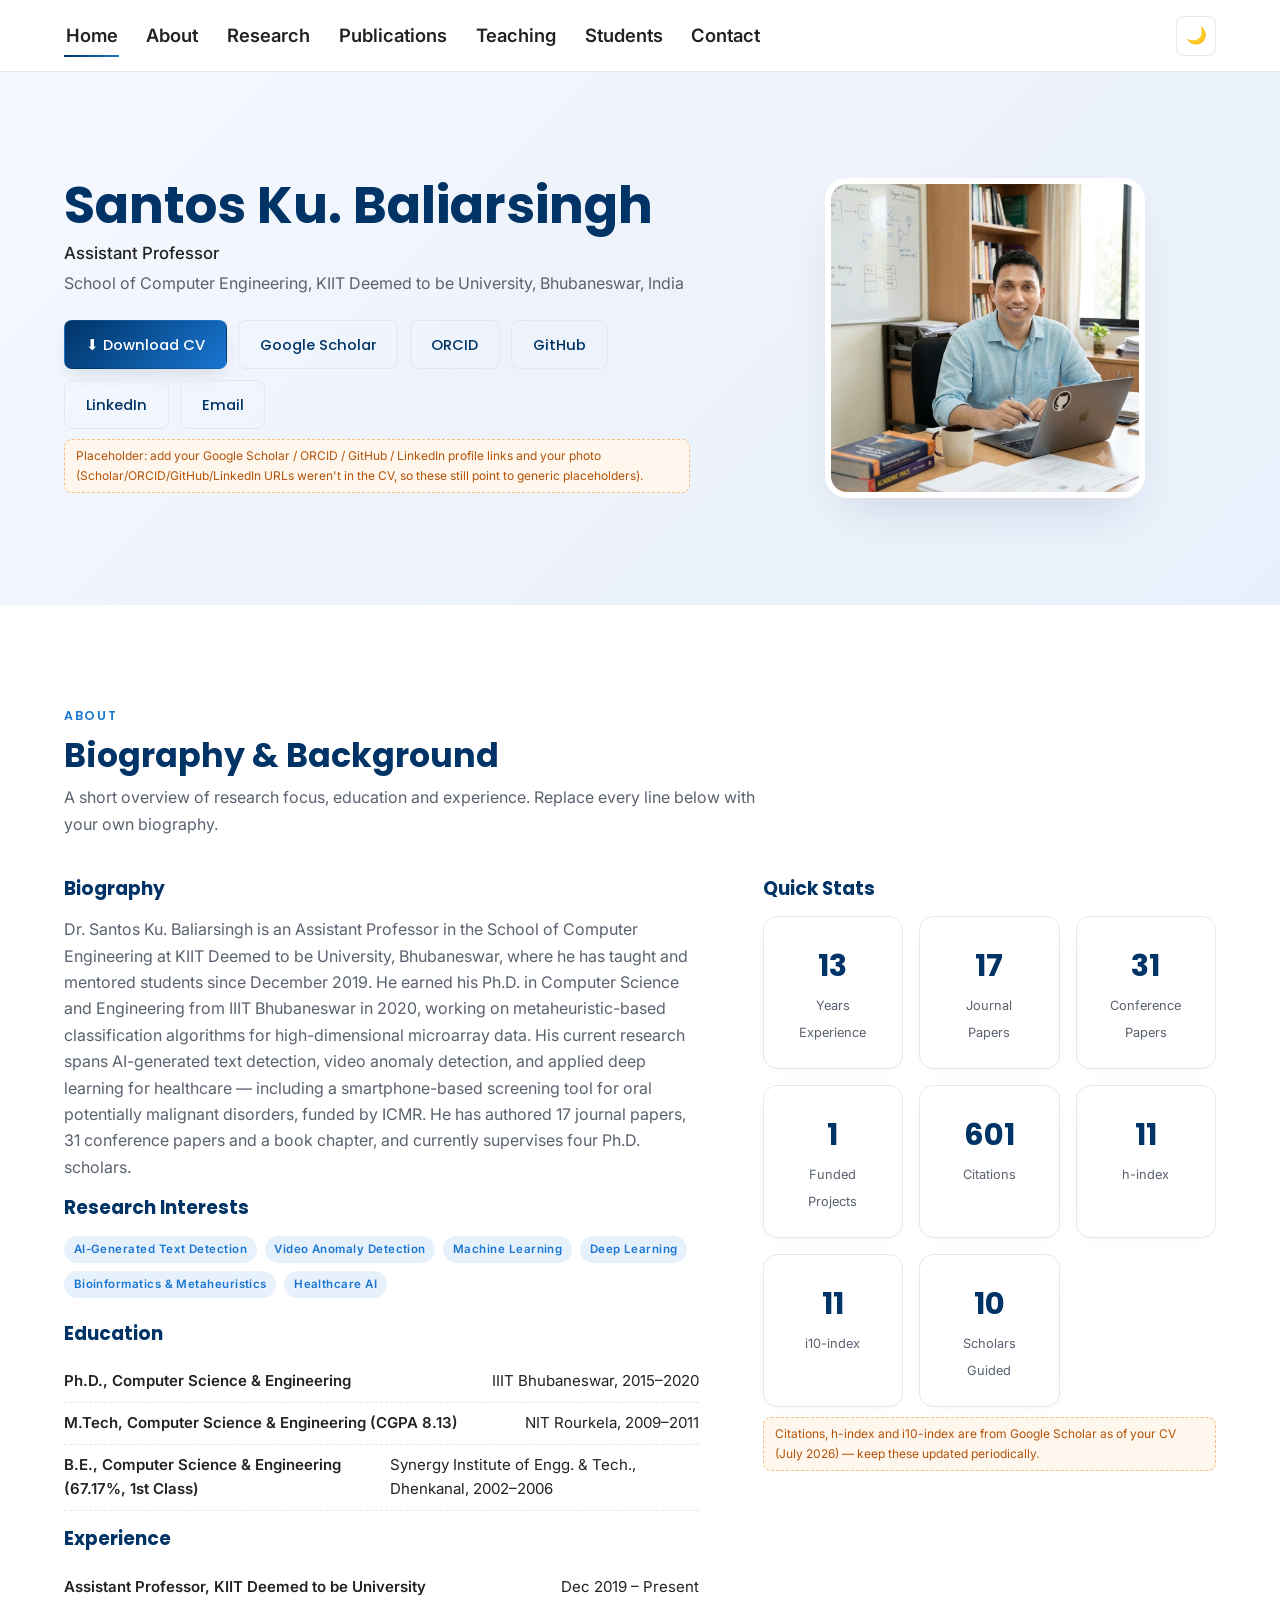
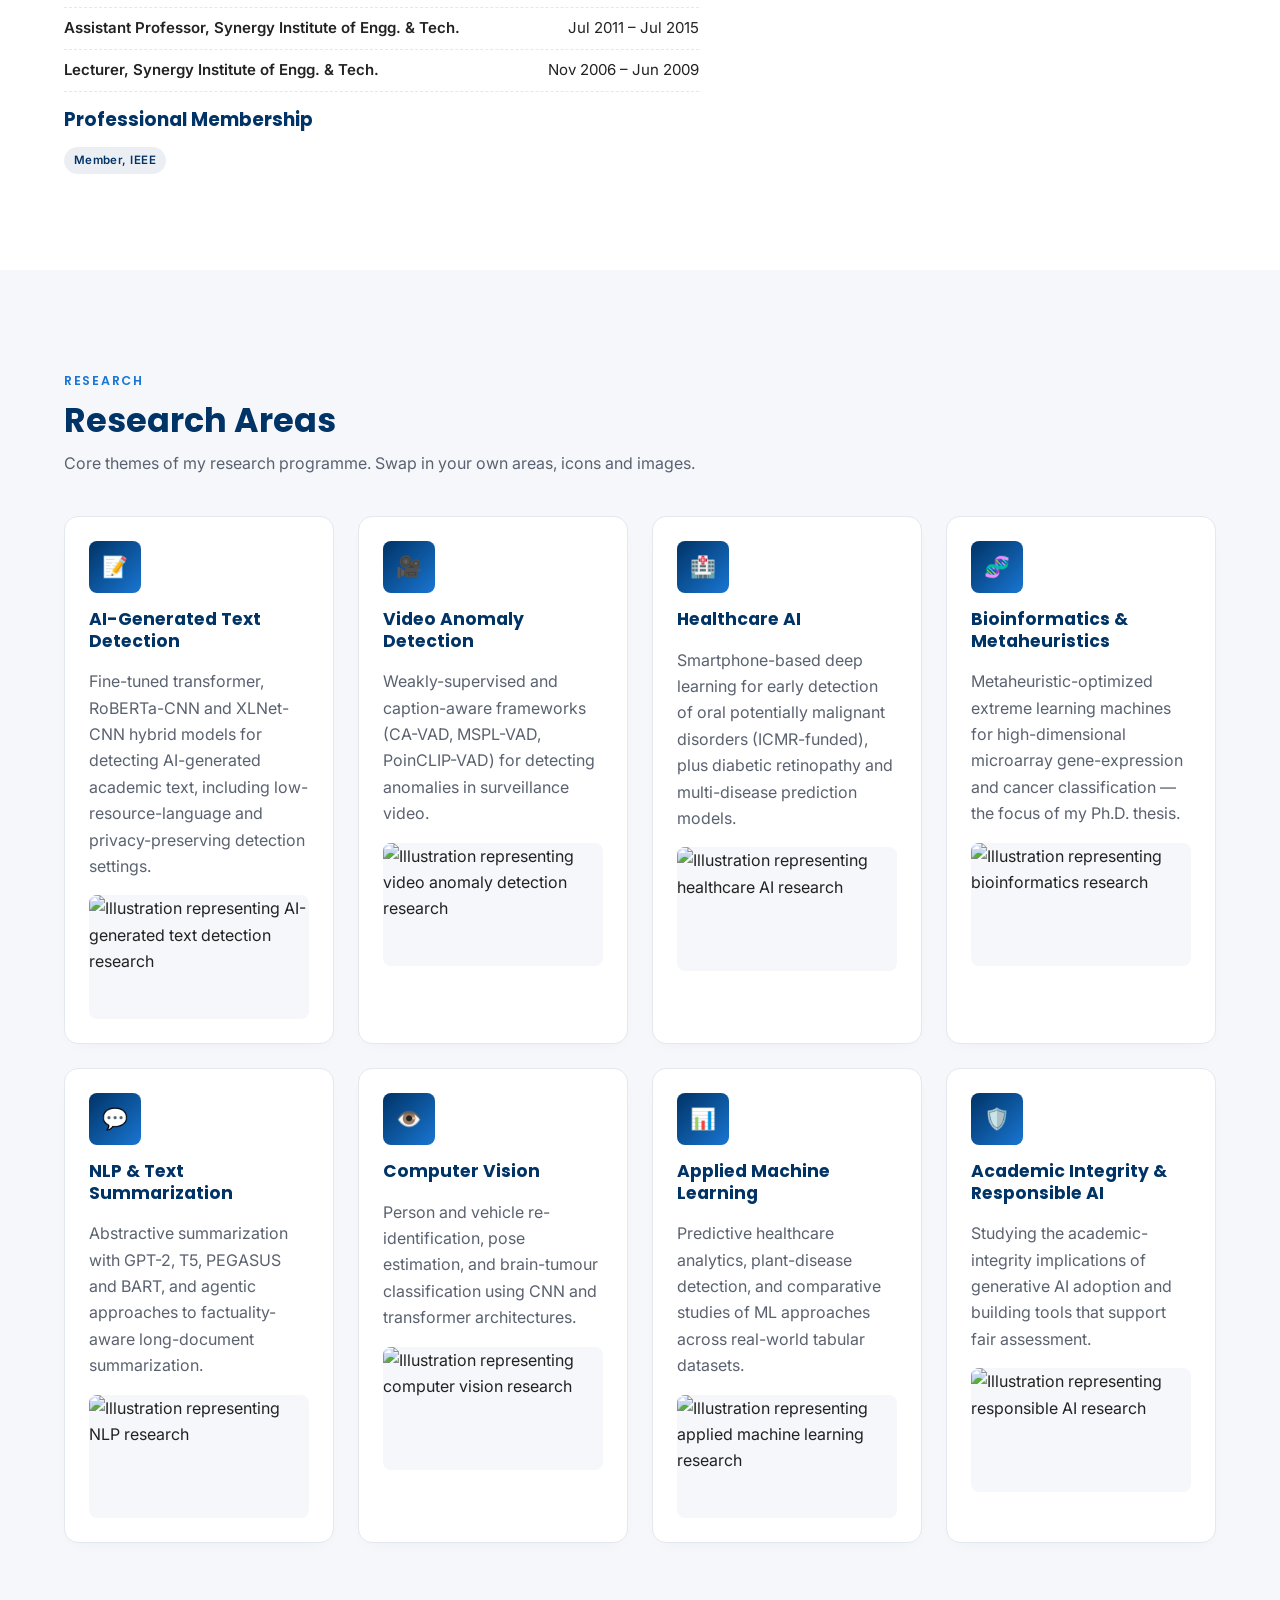
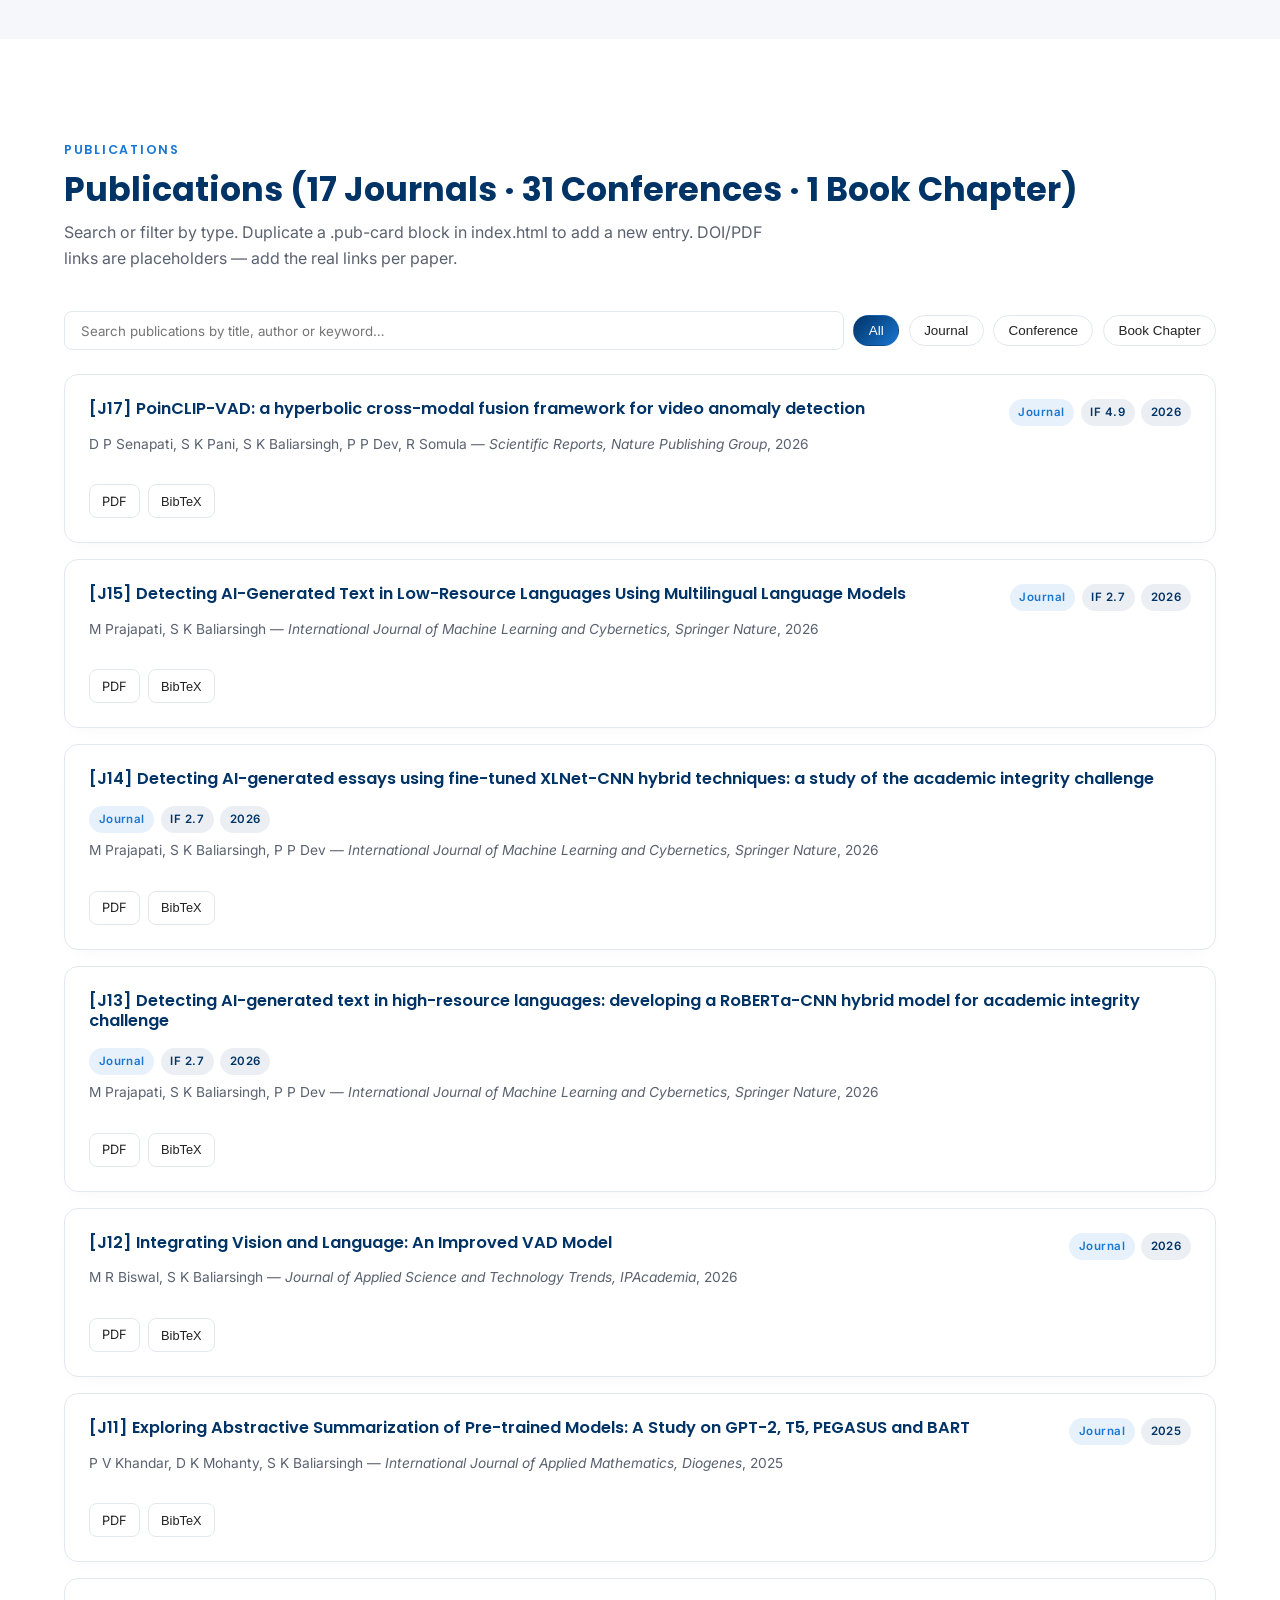
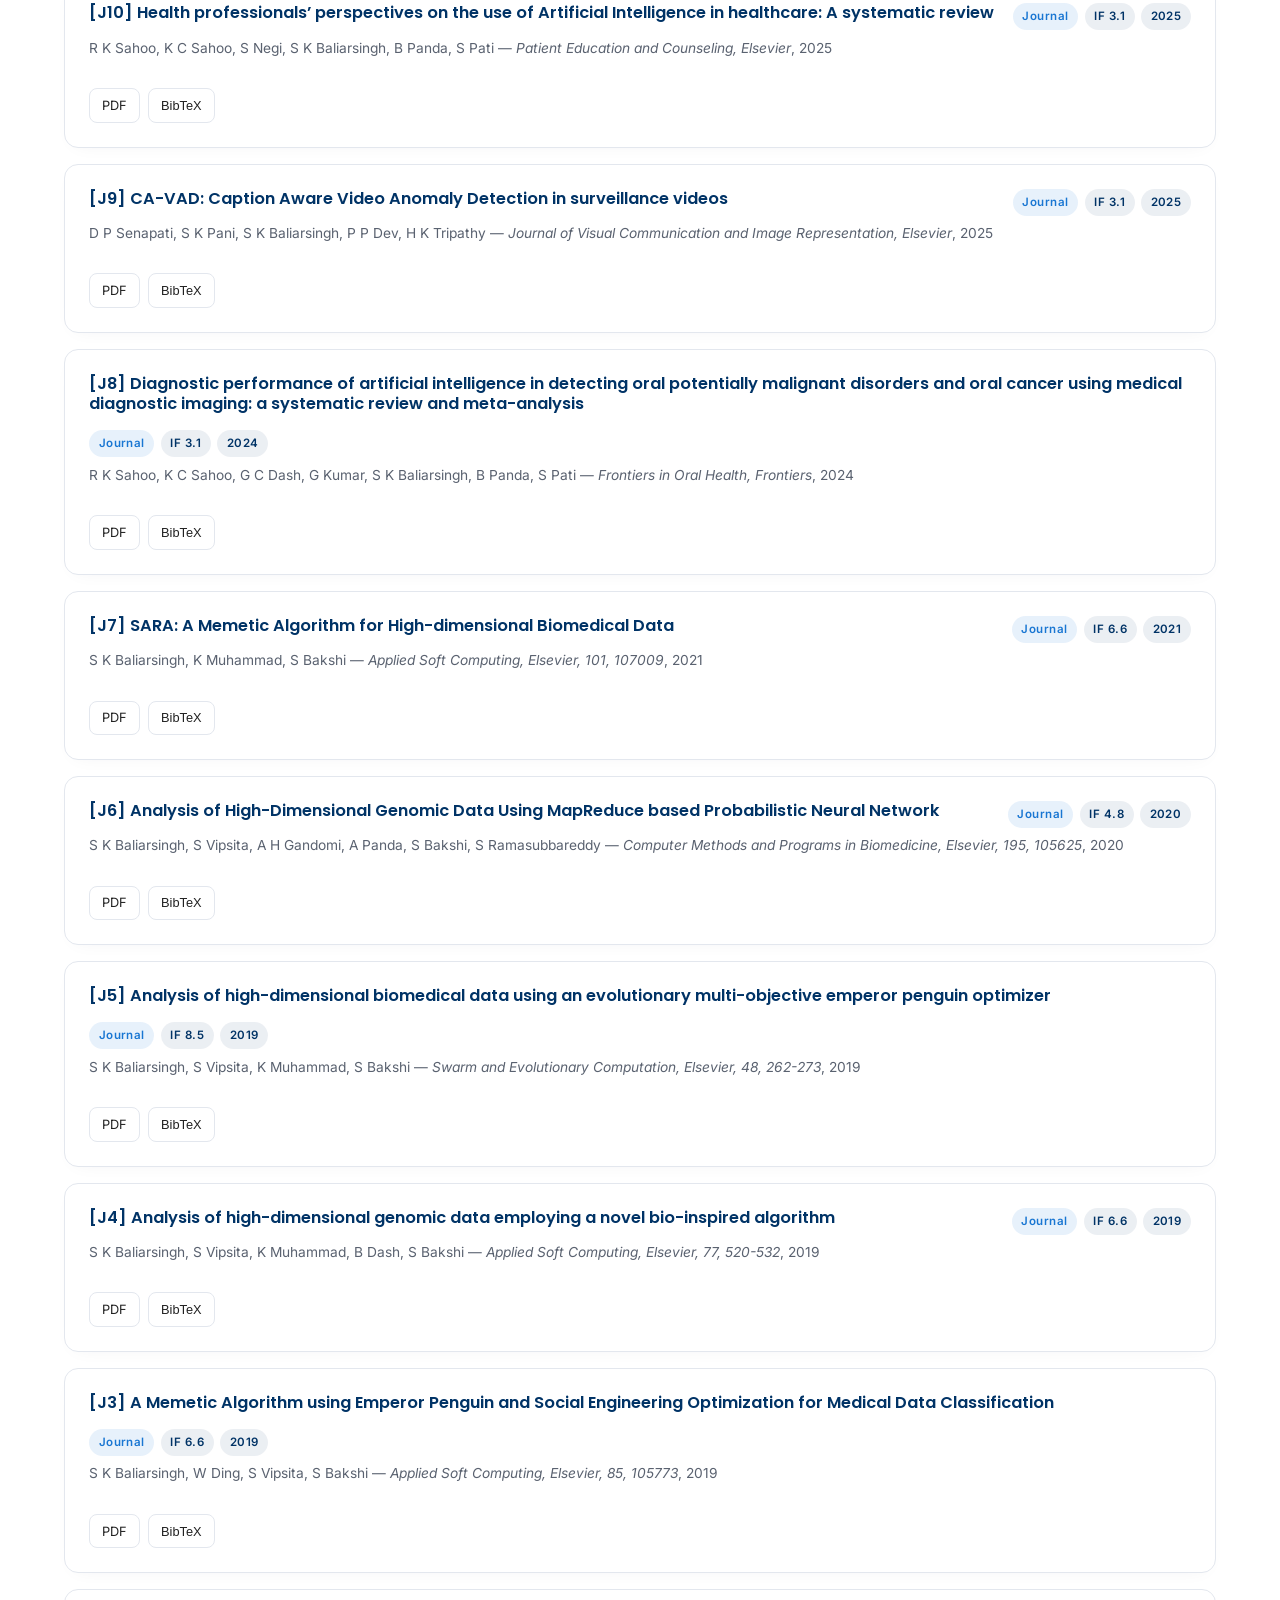
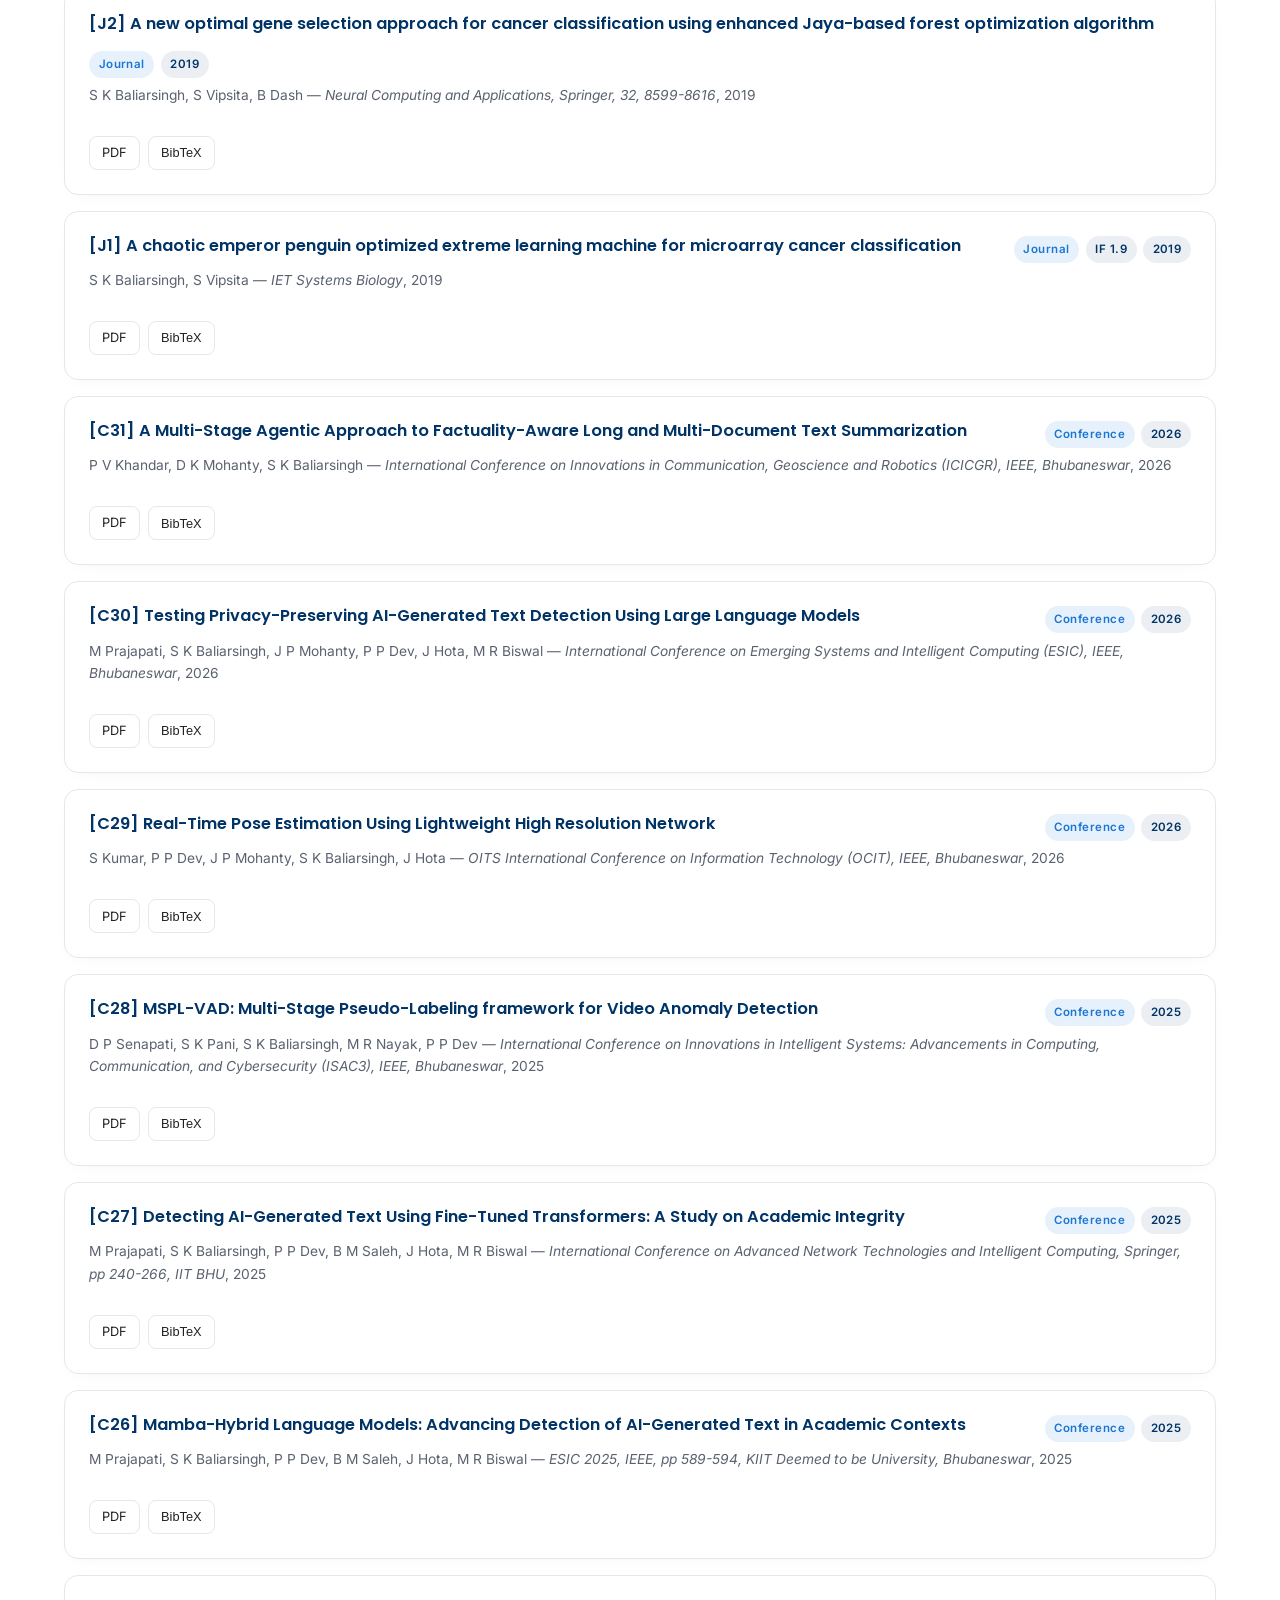
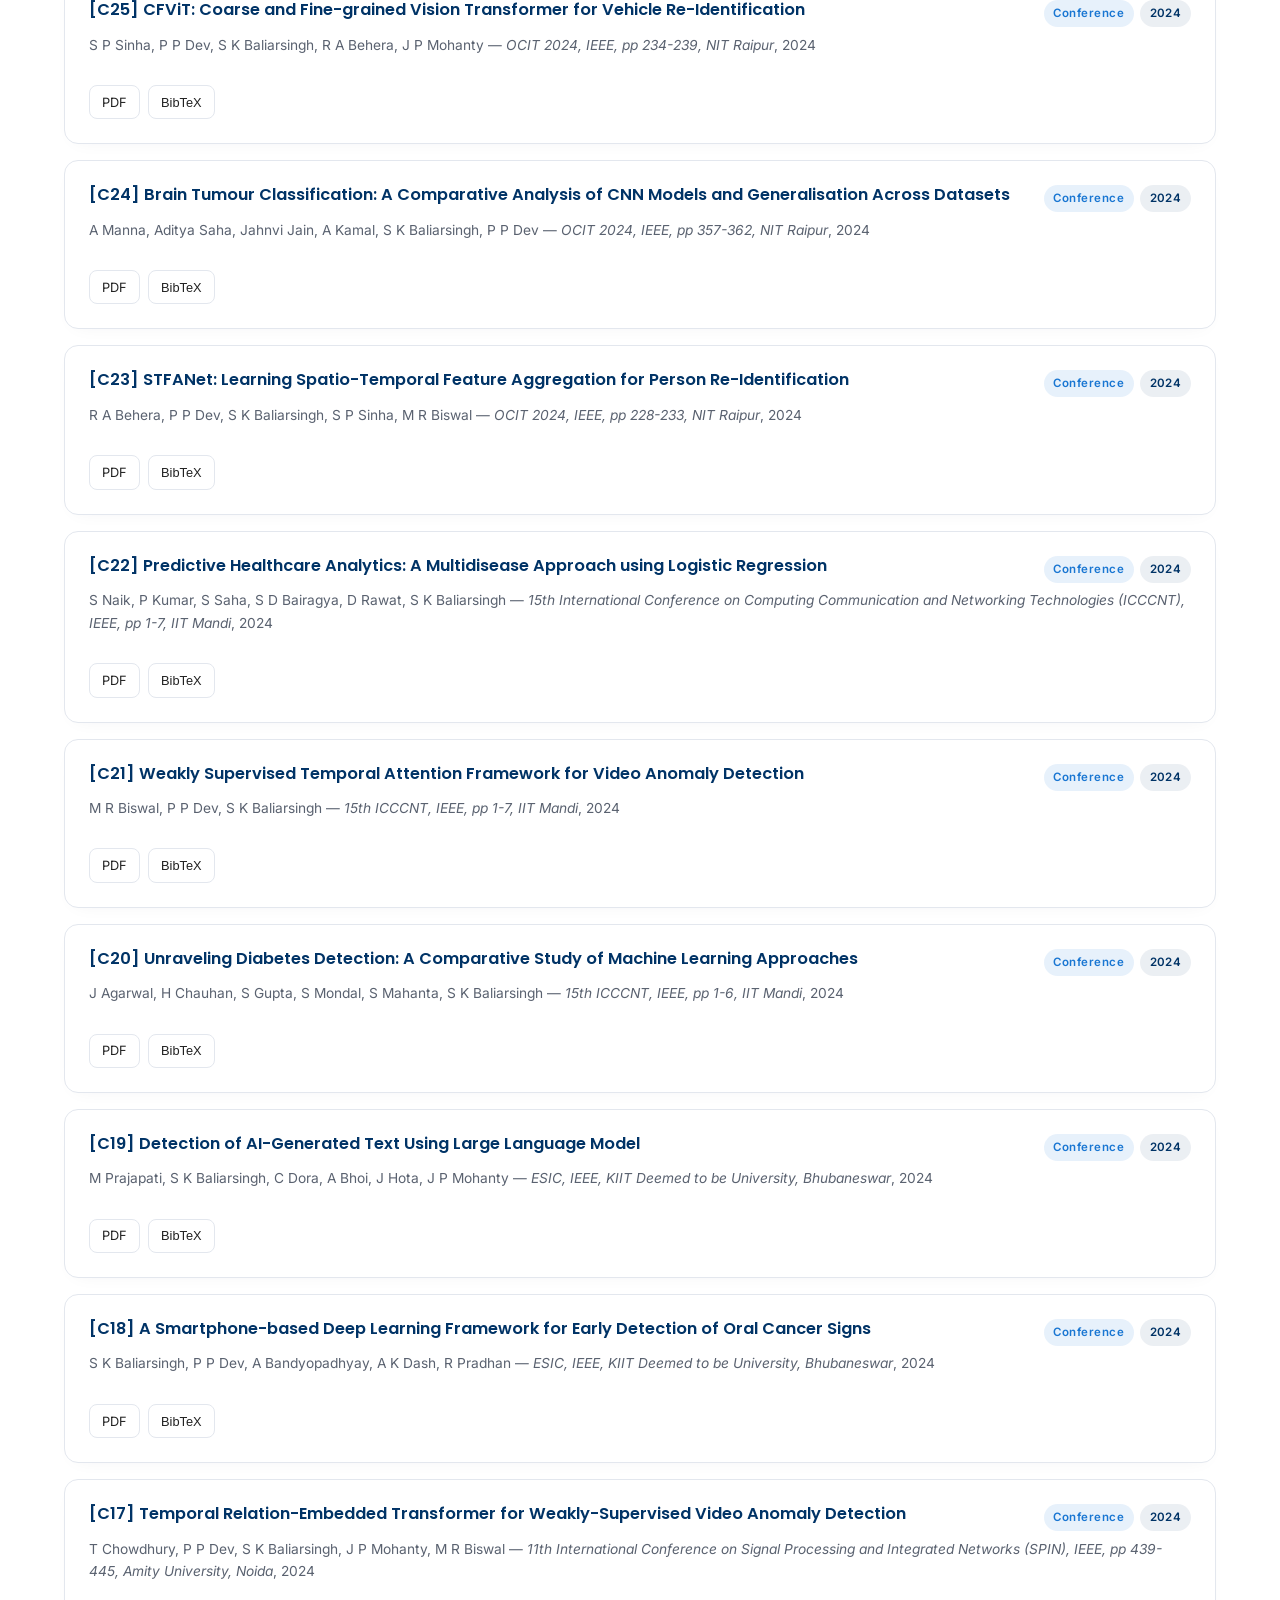
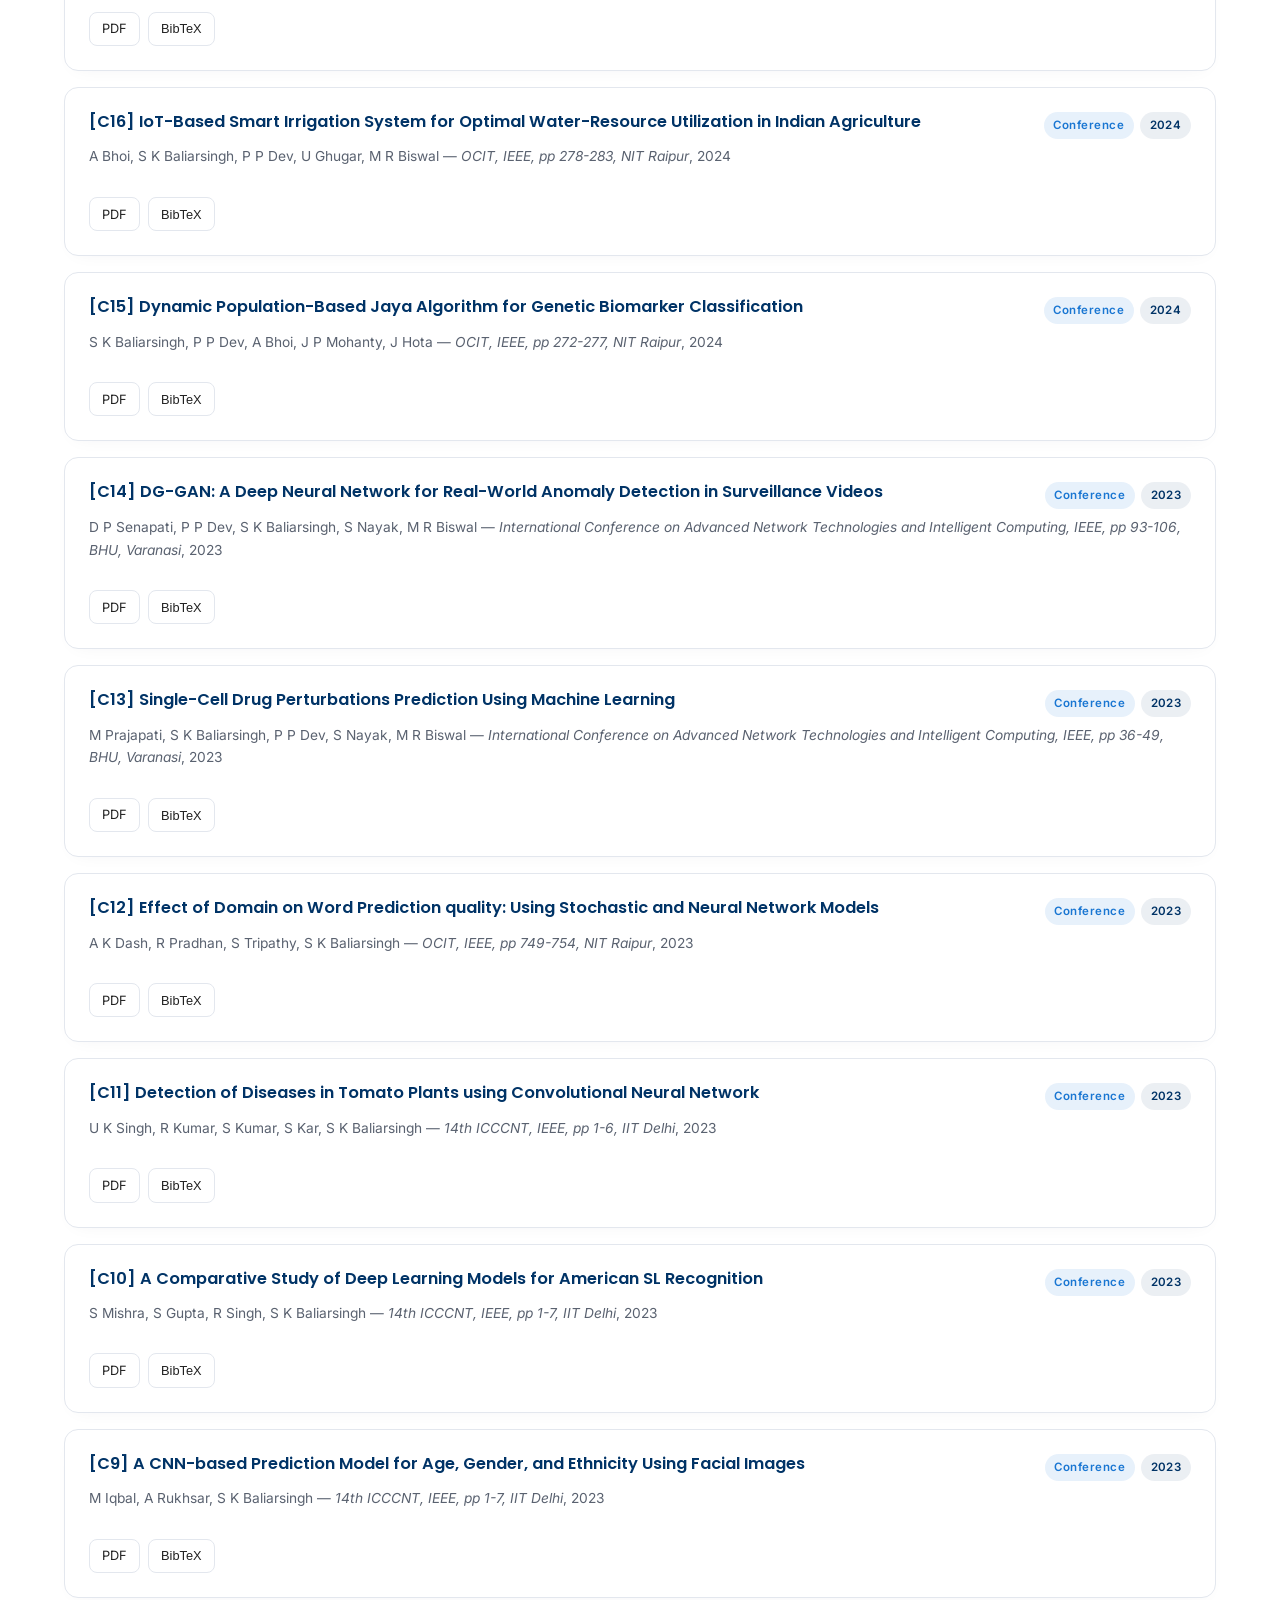
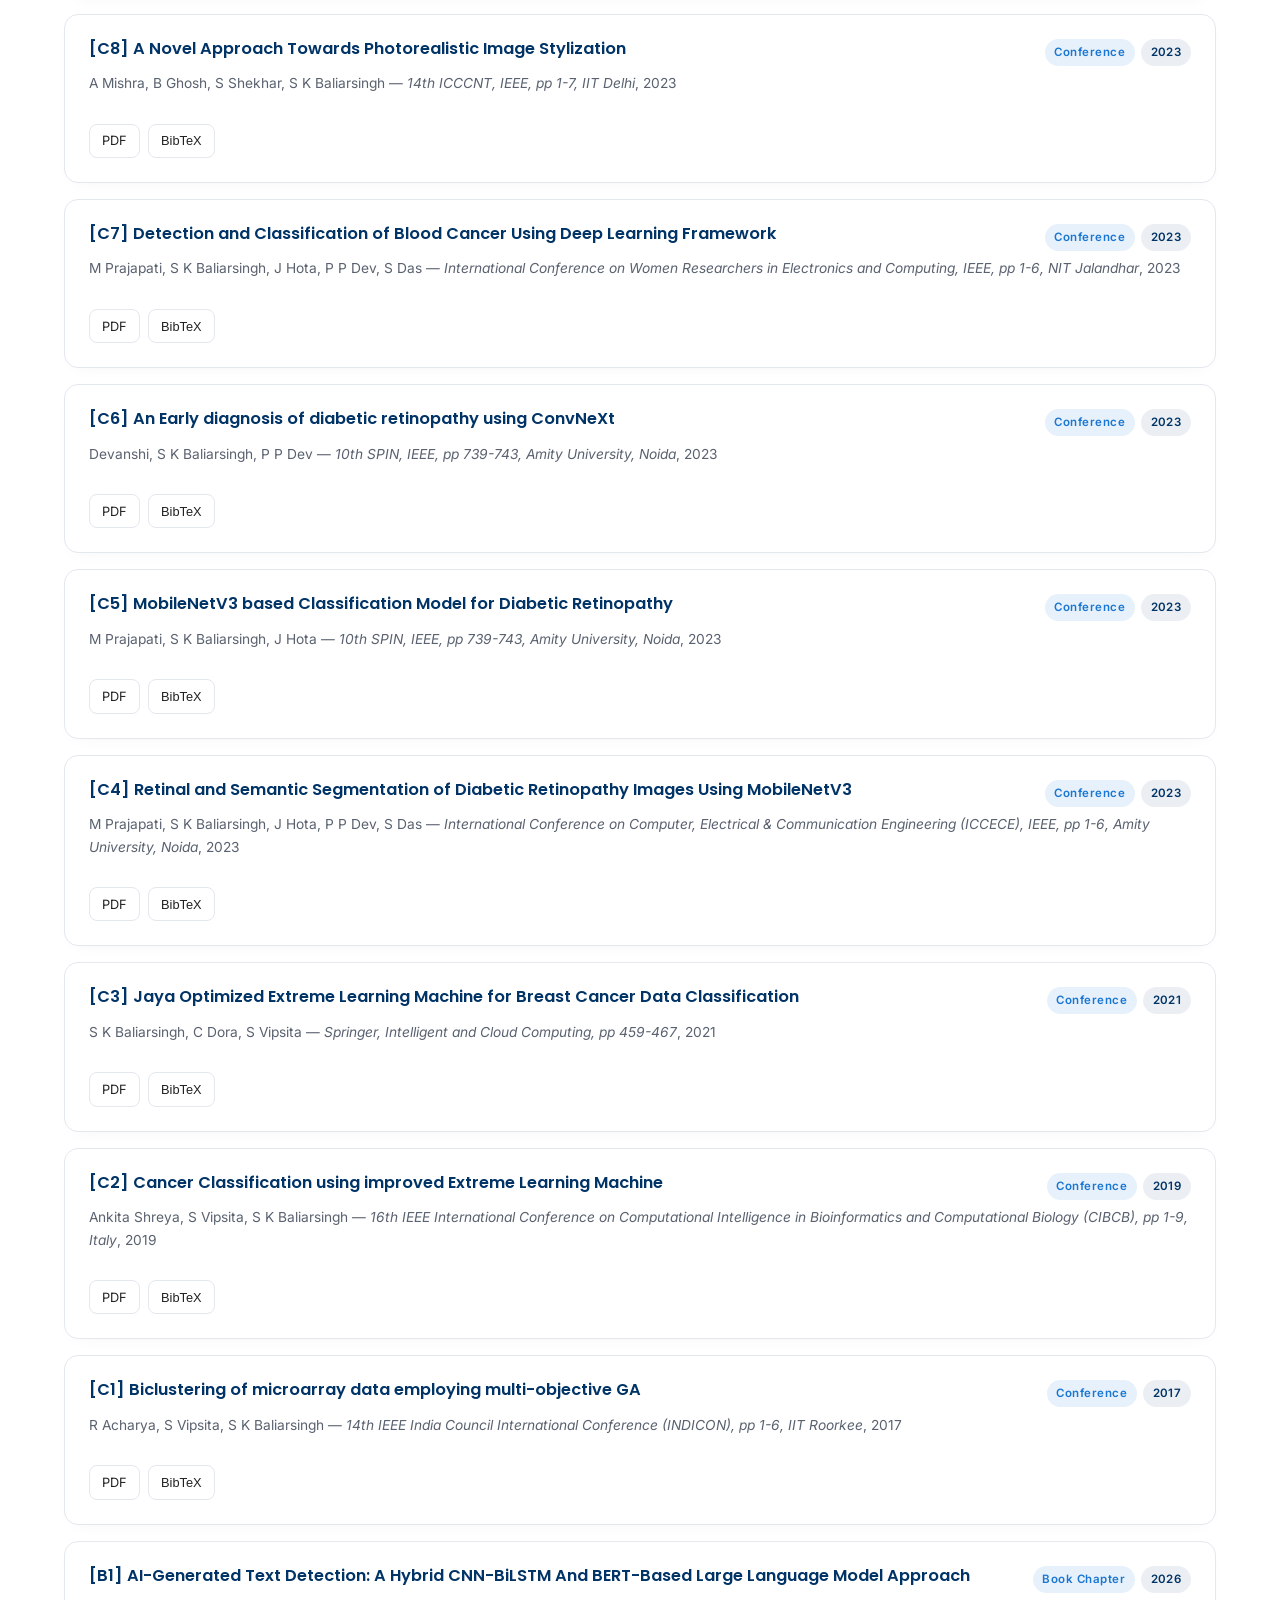
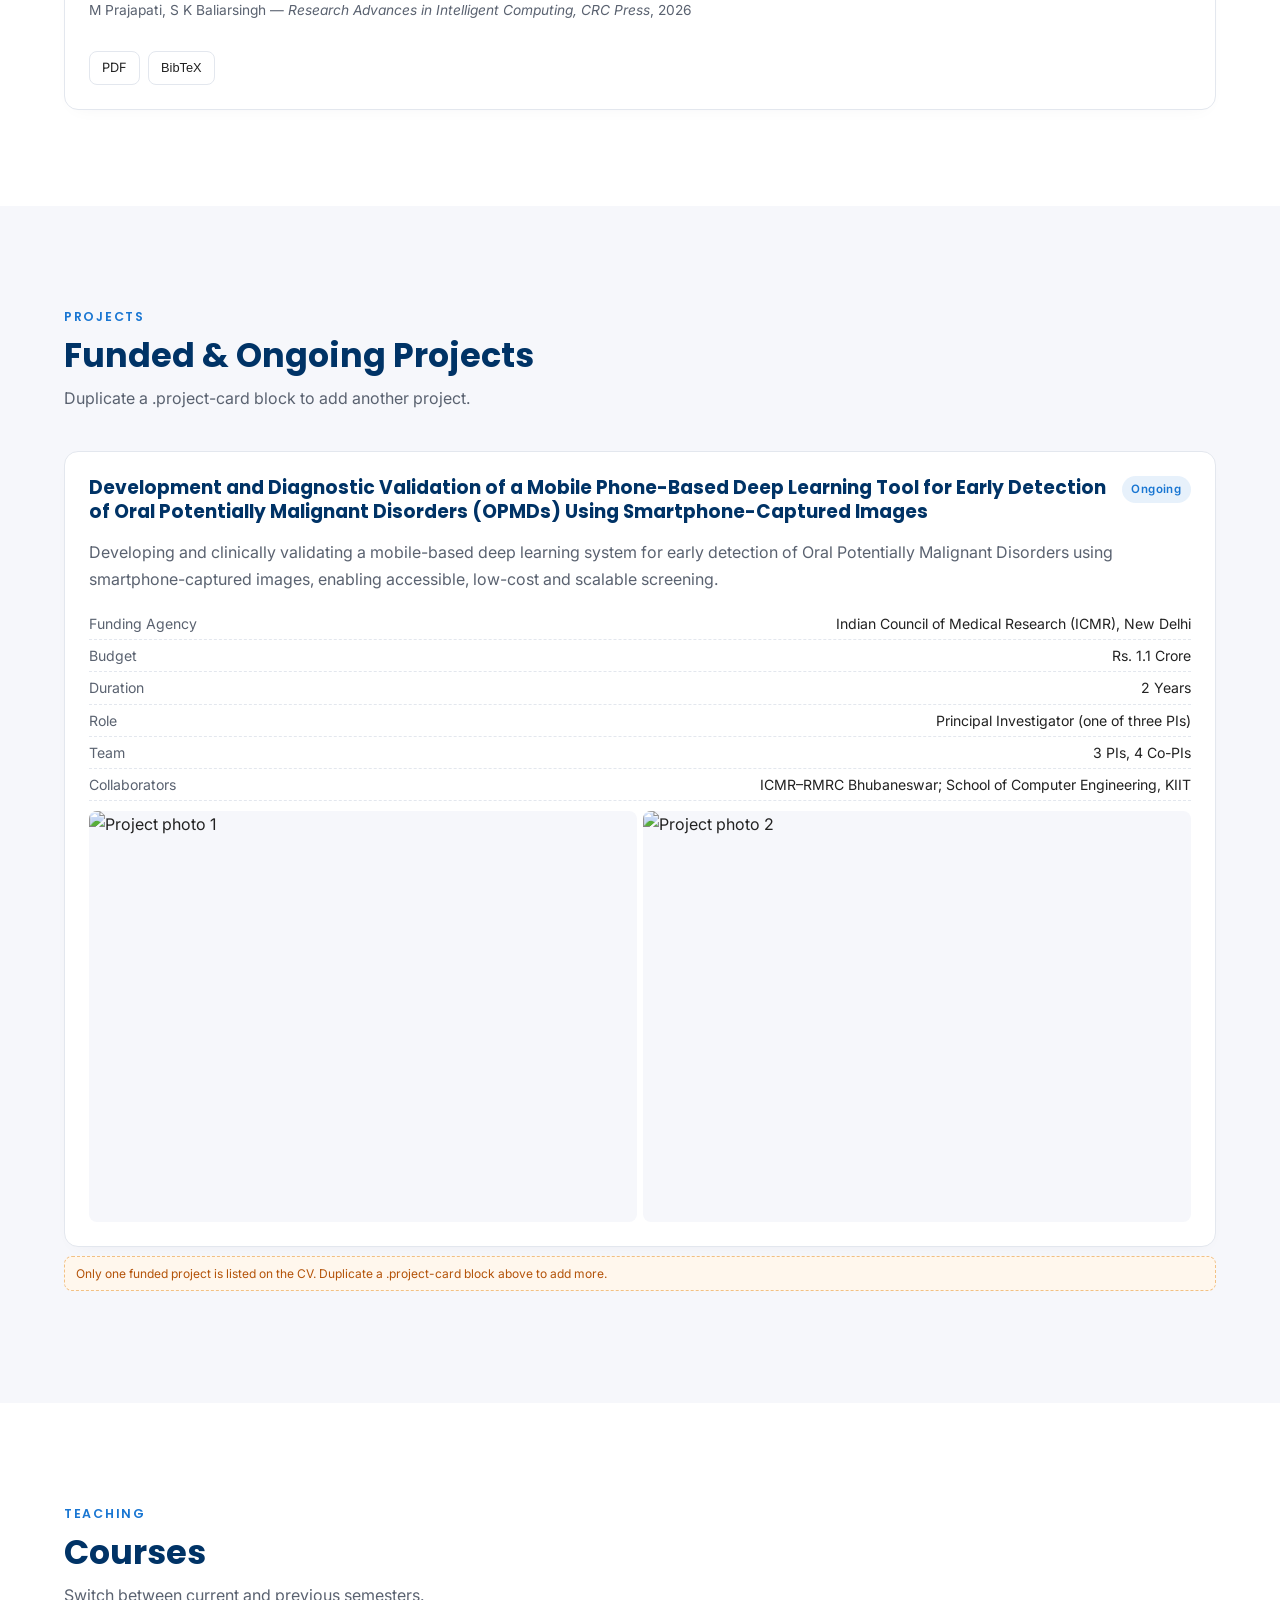
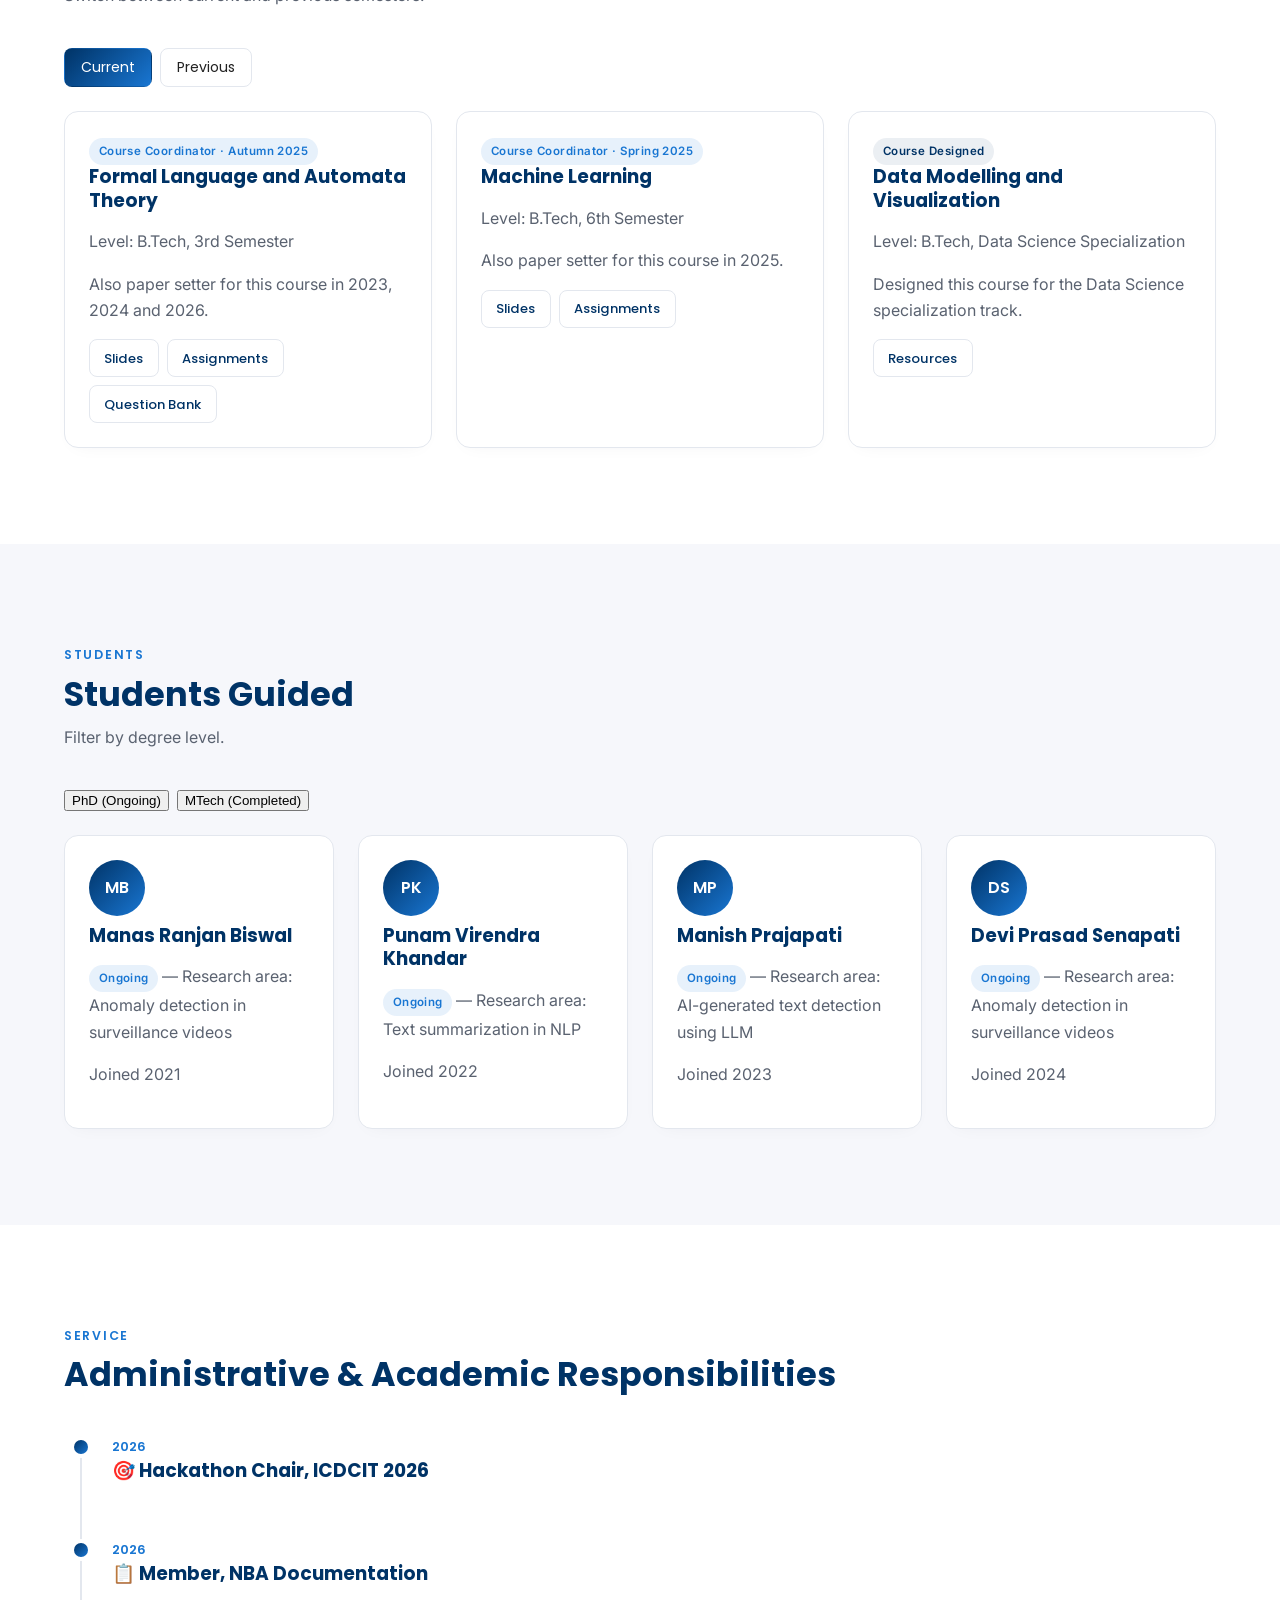
==== commit e8ecfbfb: "Update index.html" ====
--- a/index.html
+++ b/index.html
@@ -312,8 +312,8 @@
 
 .nav-links a {
   color: var(--color-text);
-  font-size: 0.92rem;
-  font-weight: 500;
+  font-size: 1.15rem;
+  font-weight: 600;
   position: relative;
   padding: 0.4rem 0.1rem;
 }
@@ -898,14 +898,14 @@
       <li><a href="#about">About</a></li>
       <li><a href="#research">Research</a></li>
       <li><a href="#publications">Publications</a></li>
-      <li><a href="#projects">Projects</a></li>
+      <!--<li><a href="#projects">Projects</a></li>-->
       <li><a href="#teaching">Teaching</a></li>
       <li><a href="#students">Students</a></li>
-      <li><a href="#awards">Responsibilities</a></li>
-      <li><a href="#activities">Activities</a></li>
-      <li><a href="#gallery">Gallery</a></li>
-      <li><a href="#news">News</a></li>
-      <li><a href="#resources">Resources</a></li>
+      <!-- <li><a href="#awards">Responsibilities</a></li>-->
+     <!-- <li><a href="#activities">Activities</a></li>-->
+     <!-- <li><a href="#gallery">Gallery</a></li>-->
+     <!-- <li><a href="#news">News</a></li>-->
+    <!--  <li><a href="#resources">Resources</a></li>-->
       <li><a href="#contact">Contact</a></li>
     </ul>
     <div class="nav-controls">
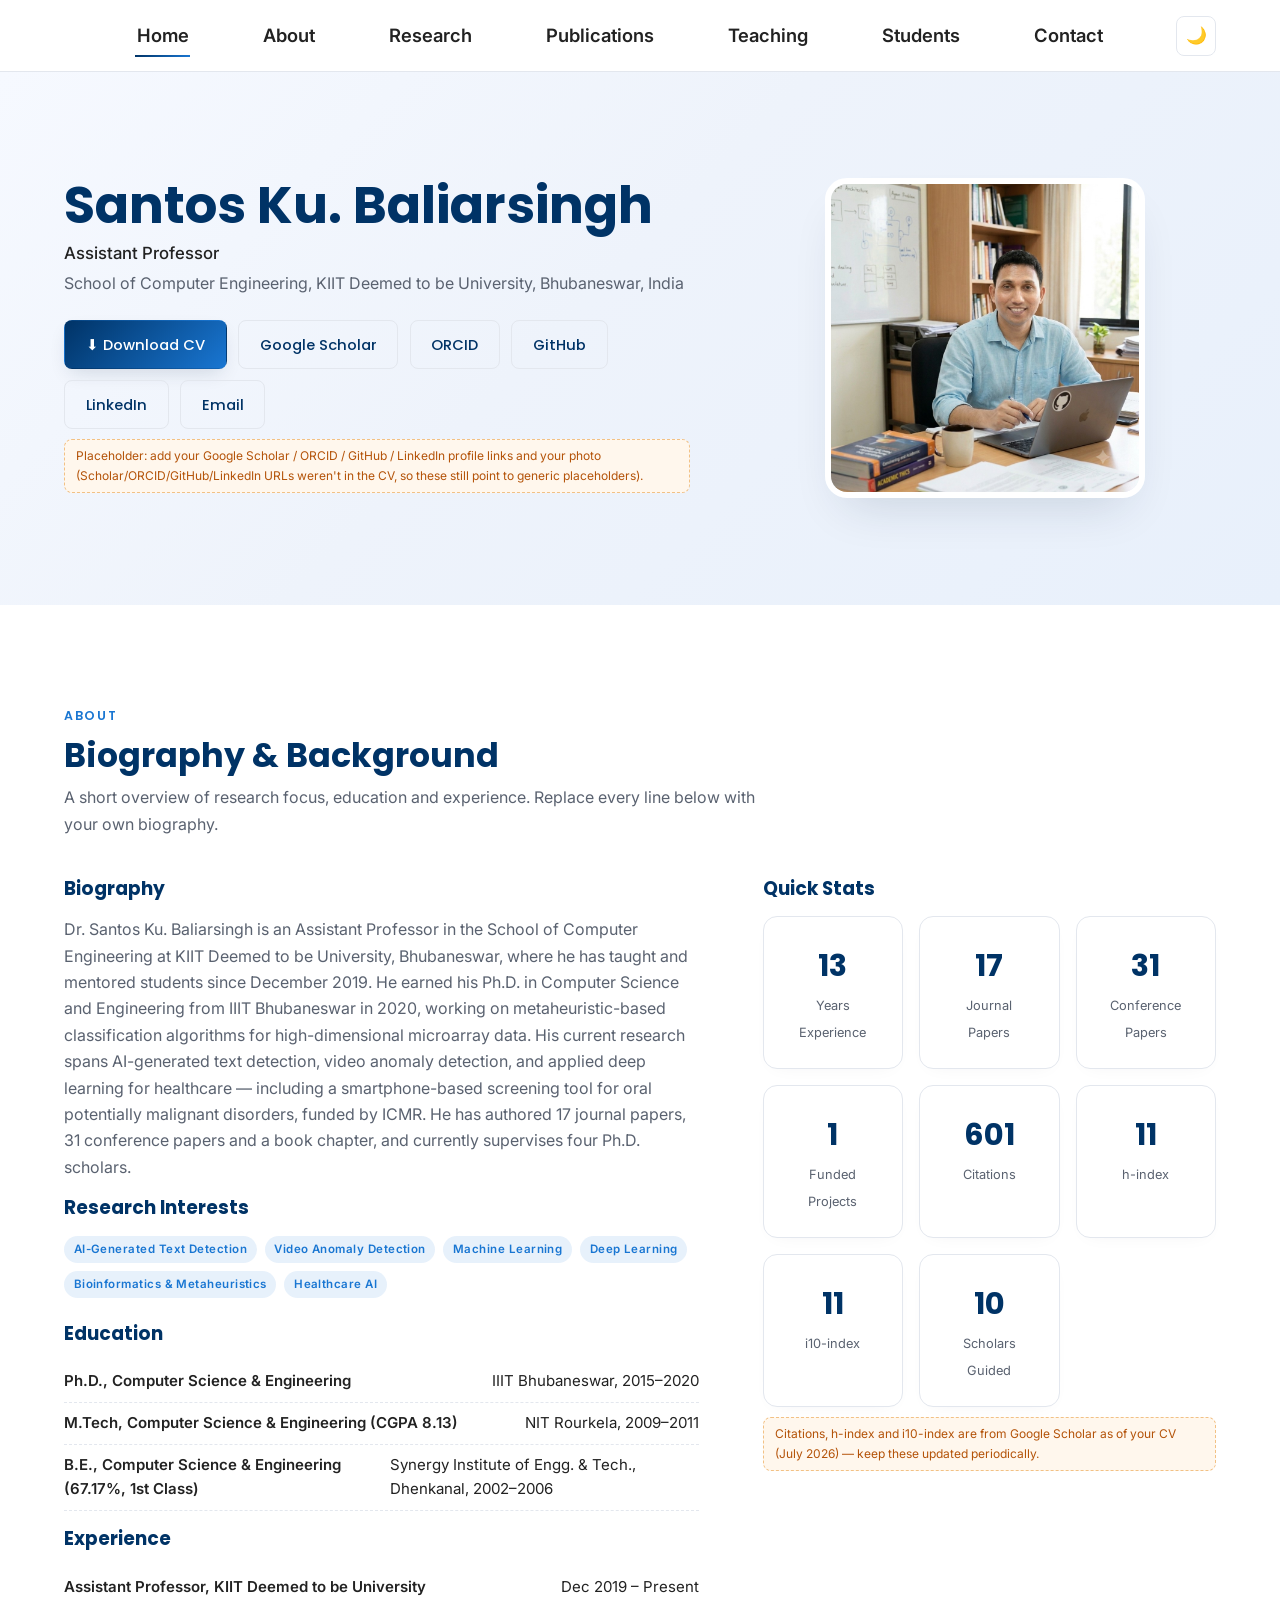
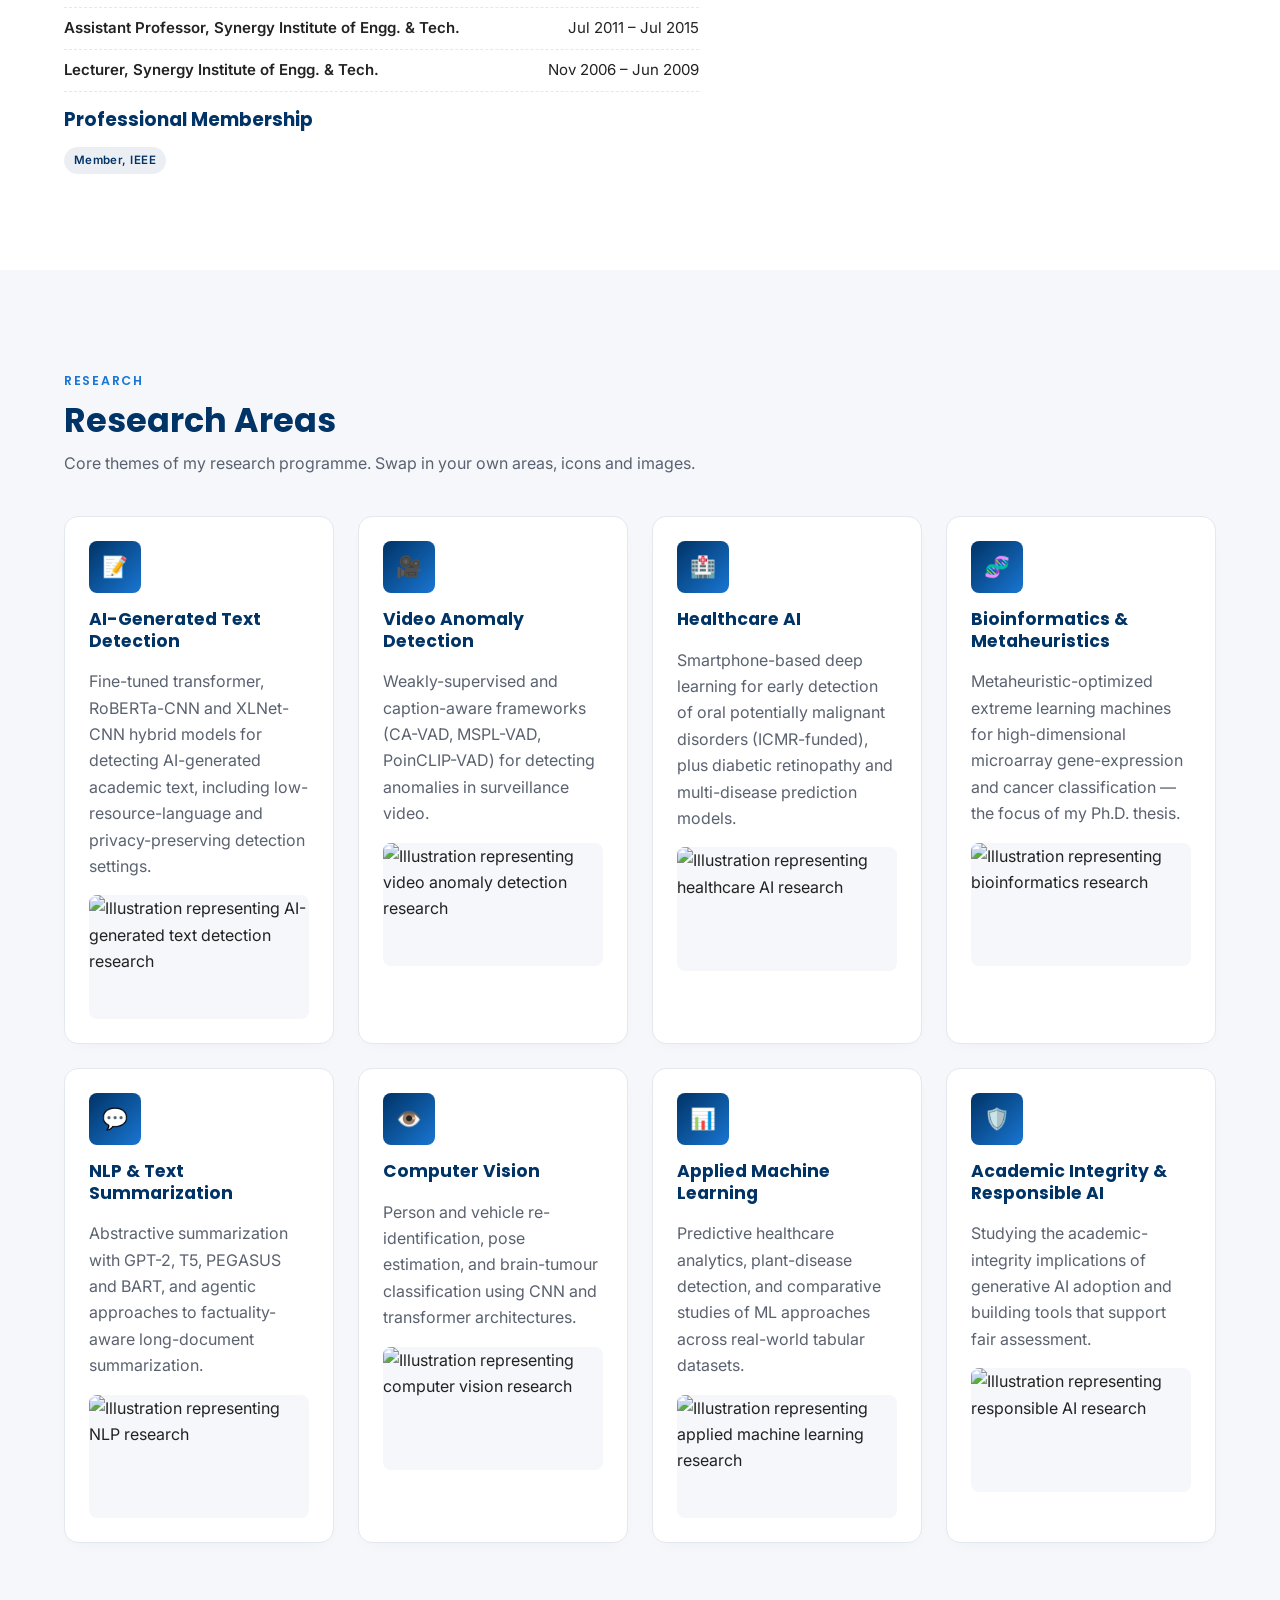
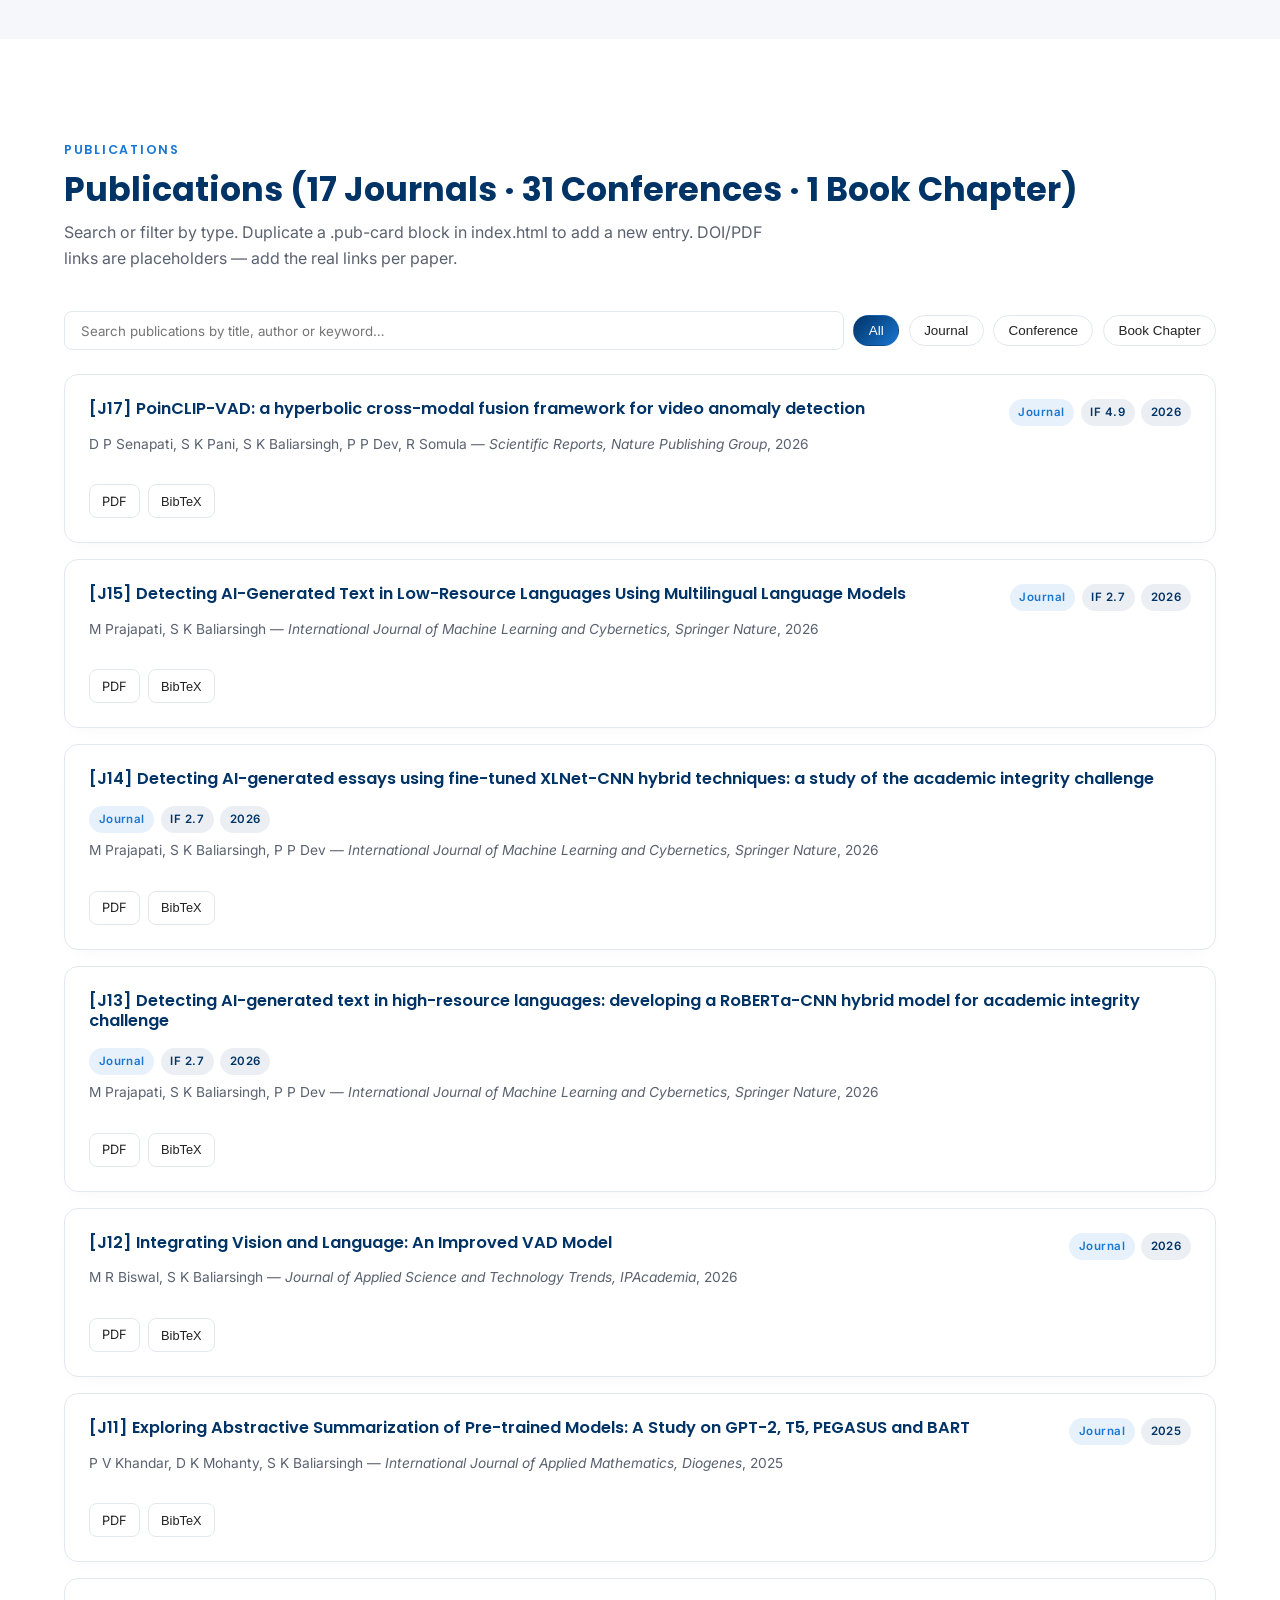
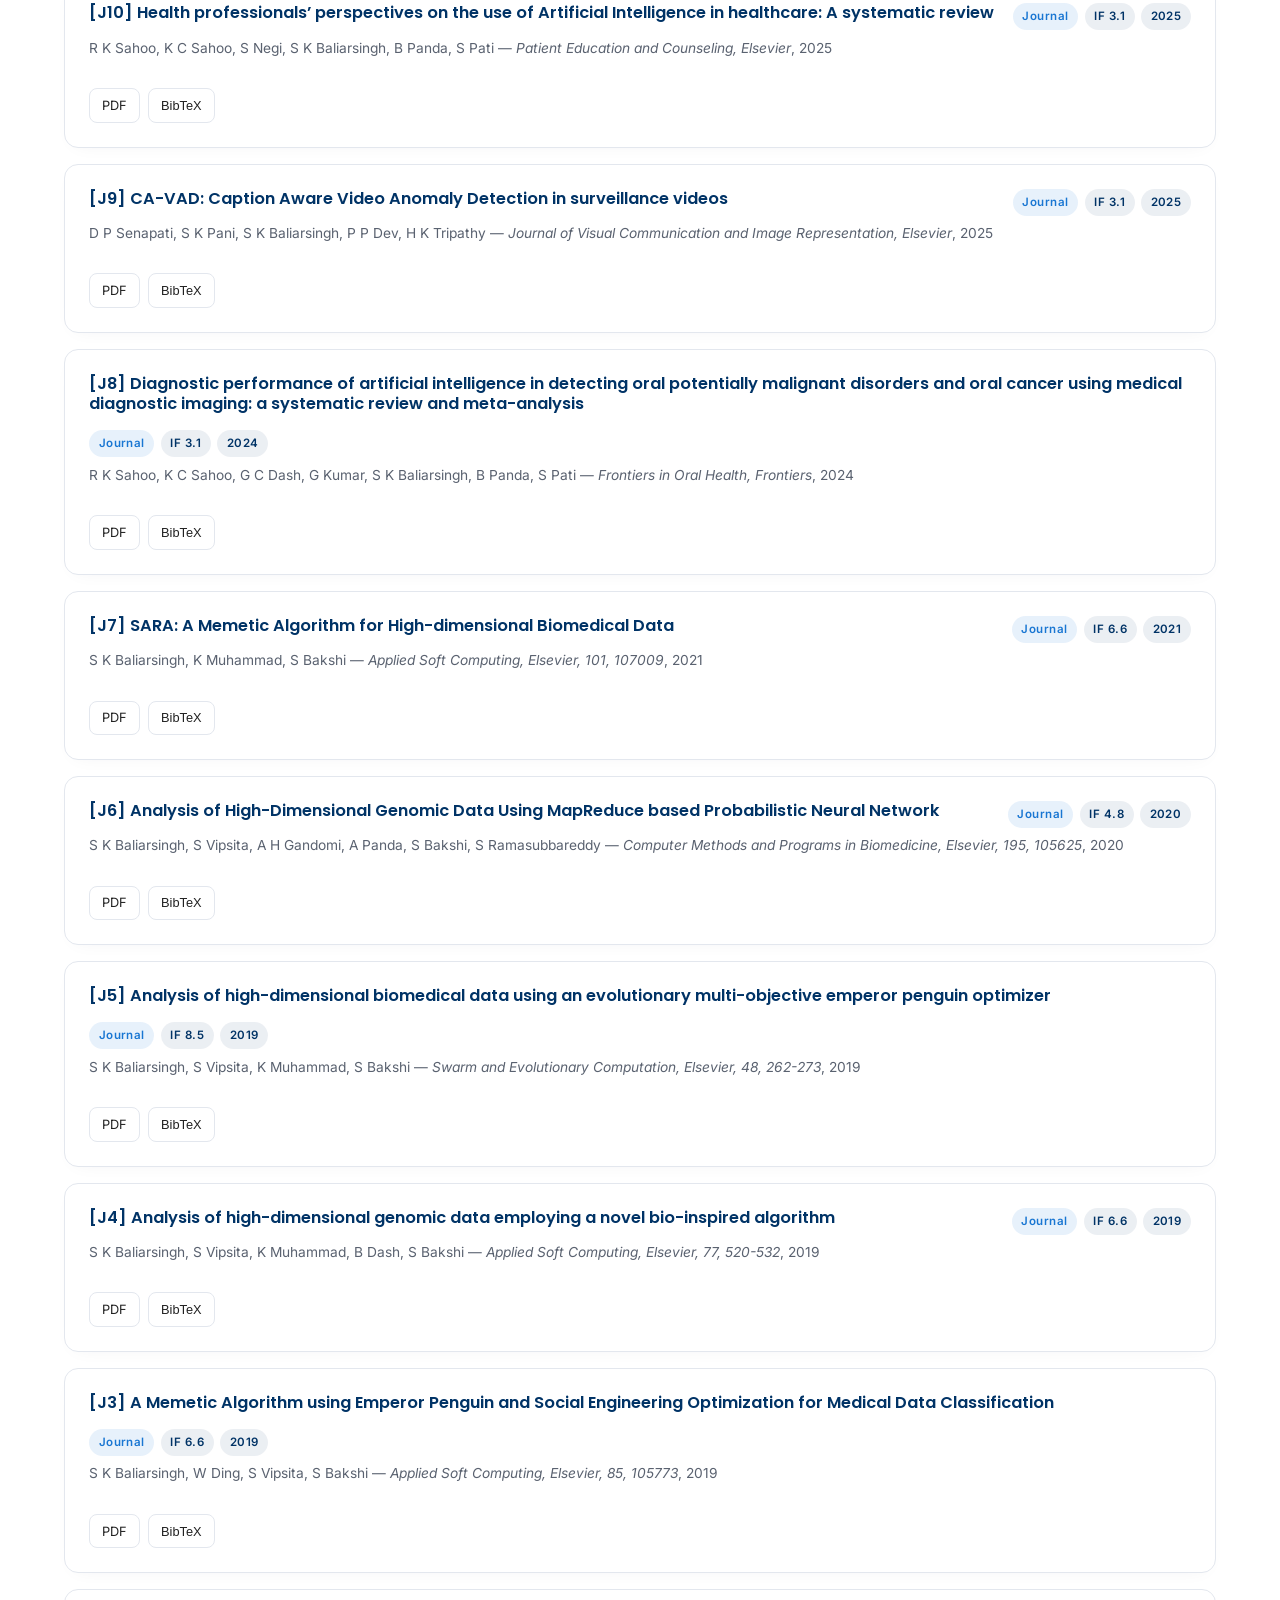
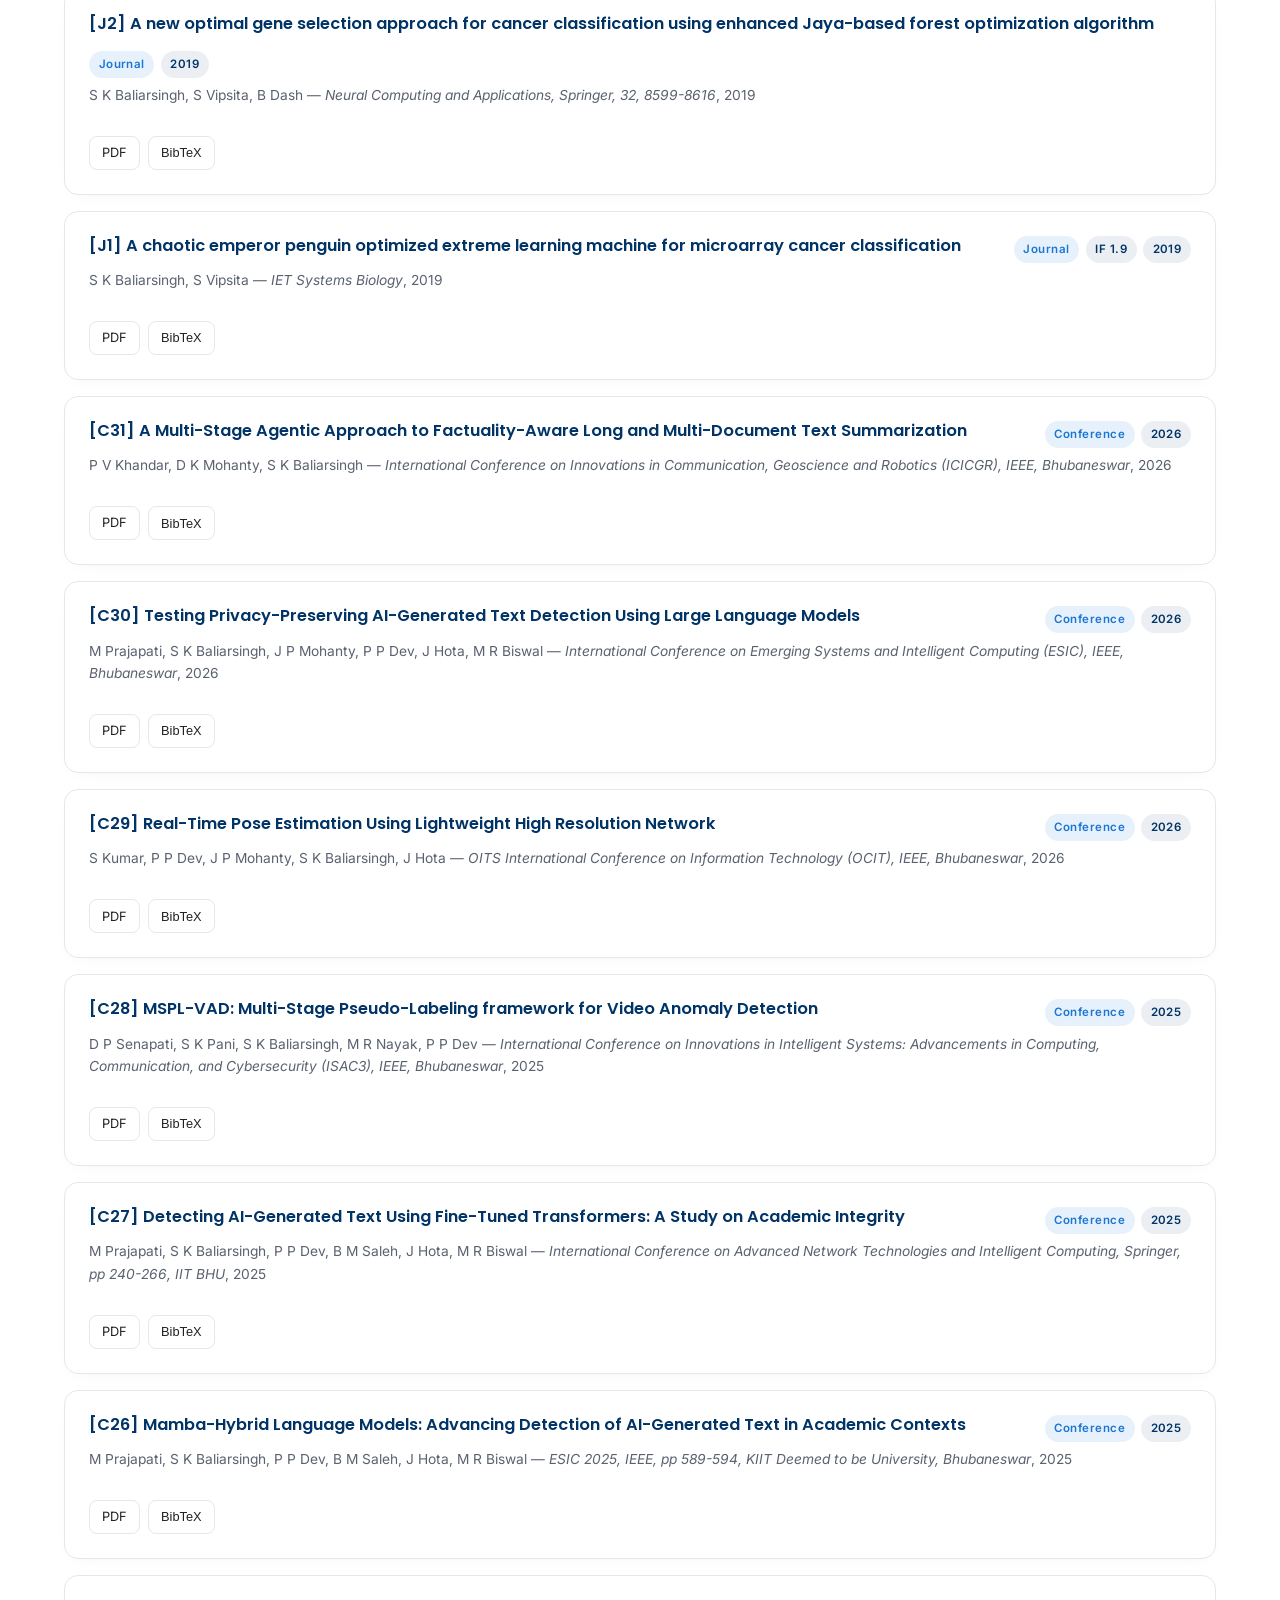
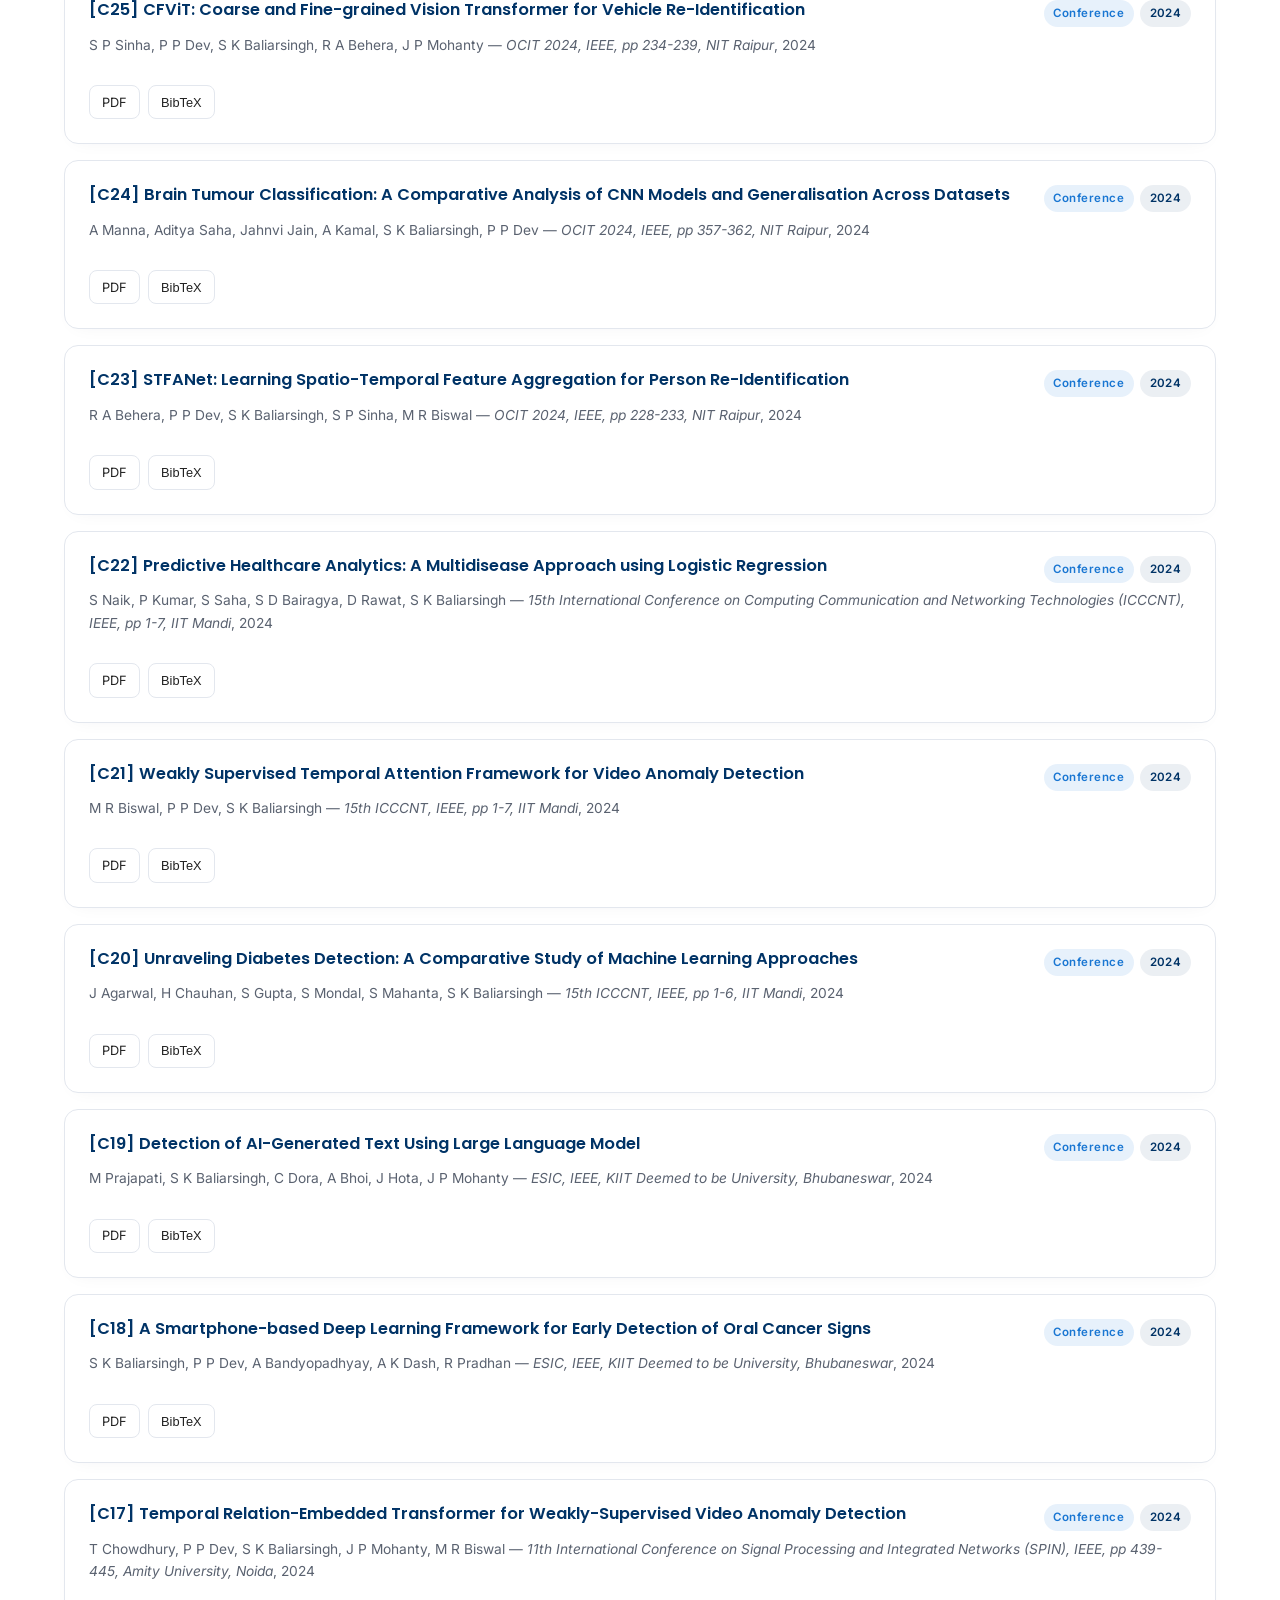
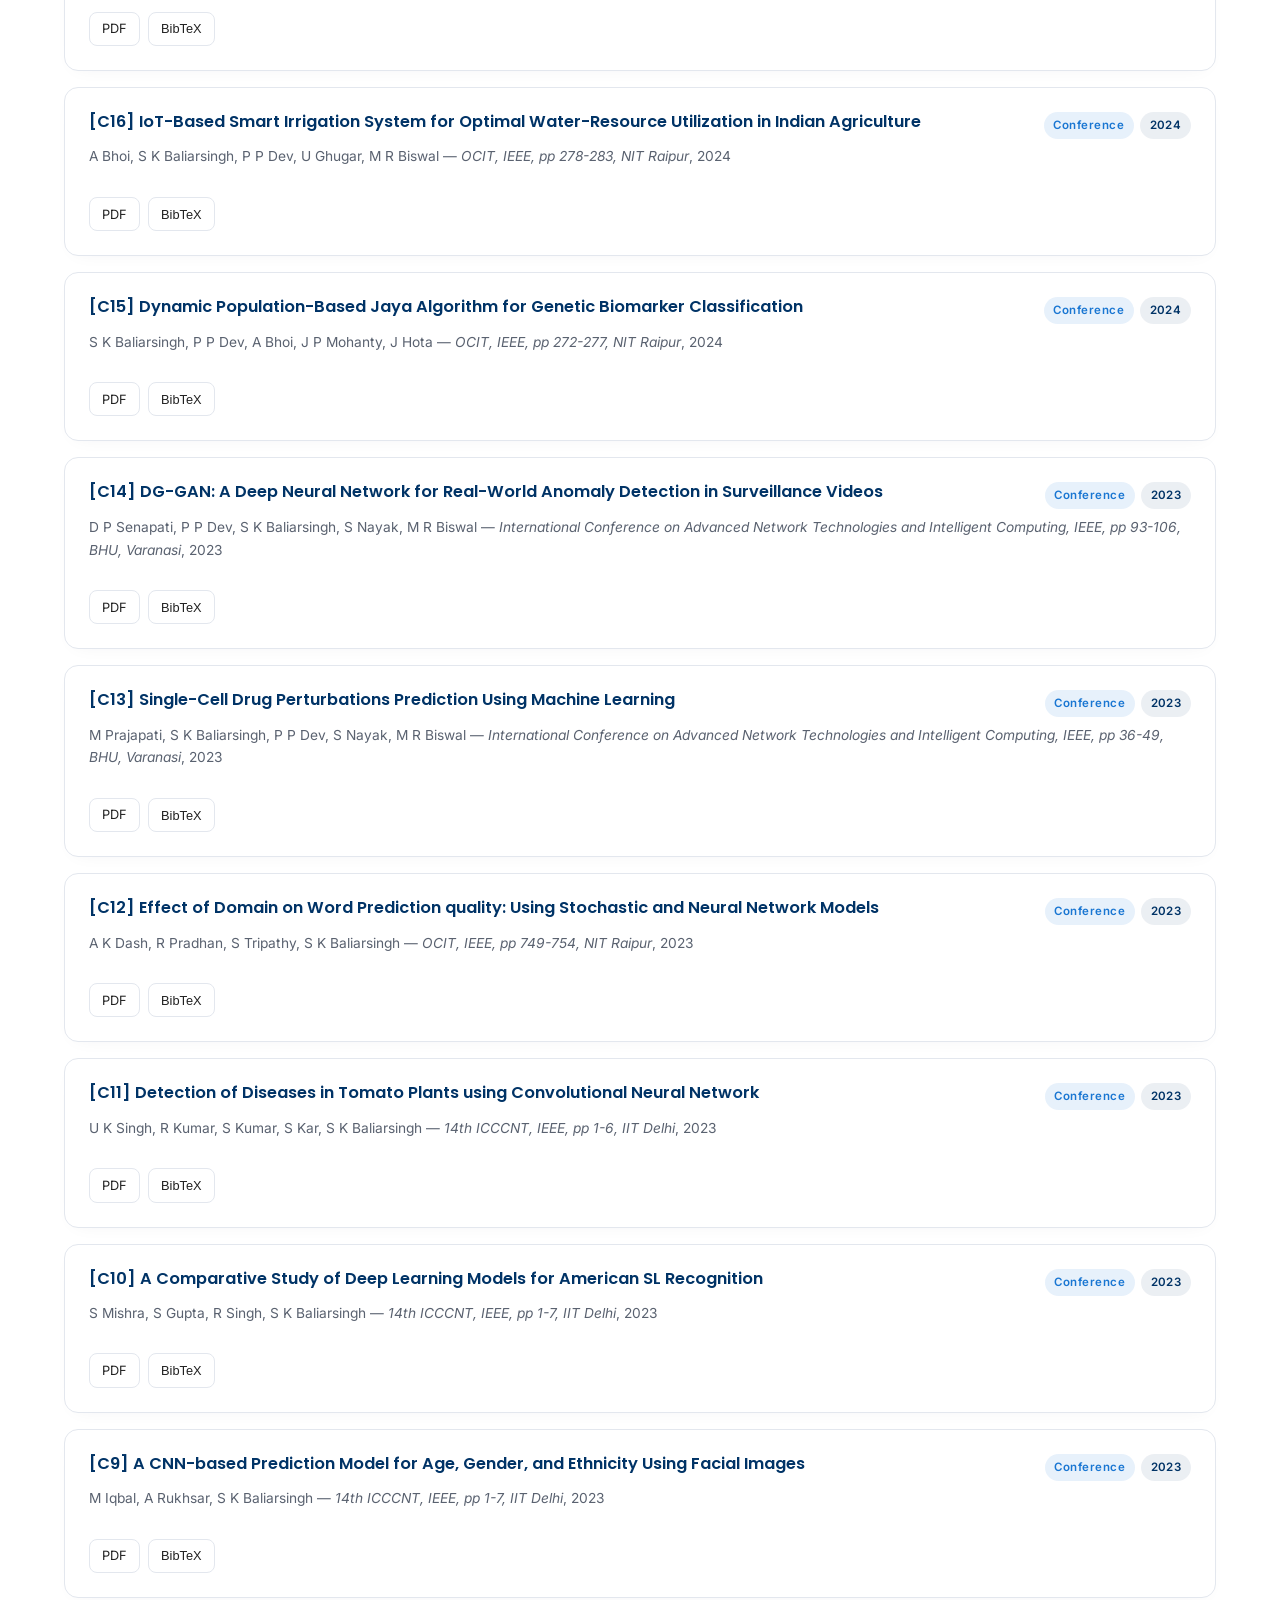
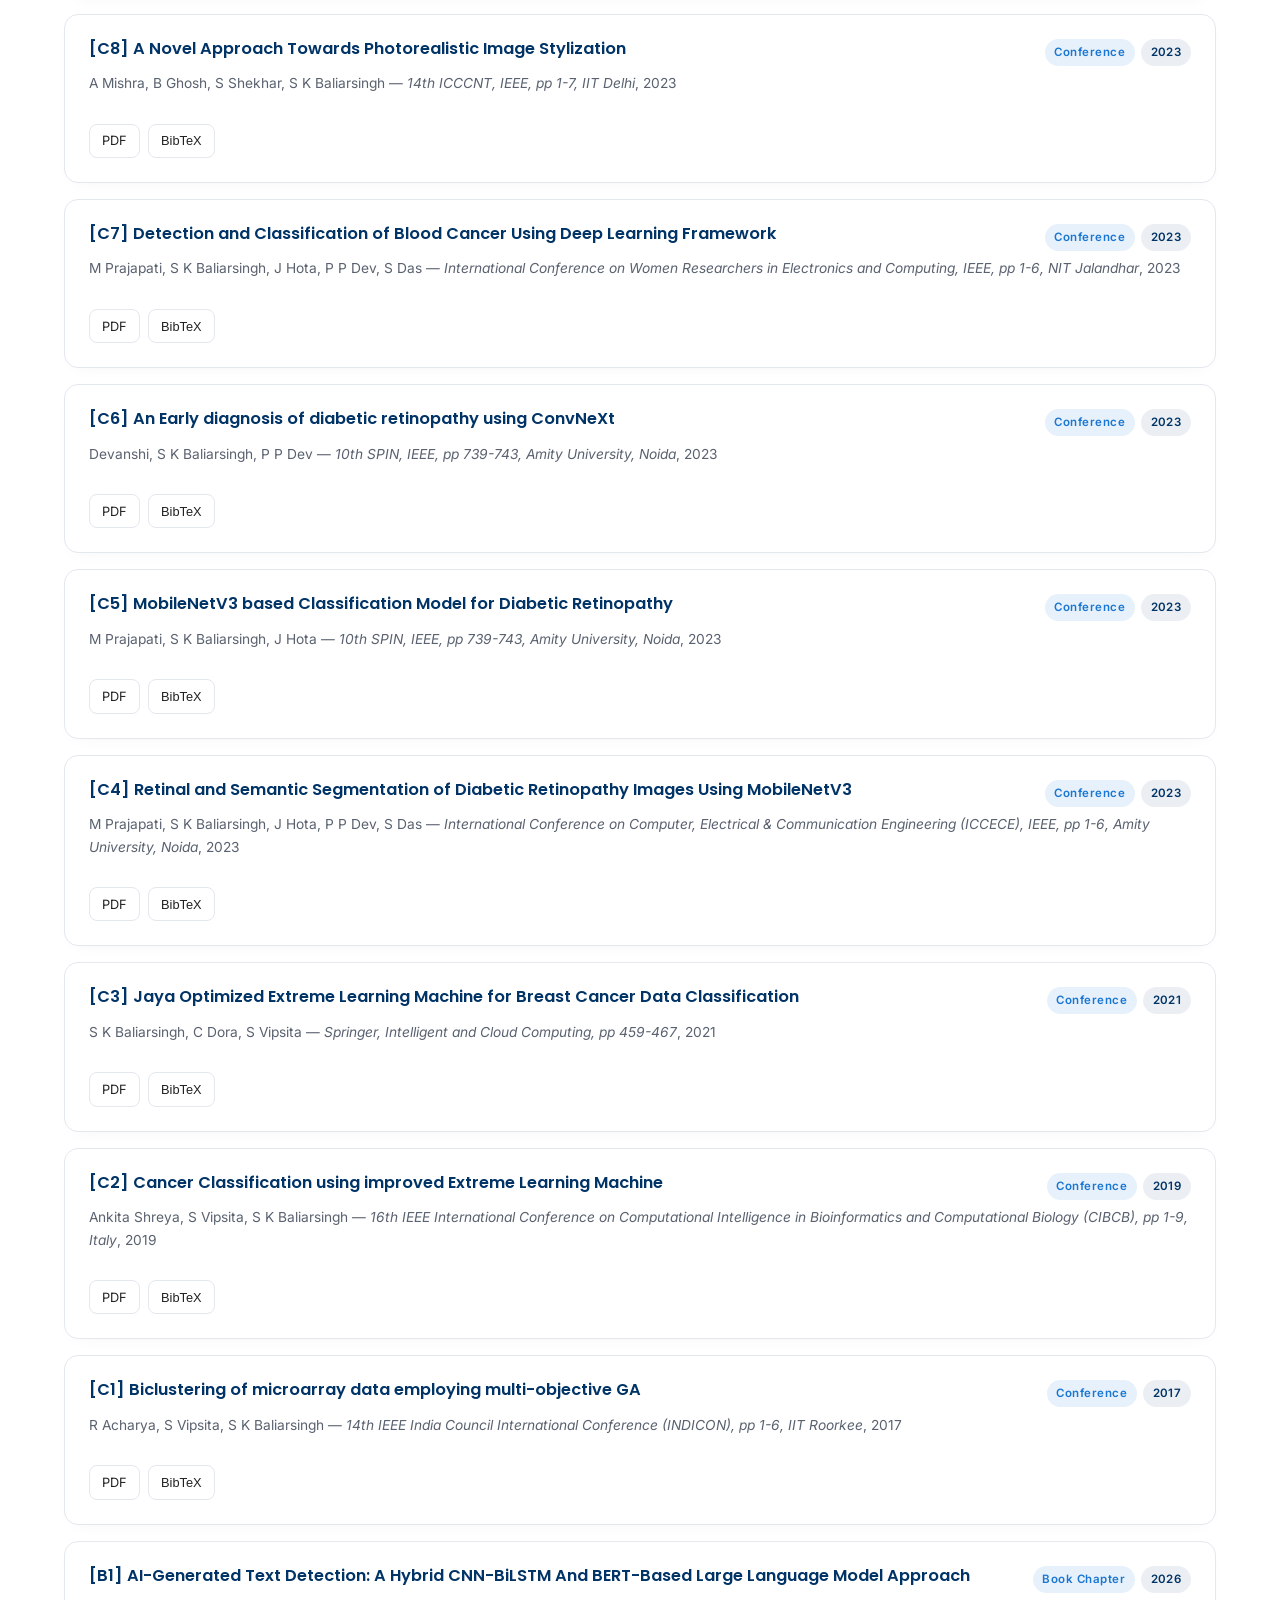
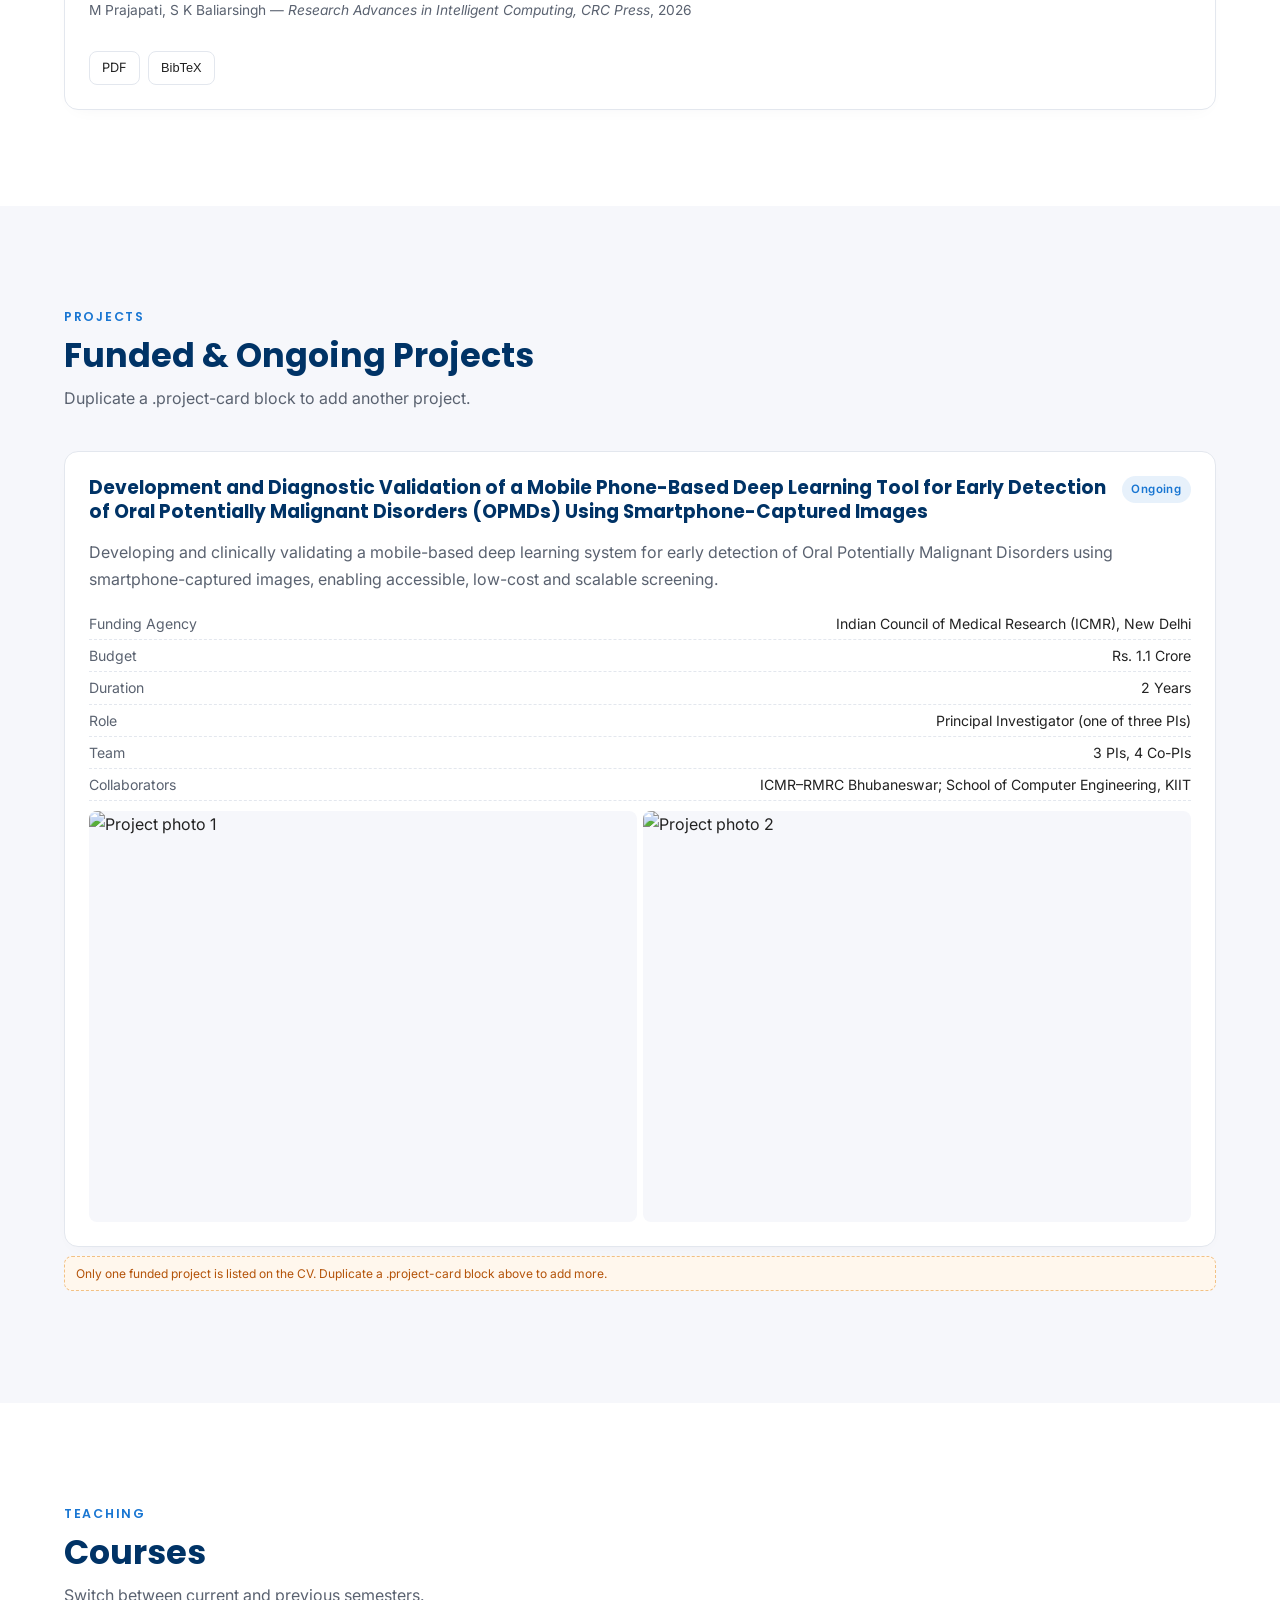
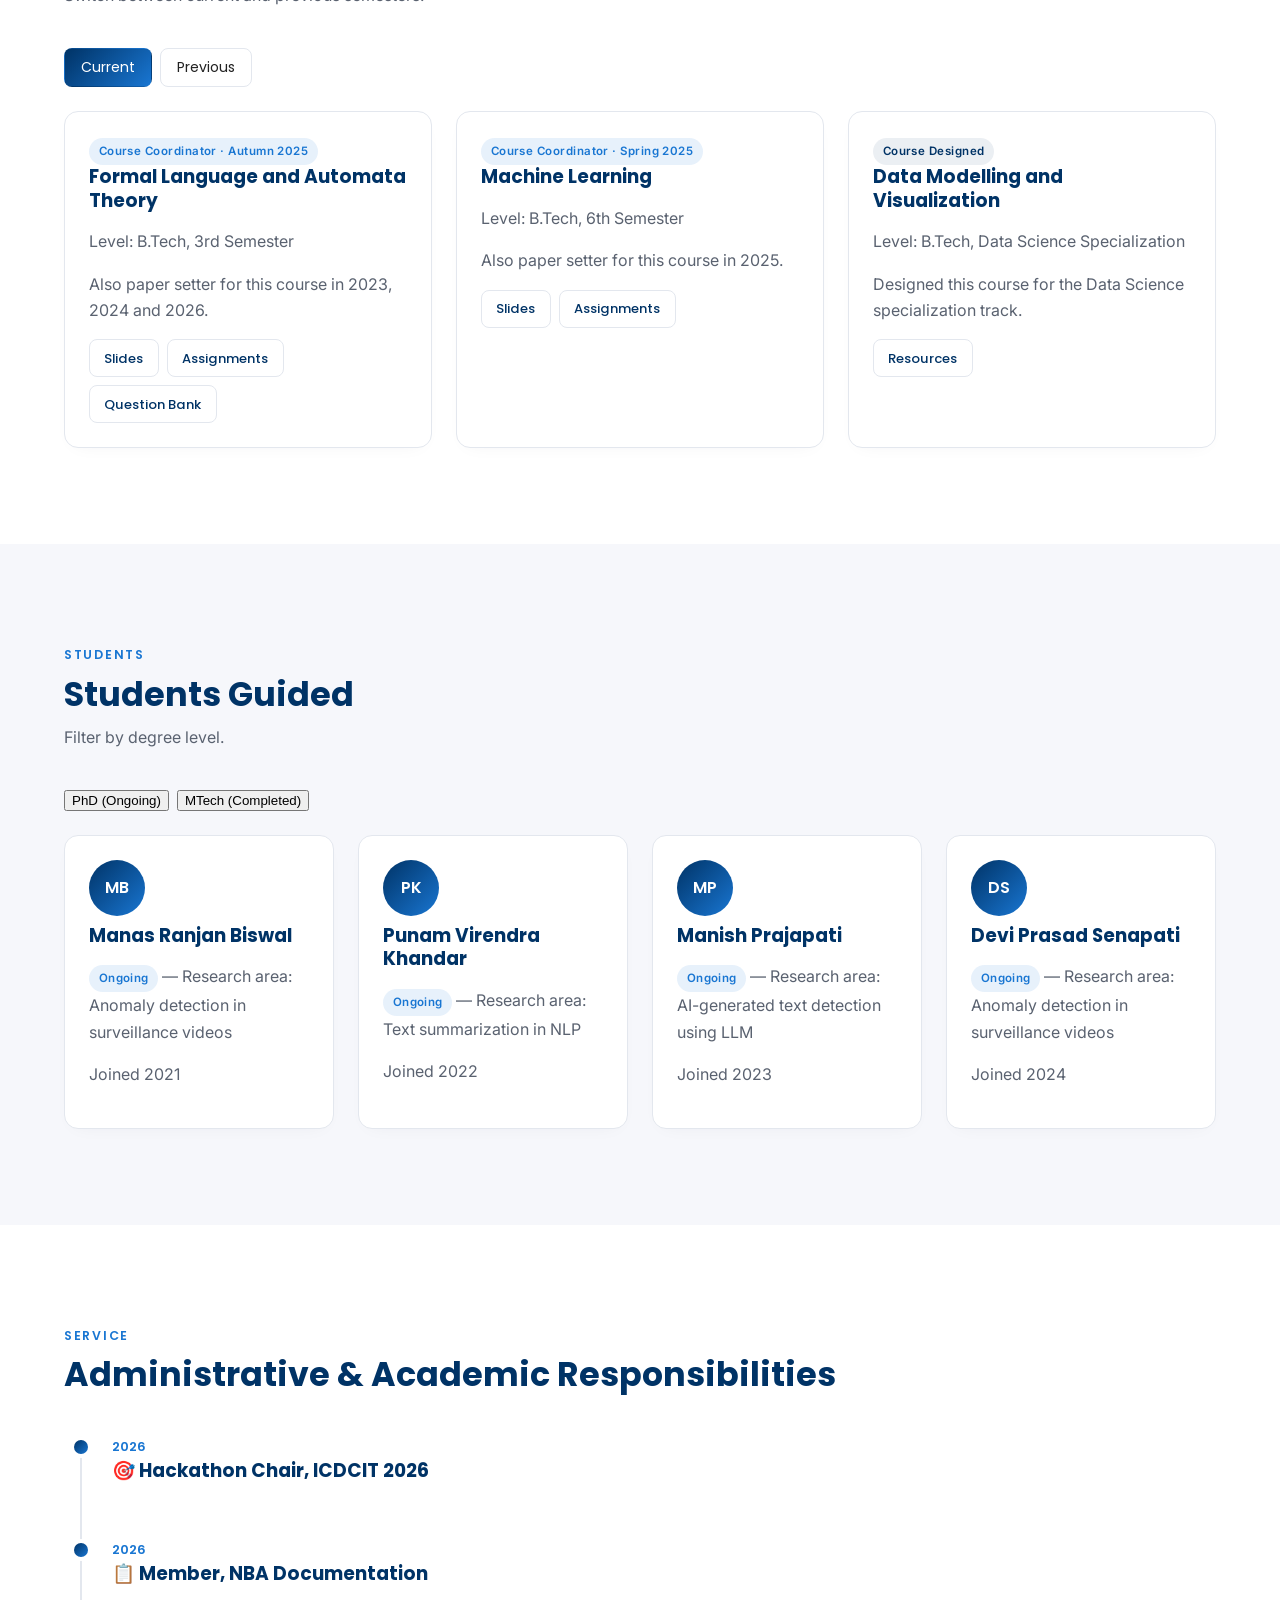
==== commit 2b6624bc: "Update index.html" ====
--- a/index.html
+++ b/index.html
@@ -303,11 +303,13 @@
 [data-theme="dark"] .nav-brand { color: #e7ecf3; }
 
 .nav-links {
-  display: flex;
-  gap: 1.6rem;
-  list-style: none;
-  margin: 0;
-  padding: 0;
+ display: flex;
+    justify-content: space-evenly;
+    align-items: center;
+    width: 100%;
+    list-style: none;
+    padding: 0;
+    margin: 0;
 }
 
 .nav-links a {
